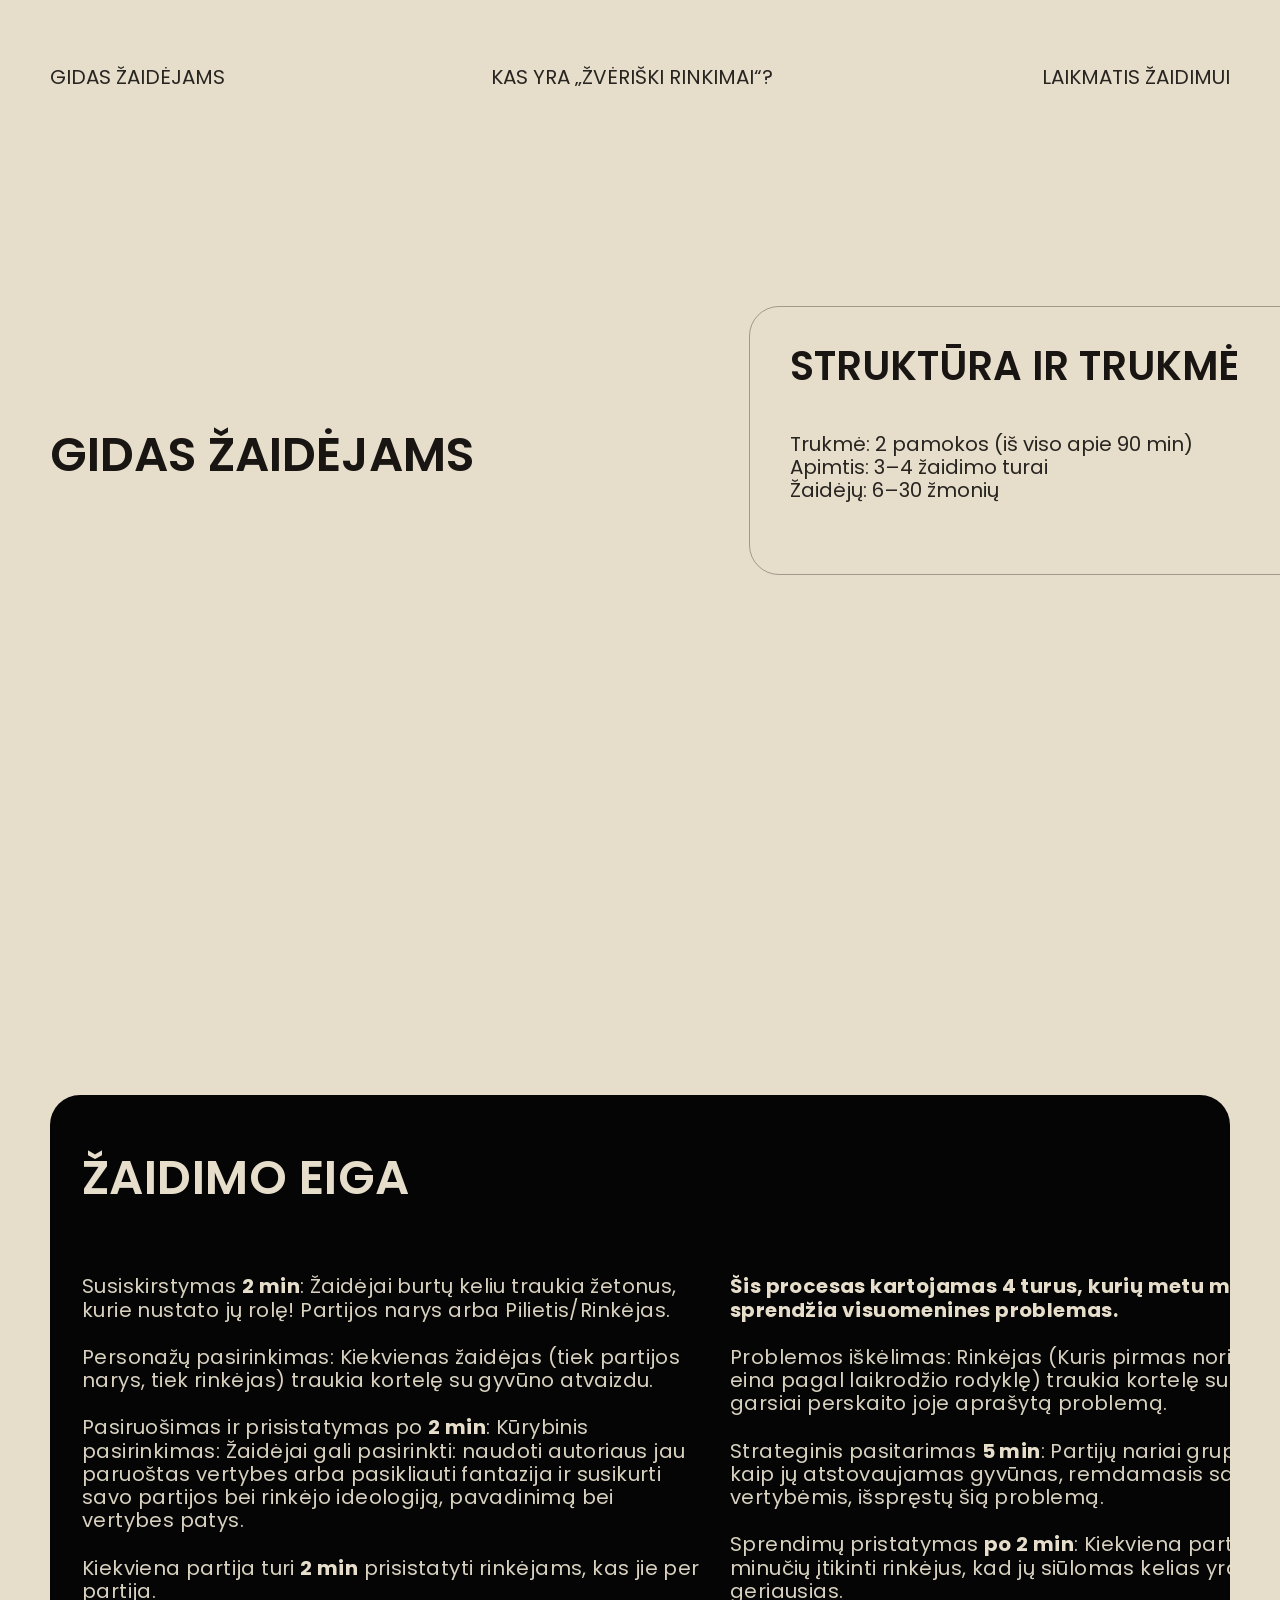
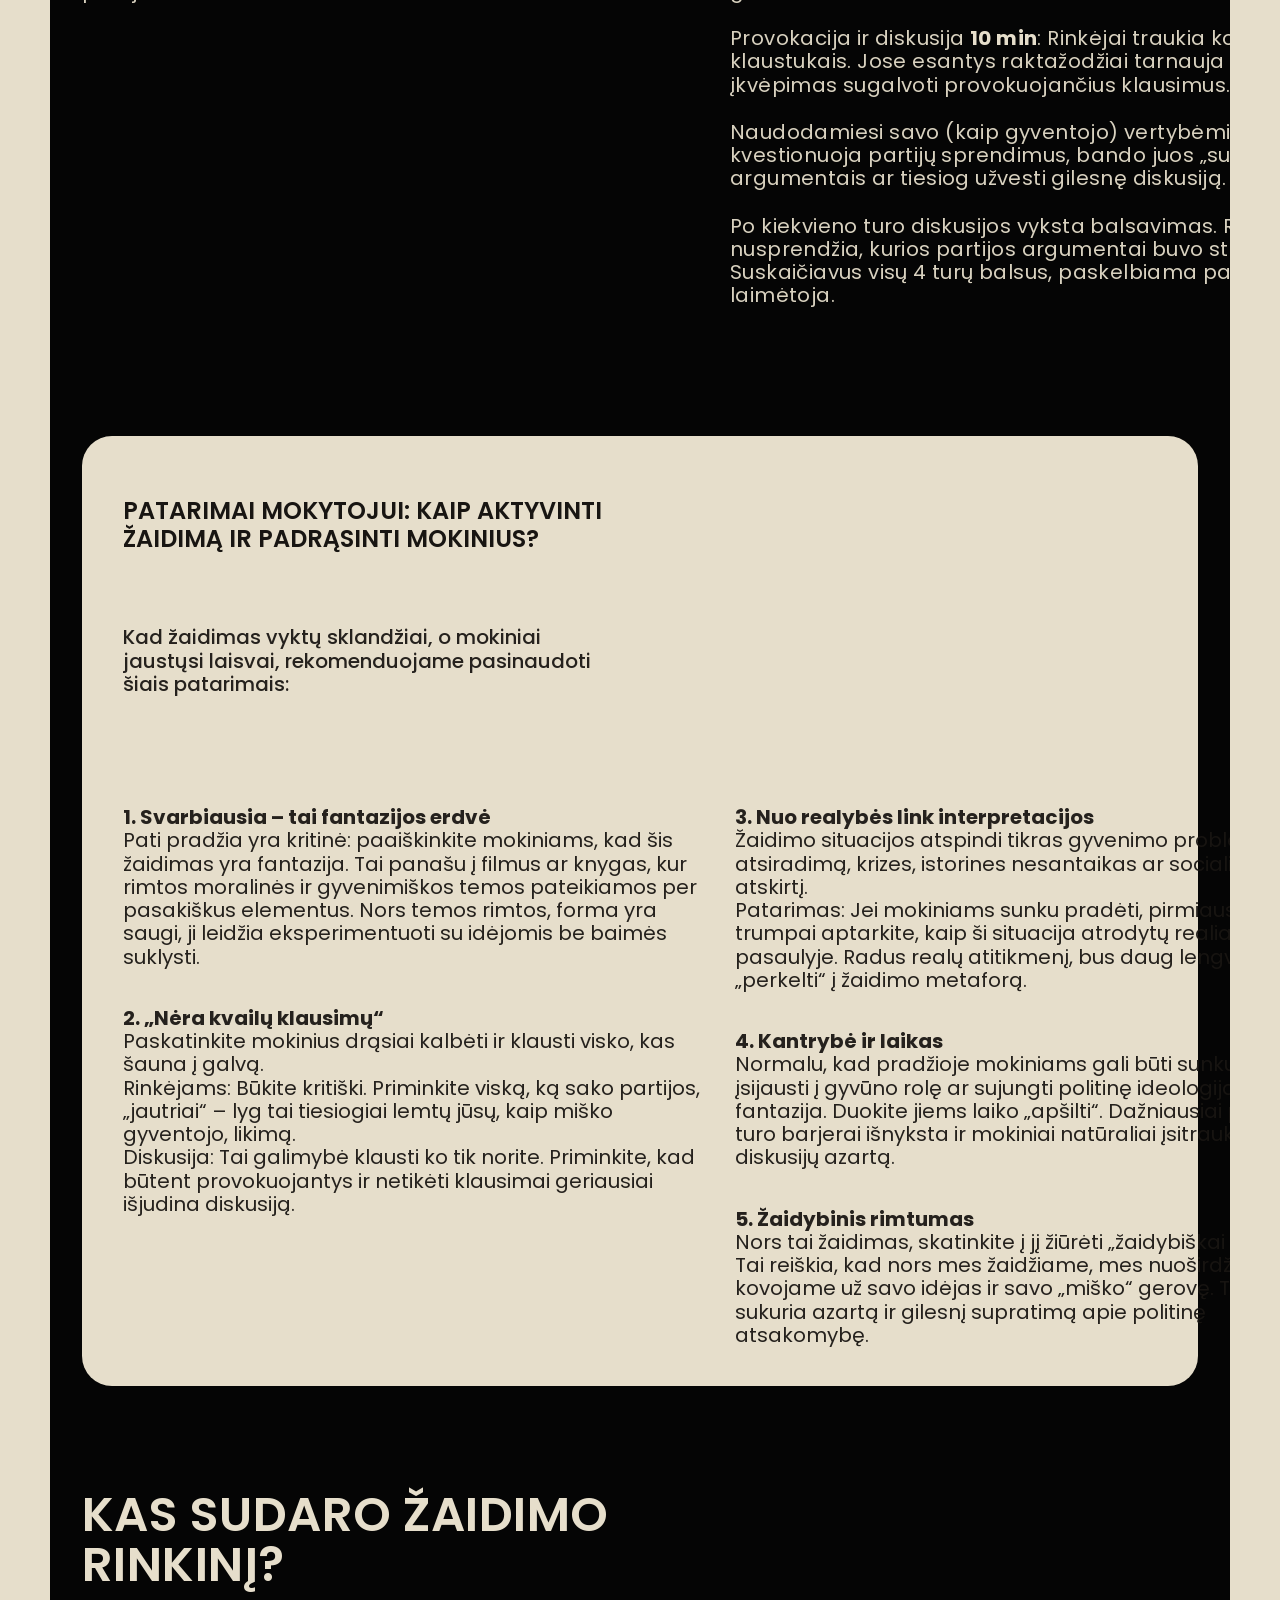
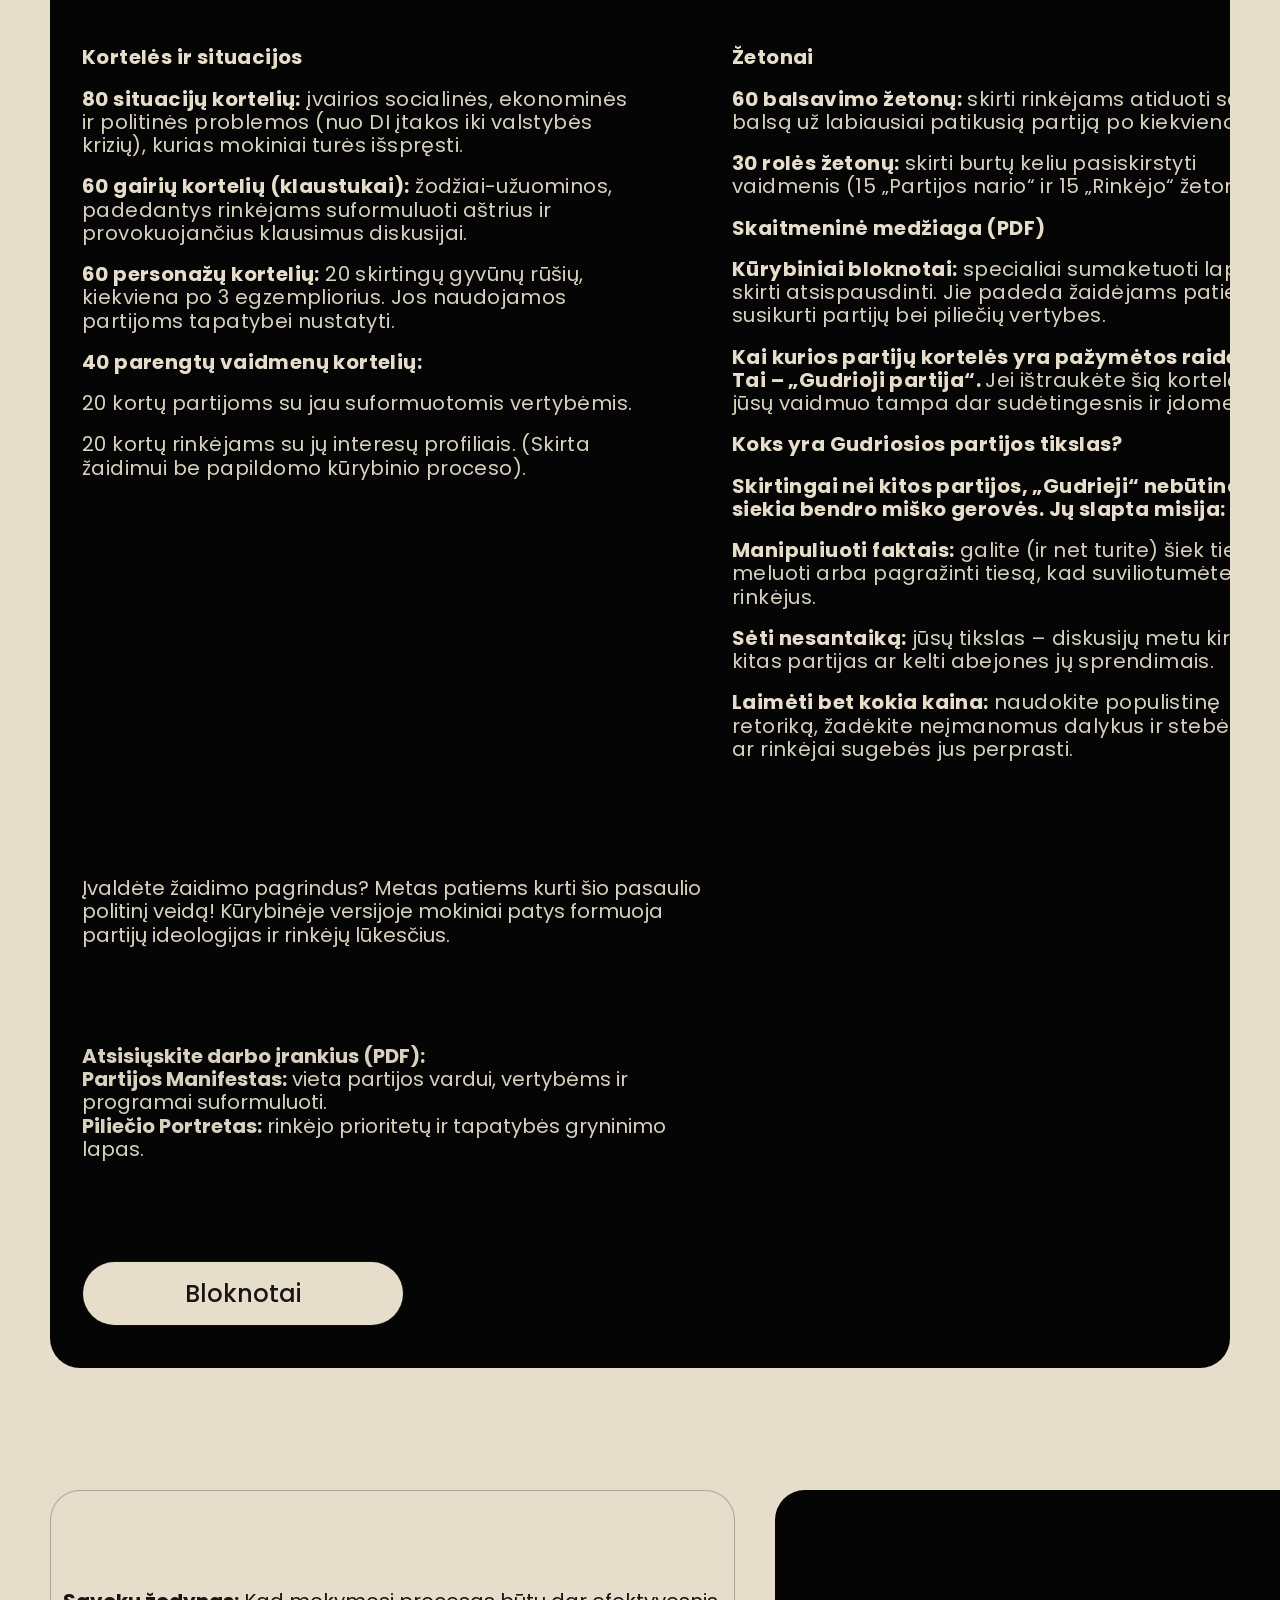
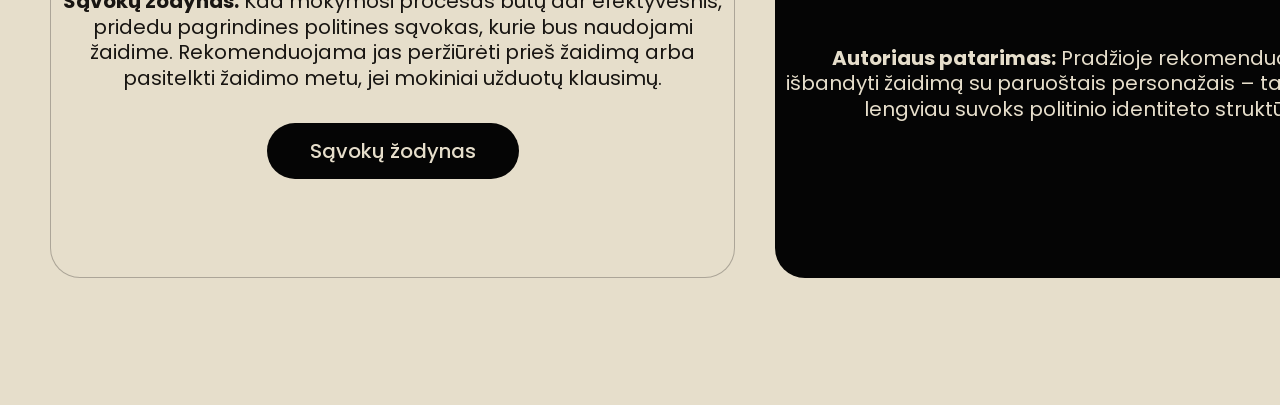
==== gidas-zaidejams.html @ 85e00738 "Update gidas-zaidejams.html" ====
<!DOCTYPE html>
<html lang="lt">
  <head>
    <meta charset="UTF-8" />
    <meta name="viewport" content="width=device-width, initial-scale=1.0" />
    <title>Gidas žaidėjams | Žvėriški rinkimai</title>
    <meta
      name="description"
      content="Gidas žaidėjams edukaciniam stalo žaidimui Žvėriški rinkimai."
    />
    <link rel="preconnect" href="https://fonts.googleapis.com" />
    <link rel="preconnect" href="https://fonts.gstatic.com" crossorigin />
    <link
      href="https://fonts.googleapis.com/css2?family=Poppins:wght@400;500;600;700;800&display=swap"
      rel="stylesheet"
    />
    <link rel="stylesheet" href="./css/main.css" />
  </head>
  <body class="guide-page">
    <header class="hero hero--subpage hero--subpage-light">
      <button
        class="mobile-menu-button mobile-menu-button--dark"
        type="button"
        aria-expanded="false"
        aria-controls="mobile-menu"
        aria-label="Atidaryti meniu"
      >
        <span></span>
        <span></span>
        <span></span>
      </button>

      <div id="mobile-menu" class="mobile-menu mobile-menu--light" hidden>
        <div class="mobile-menu__panel">
          <button class="mobile-menu__close" type="button" aria-label="Uždaryti meniu">
            ×
          </button>
          <a class="mobile-menu__link" href="./gidas-zaidejams.html">Gidas žaidėjams</a>
          <a class="mobile-menu__link" href="./index.html">Kas yra žvėriški rinkimai?</a>
          <a class="mobile-menu__link" href="./laikmatis.html">Laikmatis žaidimui</a>
        </div>
      </div>

      <nav class="topbar topbar--subpage topbar--subpage-light">
        <a class="topbar__link topbar__link--dark" href="./gidas-zaidejams.html">Gidas žaidėjams</a>
        <a class="topbar__link topbar__link--dark topbar__link--center" href="./index.html">
          Kas yra „žvėriški rinkimai“?
        </a>
        <a class="topbar__link topbar__link--dark" href="./laikmatis.html">Laikmatis žaidimui</a>
      </nav>
    </header>

    <section class="guide-hero__intro guide-hero__intro--new">
      <div class="guide-hero__content guide-hero__content--new">
        <div class="guide-intro-grid">
          <h1 class="guide-hero__title guide-hero__title--new">Gidas žaidėjams</h1>

          <div class="guide-intro-copy">
            <article class="guide-structure-card">
              <h2>Struktūra ir trukmė</h2>
              <p>
                Trukmė: 2 pamokos (iš viso apie 90 min)<br />
                Apimtis: 3–4 žaidimo turai<br />
                Žaidėjų: 6–30 žmonių
              </p>
            </article>
          </div>
        </div>
      </div>
    </section>

    <main class="guide-main guide-main--new">
      <section class="guide-section guide-section--new">
        <div class="guide-process-panel">
          <h2 class="guide-block-title guide-block-title--new">Žaidimo eiga</h2>

          <div class="guide-process-columns guide-process-columns--top">
            <div class="guide-column">
              <p>
                Susiskirstymas <strong>2 min</strong>: Žaidėjai burtų keliu
                traukia žetonus, kurie nustato jų rolę! Partijos narys arba
                Pilietis/Rinkėjas.
              </p>
              <p>
                Personažų pasirinkimas: Kiekvienas žaidėjas (tiek partijos
                narys, tiek rinkėjas) traukia kortelę su gyvūno atvaizdu.
              </p>
              <p>
                Pasiruošimas ir prisistatymas po <strong>2 min</strong>:
                Kūrybinis pasirinkimas: Žaidėjai gali pasirinkti: naudoti
                autoriaus jau paruoštas vertybes arba pasikliauti fantazija ir
                susikurti savo partijos bei rinkėjo ideologiją, pavadinimą bei
                vertybes patys.
              </p>
              <p>
                Kiekviena partija turi <strong>2 min</strong> prisistatyti
                rinkėjams, kas jie per partija.
              </p>
            </div>

            <div class="guide-column">
              <p>
                <strong>
                  Šis procesas kartojamas 4 turus, kurių metu mokiniai
                  sprendžia visuomenines problemas.
                </strong>
              </p>
              <p>
                Problemos iškėlimas: Rinkėjas (Kuris pirmas nori, o vėliau eina
                pagal laikrodžio rodyklę) traukia kortelę su situacija ir
                garsiai perskaito joje aprašytą problemą.
              </p>
              <p>
                Strateginis pasitarimas <strong>5 min</strong>: Partijų nariai
                grupėse tariasi, kaip jų atstovaujamas gyvūnas, remdamasis savo
                vertybėmis, išspręstų šią problemą.
              </p>
              <p>
                Sprendimų pristatymas <strong>po 2 min</strong>: Kiekviena
                partija turi iki 2 minučių įtikinti rinkėjus, kad jų siūlomas
                kelias yra geriausias.
              </p>
              <p>
                Provokacija ir diskusija <strong>10 min</strong>: Rinkėjai
                traukia korteles su klaustukais. Jose esantys raktažodžiai
                tarnauja kaip įkvėpimas sugalvoti provokuojančius klausimus.
              </p>
              <p>
                Naudodamiesi savo (kaip gyventojo) vertybėmis, rinkėjai
                kvestionuoja partijų sprendimus, bando juos „sušaudyti“
                argumentais ar tiesiog užvesti gilesnę diskusiją.
              </p>
              <p>
                Po kiekvieno turo diskusijos vyksta balsavimas. Rinkėjai
                nusprendžia, kurios partijos argumentai buvo stipriausi.
                Suskaičiavus visų 4 turų balsus, paskelbiama partija-laimėtoja.
              </p>
            </div>
          </div>

          <aside class="guide-advice-card">
            <h3>Patarimai mokytojui: kaip aktyvinti žaidimą ir padrąsinti mokinius?</h3>
            <p>
              Kad žaidimas vyktų sklandžiai, o mokiniai jaustųsi laisvai,
              rekomenduojame pasinaudoti šiais patarimais:
            </p>
            <div class="guide-advice-grid">
              <ol>
                <li>
                  <strong>1. Svarbiausia – tai fantazijos erdvė</strong><br />
                  Pati pradžia yra kritinė: paaiškinkite mokiniams, kad šis
                  žaidimas yra fantazija. Tai panašu į filmus ar knygas, kur
                  rimtos moralinės ir gyvenimiškos temos pateikiamos per
                  pasakiškus elementus. Nors temos rimtos, forma yra saugi,
                  ji leidžia eksperimentuoti su idėjomis be baimės suklysti.
                </li>
                <li>
                  <strong>2. „Nėra kvailų klausimų“</strong><br />
                  Paskatinkite mokinius drąsiai kalbėti ir klausti visko, kas
                  šauna į galvą.<br />
                  Rinkėjams: Būkite kritiški. Priminkite viską, ką sako
                  partijos, „jautriai“ – lyg tai tiesiogiai lemtų jūsų, kaip
                  miško gyventojo, likimą.<br />
                  Diskusija: Tai galimybė klausti ko tik norite. Priminkite,
                  kad būtent provokuojantys ir netikėti klausimai geriausiai
                  išjudina diskusiją.
                </li>
              </ol>

              <ol start="3">
                <li>
                  <strong>3. Nuo realybės link interpretacijos</strong><br />
                  Žaidimo situacijos atspindi tikras gyvenimo problemas: DI
                  atsiradimą, krizes, istorines nesantaikas ar socialinę
                  atskirtį.<br />
                  Patarimas: Jei mokiniams sunku pradėti, pirmiausia trumpai
                  aptarkite, kaip ši situacija atrodytų realiame pasaulyje.
                  Radus realų atitikmenį, bus daug lengviau jį „perkelti“ į
                  žaidimo metaforą.
                </li>
                <li>
                  <strong>4. Kantrybė ir laikas</strong><br />
                  Normalu, kad pradžioje mokiniams gali būti sunku iškart
                  įsijausti į gyvūno rolę ar sujungti politinę ideologiją su
                  fantazija. Duokite jiems laiko „apšilti“. Dažniausiai po
                  pirmo turo barjerai išnyksta ir mokiniai natūraliai
                  įsitraukia į diskusijų azartą.
                </li>
                <li>
                  <strong>5. Žaidybinis rimtumas</strong><br />
                  Nors tai žaidimas, skatinkite į jį žiūrėti „žaidybiškai
                  rimtai“. Tai reiškia, kad nors mes žaidžiame, mes nuoširdžiai
                  kovojame už savo idėjas ir savo „miško“ gerovę. Tai sukuria
                  azartą ir gilesnį supratimą apie politinę atsakomybę.
                </li>
              </ol>
            </div>
          </aside>

          <div class="guide-tools">
            <section class="guide-kit">
              <h2 class="guide-block-title guide-block-title--new guide-block-title--kit">
                Kas sudaro žaidimo rinkinį?
              </h2>

              <div class="guide-process-columns guide-process-columns--kit">
                <div class="guide-column">
                  <p><strong>Kortelės ir situacijos</strong></p>
                  <p>
                    <strong>80 situacijų kortelių:</strong> įvairios socialinės, ekonominės ir
                    politinės problemos (nuo DI įtakos iki valstybės krizių), kurias mokiniai
                    turės išspręsti.
                  </p>
                  <p>
                    <strong>60 gairių kortelių (klaustukai):</strong> žodžiai-užuominos,
                    padedantys rinkėjams suformuluoti aštrius ir provokuojančius klausimus
                    diskusijai.
                  </p>
                  <p>
                    <strong>60 personažų kortelių:</strong> 20 skirtingų gyvūnų rūšių,
                    kiekviena po 3 egzempliorius. Jos naudojamos partijoms tapatybei nustatyti.
                  </p>
                  <p>
                    <strong>40 parengtų vaidmenų kortelių:</strong>
                  </p>
                  <p>20 kortų partijoms su jau suformuotomis vertybėmis.</p>
                  <p>
                    20 kortų rinkėjams su jų interesų profiliais. (Skirta žaidimui be papildomo
                    kūrybinio proceso).
                  </p>
                </div>

                <div class="guide-column">
                  <p><strong>Žetonai</strong></p>
                  <p>
                    <strong>60 balsavimo žetonų:</strong> skirti rinkėjams atiduoti savo balsą
                    už labiausiai patikusią partiją po kiekvieno turo.
                  </p>
                  <p>
                    <strong>30 rolės žetonų:</strong> skirti burtų keliu pasiskirstyti
                    vaidmenis (15 „Partijos nario“ ir 15 „Rinkėjo“ žetonų).
                  </p>
                  <p><strong>Skaitmeninė medžiaga (PDF)</strong></p>
                  <p>
                    <strong>Kūrybiniai bloknotai:</strong> specialiai sumaketuoti lapai, skirti
                    atsispausdinti. Jie padeda žaidėjams patiems susikurti partijų bei piliečių
                    vertybes.
                  </p>
                  <p>
                    <strong>
                      Kai kurios partijų kortelės yra pažymėtos raide „G“. Tai – „Gudrioji
                      partija“.
                    </strong>
                    Jei ištraukėte šią kortelę, jūsų vaidmuo tampa dar sudėtingesnis ir
                    įdomesnis.
                  </p>
                  <p><strong>Koks yra Gudriosios partijos tikslas?</strong></p>
                  <p>
                    <strong>Skirtingai nei kitos partijos, „Gudrieji“ nebūtinai siekia bendro
                    miško gerovės. Jų slapta misija:</strong>
                  </p>
                  <p>
                    <strong>Manipuliuoti faktais:</strong> galite (ir net turite) šiek tiek
                    meluoti arba pagražinti tiesą, kad suviliotumėte rinkėjus.
                  </p>
                  <p>
                    <strong>Sėti nesantaiką:</strong> jūsų tikslas – diskusijų metu kiršinti
                    kitas partijas ar kelti abejones jų sprendimais.
                  </p>
                  <p>
                    <strong>Laimėti bet kokia kaina:</strong> naudokite populistinę retoriką,
                    žadėkite neįmanomus dalykus ir stebėkite, ar rinkėjai sugebės jus perprasti.
                  </p>
                </div>
              </div>
            </section>

            <p class="guide-tools__lead">
              Įvaldėte žaidimo pagrindus? Metas patiems kurti šio pasaulio politinį veidą!
              Kūrybinėje versijoje mokiniai patys formuoja partijų ideologijas ir rinkėjų
              lūkesčius.
            </p>

            <p class="guide-tools__files">
              <strong>Atsisiųskite darbo įrankius (PDF):</strong><br />
              <strong>Partijos Manifestas:</strong> vieta partijos vardui, vertybėms ir
              programai suformuluoti.<br />
              <strong>Piliečio Portretas:</strong> rinkėjo prioritetų ir tapatybės gryninimo
              lapas.
            </p>

            <div class="guide-pill-stack guide-pill-stack--left">
              <span class="guide-pill guide-pill--dark">Bloknotai</span>
            </div>
          </div>
        </div>
      </section>

      <section class="guide-section guide-section--new">
        <div class="guide-bottom-cards">
       <article class="guide-bottom-card guide-bottom-card--light">
  <p>
    <strong>Sąvokų žodynas:</strong> Kad mokymosi procesas būtų dar efektyvesnis,
    pridedu pagrindines politines sąvokas, kurie bus naudojami žaidime.
    Rekomenduojama jas peržiūrėti prieš žaidimą arba pasitelkti žaidimo metu,
    jei mokiniai užduotų klausimų.
  </p>
  <a class="guide-pill guide-pill--dark" href="./savoku-zodynas.html">Sąvokų žodynas</a>
</article>

          <article class="guide-bottom-card guide-bottom-card--dark">
            <p>
              <strong>Autoriaus patarimas:</strong> Pradžioje rekomenduojama išbandyti
              žaidimą su paruoštais personažais – taip mokiniai lengviau suvoks politinio
              identiteto struktūrą.
            </p>
          </article>
        </div>
      </section>
    </main>

    <script>
      const mobileMenu = document.getElementById("mobile-menu");
      const mobileMenuButton = document.querySelector(".mobile-menu-button");
      const mobileMenuClose = document.querySelector(".mobile-menu__close");
      const mobileMenuLinks = document.querySelectorAll(".mobile-menu__link");

      function setMobileMenu(open) {
        mobileMenu.hidden = !open;
        mobileMenu.classList.toggle("is-open", open);
        mobileMenu.style.display = open ? "block" : "none";
        mobileMenu.setAttribute("aria-hidden", String(!open));
        document.body.classList.toggle("menu-open", open);
        mobileMenuButton.setAttribute("aria-expanded", String(open));
      }

      mobileMenuButton.addEventListener("click", () => setMobileMenu(true));
      mobileMenuClose.addEventListener("click", () => setMobileMenu(false));
      mobileMenu.addEventListener("click", (event) => {
        if (event.target === mobileMenu) {
          setMobileMenu(false);
        }
      });

      mobileMenuLinks.forEach((link) => {
        link.addEventListener("click", () => setMobileMenu(false));
      });

      document.addEventListener("keydown", (event) => {
        if (event.key === "Escape") {
          setMobileMenu(false);
        }
      });

      setMobileMenu(false);
    </script>
  </body>
</html>
---- css/main.css ----
:root {
  --bg: #050505;
  --text-light: #e6decb;
  --text-dark: #181512;
  --panel: #0d0d0d;
  --accent: #e6decb;
  --section-light: #e6decb;
  --card-shadow: 0 18px 40px rgba(0, 0, 0, 0.2);
  --container: 1120px;
}

@keyframes fade-up {
  from {
    opacity: 0;
    transform: translateY(24px);
  }

  to {
    opacity: 1;
    transform: translateY(0);
  }
}

@keyframes soft-float {
  0%,
  100% {
    transform: translateY(0);
  }

  50% {
    transform: translateY(-8px);
  }
}

@keyframes glow-pulse {
  0%,
  100% {
    filter: drop-shadow(0 14px 30px rgba(230, 222, 203, 0.18));
  }

  50% {
    filter: drop-shadow(0 18px 42px rgba(230, 222, 203, 0.28));
  }
}

* {
  box-sizing: border-box;
}

html {
  scroll-behavior: smooth;
}

body {
  margin: 0;
  font-family: "Poppins", sans-serif;
  background: var(--bg);
  color: var(--text-light);
}

body.menu-open {
  overflow: hidden;
}

body.page {
  min-height: 100vh;
}

img {
  display: block;
  max-width: 100%;
}

a {
  color: inherit;
  text-decoration: none;
}

.container {
  width: min(calc(100% - 48px), var(--container));
  margin: 0 auto;
}

.hero {
  min-height: 100vh;
  padding: 32px 0 72px;
  background:
    radial-gradient(circle at top, rgba(230, 222, 203, 0.08), transparent 30%),
    linear-gradient(180deg, #020202 0%, #090909 100%);
}

.hero--subpage {
  min-height: auto;
  padding: 67px 0 0;
}

.hero--subpage-light {
  background: var(--section-light);
  color: var(--text-dark);
}

.topbar {
  width: min(calc(100% - 48px), var(--container));
  margin: 0 auto 56px;
  display: flex;
  justify-content: space-between;
  gap: 16px;
  align-items: center;
  font-size: 20px;
  line-height: 1;
  text-transform: uppercase;
  letter-spacing: 0;
}

.topbar--subpage {
  width: min(calc(100% - 100px), 1340px);
  margin: 0 auto;
  display: grid;
  grid-template-columns: 216px minmax(240px, 1fr) 232px;
  justify-content: space-between;
  align-items: start;
  gap: 24px;
  font-size: 20px;
  line-height: 1;
  letter-spacing: 0;
}

.topbar__link {
  opacity: 0.86;
  transition: opacity 0.2s ease, transform 0.2s ease;
  animation: fade-up 0.7s ease both;
}

.topbar__link--dark {
  color: rgba(24, 21, 18, 0.92);
}

.topbar__link:hover {
  opacity: 1;
  transform: translateY(-2px);
}

.mobile-menu-button,
.mobile-menu {
  display: none;
}

.mobile-menu-button {
  position: absolute;
  top: 20px;
  right: 20px;
  z-index: 30;
  width: 48px;
  height: 42px;
  border: 0;
  border-radius: 10px;
  background: #050505;
  padding: 8px;
  cursor: pointer;
}

.mobile-menu-button span {
  display: block;
  width: 24px;
  height: 4px;
  margin: 4px auto;
  border-radius: 999px;
  background: var(--text-light);
}

.mobile-menu-button--dark span {
  background: #181512;
}

.mobile-menu {
  display: none !important;
  position: fixed;
  inset: 0;
  z-index: 50;
  background: rgba(0, 0, 0, 0.18);
  opacity: 0;
  pointer-events: none;
}

.mobile-menu[hidden] {
  display: none !important;
}

.mobile-menu.is-open {
  display: block !important;
  opacity: 1;
  pointer-events: auto;
}

.mobile-menu__panel {
  position: absolute;
  top: 18px;
  left: 18px;
  right: 18px;
  bottom: 18px;
  border-radius: 16px;
  background: #050505;
  padding: 18px 18px 24px;
}

.mobile-menu__close {
  position: absolute;
  top: 8px;
  right: 12px;
  border: 0;
  background: transparent;
  color: var(--text-light);
  font-size: 2.2rem;
  line-height: 1;
  cursor: pointer;
}

.mobile-menu__link {
  display: block;
  margin-bottom: 16px;
  color: var(--text-light);
  font-size: 1rem;
  text-transform: uppercase;
}

.topbar--subpage .topbar__link:first-child {
  justify-self: start;
  text-align: left;
}

.topbar__link--center {
  justify-self: center;
  text-align: center;
  white-space: nowrap;
}

.topbar--subpage .topbar__link:last-child {
  justify-self: end;
  text-align: right;
}

.hero__content {
  width: min(calc(100% - 48px), 760px);
  margin: 0 auto;
  text-align: center;
  animation: fade-up 0.8s ease both;
  animation-delay: 0.15s;
}

.hero__title-wrap {
  display: flex;
  flex-direction: column;
  align-items: center;
}

.eyebrow {
  margin: 0 0 12px;
  text-transform: uppercase;
  letter-spacing: 0.16em;
  font-size: 0.8rem;
  color: rgba(230, 222, 203, 0.72);
}

.hero__logo {
  width: min(100%, 360px);
  margin-bottom: 48px;
  object-fit: contain;
  animation: fade-up 0.9s ease both;
}

h1,
h2,
p {
  margin-top: 0;
}

h1 {
  margin-bottom: 28px;
  font-size: clamp(3rem, 8vw, 5.6rem);
  line-height: 0.9;
  text-transform: uppercase;
  font-weight: 800;
}

.hero__animal-frame {
  position: relative;
  width: min(100%, 360px);
  height: 360px;
  margin: 0 auto;
  overflow: hidden;
  animation: soft-float 5s ease-in-out infinite;
}

.hero__animal-image {
  position: absolute;
  inset: 0;
  width: 100%;
  height: 100%;
  object-fit: contain;
  object-position: center center;
  filter: drop-shadow(0 14px 30px rgba(230, 222, 203, 0.18));
  transition: opacity 0.35s ease;
  animation: glow-pulse 4.5s ease-in-out infinite;
}

.hero__text {
  max-width: 620px;
  margin: 0 auto;
  min-height: 3.5em;
  color: rgba(230, 222, 203, 0.82);
  font-size: 1rem;
  line-height: 1.75;
  animation: fade-up 1s ease both;
  animation-delay: 0.28s;
}

.home-why__panel {
  border: 1px solid rgba(230, 222, 203, 0.72);
  border-radius: 30px;
  padding: 94px 32px 90px;
}

.home-features__layout {
  display: flex;
  flex-direction: column;
}

.home-features__heading {
  max-width: none;
}

.home-features__intro {
  max-width: 760px;
}

.home-features__intro p {
  margin: 0;
  font-size: 1rem;
  line-height: 1.9;
}

.home-features__intro p + p {
  margin-top: 4px;
}

.home-features__cards {
  display: grid;
  grid-template-columns: repeat(4, minmax(0, 1fr));
  align-items: stretch;
  gap: 22px;
}

.home-features__note {
  max-width: 760px;
}

.section {
  padding: 88px 0;
  animation: fade-up 0.8s ease both;
}

.section--dark {
  background: var(--bg);
  color: var(--text-light);
}

.section--light {
  background: var(--section-light);
  color: var(--text-dark);
}

.section__grid {
  display: grid;
  grid-template-columns: minmax(220px, 0.8fr) minmax(0, 1.2fr);
  gap: 48px;
  align-items: start;
}

.section__label {
  margin-bottom: 10px;
  font-size: 0.82rem;
  text-transform: uppercase;
  letter-spacing: 0.18em;
  color: rgba(230, 222, 203, 0.72);
}

.section--light .section__label {
  color: rgba(24, 21, 18, 0.56);
}

.section__title-block {
  display: flex;
  flex-direction: column;
  align-items: flex-start;
}

.section__title-prefix {
  margin-bottom: 12px;
  font-size: clamp(1.2rem, 2.4vw, 2rem);
  font-weight: 500;
  text-transform: uppercase;
  letter-spacing: 0;
  color: rgba(230, 222, 203, 0.82);
}

.section__title-main {
  margin-bottom: 0;
  font-size: clamp(3rem, 6vw, 5.3rem);
  line-height: 0.95;
  letter-spacing: 0;
}

h2 {
  margin-bottom: 18px;
  font-size: clamp(2rem, 4vw, 3rem);
  line-height: 1.05;
  text-transform: uppercase;
}

.section__body,
.section__heading p,
.section__note {
  font-size: 1rem;
  line-height: 1.9;
}

.section__heading {
  max-width: 820px;
}

.section__heading--center {
  margin-left: auto;
  margin-right: auto;
  text-align: center;
}

.features {
  margin-top: 44px;
  display: grid;
  grid-template-columns: repeat(4, minmax(0, 1fr));
  gap: 22px;
}

.feature-card {
  min-height: 260px;
  padding: 28px 20px 24px;
  border-radius: 28px;
  background: #090909;
  color: var(--text-light);
  box-shadow: var(--card-shadow);
  display: flex;
  flex-direction: column;
  justify-content: center;
  align-items: center;
  gap: 28px;
  text-align: center;
  transition: transform 0.25s ease, box-shadow 0.25s ease;
  animation: fade-up 0.7s ease both;
}

.feature-card:hover {
  transform: translateY(-8px);
  box-shadow: 0 24px 48px rgba(0, 0, 0, 0.28);
}

.feature-card:nth-child(1) {
  animation-delay: 0.08s;
}

.feature-card:nth-child(2) {
  animation-delay: 0.16s;
}

.feature-card:nth-child(3) {
  animation-delay: 0.24s;
}

.feature-card:nth-child(4) {
  animation-delay: 0.32s;
}

.feature-card img {
  width: 110px;
  height: 110px;
  object-fit: contain;
  margin: 0 auto;
}

.feature-card p {
  margin-bottom: 0;
  font-size: 1rem;
  line-height: 1.5;
  max-width: 220px;
}

.section__note {
  max-width: 760px;
  margin: 36px auto 0;
  text-align: center;
}

@media (prefers-reduced-motion: reduce) {
  *,
  *::before,
  *::after {
    animation: none !important;
    transition: none !important;
    scroll-behavior: auto !important;
  }
}

.section--final {
  padding-bottom: 110px;
}

@media (min-width: 1025px) {
  :root {
    --container: 1340px;
  }

  .hero:not(.hero--subpage) {
    min-height: 1114px;
    padding: 74px 0 104px;
  }

  .hero:not(.hero--subpage) .topbar {
    width: min(calc(100% - 100px), 1340px);
    margin-bottom: 112px;
    font-size: 20px;
    font-weight: 400;
    letter-spacing: 0.02em;
  }

  .hero:not(.hero--subpage) .hero__content {
    width: min(calc(100% - 100px), 560px);
  }

  .hero:not(.hero--subpage) .hero__logo {
    width: 410px;
    margin-bottom: 72px;
  }

  .hero:not(.hero--subpage) .hero__animal-frame {
    width: 308px;
    height: 236px;
  }

  .home-about {
    padding-top: 92px;
    padding-bottom: 126px;
  }

  .section--dark .container,
  .section--light .container {
    width: min(calc(100% - 100px), 1340px);
  }

  .home-about .section__grid {
    grid-template-columns: 356px 476px;
    justify-content: center;
    gap: 120px;
  }

  .home-about .section__title-main {
    font-size: 48px;
    font-weight: 600;
    line-height: 0.95;
    letter-spacing: 0;
    text-transform: uppercase;
    color: rgba(230, 222, 203, 0.92);
  }

  .home-about .section__body {
    max-width: 476px;
    font-size: 17px;
    line-height: 1.46;
    letter-spacing: 0;
  }

  .home-about .section__body p + p {
    margin-top: 8px;
  }

  .home-features {
    padding-top: 74px;
    padding-bottom: 82px;
  }

  .home-features .section__heading {
    width: 100%;
    max-width: none;
  }

  .home-features .section__heading h2 {
    margin-bottom: 0;
    font-size: 48px;
    font-weight: 600;
    line-height: 0.95;
    letter-spacing: 0;
  }

  .home-features__layout {
    align-items: stretch;
    width: min(100%, 1340px);
    margin: 0 auto;
  }

  .home-features__heading {
    display: flex;
    justify-content: center;
    margin-bottom: 62px;
    text-align: center;
  }

  .home-features__intro {
    width: 100%;
    max-width: 760px;
    margin-bottom: 34px;
  }

  .home-features__intro p {
    font-size: 17px;
    line-height: 1.5;
    letter-spacing: 0;
  }

  .home-features .features {
    margin-top: 0;
    display: grid;
    grid-template-columns: repeat(4, minmax(0, 311px));
    justify-content: space-between;
    gap: 22px;
  }

  .home-features__cards {
    display: flex;
    width: 100%;
    margin: 54px auto 0;
    flex-direction: row;
    flex-wrap: nowrap;
    justify-content: center;
    align-items: stretch;
    gap: 22px;
  }

  .home-features .feature-card {
    flex: 0 0 311px;
    width: 311px;
    min-height: 431px;
    padding: 42px 28px 34px;
    border-radius: 30px;
    gap: 42px;
    justify-content: flex-start;
    box-shadow: none;
  }

  .home-features .feature-card img {
    width: 126px;
    height: 126px;
  }

  .home-features .feature-card p {
    max-width: 259px;
    font-size: 20px;
    line-height: 1.4;
    letter-spacing: 0.02em;
  }

  .home-features__note {
    width: 604px;
    max-width: 604px;
    margin: 54px 0 0 auto;
    font-size: 20px;
    line-height: 1.5;
    letter-spacing: 0;
    color: rgba(24, 21, 18, 0.9);
    text-align: left;
  }

  .home-why {
    padding-top: 92px;
    padding-bottom: 92px;
  }

  .home-why .section__heading {
    max-width: 692px;
  }

  .home-why__panel .section__heading h2 {
    margin-bottom: 48px;
    font-size: 48px;
    font-weight: 600;
    line-height: 0.95;
    color: rgba(230, 222, 203, 0.92);
  }

  .home-why__panel .section__heading p {
    font-size: 17px;
    line-height: 1.5;
    letter-spacing: 0;
    color: rgba(230, 222, 203, 0.88);
  }
}

.page-shell {
  padding: 32px 0 96px;
  background:
    radial-gradient(circle at top, rgba(230, 222, 203, 0.08), transparent 30%),
    linear-gradient(180deg, #020202 0%, #090909 100%);
}

.page-topbar {
  width: min(calc(100% - 48px), var(--container));
  margin: 0 auto 52px;
  display: flex;
  justify-content: space-between;
  align-items: center;
  gap: 16px;
}

.page-panel {
  width: min(calc(100% - 48px), 980px);
  margin: 0 auto;
  padding: 40px;
  border: 1px solid rgba(230, 222, 203, 0.12);
  border-radius: 32px;
  background: rgba(11, 11, 11, 0.92);
  box-shadow: 0 24px 80px rgba(0, 0, 0, 0.3);
}

.page-panel--guide {
  display: grid;
  gap: 28px;
}

.guide-grid {
  display: grid;
  grid-template-columns: repeat(2, minmax(0, 1fr));
  gap: 20px;
}

.guide-card {
  padding: 24px;
  border-radius: 24px;
  background: rgba(230, 222, 203, 0.06);
  border: 1px solid rgba(230, 222, 203, 0.08);
}

.guide-card h3 {
  margin: 0 0 12px;
  font-size: 1.1rem;
}

.guide-card p,
.guide-card li {
  color: rgba(230, 222, 203, 0.84);
  line-height: 1.7;
}

.guide-card ul {
  margin: 0;
  padding-left: 18px;
}

.page-actions {
  display: flex;
  flex-wrap: wrap;
  gap: 14px;
}

.button {
  display: inline-flex;
  align-items: center;
  justify-content: center;
  min-height: 48px;
  padding: 0 20px;
  border-radius: 999px;
  border: 1px solid rgba(230, 222, 203, 0.2);
  background: transparent;
  color: var(--text-light);
  font: inherit;
  cursor: pointer;
  transition: transform 0.2s ease, background 0.2s ease, color 0.2s ease;
}

.button:hover {
  transform: translateY(-1px);
  background: rgba(230, 222, 203, 0.08);
}

.button--solid {
  background: var(--accent);
  color: var(--text-dark);
  border-color: var(--accent);
}

.button--solid:hover {
  background: #f0e7d3;
}

.timer-layout {
  display: grid;
  grid-template-columns: minmax(0, 1.2fr) minmax(280px, 0.8fr);
  gap: 28px;
  align-items: start;
}

.timer-card,
.timer-presets {
  padding: 28px;
  border-radius: 28px;
  background: rgba(230, 222, 203, 0.06);
  border: 1px solid rgba(230, 222, 203, 0.08);
}

.timer-display {
  margin: 18px 0 22px;
  font-size: clamp(3rem, 10vw, 6rem);
  line-height: 1;
  font-weight: 800;
  letter-spacing: 0.04em;
}

.timer-status {
  color: rgba(230, 222, 203, 0.74);
  min-height: 24px;
}

.timer-controls {
  display: flex;
  flex-wrap: wrap;
  gap: 12px;
  margin-top: 24px;
}

.timer-presets h3 {
  margin: 0 0 14px;
}

.preset-list {
  display: grid;
  gap: 12px;
}

.preset-button {
  width: 100%;
  justify-content: flex-start;
}

.timer-note {
  margin-top: 18px;
  color: rgba(230, 222, 203, 0.74);
  line-height: 1.7;
}

.footer-link {
  color: rgba(230, 222, 203, 0.82);
}

.timer-page {
  min-height: 100vh;
  background: #050505;
  color: var(--text-light);
  overflow-x: hidden;
}

.timer-nav {
  width: min(calc(100% - 72px), 1400px);
  margin: 0 auto;
  position: relative;
  min-height: 58px;
  display: flex;
  justify-content: space-between;
  align-items: center;
  gap: 20px;
}

.timer-nav__link {
  font-size: clamp(0.92rem, 1.4vw, 1.2rem);
  text-transform: uppercase;
  color: rgba(24, 21, 18, 0.92);
}

.timer-nav__link:last-child {
  margin-left: auto;
}

.timer-nav__logo {
  position: absolute;
  left: 50%;
  transform: translateX(-50%);
}

.timer-nav__logo img {
  width: min(100%, 96px);
  object-fit: contain;
}

.timer-main {
  width: min(calc(100% - 48px), 1440px);
  margin: 0 auto;
  padding: 24px 0 72px;
}

.timer-stage-shell {
  position: relative;
}

.timer-stage {
  display: grid;
  grid-template-columns: 1.12fr 0.88fr;
  gap: 18px;
  align-items: stretch;
}

.timer-clock-wrap {
  position: relative;
  width: 100%;
  max-width: 352px;
  aspect-ratio: 1 / 1;
  margin: 24px auto 72px;
}

.timer-info-panel {
  min-height: 739px;
  padding: 96px 48px 44px;
  border-radius: 30px;
  background: var(--section-light);
  color: var(--text-dark);
  display: flex;
  flex-direction: column;
  justify-content: space-between;
}

.timer-copy {
  max-width: 586px;
}

.timer-copy__title {
  margin: 0 0 34px;
  font-size: clamp(2.4rem, 4vw, 4rem);
  line-height: 0.95;
  text-transform: uppercase;
  max-width: 603px;
}

.timer-copy__lead,
.timer-copy__label,
.timer-copy__recommendations p {
  margin: 0;
  font-size: clamp(1.25rem, 2vw, 2rem);
  line-height: 1.45;
  letter-spacing: 0.01em;
}

.timer-copy__lead {
  max-width: 320px;
  margin-bottom: 54px;
}

.timer-copy__label {
  margin-bottom: 28px;
  font-weight: 500;
}

.timer-copy__recommendations {
  display: grid;
  gap: 6px;
  max-width: 586px;
}

.timer-preset-row {
  display: flex;
  justify-content: space-between;
  gap: 16px;
  max-width: 586px;
}

.timer-preset-pill {
  --progress: 1;
  display: inline-flex;
  align-items: center;
  justify-content: center;
  min-width: 146px;
  min-height: 56px;
  padding: 0 24px;
  border: 1px solid #050505;
  border-radius: 500px;
  background: #050505;
  color: var(--text-light);
  font: inherit;
  font-size: clamp(1.25rem, 1.8vw, 1.5rem);
  font-weight: 400;
  cursor: pointer;
  transition: transform 0.2s ease, background 0.2s ease, color 0.2s ease,
    border-color 0.2s ease;
}

.timer-preset-pill__short {
  display: none;
}

.timer-preset-pill:hover,
.timer-preset-pill.timer-badge--active {
  background: #e6decb;
  color: #050505;
  transform: translateY(-2px);
}

.timer-display-panel {
  min-height: 739px;
  padding: 72px 44px 44px;
  border-radius: 30px;
  border: 1px solid rgba(230, 222, 203, 0.88);
  background: #050505;
  color: var(--text-light);
  display: flex;
  flex-direction: column;
  justify-content: flex-start;
  align-items: center;
}

.timer-ring {
  position: absolute;
  inset: 0;
  border-radius: 50%;
  background: conic-gradient(
    from -90deg,
    var(--text-light) calc(var(--timer-progress, 1) * 1turn),
    rgba(230, 222, 203, 0.18) 0
  );
}

.timer-ring::after {
  content: "";
  position: absolute;
  inset: 22px;
  border-radius: 50%;
  background: #050505;
}

.timer-clock__display {
  position: absolute;
  top: 50%;
  left: 50%;
  z-index: 2;
  width: 100%;
  transform: translate(-50%, -50%);
  color: var(--text-light);
  font-size: 92px;
  font-weight: 700;
  line-height: 1;
  letter-spacing: 0;
  text-align: center;
}

.timer-side-controls {
  width: 100%;
  max-width: 404px;
  display: grid;
  grid-template-columns: repeat(2, minmax(0, 1fr));
  justify-content: center;
  gap: 22px 30px;
}

.timer-action {
  display: inline-flex;
  align-items: center;
  justify-content: center;
  min-width: 169px;
  min-height: 50px;
  padding: 0 36px;
  border: 1px solid rgba(230, 222, 203, 0.88);
  border-radius: 999px;
  background: #050505;
  color: var(--text-light);
  font: inherit;
  font-size: 20px;
  cursor: pointer;
  transition: transform 0.2s ease, opacity 0.2s ease, box-shadow 0.2s ease,
    background 0.2s ease, color 0.2s ease;
}

.timer-action:not(:disabled):hover {
  background: #e6decb;
  color: var(--text-dark);
  transform: translateY(-2px);
  opacity: 1;
  box-shadow: none;
}

.timer-action--primary {
  background: #050505;
}

.timer-action:disabled {
  opacity: 0.46;
  cursor: default;
  transform: none;
  box-shadow: none;
}

#start-button {
  justify-self: end;
  width: 170px;
}

#stop-button {
  justify-self: start;
  width: 203px;
}

#resume-button {
  grid-column: 1 / -1;
  justify-self: center;
  width: 168px;
}

.guide-page {
  background: var(--section-light);
  color: var(--text-dark);
}

.guide-hero__intro {
  background: var(--section-light);
  padding: 136px 0 300px;
}

@media (min-width: 1025px) {
  .timer-main {
    width: min(calc(100% - 48px), 1440px);
    padding-top: 20px;
  }

  .timer-stage-shell {
    width: min(calc(100% - 100px), 1340px);
    margin: 0 auto;
  }

  .timer-stage {
    grid-template-columns: minmax(0, 738px) minmax(0, 590px);
    gap: 12px;
  }

  .timer-info-panel,
  .timer-display-panel {
    min-height: 739px;
  }

  .timer-copy__title {
    max-width: 603px;
    font-size: 48px;
    line-height: 45.57px;
  }

  .timer-copy__lead,
  .timer-copy__label,
  .timer-copy__recommendations p {
    font-size: 24px;
  }

  .timer-copy__lead {
    max-width: 320px;
  }

  .timer-copy__recommendations,
  .timer-preset-row {
    max-width: 586px;
  }

  .timer-preset-pill {
    min-width: 142px;
    min-height: 52px;
    font-size: 20px;
  }

  .timer-clock-wrap {
    max-width: 352px;
    margin: 34px auto 72px;
  }

  .timer-clock__display {
    font-size: 92px;
  }

  .timer-action {
    min-height: 48px;
    font-size: 20px;
  }
}

.guide-nav {
  width: min(calc(100% - 100px), 1340px);
  margin: 0 auto 120px;
  display: grid;
  grid-template-columns: 1fr auto 1fr;
  align-items: center;
  gap: 16px;
}

.guide-nav__link {
  font-size: 0.72rem;
  font-weight: 500;
  text-transform: uppercase;
  letter-spacing: 0.08em;
  color: rgba(24, 21, 18, 0.85);
}

.guide-nav__link:last-child {
  justify-self: end;
}

.guide-nav__logo {
  justify-self: center;
}

.guide-nav__logo img {
  width: 78px;
  object-fit: contain;
}

.guide-hero__content {
  width: min(calc(100% - 100px), 1340px);
  margin: 0 auto;
}

.guide-hero__content--compact {
  max-width: 1340px;
}

.guide-hero__title {
  margin: 0 0 28px;
  color: var(--text-dark);
  font-size: clamp(2.4rem, 3.4vw, 3rem);
  line-height: 0.95;
  text-transform: uppercase;
  font-weight: 800;
}

.guide-hero__lead {
  max-width: 1068px;
  color: rgba(24, 21, 18, 0.78);
  font-size: 1rem;
  line-height: 1.6;
}

.guide-main {
  background: #050505;
  color: var(--text-light);
  padding: 84px 0 96px;
}

.guide-main--visual {
  padding-top: 120px;
  padding-bottom: 110px;
}

.guide-section {
  width: min(calc(100% - 100px), 1340px);
  margin: 0 auto;
}

.guide-section + .guide-section {
  margin-top: 88px;
}

.guide-section--tight + .guide-section--tight {
  margin-top: 110px;
}

.guide-section__heading {
  text-align: center;
}

.guide-section__heading--visual {
  max-width: 500px;
  margin-left: auto;
  text-align: center;
}

.guide-section__heading h2,
.guide-block-title {
  margin: 0 0 14px;
  font-size: clamp(1.8rem, 4vw, 2.8rem);
  text-transform: uppercase;
}

.guide-section__heading--visual h2,
.guide-block-title {
  font-size: clamp(2rem, 3vw, 3rem);
  font-weight: 700;
  letter-spacing: 0.01em;
}

.guide-section__heading p {
  margin: 0;
  color: rgba(230, 222, 203, 0.75);
  line-height: 1.8;
  font-size: 0.86rem;
}

.guide-block-title {
  margin-bottom: 52px;
}

.guide-block-title--center {
  text-align: center;
}

.guide-columns {
  display: grid;
  grid-template-columns: repeat(3, minmax(0, 1fr));
  gap: 26px;
  align-items: start;
}

.guide-columns--visual {
  gap: 34px;
  grid-template-columns: 1.05fr 1.05fr 0.75fr;
}

.guide-column {
  min-height: 100%;
}

.guide-column p {
  margin: 0 0 22px;
  color: rgba(230, 222, 203, 0.82);
  font-size: 0.98rem;
  line-height: 1.7;
}

.guide-column--aside {
  display: flex;
  flex-direction: column;
  justify-content: space-between;
  min-height: 100%;
}

.guide-pill {
  display: inline-flex;
  align-items: center;
  justify-content: center;
  min-height: 48px;
  padding: 0 28px;
  border-radius: 999px;
  background: var(--section-light);
  color: var(--text-dark);
  font-size: 0.84rem;
  font-weight: 500;
}

.guide-pill-stack {
  display: flex;
  flex-direction: column;
  gap: 22px;
  align-items: flex-end;
}

.guide-quote-grid {
  margin-top: 34px;
  display: grid;
  grid-template-columns: repeat(2, minmax(0, 1fr));
  gap: 20px;
}

.guide-quote-grid--visual {
  margin-top: 72px;
  width: min(100%, 920px);
}

.guide-quote,
.guide-accent-card {
  background: var(--section-light);
  color: var(--text-dark);
  border-radius: 30px;
  padding: 30px 26px;
  box-shadow: 0 18px 36px rgba(0, 0, 0, 0.16);
}

.guide-quote p,
.guide-accent-card p {
  margin: 0;
  font-size: 0.86rem;
  line-height: 1.6;
}

.guide-cards {
  display: grid;
  grid-template-columns: repeat(3, minmax(0, 1fr));
  gap: 20px;
}

.guide-cards--visual {
  gap: 22px;
}

.guide-accent-card h3 {
  margin: 0 0 16px;
  font-size: 1.1rem;
  text-transform: uppercase;
  text-align: center;
}

.guide-summary {
  margin-top: 34px;
  display: grid;
  grid-template-columns: 220px minmax(0, 1fr);
  gap: 24px;
  align-items: start;
}

.guide-summary--visual {
  margin-top: 46px;
  grid-template-columns: 260px minmax(0, 1fr);
  gap: 28px;
}

.guide-summary__label {
  text-transform: uppercase;
  font-weight: 700;
  color: var(--text-light);
  font-size: 0.86rem;
}

.guide-summary__text {
  margin: 0;
  color: rgba(230, 222, 203, 0.78);
  line-height: 1.55;
  font-size: 0.9rem;
}

.guide-hero__intro--new {
  min-height: auto;
  padding: 116px 0 32px;
  background: var(--section-light);
}

.guide-hero__content--new {
  width: min(calc(100% - 100px), 1340px);
  max-width: none;
}

.guide-intro-grid {
  display: flex;
  justify-content: space-between;
  gap: 96px;
  align-items: start;
}

.guide-hero__title--new {
  margin: 126px 0 0;
  flex: 0 0 603px;
  font-size: 48px;
  font-weight: 600;
  line-height: 0.95;
}

.guide-intro-copy {
  flex: 0 0 632px;
  display: flex;
  flex-direction: column;
  gap: 109px;
}

.guide-hero__lead--new {
  max-width: none;
  width: 100%;
  color: rgba(24, 21, 18, 0.92);
  font-size: 20px;
  line-height: 1.38;
  letter-spacing: 0;
}

.guide-structure-card {
  width: 650px;
  min-height: 269px;
  padding: 36px 40px 32px;
  border: 1px solid rgba(24, 21, 18, 0.34);
  border-radius: 30px;
  background: transparent;
}

.guide-structure-card h2 {
  margin: 0 0 44px;
  color: var(--text-dark);
  font-size: 40px;
  font-weight: 600;
  line-height: 1.16;
  text-transform: uppercase;
}

.guide-structure-card p {
  margin: 0;
  color: rgba(24, 21, 18, 0.92);
  font-size: 20px;
  line-height: 1.15;
}

.guide-main--new {
  background: var(--section-light);
  color: var(--text-dark);
  padding: 0 0 127px;
}

.guide-section--new {
  width: min(calc(100% - 100px), 1340px);
}

.guide-process-panel {
  min-height: 2423px;
  padding: 58px 32px 42px;
  border-radius: 30px;
  background: #050505;
  color: var(--text-light);
  overflow: hidden;
}

.guide-block-title--new {
  margin-bottom: 72px;
  color: var(--text-light);
  font-size: 48px;
  font-weight: 600;
  line-height: 1;
}

.guide-process-columns {
  display: flex;
  justify-content: space-between;
  gap: 20px;
}

.guide-process-columns .guide-column p {
  margin: 0 0 24px;
  color: rgba(230, 222, 203, 0.94);
  font-size: 20px;
  line-height: 1.163;
}

.guide-process-columns .guide-column {
  flex: 0 0 628px;
  max-width: 628px;
}

.guide-process-columns .guide-column strong {
  color: var(--text-light);
}

.guide-pill-stack--left {
  align-items: flex-start;
}

.guide-pill-stack--left .guide-pill {
  min-width: 126px;
  min-height: 41px;
  padding: 0 24px;
  border-radius: 999px;
  background: var(--section-light);
  color: var(--text-dark);
  font-size: 16px;
}

.guide-advice-card {
  width: 100%;
  min-height: 950px;
  margin-top: 104px;
  padding: 61px 41px 36px;
  border-radius: 30px;
  background: var(--section-light);
  color: var(--text-dark);
}

.guide-advice-card h3 {
  margin: 0 0 74px;
  max-width: 503px;
  font-size: 24px;
  font-weight: 600;
  line-height: 1.163;
  text-transform: uppercase;
}

.guide-advice-card p,
.guide-advice-card li {
  color: rgba(24, 21, 18, 0.94);
  font-size: 20px;
  line-height: 1.163;
}

.guide-advice-card p {
  margin: 0 0 110px;
  max-width: 503px;
  font-weight: 500;
}

.guide-advice-card ol {
  margin: 0;
  padding: 0;
  list-style: none;
  display: flex;
  flex-direction: column;
  gap: 38px;
}

.guide-advice-grid {
  display: flex;
  justify-content: space-between;
  gap: 25px;
  align-items: start;
}

.guide-advice-grid ol {
  flex: 0 0 587px;
}

.guide-tools {
  margin-top: 88px;
  max-width: 630px;
}

.guide-kit {
  margin-top: 104px;
  width: 100%;
}

.guide-block-title--kit {
  margin-bottom: 56px;
}

.guide-process-columns--kit {
  gap: 90px;
  margin-bottom: 98px;
}

.guide-process-columns--kit .guide-column {
  flex: 0 0 560px;
  max-width: 560px;
}

.guide-process-columns--kit .guide-column p {
  margin: 0 0 18px;
}

.guide-tools__lead,
.guide-tools__files {
  margin: 0;
  color: rgba(230, 222, 203, 0.94);
  font-size: 20px;
  line-height: 1.163;
}

.guide-tools__lead {
  margin-bottom: 98px;
}

.guide-tools__files {
  margin-bottom: 100px;
}

.guide-tools__files strong {
  font-weight: 700;
}

.guide-bottom-cards {
  display: flex;
  justify-content: space-between;
  align-items: stretch;
  gap: 40px;
  margin-top: 16px;
}

.guide-bottom-card {
  padding: 10px;
  border-radius: 30px;
}

.guide-bottom-card p {
  margin: 0;
  font-size: 24px;
  line-height: 1.27;
  text-align: center;
}

.guide-bottom-card--light {
  flex: 0 0 685px;
  min-height: 388px;
  border: 1px solid rgba(24, 21, 18, 0.28);
  background: var(--section-light);
  color: var(--text-dark);
  display: flex;
  flex-direction: column;
  justify-content: center;
  align-items: center;
  gap: 32px;
}

.guide-bottom-card--dark {
  flex: 0 0 625px;
  background: #050505;
  color: var(--text-light);
  display: flex;
  align-items: center;
  justify-content: center;
  min-height: 307px;
}

.guide-pill--dark {
  min-width: 252px;
  min-height: 56px;
  background: #050505;
  color: var(--text-light);
  font-size: 20px;
}

.glossary-page {
  background: #050505;
  color: var(--text-light);
}

.glossary-main {
  width: min(calc(100% - 100px), 1340px);
  margin: 0 auto;
  padding: 118px 0 180px;
}

.glossary-title {
  width: min(100%, 603px);
  margin: 0 0 54px;
  font-size: 48px;
  font-weight: 600;
  line-height: 1;
  text-transform: uppercase;
}

.glossary-intro {
  width: min(100%, 1290px);
  margin: 0 0 30px;
  color: rgba(230, 222, 203, 0.9);
  font-size: 24px;
  line-height: 1.45;
  letter-spacing: 0.02em;
}

.glossary-intro--closing {
  margin-bottom: 84px;
}

.glossary-list {
  display: grid;
  gap: 20px;
}

.glossary-item {
  color: rgba(230, 222, 203, 0.9);
  font-size: 24px;
  line-height: 1.45;
  letter-spacing: 0.02em;
}

.glossary-item strong {
  color: var(--text-light);
  font-weight: 700;
}

.glossary-main--new {
  width: min(calc(100% - 100px), 1340px);
  padding-top: 128px;
  padding-bottom: 180px;
}

.glossary-top-grid {
  display: grid;
  grid-template-columns: repeat(2, minmax(0, 660px));
  justify-content: space-between;
  gap: 10px;
  margin-bottom: 160px;
}

.glossary-top-card {
  min-height: 356px;
  padding: 54px 58px;
  border-radius: 30px;
  background: var(--section-light);
  color: var(--text-dark);
  display: flex;
  align-items: center;
}

.glossary-top-card h2 {
  margin: 0 0 22px;
  font-size: 24px;
  font-weight: 600;
  line-height: 1.163;
  text-transform: uppercase;
}

.glossary-top-card p {
  margin: 0;
  font-size: 20px;
  line-height: 1.163;
}

.glossary-title--new {
  width: min(100%, 720px);
  margin-bottom: 90px;
  font-size: 48px;
  font-weight: 600;
  line-height: 0.95;
  text-transform: uppercase;
}

.glossary-main--new .glossary-list {
  gap: 0;
}

.glossary-main--new .glossary-item {
  color: rgba(230, 222, 203, 0.9);
  font-size: 24px;
  line-height: 1.45;
  letter-spacing: 0.02em;
  margin: 0;
}

.glossary-main--new .glossary-item + .glossary-item {
  margin-top: 12px;
}

@media (min-width: 1025px) {
  .guide-hero__intro--new {
    padding-top: 116px;
    padding-bottom: 13px;
  }

  .guide-hero__content--new,
  .guide-section--new {
    width: min(calc(100% - 100px), 1340px);
  }

  .guide-intro-grid {
    display: flex;
    justify-content: space-between;
    align-items: flex-start;
    gap: 96px;
  }

  .guide-hero__title--new {
    margin-top: 126px;
    font-size: 48px;
    line-height: 0.95;
  }

  .guide-hero__lead--new,
  .guide-structure-card p {
    font-size: 20px;
  }

  .guide-structure-card h2 {
    font-size: 40px;
  }

  .guide-main--new {
    padding-bottom: 127px;
  }

  .guide-block-title--new {
    font-size: 48px;
  }

  .guide-process-columns .guide-column p,
  .guide-advice-card p,
  .guide-advice-card li {
    font-size: 20px;
  }

  .guide-advice-grid {
    display: flex;
    gap: 25px;
  }

  .guide-tools__lead,
  .guide-tools__files,
  .guide-bottom-card p {
    font-size: 20px;
  }

  .guide-hero__intro {
    min-height: 1008px;
    padding-top: 219px;
    padding-bottom: 0;
  }

  .guide-hero__content--compact {
    max-width: none;
  }

  .guide-hero__title {
    width: 603px;
    margin-bottom: 66px;
    font-size: 48px;
    font-weight: 600;
    line-height: 45.57px;
  }

  .guide-hero__lead {
    width: 1068px;
    max-width: none;
    font-size: 24px;
    line-height: 1.45;
    letter-spacing: 0.02em;
  }

  .guide-main--visual {
    padding-top: 104px;
    padding-bottom: 172px;
  }

  .guide-section + .guide-section {
    margin-top: 122px;
  }

  .guide-section--tight + .guide-section--tight {
    margin-top: 136px;
  }

  .guide-section__heading--visual {
    width: 488px;
    max-width: none;
    margin-right: 0;
  }

  .guide-section__heading p,
  .guide-column p,
  .guide-quote p,
  .guide-accent-card p,
  .guide-summary__text {
    font-size: 24px;
    line-height: 1.45;
    letter-spacing: 0.02em;
  }

  .guide-block-title,
  .guide-section__heading--visual h2 {
    font-size: 48px;
    line-height: 1.05;
  }

  .guide-section__heading--visual h2 {
    margin-bottom: 28px;
  }

  .guide-quote-grid--visual {
    margin-top: 96px;
    width: 100%;
    grid-template-columns: 685px 618px;
    gap: 31px;
  }

  .guide-quote,
  .guide-accent-card {
    min-height: 230px;
  }

  .guide-quote {
    min-height: 307px;
    padding: 34px 44px;
    border: 1px solid rgba(0, 0, 0, 0.92);
    box-shadow: none;
  }

  .guide-accent-card {
    min-height: 431px;
    padding: 35px 38px 34px;
    box-shadow: none;
  }

  .guide-summary--visual {
    margin-top: 108px;
    grid-template-columns: 437px 889px;
    gap: 14px;
  }

  .guide-summary__label {
    font-size: 32px;
    line-height: 37.22px;
    text-align: center;
  }

  .guide-cards--visual {
    gap: 14px;
    grid-template-columns: repeat(3, 437px);
  }

  .guide-accent-card h3 {
    margin-bottom: 134px;
    font-size: 32px;
    line-height: 37.22px;
  }

  .guide-pill-stack .guide-pill {
    width: 322px;
    min-height: 65px;
    padding: 0 18px;
    font-size: 24px;
    line-height: 27.92px;
    border: 1px solid rgba(0, 0, 0, 0.92);
  }

  .guide-column--aside {
    justify-content: flex-end;
  }

  .glossary-main--new {
    width: min(calc(100% - 100px), 1340px);
    padding-top: 112px;
  }

  .glossary-top-grid {
    grid-template-columns: repeat(2, minmax(0, 660px));
    justify-content: space-between;
    gap: 10px;
    margin-bottom: 132px;
  }

  .glossary-top-card {
    min-height: 356px;
    padding: 42px 48px;
    border-radius: 28px;
    align-items: center;
  }

  .glossary-top-card h2 {
    margin: 0;
    font-size: 20px;
    line-height: 1.15;
  }

  .glossary-top-card p,
  .glossary-main--new .glossary-item {
    font-size: 20px;
    line-height: 1.35;
  }

  .glossary-title--new {
    width: 100%;
    margin-bottom: 58px;
    font-size: 48px;
    line-height: 0.95;
  }

  .glossary-top-card:first-child p {
    max-width: 500px;
    margin: 0 auto;
  }

  .glossary-top-card:last-child {
    display: grid;
    grid-template-columns: 180px minmax(0, 360px);
    align-items: center;
    justify-content: center;
    column-gap: 34px;
  }

  .glossary-top-card:last-child p {
    max-width: 360px;
  }
}

@media (min-width: 1600px) {
  .guide-hero__intro--new {
    padding-top: 92px;
    padding-bottom: 260px;
  }

  .guide-hero__content--new,
  .guide-section--new {
    width: min(calc(100% - 104px), 1824px);
  }

  .guide-intro-grid {
    gap: 140px;
    align-items: end;
  }

  .guide-hero__title--new {
    flex: 0 0 752px;
    margin-top: 180px;
    font-size: 48px;
    line-height: 0.95;
  }

  .guide-intro-copy {
    flex: 0 0 810px;
    gap: 120px;
    justify-content: flex-end;
  }

  .guide-hero__lead--new {
    max-width: 632px;
    font-size: 20px;
    line-height: 1.163;
    letter-spacing: 0.4px;
  }

  .guide-structure-card {
    width: 810px;
    min-height: 280px;
    margin-left: auto;
    margin-top: 220px;
    padding: 42px 60px 38px;
  }

  .guide-structure-card h2 {
    margin-bottom: 34px;
    font-size: 40px;
    line-height: 1.163;
  }

  .guide-structure-card p {
    font-size: 20px;
    line-height: 1.163;
  }

  .guide-main--new {
    padding-bottom: 120px;
  }

  .guide-process-panel {
    min-height: 1782px;
    padding: 58px 52px 60px;
  }

  .guide-block-title--new {
    margin-bottom: 56px;
    font-size: 48px;
  }

  .guide-process-columns {
    gap: 148px;
  }

  .guide-process-columns .guide-column {
    flex: 0 0 782px;
    max-width: 782px;
  }

  .guide-process-columns .guide-column p {
    font-size: 20px;
    line-height: 1.163;
  }

  .guide-advice-card {
    flex: 0 0 789px;
    width: 789px;
    min-height: 1220px;
    margin-top: 28px;
    margin-left: auto;
    padding: 38px 56px 42px;
  }

  .guide-advice-card h3 {
    max-width: 626px;
    margin-bottom: 52px;
    font-size: 24px;
    line-height: 1.163;
  }

  .guide-advice-card p {
    max-width: 626px;
    margin-bottom: 44px;
    font-size: 20px;
    line-height: 1.163;
  }

  .guide-advice-grid {
    display: block;
  }

  .guide-advice-grid ol {
    display: flex;
    flex-direction: column;
    gap: 34px;
  }

  .guide-advice-grid ol + ol {
    margin-top: 22px;
  }

  .guide-advice-card li {
    font-size: 20px;
    line-height: 1.163;
  }

  .guide-tools {
    margin-top: 54px;
    max-width: 100%;
  }

  .guide-kit {
    margin-top: 128px;
  }

  .guide-block-title--kit {
    margin-bottom: 72px;
  }

  .guide-process-columns--kit {
    gap: 128px;
    margin-bottom: 110px;
  }

  .guide-process-columns--kit .guide-column {
    flex: 0 0 728px;
    max-width: 728px;
  }

  .guide-process-columns--kit .guide-column p {
    margin: 0 0 20px;
  }

  .guide-tools__lead {
    margin-bottom: 52px;
  }

  .guide-tools__files {
    margin-bottom: 56px;
  }

  .guide-tools__lead,
  .guide-tools__files {
    font-size: 20px;
    line-height: 1.163;
  }

  .guide-pill-stack--left .guide-pill {
    min-width: 314px;
    min-height: 69px;
    font-size: 20px;
  }

  .guide-bottom-cards {
    gap: 22px;
    margin-top: 28px;
  }

  .guide-bottom-card {
    padding: 10px;
  }

  .guide-bottom-card--light {
    flex: 0 0 926px;
    min-height: 484px;
  }

  .guide-bottom-card--dark {
    flex: 0 0 876px;
    min-height: 382px;
  }

  .guide-bottom-card p {
    font-size: 24px;
    line-height: 1.27;
    max-width: 566px;
  }

  .guide-bottom-card--dark p {
    max-width: 517px;
  }

  .guide-pill--dark {
    min-width: 252px;
    min-height: 56px;
    font-size: 20px;
  }

  .glossary-page .hero--subpage {
    padding-top: 78px;
  }

  .glossary-page .topbar--subpage {
    width: min(calc(100% - 100px), 1820px);
    grid-template-columns: 224px minmax(362px, 1fr) 241px;
    gap: 32px;
  }

  .glossary-main--new {
    width: min(calc(100% - 460px), 1340px);
    padding-top: 186px;
    padding-bottom: 210px;
  }

  .glossary-top-grid {
    grid-template-columns: repeat(2, minmax(0, 660px));
    justify-content: space-between;
    gap: 10px;
    margin-bottom: 120px;
  }

  .glossary-top-card {
    min-height: 356px;
    padding: 46px 54px;
    border-radius: 30px;
    align-items: center;
  }

  .glossary-top-card h2 {
    margin: 0;
    font-size: 20px;
    line-height: 1.15;
  }

  .glossary-top-card p {
    font-size: 20px;
    line-height: 1.35;
  }

  .glossary-title--new {
    width: 100%;
    margin-bottom: 50px;
    font-size: 48px;
    line-height: 0.95;
    letter-spacing: 0;
  }

  .glossary-top-card:first-child p {
    max-width: 500px;
    margin: 0 auto;
  }

  .glossary-top-card:last-child {
    display: grid;
    grid-template-columns: 186px minmax(0, 372px);
    align-items: center;
    justify-content: center;
    column-gap: 34px;
  }

  .glossary-top-card:last-child p {
    max-width: 372px;
  }

  .glossary-main--new .glossary-list {
    width: 100%;
  }

  .glossary-main--new .glossary-item {
    font-size: 20px;
    line-height: 1.45;
    letter-spacing: 0.02em;
  }

  .glossary-main--new .glossary-item + .glossary-item {
    margin-top: 10px;
  }
}

@media (max-width: 900px) {
  .section__grid {
    grid-template-columns: 1fr;
    gap: 24px;
  }

  .features {
    grid-template-columns: repeat(2, minmax(0, 1fr));
  }

  .guide-grid,
  .timer-layout,
  .guide-columns,
  .guide-cards,
  .guide-summary {
    grid-template-columns: 1fr;
  }

  .guide-quote-grid {
    grid-template-columns: 1fr;
  }

  .timer-stage {
    grid-template-columns: 1fr;
  }

  .timer-clock-wrap,
  .timer-side-panel,
  .timer-side-controls {
    width: min(100%, 420px);
    margin: 0 auto;
  }

  .timer-side-panel {
    grid-column: auto;
  }
}

@media (max-width: 640px) {
  html,
  body.timer-page {
    width: 100%;
    min-height: 100%;
    background: var(--section-light);
    overflow-x: hidden;
  }

  .timer-page {
    background: var(--section-light);
    color: var(--text-light);
  }

  .hero {
    min-height: auto;
    padding-top: 24px;
  }

  .mobile-menu-button {
    background: transparent;
    border-radius: 0;
    box-shadow: none;
  }

  body:not(.guide-page):not(.timer-page) {
    overflow-x: hidden;
  }

  .mobile-menu-button {
    display: block;
  }

  .topbar {
    display: none;
  }

  .container,
  .topbar,
  .hero__content {
    width: min(calc(100% - 32px), var(--container));
  }

  .hero:not(.hero--subpage) {
    min-height: auto;
    padding: 23px 0 48px;
    background: #050505;
  }

  .hero:not(.hero--subpage) .mobile-menu-button {
    top: 23px;
    right: 24px;
    width: 53px;
    height: 55px;
    border-radius: 10px;
    padding: 10px 8px 8px;
  }

  .hero:not(.hero--subpage) .mobile-menu-button span {
    width: 30px;
    height: 4px;
    margin: 5px auto;
  }

  .hero:not(.hero--subpage) .hero__content {
    width: 393px;
    max-width: calc(100% - 32px);
    padding-top: 18px;
    display: flex;
    flex-direction: column;
    align-items: center;
  }

  .hero:not(.hero--subpage) .hero__logo {
    order: 2;
    width: 304px;
    max-width: none;
    margin: 86px 0 0;
  }

  .hero:not(.hero--subpage) .hero__animal-frame {
    order: 1;
    width: 244px;
    height: 184px;
    margin: 22px auto 0;
    animation-duration: 5.5s;
  }

  .home-about {
    padding-top: 48px;
    padding-bottom: 132px;
  }

  .section {
    padding: 68px 0;
  }

  .section--dark {
    padding-top: 0;
    padding-bottom: 72px;
  }

  .section--dark .container {
    width: 311px;
  }

  .section__grid {
    grid-template-columns: 1fr;
    gap: 18px;
  }

  .section__title-prefix {
    margin-bottom: 6px;
    font-size: 24px;
    line-height: 0.95;
  }

  .section__title-main {
    font-size: 24px;
    line-height: 0.95;
    letter-spacing: 0;
  }

  .home-about .section__title-block {
    width: 188px;
  }

  .home-about .section__title-main {
    margin-bottom: 0;
  }

  .section__body {
    font-size: 16px;
    line-height: 1.5;
    letter-spacing: 0.02em;
  }

  .home-about .section__body {
    display: block;
    width: 214px;
    font-size: 14px;
    line-height: 1.45;
    letter-spacing: 0;
  }

  .home-about .section__body p + p {
    margin-top: 18px;
  }

  .section--light {
    padding-top: 28px;
    padding-bottom: 92px;
  }

  .section--light .container {
    width: 393px;
    max-width: 100%;
  }

  .home-features {
    overflow: hidden;
  }

  .section--light .section__heading {
    max-width: 311px;
    margin: 0 auto;
    text-align: left;
  }

  .section--light .section__heading h2 {
    font-size: 24px;
    line-height: 0.95;
    margin-bottom: 26px;
  }

  .features {
    grid-template-columns: 1fr;
  }

  .section--light .features {
    width: 311px;
    margin: 54px auto 0;
    gap: 25px;
  }

  .home-features__heading {
    margin-bottom: 0;
    text-align: left;
  }

  .home-features__intro {
    max-width: 311px;
    margin: 0 auto;
  }

  .home-features__intro p {
    font-size: 14px;
    line-height: 1.5;
    letter-spacing: 0.02em;
  }

  .home-features__cards {
    width: 311px;
    margin: 40px auto 0;
    display: flex;
    flex-direction: column;
    flex-wrap: nowrap;
    align-items: center;
    gap: 18px;
  }

  .feature-card {
    width: 311px;
    min-height: 274px;
    padding: 24px 24px 22px;
    border-radius: 30px;
    gap: 20px;
    justify-content: center;
    align-items: center;
    text-align: center;
    box-shadow: none;
  }

  .feature-card img {
    width: 96px;
    height: 96px;
  }

  .feature-card p {
    max-width: 212px;
    font-size: 14px;
    line-height: 1.34;
    letter-spacing: 0.02em;
  }

  .home-features__note {
    max-width: 311px;
    width: auto;
    margin: 40px auto 0;
    font-size: 14px;
    line-height: 1.5;
    letter-spacing: 0.02em;
    text-align: left;
  }

  .section--final {
    padding-top: 112px;
    padding-bottom: 126px;
  }

  .section--final .container {
    width: 311px;
  }

  .home-why__panel {
    padding: 0;
    border-radius: 0;
    border: 0;
  }

  .section--final .section__heading {
    max-width: 311px;
    text-align: center;
  }

  .section--final .section__heading h2 {
    font-size: 24px;
    line-height: 1.05;
    margin-bottom: 34px;
  }

  .section--final .section__heading p {
    font-size: 14px;
    line-height: 1.5;
    letter-spacing: 0.02em;
  }

  .home-why {
    background: #050505;
  }

  .page-shell {
    padding-top: 24px;
    padding-bottom: 56px;
  }

  .page-topbar,
  .page-panel {
    width: min(calc(100% - 32px), var(--container));
  }

  .page-topbar {
    margin-bottom: 28px;
    flex-direction: column;
    text-align: center;
  }

  .page-panel,
  .timer-card,
  .timer-presets {
    padding: 22px;
    border-radius: 24px;
  }

  .timer-controls,
  .page-actions {
    flex-direction: column;
  }

  .button,
  .preset-button {
    width: 100%;
  }

  .guide-nav,
  .guide-hero__content,
  .guide-section,
  .glossary-main {
    width: min(calc(100% - 32px), 1340px);
  }

  .guide-nav {
    margin-bottom: 44px;
    grid-template-columns: 1fr;
    justify-items: center;
    text-align: center;
  }

  .guide-nav__link:last-child {
    justify-self: center;
  }

  .guide-hero__intro {
    padding-bottom: 72px;
  }

  .guide-main {
    padding-top: 56px;
    padding-bottom: 64px;
  }

  .guide-hero__intro--new {
    min-height: 0;
    padding: 18px 0 22px;
    background: var(--section-light);
  }

  .guide-hero__content--new,
  .guide-section--new {
    width: calc(100% - 38px);
    max-width: 355px;
    margin-left: auto;
    margin-right: auto;
  }

  .guide-intro-grid,
  .guide-process-columns,
  .guide-bottom-cards,
  .guide-advice-grid {
    display: flex;
    flex-direction: column;
  }

  .guide-intro-grid {
    gap: 0;
    align-items: flex-start;
  }

  .guide-hero__title--new {
    width: 262px;
    margin: 103px 0 0;
    font-size: 24px;
    line-height: 1;
  }

  .guide-structure-card p {
    font-size: 16px;
    line-height: 1.16;
  }

  .guide-intro-copy {
    width: 100%;
  }

  .guide-structure-card {
    width: 100%;
    max-width: 374px;
    min-height: 215px;
    margin: 74px auto 0;
    padding: 24px 24px 20px;
    border: 0.5px solid rgba(24, 21, 18, 0.55);
    border-radius: 30px;
  }

  .guide-structure-card h2 {
    margin-bottom: 24px;
    font-size: 24px;
    line-height: 1.12;
  }

  .guide-main--new {
    padding-top: 24px;
    padding-bottom: 0;
    background: #000;
    color: var(--text-light);
  }

  .guide-block-title--new {
    margin-bottom: 34px;
    font-size: 24px;
    line-height: 1.08;
  }

  .guide-process-columns .guide-column p,
  .guide-advice-card p,
  .guide-advice-card li {
    font-size: 16px;
    line-height: 1.16;
  }

  .guide-process-panel {
    min-height: auto;
    width: calc(100% - 52px);
    max-width: 341px;
    padding: 0 0 46px;
    border-radius: 0;
    margin-top: 0;
    background: #000;
    color: var(--text-light);
  }

  .guide-process-columns .guide-column,
  .guide-hero__title--new,
  .guide-intro-copy,
  .guide-bottom-card--light,
  .guide-bottom-card--dark {
    flex: 1 1 auto;
    width: 100%;
  }

  .guide-advice-card {
    width: 100%;
    max-width: 341px;
    min-height: 0;
    margin: 66px auto 0;
    padding: 32px 20px 28px;
    border-radius: 30px;
  }

  .guide-advice-card h3 {
    margin: 0 0 12px;
    font-size: 24px;
    line-height: 1.16;
  }

  .guide-advice-card p {
    margin: 0;
  }

  .guide-advice-card ol {
    margin: 0;
    padding: 0;
    gap: 56px;
  }

  .guide-advice-grid {
    gap: 56px;
  }

  .guide-advice-grid ol {
    width: 100%;
    display: flex;
    flex-direction: column;
    gap: 56px;
  }

  .guide-advice-card li {
    margin: 0;
    padding: 0;
    min-height: 0;
  }

  .guide-tools {
    width: 100%;
    max-width: 341px;
    margin: 48px auto 0;
    padding-bottom: 46px;
  }

  .guide-kit {
    margin-top: 0;
  }

  .guide-block-title--kit {
    margin-top: 46px;
    margin-bottom: 34px;
    width: 323px;
  }

  .guide-process-columns--kit {
    gap: 18px;
    margin-bottom: 0;
  }

  .guide-process-columns--kit .guide-column,
  .guide-process-columns--kit .guide-column p {
    max-width: 100%;
  }

  .guide-process-columns--kit .guide-column p {
    margin-bottom: 0;
  }

  .guide-process-columns--kit .guide-column:last-child p:last-child {
    margin-bottom: 0;
  }

  .guide-tools__lead,
  .guide-tools__files {
    font-size: 16px;
    line-height: 1.16;
  }

  .guide-tools__lead {
    margin-bottom: 0;
  }

  .guide-tools__files {
    margin-top: 34px;
    margin-bottom: 30px;
  }

  .guide-pill-stack--left {
    align-items: center;
  }

  .guide-pill-stack--left .guide-pill {
    width: 174px;
    min-height: 38px;
    padding: 0 10px;
    border-radius: 300px;
  }

  .guide-bottom-cards {
    display: flex;
    flex-direction: column;
    align-items: center;
    width: 100%;
    max-width: 341px;
    margin: 65px auto 33px;
    gap: 14px;
  }

  .guide-section--new:last-child {
    width: 100%;
    max-width: none;
    margin: 0;
    padding: 65px 0 33px;
    background: var(--section-light);
  }

  .guide-bottom-card {
    min-height: 0;
    width: 100%;
    max-width: 341px;
    padding: 22px 18px 20px;
    border-radius: 30px;
    display: flex;
    flex-direction: column;
    justify-content: center;
    align-items: center;
  }

  .guide-bottom-card p {
    max-width: 226px;
    margin: 0 auto;
    font-size: 16px;
    line-height: 1.32;
    text-align: center;
  }

  .guide-bottom-card--dark {
    min-height: 220px;
    margin-top: 0;
  }

  .guide-bottom-card--light {
    min-height: 262px;
  }

  .guide-bottom-card--light p {
    max-width: 220px;
  }

  .guide-bottom-card--dark p {
    max-width: 224px;
  }

  .glossary-main {
    padding-top: 92px;
    padding-bottom: 96px;
  }

  .glossary-main--new {
    width: min(calc(100% - 32px), 640px);
    padding-top: 86px;
    padding-bottom: 80px;
  }

  .glossary-top-grid {
    grid-template-columns: 1fr;
    gap: 16px;
    margin-bottom: 44px;
  }

  .glossary-top-card {
    min-height: 0;
    padding: 22px 18px;
    border-radius: 18px;
  }

  .glossary-top-card h2 {
    font-size: 16px;
    margin-bottom: 12px;
  }

  .glossary-top-card p {
    font-size: 14px;
    line-height: 1.45;
  }

  .glossary-title--new {
    margin-bottom: 28px;
    font-size: 24px;
    line-height: 1;
  }

  .glossary-main--new .glossary-list {
    gap: 14px;
  }

  .glossary-main--new .glossary-item {
    font-size: 14px;
    line-height: 1.45;
  }

  .glossary-title {
    width: 100%;
    margin-bottom: 34px;
    font-size: 24px;
    line-height: 0.95;
  }

  .glossary-intro,
  .glossary-item {
    width: 100%;
    font-size: 16px;
    line-height: 1.5;
    letter-spacing: 0.02em;
  }

  .glossary-list {
    gap: 16px;
  }

  .guide-section + .guide-section {
    margin-top: 64px;
  }

  .guide-page .mobile-menu-button {
    top: 18px;
    right: 22px;
    width: 53px;
    height: 55px;
    border-radius: 0;
    background: transparent;
    padding: 10px 8px;
  }

  .guide-page .mobile-menu-button span {
    width: 38px;
    height: 4px;
    margin: 5px auto;
    background: #181512;
  }

  .guide-page .mobile-menu__panel {
    background: #050505;
  }

  .timer-main,
  .topbar {
    width: min(calc(100% - 32px), 1400px);
  }

  .topbar--subpage {
    grid-template-columns: 1fr;
    justify-items: center;
    gap: 14px;
    font-size: 14px;
  }

  .topbar--subpage .topbar__link:first-child,
  .topbar--subpage .topbar__link:last-child,
  .topbar__link--center {
    justify-self: center;
    text-align: center;
  }

  .timer-page .mobile-menu-button {
    position: absolute;
    top: 22px;
    right: 21px;
    z-index: 10;
    width: 53px;
    height: 55px;
    border-radius: 10px;
    padding: 10px 8px 8px;
    background: transparent;
  }

  .timer-page .mobile-menu-button span {
    width: 30px;
    height: 4px;
    margin: 5px auto;
    background: #181512;
  }

  .timer-page .hero--subpage {
    position: relative;
    width: min(100%, 393px);
    max-width: 393px;
    height: 0;
    min-height: 0;
    margin: 0 auto;
    padding: 0;
    background: transparent;
    z-index: 5;
  }

  .timer-page .topbar {
    display: none;
  }

  .timer-page .timer-main {
    width: 100%;
    min-height: 100svh;
    margin: 0;
    padding: 0;
    background: var(--section-light);
    overflow-x: hidden;
    overflow-y: visible;
  }

  .timer-page .timer-stage-shell,
  .timer-page .timer-stage {
    position: relative;
    width: min(100%, 393px);
    max-width: 393px;
    min-height: 100svh;
    margin: 0 auto;
    padding: 0;
    background: var(--section-light);
  }

  .timer-page .timer-info-panel {
    display: contents;
  }

  .timer-page .timer-copy {
    display: none;
  }

  .timer-page .timer-stage {
    width: min(82vw, 347px);
    max-width: 347px;
    min-height: 644px;
    margin: 120px auto 0;
    padding: 56px 24px 40px;
    border-radius: 20px;
    background: #050505;
    display: flex;
    flex-direction: column;
    align-items: center;
    box-sizing: border-box;
  }

  .timer-page .timer-display-panel {
    position: static;
    width: 100%;
    max-width: none;
    min-height: 0;
    height: auto;
    padding: 0;
    border: 0;
    border-radius: 0;
    overflow: visible;
    background: transparent;
    display: contents;
  }

  .timer-page .timer-clock-wrap {
    display: contents;
  }

  .timer-page .timer-ring,
  .timer-page .timer-ring::after {
    display: none;
  }

  .timer-page .timer-clock__display {
    position: static;
    z-index: 2;
    display: block;
    width: 100%;
    max-width: 321px;
    writing-mode: horizontal-tb;
    text-orientation: initial;
    transform: none;
    font-size: clamp(88px, 24vw, 120px);
    font-weight: 700;
    line-height: 0.9;
    letter-spacing: 4.8px;
    text-align: center;
    color: rgba(230, 222, 203, 1);
    margin: 0 0 55px;
  }

  .timer-page .timer-preset-row {
    position: static;
    z-index: 2;
    display: flex;
    width: 100%;
    justify-content: center;
    align-items: center;
    gap: 34px;
    transform: none;
    margin: 0 0 120px;
  }

  .timer-page .timer-preset-pill {
    display: inline-flex;
    align-items: center;
    justify-content: center;
    width: 67px;
    min-width: 67px;
    height: 66px;
    min-height: 66px;
    padding: 0;
    border: 1px solid rgba(230, 222, 203, 1);
    border-radius: 50%;
    background: #050505;
    color: rgba(230, 222, 203, 1);
    box-shadow: none;
  }

  .timer-page .timer-preset-pill__full {
    display: none;
  }

  .timer-page .timer-preset-pill__short {
    display: block;
    font-size: 36px;
    font-weight: 600;
    line-height: 1;
  }

  .timer-page .timer-side-controls {
    position: static;
    width: 100%;
    height: auto;
    max-width: none;
    transform: none;
    display: flex;
    flex-direction: column;
    align-items: center;
    gap: 16px;
  }

  .timer-page .timer-action {
    position: static;
    z-index: 2;
    display: flex;
    align-items: center;
    justify-content: center;
    padding: 0 20px;
    writing-mode: horizontal-tb;
    text-orientation: initial;
    border: 0.5px solid rgba(230, 222, 203, 1);
    border-radius: 3000px;
    background: #050505;
    color: rgba(230, 222, 203, 1);
    box-shadow: none;
    font-size: 16px;
    font-weight: 400;
    line-height: 1;
    letter-spacing: 0.32px;
    transform: none;
    width: 139px !important;
    min-width: 139px;
    height: 48px;
    margin: 0;
  }

  .timer-page .timer-action:disabled {
    opacity: 0.46;
  }

  .timer-page .timer-action:not(:disabled):hover {
    transform: none;
    background: #050505;
    color: rgba(230, 222, 203, 1);
  }

  .timer-page #start-button,
  .timer-page #stop-button,
  .timer-page #resume-button {
    top: auto;
    left: auto;
    right: auto;
  }
}

@media (min-width: 1600px) {
  :root {
    --container: 1400px;
  }

  body {
    font-size: 18px;
  }

  .hero {
    padding-top: 42px;
    padding-bottom: 96px;
  }

  .topbar,
  .container,
  .guide-hero__content,
  .guide-section,
  .timer-main {
    width: min(calc(100% - 120px), 1600px);
  }

  .hero__logo {
    width: min(100%, 460px);
  }

  .hero__animal-frame {
    width: min(100%, 460px);
    height: 460px;
  }

  .hero__text,
  .section__body,
  .section__heading p,
  .section__note {
    font-size: 1.15rem;
  }

  .features {
    gap: 28px;
  }

  .feature-card {
    min-height: 320px;
    padding: 34px 26px 30px;
  }

  .feature-card img {
    width: 132px;
    height: 132px;
  }

  .hero:not(.hero--subpage) {
    min-height: 1240px;
    padding: 76px 0 204px;
  }

  .hero:not(.hero--subpage) .topbar {
    width: min(calc(100% - 250px), 1670px);
    margin-bottom: 146px;
    display: grid;
    grid-template-columns: 224px minmax(362px, 1fr) 241px;
    align-items: start;
    gap: 24px;
  }

  .hero:not(.hero--subpage) .topbar__link:first-child {
    justify-self: start;
    text-align: left;
  }

  .hero:not(.hero--subpage) .topbar__link--center {
    justify-self: center;
    text-align: center;
  }

  .hero:not(.hero--subpage) .topbar__link:last-child {
    justify-self: end;
    text-align: right;
  }

  .hero:not(.hero--subpage) .hero__content {
    width: min(calc(100% - 250px), 620px);
  }

  .hero:not(.hero--subpage) .hero__logo {
    width: 485px;
    margin-bottom: 82px;
  }

  .hero:not(.hero--subpage) .hero__animal-frame {
    width: 446px;
    height: 324px;
  }

  .home-about {
    padding-top: 0;
    padding-bottom: 304px;
  }

  .home-about .container {
    width: min(calc(100% - 250px), 1390px);
  }

  .home-about .section__grid {
    grid-template-columns: 360px 620px;
    justify-content: center;
    gap: 146px;
    align-items: start;
  }

  .home-about .section__title-main {
    font-size: 48px;
    line-height: 0.95;
    letter-spacing: 0.03em;
  }

  .home-about .section__body {
    max-width: 620px;
    font-size: 20px;
    line-height: 1.45;
  }

  .home-about .section__body p + p {
    margin-top: 10px;
  }

  .home-features {
    padding-top: 118px;
    padding-bottom: 206px;
  }

  .home-features .container {
    width: min(calc(100% - 250px), 1370px);
  }

  .home-features__heading {
    margin-bottom: 74px;
  }

  .home-features .section__heading h2 {
    font-size: 48px;
    line-height: 0.95;
  }

  .home-features__intro {
    width: 100%;
    max-width: 788px;
    margin-bottom: 44px;
  }

  .home-features__intro p {
    font-size: 20px;
    line-height: 1.45;
  }

  .home-features__cards {
    display: grid;
    grid-template-columns: repeat(4, minmax(0, 311px));
    justify-content: space-between;
    gap: 22px;
  }

  .home-features .feature-card {
    width: 311px;
    min-height: 431px;
    padding: 42px 28px 34px;
    gap: 42px;
  }

  .home-features .feature-card img {
    width: 126px;
    height: 126px;
  }

  .home-features .feature-card p {
    max-width: 259px;
    font-size: 20px;
    line-height: 1.4;
    letter-spacing: 0.02em;
  }

  .home-features__note {
    width: 604px;
    max-width: 604px;
    margin: 54px 0 0 auto;
    font-size: 20px;
    line-height: 1.5;
  }

  .home-why {
    padding-top: 88px;
    padding-bottom: 108px;
  }

  .home-why .container {
    width: min(calc(100% - 250px), 860px);
  }

  .home-why__panel {
    padding: 90px 22px 96px;
    border: none;
  }

  .home-why__panel .section__heading {
    max-width: 788px;
  }

  .home-why__panel .section__heading h2 {
    width: 620px;
    margin: 0 auto 48px;
    font-size: 48px;
    line-height: 0.97;
    letter-spacing: 0.03em;
  }

  .home-why__panel .section__heading p {
    max-width: 760px;
    margin: 0 auto;
    font-size: 20px;
    line-height: 1.45;
  }

  .guide-main--visual {
    padding-top: 140px;
    padding-bottom: 130px;
  }

  .guide-column p,
  .guide-quote p,
  .guide-accent-card p,
  .guide-summary__text {
    font-size: 1rem;
  }

  .timer-page .hero--subpage {
    padding-top: 58px;
  }

  .timer-page .topbar--subpage {
    width: min(calc(100% - 240px), 1620px);
    grid-template-columns: 224px minmax(362px, 1fr) 241px;
    gap: 32px;
  }

  .timer-page .timer-main {
    width: min(calc(100% - 160px), 1600px);
    padding: 132px 0 92px;
  }

  .timer-stage-shell {
    width: min(100%, 1488px);
  }

  .timer-stage {
    grid-template-columns: minmax(0, 1.64fr) minmax(0, 1fr);
    gap: 14px;
    justify-content: center;
  }

  .timer-info-panel,
  .timer-display-panel {
    min-height: 994px;
  }

  .timer-info-panel {
    padding: 144px 88px 58px;
  }

  .timer-copy__title {
    max-width: 603px;
    margin-bottom: 42px;
    font-size: 48px;
    line-height: 45.57px;
  }

  .timer-copy__lead {
    max-width: 320px;
    margin-bottom: 62px;
    font-size: 24px;
    line-height: 1.45;
    letter-spacing: 0.48px;
  }

  .timer-copy__label,
  .timer-copy__recommendations p {
    font-size: 20px;
    line-height: 1.45;
    letter-spacing: 0.4px;
  }

  .timer-copy__label {
    margin-bottom: 26px;
    font-weight: 500;
  }

  .timer-copy__recommendations {
    max-width: 586px;
    gap: 2px;
  }

  .timer-preset-row {
    max-width: 586px;
    justify-content: space-between;
    gap: 20px;
  }

  .timer-preset-pill {
    min-width: 142px;
    width: 142px;
    min-height: 56px;
    padding: 0 10px;
    border-width: 1px;
    font-size: 20px;
  }

  .timer-display-panel {
    padding: 92px 40px 52px;
    justify-content: center;
  }

  .timer-clock-wrap {
    max-width: 378px;
    margin: 0 auto 92px;
  }

  .timer-ring::after {
    inset: 22px;
  }

  .timer-clock__display {
    font-size: 96px;
    font-weight: 600;
    letter-spacing: 0;
  }

  .timer-side-controls {
    max-width: 366px;
    gap: 22px 28px;
  }

  .timer-action {
    min-width: 169px;
    min-height: 50px;
    padding: 10px 36px;
    font-size: 18px;
  }

  #start-button,
  #stop-button,
  #resume-button {
    width: 169px;
  }

  #start-button {
    justify-self: start;
  }

  #stop-button {
    justify-self: end;
  }
}

@media (min-width: 2200px) {
  :root {
    --container: 1700px;
  }

  .topbar,
  .container,
  .guide-hero__content,
  .guide-section,
  .timer-main {
    width: min(calc(100% - 160px), 1900px);
  }

  .hero__logo {
    width: min(100%, 540px);
  }

  .hero__animal-frame {
    width: min(100%, 560px);
    height: 560px;
  }

  .timer-stage-shell {
    width: min(calc(100% - 160px), 1800px);
  }

  .timer-stage {
    grid-template-columns: minmax(0, 920px) minmax(0, 700px);
    gap: 24px;
  }

  .timer-info-panel,
  .timer-display-panel {
    min-height: 860px;
  }

  .timer-copy__title {
    max-width: 603px;
    font-size: 48px;
    line-height: 45.57px;
  }

  .timer-copy__lead,
  .timer-copy__label,
  .timer-copy__recommendations p {
    font-size: 20px;
  }

  .timer-preset-pill {
    min-width: 170px;
    min-height: 64px;
    font-size: 26px;
  }

  .timer-clock-wrap {
    max-width: 448px;
  }

  .timer-clock__display {
    font-size: 120px;
  }

  .timer-action {
    font-size: 24px;
  }
}

@media print {
  @page {
    size: A4 portrait;
    margin: 0;
  }

  html,
  body {
    width: 100%;
    min-width: 0;
    background: #050505 !important;
    color: #e6decb !important;
    -webkit-print-color-adjust: exact;
    print-color-adjust: exact;
  }

  .mobile-menu,
  .mobile-menu-button {
    display: none !important;
  }

  .topbar {
    display: grid !important;
  }

  .hero:not(.hero--subpage) {
    min-height: 0;
    padding: 38mm 0 34mm;
    background: #050505 !important;
    break-inside: avoid;
  }

  .hero:not(.hero--subpage) .topbar {
    width: calc(100% - 30mm);
    margin: 0 auto 34mm;
    grid-template-columns: 52mm 1fr 58mm;
    align-items: start;
    gap: 10mm;
    font-size: 11pt;
    text-transform: uppercase;
  }

  .hero:not(.hero--subpage) .topbar__link:first-child {
    justify-self: start;
    text-align: left;
  }

  .hero:not(.hero--subpage) .topbar__link--center {
    justify-self: center;
    text-align: center;
    white-space: nowrap;
  }

  .hero:not(.hero--subpage) .topbar__link:last-child {
    justify-self: end;
    text-align: right;
  }

  .hero:not(.hero--subpage) .hero__content {
    width: 100%;
    max-width: 86mm;
  }

  .hero:not(.hero--subpage) .hero__logo {
    width: 100%;
    max-width: 86mm;
    margin: 0 auto 18mm;
  }

  .hero:not(.hero--subpage) .hero__animal-frame {
    width: 66mm;
    height: 48mm;
    margin: 0 auto;
    animation: none !important;
  }

  .hero__animal-image,
  .section,
  .topbar__link,
  .hero__logo {
    animation: none !important;
  }

  .section--dark,
  .section--light {
    break-inside: avoid;
  }

  .home-about {
    padding: 0 0 34mm;
  }

  .home-about .container {
    width: calc(100% - 30mm);
  }

  .home-about .section__grid {
    grid-template-columns: 50mm 1fr;
    justify-content: center;
    gap: 20mm;
    align-items: start;
  }

  .home-about .section__title-main {
    font-size: 24pt;
    line-height: 0.96;
    letter-spacing: 0;
  }

  .home-about .section__body {
    max-width: none;
    font-size: 11pt;
    line-height: 1.45;
  }

  .home-about .section__body p + p {
    margin-top: 3.5mm;
  }

  .home-features {
    padding: 24mm 0 24mm;
    background: #e6decb !important;
    color: #181512 !important;
  }

  .home-features .container {
    width: calc(100% - 22mm);
  }

  .home-features__heading {
    margin-bottom: 18mm;
  }

  .home-features .section__heading h2 {
    font-size: 24pt;
    line-height: 0.96;
  }

  .home-features__intro {
    width: 100%;
    max-width: 150mm;
    margin-bottom: 12mm;
  }

  .home-features__intro p {
    font-size: 11pt;
    line-height: 1.42;
  }

  .home-features__cards {
    flex-wrap: nowrap !important;
    justify-content: space-between;
    gap: 4mm;
  }

  .home-features .feature-card {
    flex: 0 0 calc((100% - 12mm) / 4);
    min-height: 68mm;
    padding: 7mm 4mm 5mm;
    border-radius: 8mm;
    gap: 5mm;
    background: #050505 !important;
    color: #e6decb !important;
    break-inside: avoid;
  }

  .home-features .feature-card img {
    width: 23mm;
    height: 23mm;
  }

  .home-features .feature-card p {
    max-width: 42mm;
    font-size: 8.5pt;
    line-height: 1.35;
  }

  .home-features__note {
    width: 100%;
    max-width: 86mm;
    margin: 10mm 0 0 auto;
    font-size: 11pt;
    line-height: 1.42;
    text-align: left;
  }

  .home-why {
    padding: 22mm 0 30mm;
    background: #050505 !important;
  }

  .home-why .container {
    width: calc(100% - 40mm);
    max-width: none;
  }

  .home-why__panel {
    padding: 0;
    border: none;
  }

  .home-why__panel .section__heading {
    max-width: 132mm;
    margin: 0 auto;
    text-align: center;
  }

  .home-why__panel .section__heading h2 {
    width: auto;
    margin: 0 auto 12mm;
    font-size: 24pt;
    line-height: 0.98;
  }

  .home-why__panel .section__heading p {
    max-width: 110mm;
    font-size: 11pt;
    line-height: 1.45;
  }
}
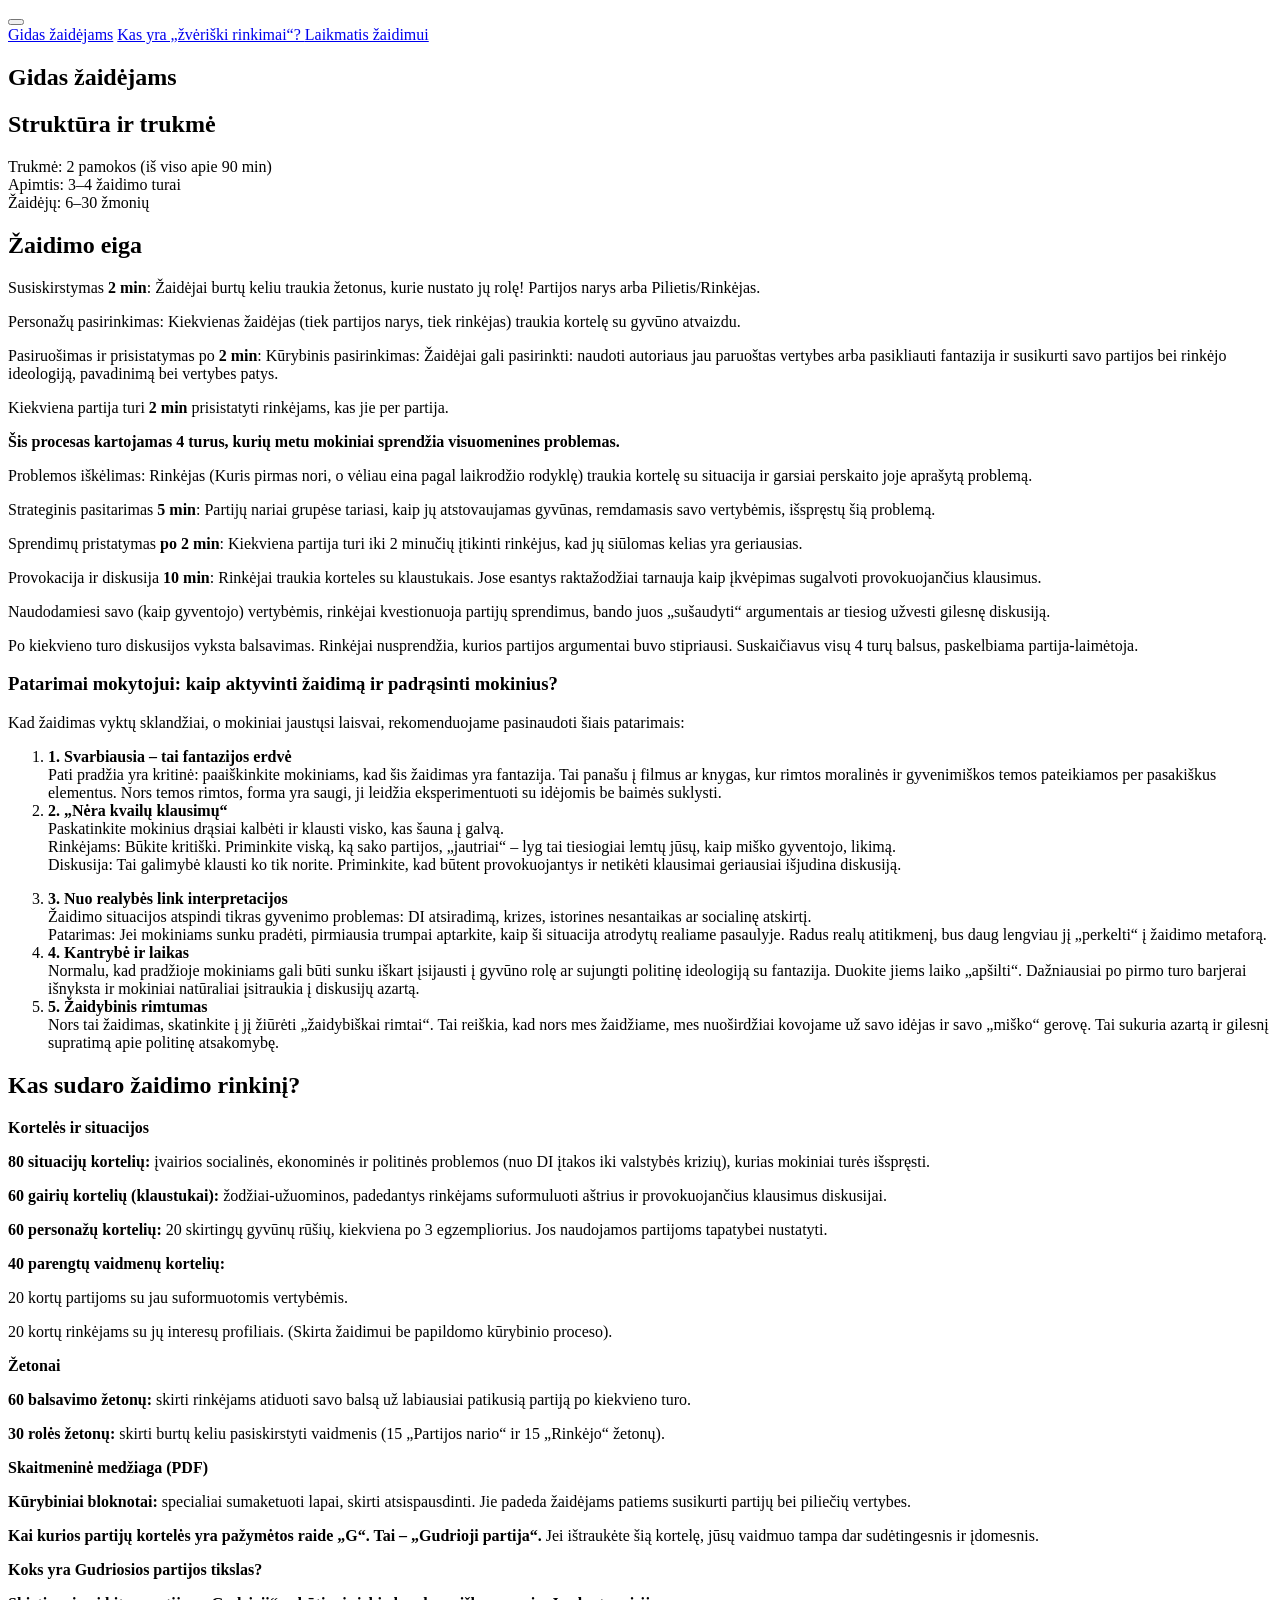
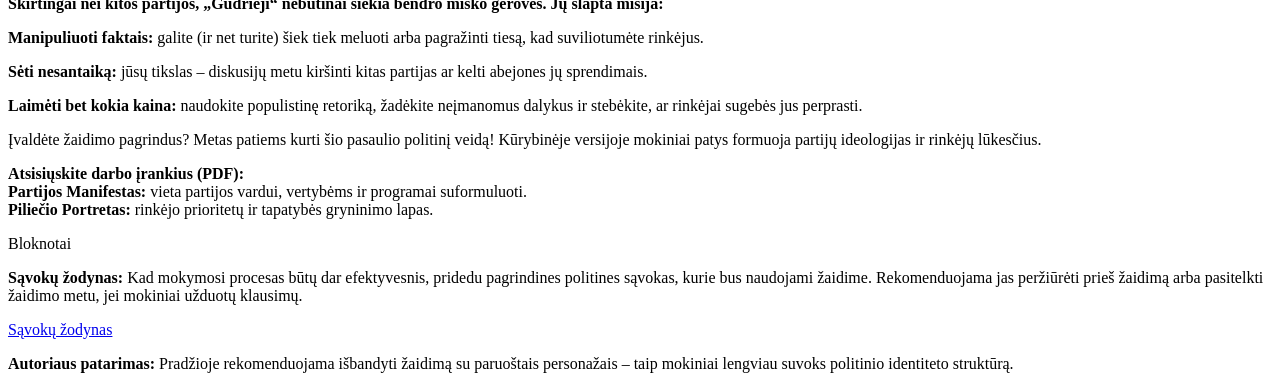
==== commit 1b683457: "Update gidas-zaidejams.html" ====
--- a/gidas-zaidejams.html
+++ b/gidas-zaidejams.html
@@ -14,7 +14,7 @@
       href="https://fonts.googleapis.com/css2?family=Poppins:wght@400;500;600;700;800&display=swap"
       rel="stylesheet"
     />
-    <link rel="stylesheet" href="./css/main.css" />
+    <link rel="stylesheet" href="./main.css" />
   </head>
   <body class="guide-page">
     <header class="hero hero--subpage hero--subpage-light">
@@ -319,6 +319,7 @@
       </section>
     </main>
 
+    <script src="./animations.js" defer></script>
     <script>
       const mobileMenu = document.getElementById("mobile-menu");
       const mobileMenuButton = document.querySelector(".mobile-menu-button");
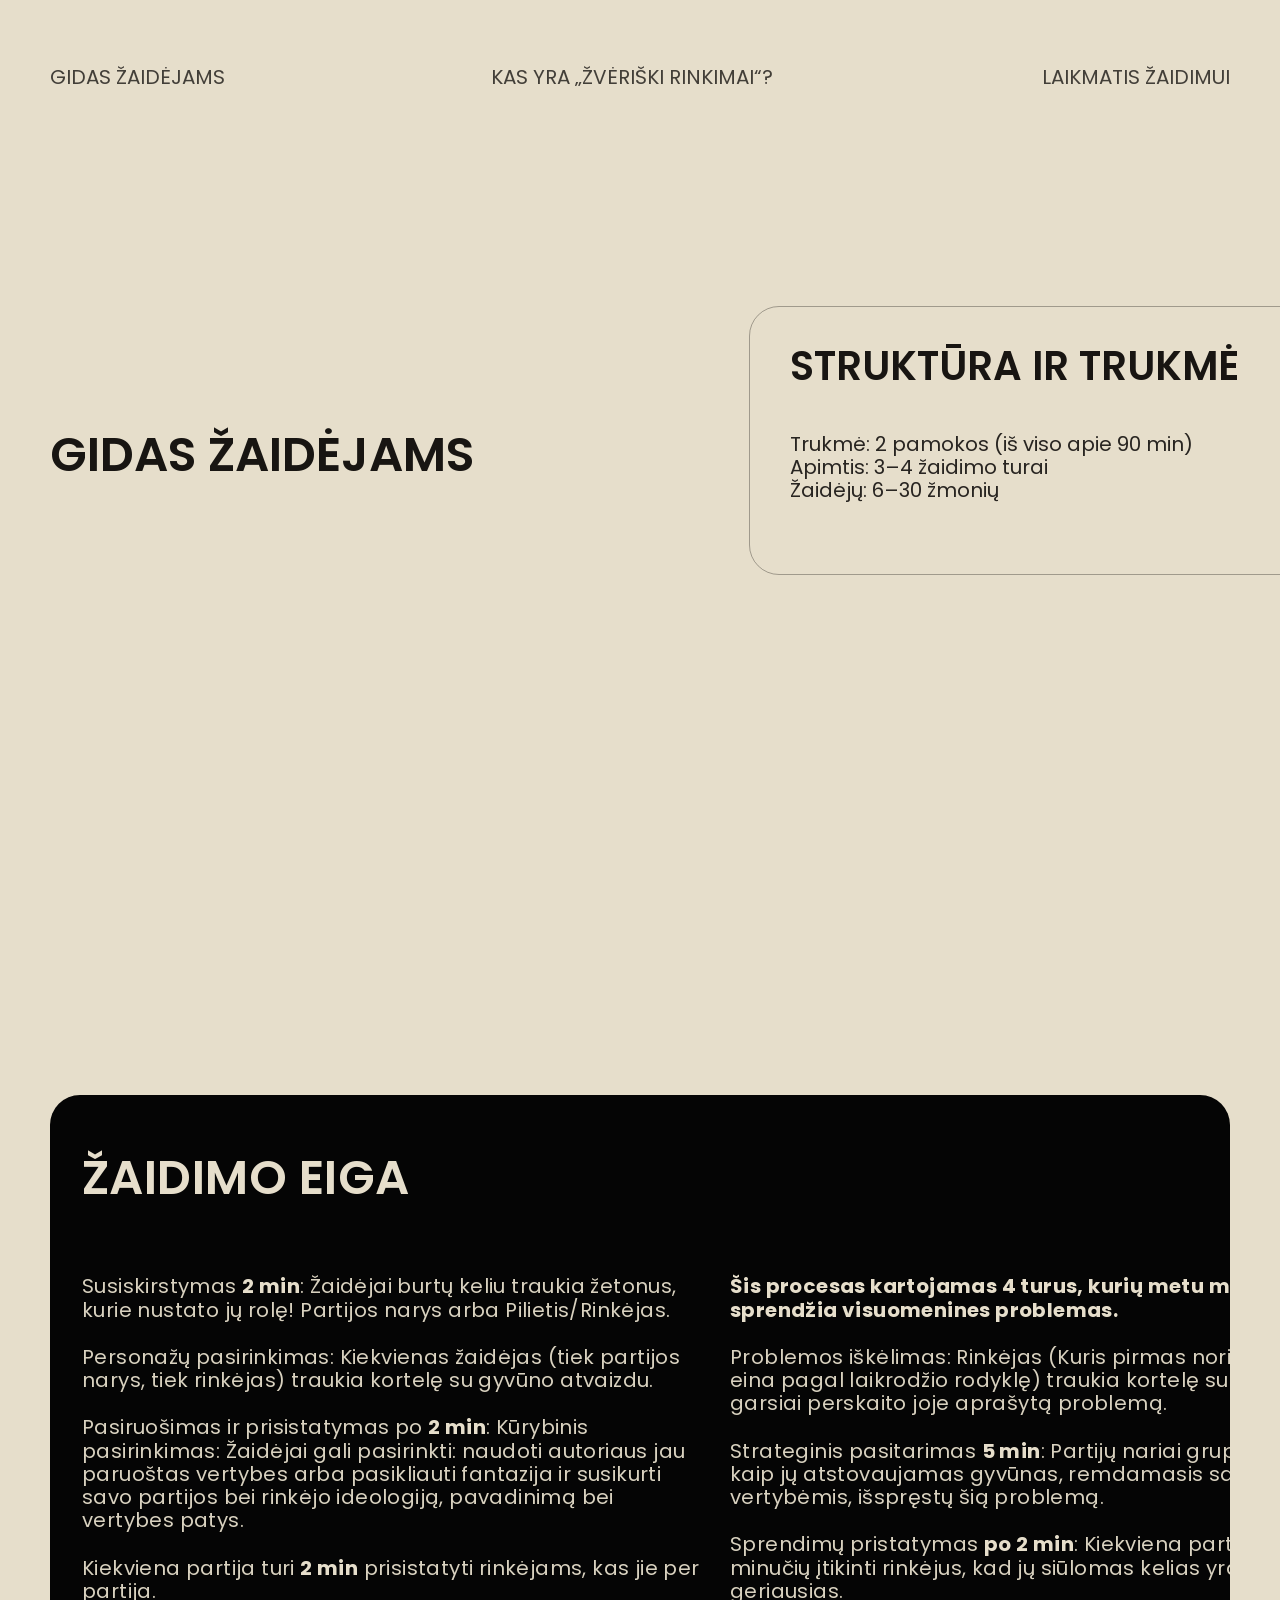
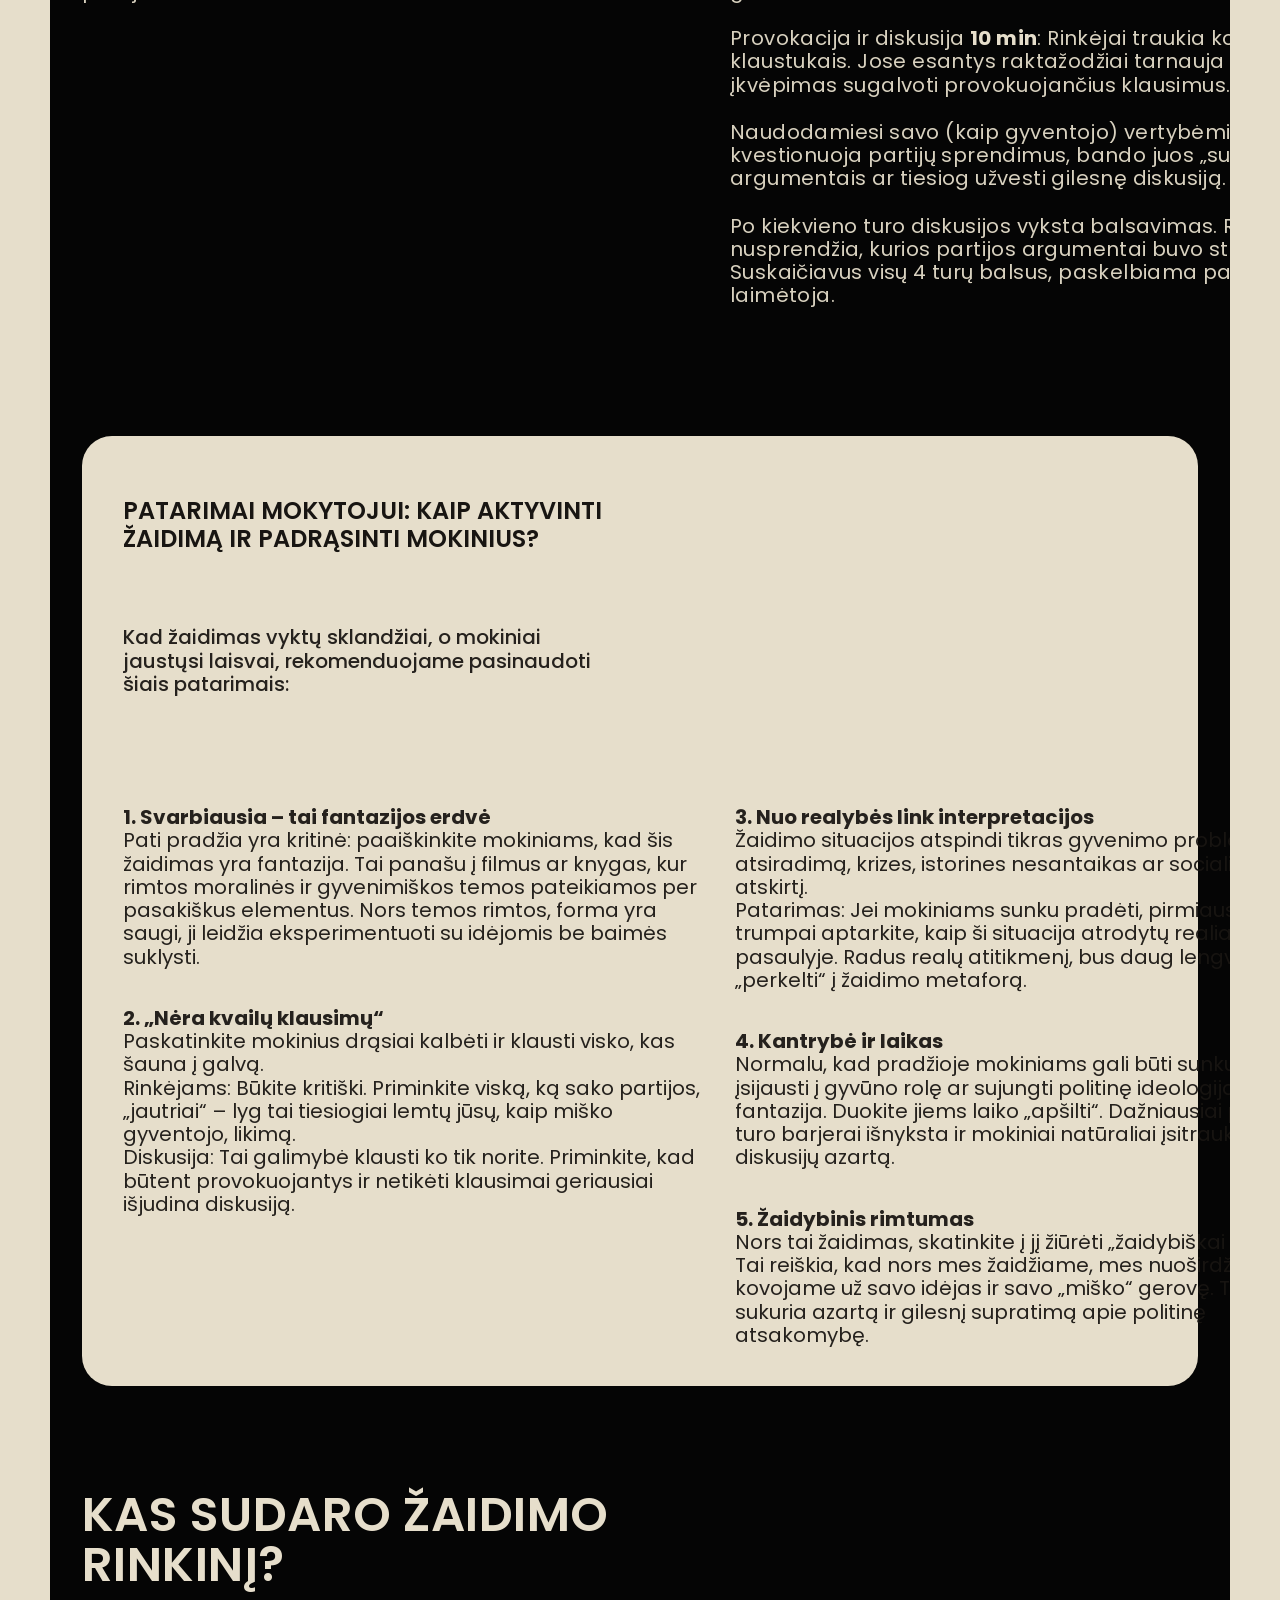
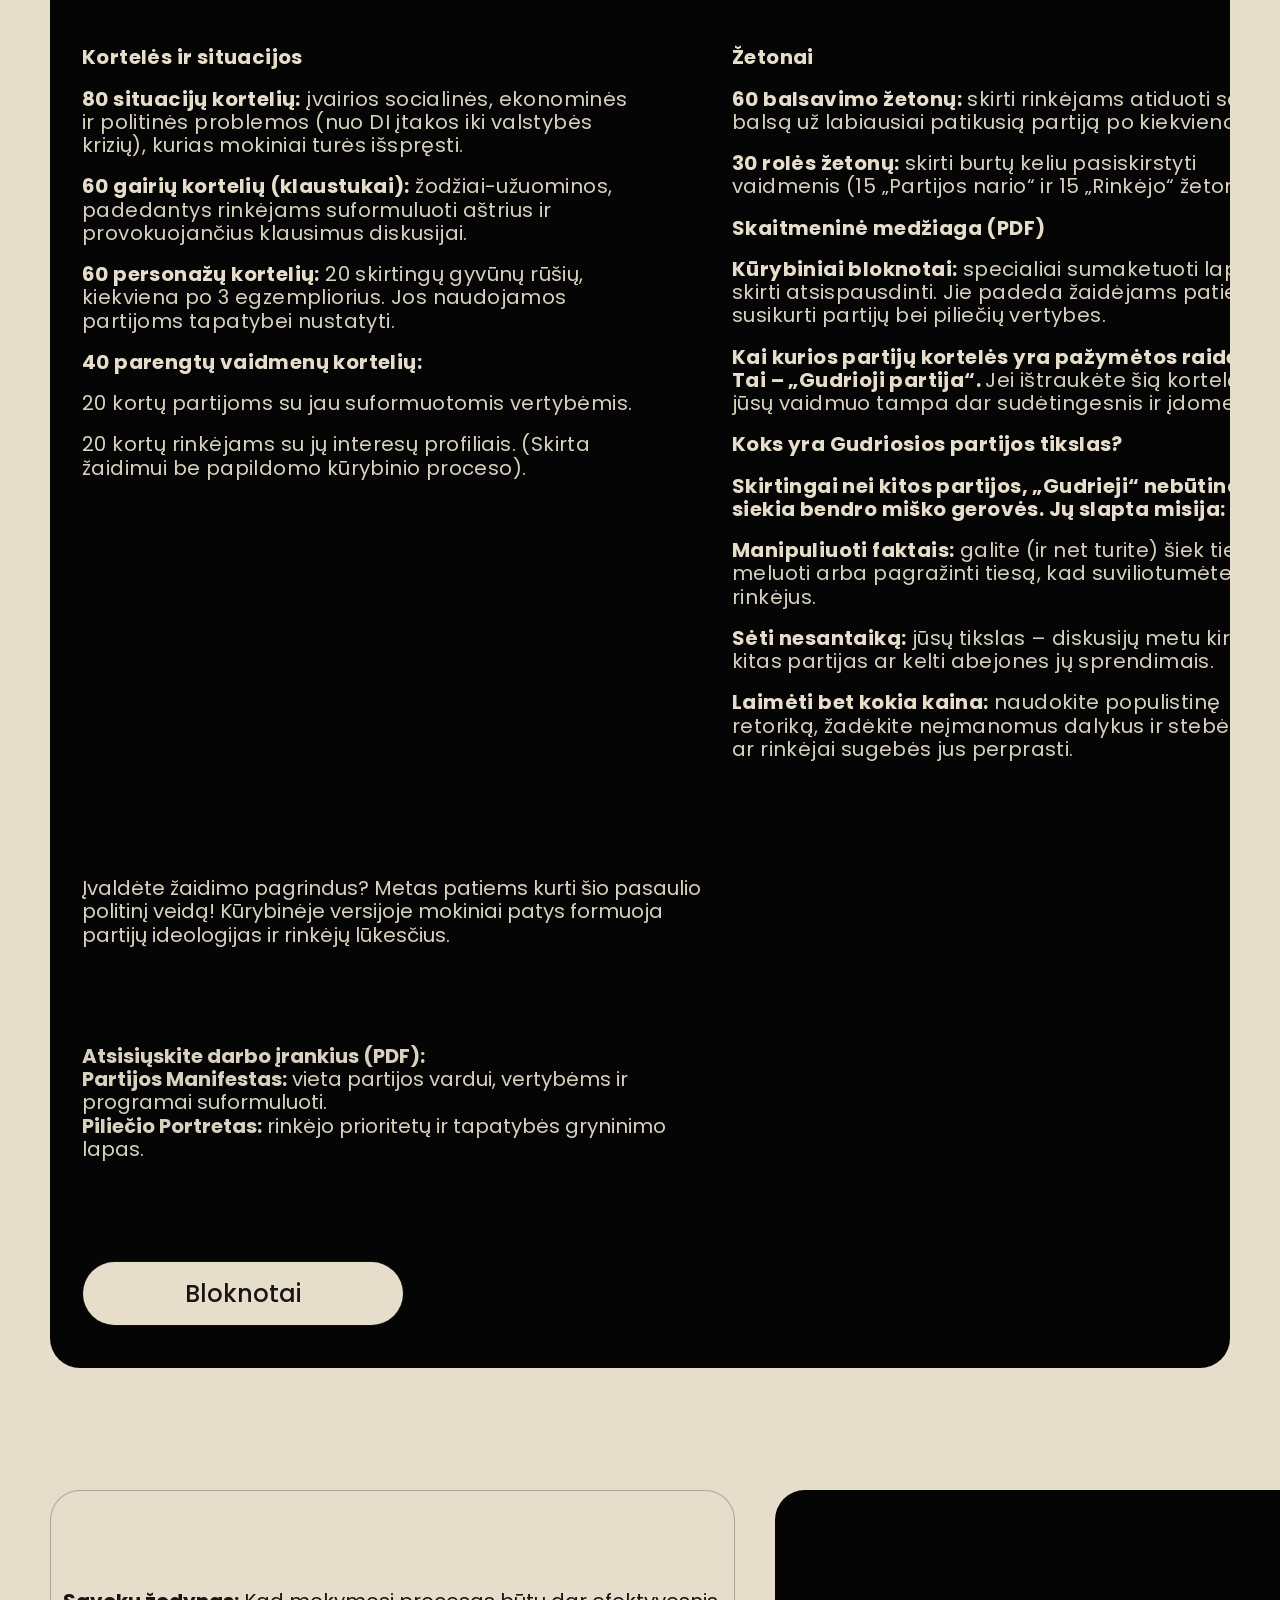
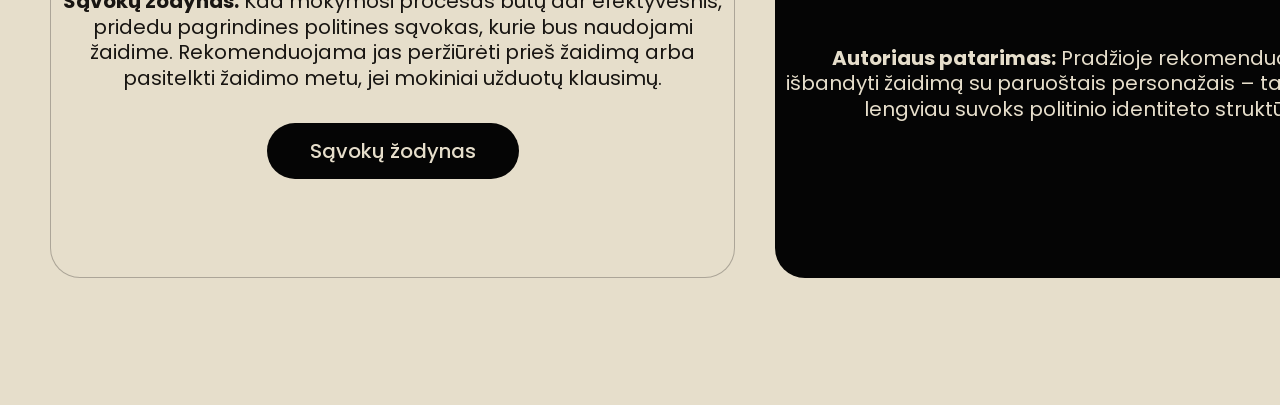
==== commit 3091e5d7: "Update gidas-zaidejams.html" ====
--- a/gidas-zaidejams.html
+++ b/gidas-zaidejams.html
@@ -14,7 +14,7 @@
       href="https://fonts.googleapis.com/css2?family=Poppins:wght@400;500;600;700;800&display=swap"
       rel="stylesheet"
     />
-    <link rel="stylesheet" href="./main.css" />
+    <link rel="stylesheet" href="./css/main.css" />
   </head>
   <body class="guide-page">
     <header class="hero hero--subpage hero--subpage-light">
--- a/css/main.css
+++ b/css/main.css
@@ -0,0 +1,4112 @@
+:root {
+  --bg: #050505;
+  --text-light: #e6decb;
+  --text-dark: #181512;
+  --panel: #0d0d0d;
+  --accent: #e6decb;
+  --section-light: #e6decb;
+  --card-shadow: 0 18px 40px rgba(0, 0, 0, 0.2);
+  --container: 1120px;
+}
+
+@keyframes fade-up {
+  from {
+    opacity: 0;
+    transform: translateY(24px);
+  }
+
+  to {
+    opacity: 1;
+    transform: translateY(0);
+  }
+}
+
+@keyframes soft-float {
+  0%,
+  100% {
+    transform: translateY(0);
+  }
+
+  50% {
+    transform: translateY(-8px);
+  }
+}
+
+@keyframes glow-pulse {
+  0%,
+  100% {
+    filter: drop-shadow(0 14px 30px rgba(230, 222, 203, 0.18));
+  }
+
+  50% {
+    filter: drop-shadow(0 18px 42px rgba(230, 222, 203, 0.28));
+  }
+}
+
+/* Animation layer: subtle intro and scroll reveal motion without changing layout */
+@keyframes intro-rise {
+  from {
+    opacity: 0;
+    transform: translateY(26px);
+  }
+
+  to {
+    opacity: 1;
+    transform: translateY(0);
+  }
+}
+
+@keyframes intro-fade {
+  from {
+    opacity: 0;
+  }
+
+  to {
+    opacity: 1;
+  }
+}
+
+* {
+  box-sizing: border-box;
+}
+
+html {
+  scroll-behavior: smooth;
+}
+
+body {
+  margin: 0;
+  font-family: "Poppins", sans-serif;
+  background: var(--bg);
+  color: var(--text-light);
+}
+
+body.menu-open {
+  overflow: hidden;
+}
+
+body.page {
+  min-height: 100vh;
+}
+
+img {
+  display: block;
+  max-width: 100%;
+}
+
+a {
+  color: inherit;
+  text-decoration: none;
+}
+
+.container {
+  width: min(calc(100% - 48px), var(--container));
+  margin: 0 auto;
+}
+
+.hero {
+  min-height: 100vh;
+  padding: 32px 0 72px;
+  background:
+    radial-gradient(circle at top, rgba(230, 222, 203, 0.08), transparent 30%),
+    linear-gradient(180deg, #020202 0%, #090909 100%);
+}
+
+.hero--subpage {
+  min-height: auto;
+  padding: 67px 0 0;
+}
+
+.hero--subpage-light {
+  background: var(--section-light);
+  color: var(--text-dark);
+}
+
+.topbar {
+  width: min(calc(100% - 48px), var(--container));
+  margin: 0 auto 56px;
+  display: flex;
+  justify-content: space-between;
+  gap: 16px;
+  align-items: center;
+  font-size: 20px;
+  line-height: 1;
+  text-transform: uppercase;
+  letter-spacing: 0;
+}
+
+.topbar--subpage {
+  width: min(calc(100% - 100px), 1340px);
+  margin: 0 auto;
+  display: grid;
+  grid-template-columns: 216px minmax(240px, 1fr) 232px;
+  justify-content: space-between;
+  align-items: start;
+  gap: 24px;
+  font-size: 20px;
+  line-height: 1;
+  letter-spacing: 0;
+}
+
+.topbar__link {
+  opacity: 0.86;
+  transition: opacity 0.2s ease, transform 0.2s ease;
+}
+
+.topbar__link--dark {
+  color: rgba(24, 21, 18, 0.92);
+}
+
+.topbar__link:hover {
+  opacity: 1;
+  transform: translateY(-2px);
+}
+
+.mobile-menu-button,
+.mobile-menu {
+  display: none;
+}
+
+.mobile-menu-button {
+  position: absolute;
+  top: 20px;
+  right: 20px;
+  z-index: 30;
+  width: 48px;
+  height: 42px;
+  border: 0;
+  border-radius: 10px;
+  background: #050505;
+  padding: 8px;
+  cursor: pointer;
+}
+
+.mobile-menu-button span {
+  display: block;
+  width: 24px;
+  height: 4px;
+  margin: 4px auto;
+  border-radius: 999px;
+  background: var(--text-light);
+}
+
+.mobile-menu-button--dark span {
+  background: #181512;
+}
+
+.mobile-menu {
+  display: none !important;
+  position: fixed;
+  inset: 0;
+  z-index: 50;
+  background: rgba(0, 0, 0, 0.18);
+  opacity: 0;
+  pointer-events: none;
+}
+
+.mobile-menu[hidden] {
+  display: none !important;
+}
+
+.mobile-menu.is-open {
+  display: block !important;
+  opacity: 1;
+  pointer-events: auto;
+}
+
+.mobile-menu__panel {
+  position: absolute;
+  top: 18px;
+  left: 18px;
+  right: 18px;
+  bottom: 18px;
+  border-radius: 16px;
+  background: #050505;
+  padding: 18px 18px 24px;
+}
+
+.mobile-menu__close {
+  position: absolute;
+  top: 8px;
+  right: 12px;
+  border: 0;
+  background: transparent;
+  color: var(--text-light);
+  font-size: 2.2rem;
+  line-height: 1;
+  cursor: pointer;
+}
+
+.mobile-menu__link {
+  display: block;
+  margin-bottom: 16px;
+  color: var(--text-light);
+  font-size: 1rem;
+  text-transform: uppercase;
+}
+
+.topbar--subpage .topbar__link:first-child {
+  justify-self: start;
+  text-align: left;
+}
+
+.topbar__link--center {
+  justify-self: center;
+  text-align: center;
+  white-space: nowrap;
+}
+
+.topbar--subpage .topbar__link:last-child {
+  justify-self: end;
+  text-align: right;
+}
+
+.hero__content {
+  width: min(calc(100% - 48px), 760px);
+  margin: 0 auto;
+  text-align: center;
+}
+
+.hero__title-wrap {
+  display: flex;
+  flex-direction: column;
+  align-items: center;
+}
+
+.eyebrow {
+  margin: 0 0 12px;
+  text-transform: uppercase;
+  letter-spacing: 0.16em;
+  font-size: 0.8rem;
+  color: rgba(230, 222, 203, 0.72);
+}
+
+.hero__logo {
+  width: min(100%, 360px);
+  margin-bottom: 48px;
+  object-fit: contain;
+  animation: fade-up 0.9s ease both;
+}
+
+h1,
+h2,
+p {
+  margin-top: 0;
+}
+
+h1 {
+  margin-bottom: 28px;
+  font-size: clamp(3rem, 8vw, 5.6rem);
+  line-height: 0.9;
+  text-transform: uppercase;
+  font-weight: 800;
+}
+
+.hero__animal-frame {
+  position: relative;
+  width: min(100%, 360px);
+  height: 360px;
+  margin: 0 auto;
+  overflow: hidden;
+  animation: soft-float 5s ease-in-out infinite;
+}
+
+.hero__animal-image {
+  position: absolute;
+  inset: 0;
+  width: 100%;
+  height: 100%;
+  object-fit: contain;
+  object-position: center center;
+  filter: drop-shadow(0 14px 30px rgba(230, 222, 203, 0.18));
+  transition: opacity 0.35s ease;
+  animation: glow-pulse 4.5s ease-in-out infinite;
+}
+
+.hero__text {
+  max-width: 620px;
+  margin: 0 auto;
+  min-height: 3.5em;
+  color: rgba(230, 222, 203, 0.82);
+  font-size: 1rem;
+  line-height: 1.75;
+  animation: fade-up 1s ease both;
+  animation-delay: 0.28s;
+}
+
+.home-why__panel {
+  border: 1px solid rgba(230, 222, 203, 0.72);
+  border-radius: 30px;
+  padding: 94px 32px 90px;
+}
+
+.home-features__layout {
+  display: flex;
+  flex-direction: column;
+}
+
+.home-features__heading {
+  max-width: none;
+}
+
+.home-features__intro {
+  max-width: 760px;
+}
+
+.home-features__intro p {
+  margin: 0;
+  font-size: 1rem;
+  line-height: 1.9;
+}
+
+.home-features__intro p + p {
+  margin-top: 4px;
+}
+
+.home-features__cards {
+  display: grid;
+  grid-template-columns: repeat(4, minmax(0, 1fr));
+  align-items: stretch;
+  gap: 22px;
+}
+
+.home-features__note {
+  max-width: 760px;
+}
+
+.section {
+  padding: 88px 0;
+  animation: fade-up 0.8s ease both;
+}
+
+.section--dark {
+  background: var(--bg);
+  color: var(--text-light);
+}
+
+.section--light {
+  background: var(--section-light);
+  color: var(--text-dark);
+}
+
+.section__grid {
+  display: grid;
+  grid-template-columns: minmax(220px, 0.8fr) minmax(0, 1.2fr);
+  gap: 48px;
+  align-items: start;
+}
+
+.section__label {
+  margin-bottom: 10px;
+  font-size: 0.82rem;
+  text-transform: uppercase;
+  letter-spacing: 0.18em;
+  color: rgba(230, 222, 203, 0.72);
+}
+
+.section--light .section__label {
+  color: rgba(24, 21, 18, 0.56);
+}
+
+.section__title-block {
+  display: flex;
+  flex-direction: column;
+  align-items: flex-start;
+}
+
+.section__title-prefix {
+  margin-bottom: 12px;
+  font-size: clamp(1.2rem, 2.4vw, 2rem);
+  font-weight: 500;
+  text-transform: uppercase;
+  letter-spacing: 0;
+  color: rgba(230, 222, 203, 0.82);
+}
+
+.section__title-main {
+  margin-bottom: 0;
+  font-size: clamp(3rem, 6vw, 5.3rem);
+  line-height: 0.95;
+  letter-spacing: 0;
+}
+
+h2 {
+  margin-bottom: 18px;
+  font-size: clamp(2rem, 4vw, 3rem);
+  line-height: 1.05;
+  text-transform: uppercase;
+}
+
+.section__body,
+.section__heading p,
+.section__note {
+  font-size: 1rem;
+  line-height: 1.9;
+}
+
+.section__heading {
+  max-width: 820px;
+}
+
+.section__heading--center {
+  margin-left: auto;
+  margin-right: auto;
+  text-align: center;
+}
+
+.features {
+  margin-top: 44px;
+  display: grid;
+  grid-template-columns: repeat(4, minmax(0, 1fr));
+  gap: 22px;
+}
+
+.feature-card {
+  min-height: 260px;
+  padding: 28px 20px 24px;
+  border-radius: 28px;
+  background: #090909;
+  color: var(--text-light);
+  box-shadow: var(--card-shadow);
+  display: flex;
+  flex-direction: column;
+  justify-content: center;
+  align-items: center;
+  gap: 28px;
+  text-align: center;
+  transition: transform 0.25s ease, box-shadow 0.25s ease;
+  animation: fade-up 0.7s ease both;
+}
+
+.feature-card:hover {
+  transform: translateY(-8px);
+  box-shadow: 0 24px 48px rgba(0, 0, 0, 0.28);
+}
+
+.guide-bottom-card,
+.glossary-top-card,
+.guide-structure-card,
+.guide-advice-card,
+.timer-info-panel,
+.timer-display-panel {
+  transition:
+    transform 0.28s ease,
+    box-shadow 0.28s ease,
+    background-color 0.28s ease,
+    opacity 0.28s ease;
+}
+
+.guide-bottom-card:hover,
+.glossary-top-card:hover,
+.guide-structure-card:hover,
+.guide-advice-card:hover,
+.timer-info-panel:hover,
+.timer-display-panel:hover {
+  transform: translateY(-6px);
+}
+
+.glossary-top-card:hover,
+.guide-bottom-card--light:hover,
+.guide-structure-card:hover,
+.guide-advice-card:hover,
+.timer-info-panel:hover {
+  box-shadow: 0 22px 46px rgba(0, 0, 0, 0.12);
+}
+
+.guide-bottom-card--dark:hover,
+.timer-display-panel:hover {
+  box-shadow: 0 22px 46px rgba(0, 0, 0, 0.22);
+}
+
+.feature-card:nth-child(1) {
+  animation-delay: 0.08s;
+}
+
+.feature-card:nth-child(2) {
+  animation-delay: 0.16s;
+}
+
+.feature-card:nth-child(3) {
+  animation-delay: 0.24s;
+}
+
+.feature-card:nth-child(4) {
+  animation-delay: 0.32s;
+}
+
+.feature-card img {
+  width: 110px;
+  height: 110px;
+  object-fit: contain;
+  margin: 0 auto;
+}
+
+.feature-card p {
+  margin-bottom: 0;
+  font-size: 1rem;
+  line-height: 1.5;
+  max-width: 220px;
+}
+
+.section__note {
+  max-width: 760px;
+  margin: 36px auto 0;
+  text-align: center;
+}
+
+@media (prefers-reduced-motion: reduce) {
+  *,
+  *::before,
+  *::after {
+    animation: none !important;
+    transition: none !important;
+    scroll-behavior: auto !important;
+  }
+
+  .reveal-pending,
+  .reveal-pending.reveal-visible {
+    opacity: 1 !important;
+    transform: none !important;
+  }
+}
+
+/* Scroll reveal states, added by animations.js */
+.reveal-pending {
+  opacity: 0;
+  transform: translateY(28px);
+  transition: opacity 0.8s ease, transform 0.8s ease;
+  will-change: opacity, transform;
+}
+
+.reveal-pending.reveal-visible {
+  opacity: 1;
+  transform: translateY(0);
+}
+
+.reveal-pending.reveal-stagger-1 {
+  transition-delay: 0.08s;
+}
+
+.reveal-pending.reveal-stagger-2 {
+  transition-delay: 0.16s;
+}
+
+.reveal-pending.reveal-stagger-3 {
+  transition-delay: 0.24s;
+}
+
+.reveal-pending.reveal-stagger-4 {
+  transition-delay: 0.32s;
+}
+
+.section--final {
+  padding-bottom: 110px;
+}
+
+@media (min-width: 1025px) {
+  :root {
+    --container: 1340px;
+  }
+
+  .hero:not(.hero--subpage) {
+    min-height: 1114px;
+    padding: 74px 0 104px;
+  }
+
+  .hero:not(.hero--subpage) .topbar {
+    width: min(calc(100% - 100px), 1340px);
+    margin-bottom: 112px;
+    font-size: 20px;
+    font-weight: 400;
+    letter-spacing: 0.02em;
+  }
+
+  .hero:not(.hero--subpage) .hero__content {
+    width: min(calc(100% - 100px), 560px);
+  }
+
+  .hero:not(.hero--subpage) .hero__logo {
+    width: 410px;
+    margin-bottom: 72px;
+  }
+
+  .hero:not(.hero--subpage) .hero__animal-frame {
+    width: 308px;
+    height: 236px;
+  }
+
+  .home-about {
+    padding-top: 92px;
+    padding-bottom: 126px;
+  }
+
+  .section--dark .container,
+  .section--light .container {
+    width: min(calc(100% - 100px), 1340px);
+  }
+
+  .home-about .section__grid {
+    grid-template-columns: 356px 476px;
+    justify-content: center;
+    gap: 120px;
+  }
+
+  .home-about .section__title-main {
+    font-size: 48px;
+    font-weight: 600;
+    line-height: 0.95;
+    letter-spacing: 0;
+    text-transform: uppercase;
+    color: rgba(230, 222, 203, 0.92);
+  }
+
+  .home-about .section__body {
+    max-width: 476px;
+    font-size: 17px;
+    line-height: 1.46;
+    letter-spacing: 0;
+  }
+
+  .home-about .section__body p + p {
+    margin-top: 8px;
+  }
+
+  .home-features {
+    padding-top: 74px;
+    padding-bottom: 82px;
+  }
+
+  .home-features .section__heading {
+    width: 100%;
+    max-width: none;
+  }
+
+  .home-features .section__heading h2 {
+    margin-bottom: 0;
+    font-size: 48px;
+    font-weight: 600;
+    line-height: 0.95;
+    letter-spacing: 0;
+  }
+
+  .home-features__layout {
+    align-items: stretch;
+    width: min(100%, 1340px);
+    margin: 0 auto;
+  }
+
+  .home-features__heading {
+    display: flex;
+    justify-content: center;
+    margin-bottom: 62px;
+    text-align: center;
+  }
+
+  .home-features__intro {
+    width: 100%;
+    max-width: 760px;
+    margin-bottom: 34px;
+  }
+
+  .home-features__intro p {
+    font-size: 17px;
+    line-height: 1.5;
+    letter-spacing: 0;
+  }
+
+  .home-features .features {
+    margin-top: 0;
+    display: grid;
+    grid-template-columns: repeat(4, minmax(0, 311px));
+    justify-content: space-between;
+    gap: 22px;
+  }
+
+  .home-features__cards {
+    display: flex;
+    width: 100%;
+    margin: 54px auto 0;
+    flex-direction: row;
+    flex-wrap: nowrap;
+    justify-content: center;
+    align-items: stretch;
+    gap: 22px;
+  }
+
+  .home-features .feature-card {
+    flex: 0 0 311px;
+    width: 311px;
+    min-height: 431px;
+    padding: 42px 28px 34px;
+    border-radius: 30px;
+    gap: 42px;
+    justify-content: flex-start;
+    box-shadow: none;
+  }
+
+  .home-features .feature-card img {
+    width: 126px;
+    height: 126px;
+  }
+
+  .home-features .feature-card p {
+    max-width: 259px;
+    font-size: 20px;
+    line-height: 1.4;
+    letter-spacing: 0.02em;
+  }
+
+  .home-features__note {
+    width: 604px;
+    max-width: 604px;
+    margin: 54px 0 0 auto;
+    font-size: 20px;
+    line-height: 1.5;
+    letter-spacing: 0;
+    color: rgba(24, 21, 18, 0.9);
+    text-align: left;
+  }
+
+  .home-why {
+    padding-top: 92px;
+    padding-bottom: 92px;
+  }
+
+  .home-why .section__heading {
+    max-width: 692px;
+  }
+
+  .home-why__panel .section__heading h2 {
+    margin-bottom: 48px;
+    font-size: 48px;
+    font-weight: 600;
+    line-height: 0.95;
+    color: rgba(230, 222, 203, 0.92);
+  }
+
+  .home-why__panel .section__heading p {
+    font-size: 17px;
+    line-height: 1.5;
+    letter-spacing: 0;
+    color: rgba(230, 222, 203, 0.88);
+  }
+}
+
+.page-shell {
+  padding: 32px 0 96px;
+  background:
+    radial-gradient(circle at top, rgba(230, 222, 203, 0.08), transparent 30%),
+    linear-gradient(180deg, #020202 0%, #090909 100%);
+}
+
+.page-topbar {
+  width: min(calc(100% - 48px), var(--container));
+  margin: 0 auto 52px;
+  display: flex;
+  justify-content: space-between;
+  align-items: center;
+  gap: 16px;
+}
+
+.page-panel {
+  width: min(calc(100% - 48px), 980px);
+  margin: 0 auto;
+  padding: 40px;
+  border: 1px solid rgba(230, 222, 203, 0.12);
+  border-radius: 32px;
+  background: rgba(11, 11, 11, 0.92);
+  box-shadow: 0 24px 80px rgba(0, 0, 0, 0.3);
+}
+
+.page-panel--guide {
+  display: grid;
+  gap: 28px;
+}
+
+.guide-grid {
+  display: grid;
+  grid-template-columns: repeat(2, minmax(0, 1fr));
+  gap: 20px;
+}
+
+.guide-card {
+  padding: 24px;
+  border-radius: 24px;
+  background: rgba(230, 222, 203, 0.06);
+  border: 1px solid rgba(230, 222, 203, 0.08);
+}
+
+.guide-card h3 {
+  margin: 0 0 12px;
+  font-size: 1.1rem;
+}
+
+.guide-card p,
+.guide-card li {
+  color: rgba(230, 222, 203, 0.84);
+  line-height: 1.7;
+}
+
+.guide-card ul {
+  margin: 0;
+  padding-left: 18px;
+}
+
+.page-actions {
+  display: flex;
+  flex-wrap: wrap;
+  gap: 14px;
+}
+
+.button {
+  display: inline-flex;
+  align-items: center;
+  justify-content: center;
+  min-height: 48px;
+  padding: 0 20px;
+  border-radius: 999px;
+  border: 1px solid rgba(230, 222, 203, 0.2);
+  background: transparent;
+  color: var(--text-light);
+  font: inherit;
+  cursor: pointer;
+  transition: transform 0.2s ease, background 0.2s ease, color 0.2s ease;
+}
+
+.button:hover {
+  transform: translateY(-1px);
+  background: rgba(230, 222, 203, 0.08);
+}
+
+.button--solid {
+  background: var(--accent);
+  color: var(--text-dark);
+  border-color: var(--accent);
+}
+
+.button--solid:hover {
+  background: #f0e7d3;
+}
+
+.timer-layout {
+  display: grid;
+  grid-template-columns: minmax(0, 1.2fr) minmax(280px, 0.8fr);
+  gap: 28px;
+  align-items: start;
+}
+
+.timer-card,
+.timer-presets {
+  padding: 28px;
+  border-radius: 28px;
+  background: rgba(230, 222, 203, 0.06);
+  border: 1px solid rgba(230, 222, 203, 0.08);
+}
+
+.timer-display {
+  margin: 18px 0 22px;
+  font-size: clamp(3rem, 10vw, 6rem);
+  line-height: 1;
+  font-weight: 800;
+  letter-spacing: 0.04em;
+}
+
+.timer-status {
+  color: rgba(230, 222, 203, 0.74);
+  min-height: 24px;
+}
+
+.timer-controls {
+  display: flex;
+  flex-wrap: wrap;
+  gap: 12px;
+  margin-top: 24px;
+}
+
+.timer-presets h3 {
+  margin: 0 0 14px;
+}
+
+.preset-list {
+  display: grid;
+  gap: 12px;
+}
+
+.preset-button {
+  width: 100%;
+  justify-content: flex-start;
+}
+
+.timer-note {
+  margin-top: 18px;
+  color: rgba(230, 222, 203, 0.74);
+  line-height: 1.7;
+}
+
+.footer-link {
+  color: rgba(230, 222, 203, 0.82);
+}
+
+.timer-page {
+  min-height: 100vh;
+  background: #050505;
+  color: var(--text-light);
+  overflow-x: hidden;
+}
+
+.timer-nav {
+  width: min(calc(100% - 72px), 1400px);
+  margin: 0 auto;
+  position: relative;
+  min-height: 58px;
+  display: flex;
+  justify-content: space-between;
+  align-items: center;
+  gap: 20px;
+}
+
+.timer-nav__link {
+  font-size: clamp(0.92rem, 1.4vw, 1.2rem);
+  text-transform: uppercase;
+  color: rgba(24, 21, 18, 0.92);
+}
+
+.timer-nav__link:last-child {
+  margin-left: auto;
+}
+
+.timer-nav__logo {
+  position: absolute;
+  left: 50%;
+  transform: translateX(-50%);
+}
+
+.timer-nav__logo img {
+  width: min(100%, 96px);
+  object-fit: contain;
+}
+
+.timer-main {
+  width: min(calc(100% - 48px), 1440px);
+  margin: 0 auto;
+  padding: 24px 0 72px;
+}
+
+.timer-stage-shell {
+  position: relative;
+}
+
+.timer-stage {
+  display: grid;
+  grid-template-columns: 1.12fr 0.88fr;
+  gap: 18px;
+  align-items: stretch;
+}
+
+.timer-clock-wrap {
+  position: relative;
+  width: 100%;
+  max-width: 352px;
+  aspect-ratio: 1 / 1;
+  margin: 24px auto 72px;
+}
+
+.timer-info-panel {
+  min-height: 739px;
+  padding: 96px 48px 44px;
+  border-radius: 30px;
+  background: var(--section-light);
+  color: var(--text-dark);
+  display: flex;
+  flex-direction: column;
+  justify-content: space-between;
+}
+
+.timer-copy {
+  max-width: 586px;
+}
+
+.timer-copy__title {
+  margin: 0 0 34px;
+  font-size: clamp(2.4rem, 4vw, 4rem);
+  line-height: 0.95;
+  text-transform: uppercase;
+  max-width: 603px;
+}
+
+.timer-copy__lead,
+.timer-copy__label,
+.timer-copy__recommendations p {
+  margin: 0;
+  font-size: clamp(1.25rem, 2vw, 2rem);
+  line-height: 1.45;
+  letter-spacing: 0.01em;
+}
+
+.timer-copy__lead {
+  max-width: 320px;
+  margin-bottom: 54px;
+}
+
+.timer-copy__label {
+  margin-bottom: 28px;
+  font-weight: 500;
+}
+
+.timer-copy__recommendations {
+  display: grid;
+  gap: 6px;
+  max-width: 586px;
+}
+
+.timer-preset-row {
+  display: flex;
+  justify-content: space-between;
+  gap: 16px;
+  max-width: 586px;
+}
+
+.timer-preset-pill {
+  --progress: 1;
+  display: inline-flex;
+  align-items: center;
+  justify-content: center;
+  min-width: 146px;
+  min-height: 56px;
+  padding: 0 24px;
+  border: 1px solid #050505;
+  border-radius: 500px;
+  background: #050505;
+  color: var(--text-light);
+  font: inherit;
+  font-size: clamp(1.25rem, 1.8vw, 1.5rem);
+  font-weight: 400;
+  cursor: pointer;
+  transition: transform 0.2s ease, background 0.2s ease, color 0.2s ease,
+    border-color 0.2s ease;
+}
+
+.timer-preset-pill__short {
+  display: none;
+}
+
+.timer-preset-pill:hover,
+.timer-preset-pill.timer-badge--active {
+  background: #e6decb;
+  color: #050505;
+  transform: translateY(-2px);
+}
+
+.timer-display-panel {
+  min-height: 739px;
+  padding: 72px 44px 44px;
+  border-radius: 30px;
+  border: 1px solid rgba(230, 222, 203, 0.88);
+  background: #050505;
+  color: var(--text-light);
+  display: flex;
+  flex-direction: column;
+  justify-content: flex-start;
+  align-items: center;
+}
+
+.timer-ring {
+  position: absolute;
+  inset: 0;
+  border-radius: 50%;
+  background: conic-gradient(
+    from -90deg,
+    var(--text-light) calc(var(--timer-progress, 1) * 1turn),
+    rgba(230, 222, 203, 0.18) 0
+  );
+}
+
+.timer-ring::after {
+  content: "";
+  position: absolute;
+  inset: 22px;
+  border-radius: 50%;
+  background: #050505;
+}
+
+.timer-clock__display {
+  position: absolute;
+  top: 50%;
+  left: 50%;
+  z-index: 2;
+  width: 100%;
+  transform: translate(-50%, -50%);
+  color: var(--text-light);
+  font-size: 92px;
+  font-weight: 700;
+  line-height: 1;
+  letter-spacing: 0;
+  text-align: center;
+}
+
+.timer-side-controls {
+  width: 100%;
+  max-width: 404px;
+  display: grid;
+  grid-template-columns: repeat(2, minmax(0, 1fr));
+  justify-content: center;
+  gap: 22px 30px;
+}
+
+.timer-action {
+  display: inline-flex;
+  align-items: center;
+  justify-content: center;
+  min-width: 169px;
+  min-height: 50px;
+  padding: 0 36px;
+  border: 1px solid rgba(230, 222, 203, 0.88);
+  border-radius: 999px;
+  background: #050505;
+  color: var(--text-light);
+  font: inherit;
+  font-size: 20px;
+  cursor: pointer;
+  transition: transform 0.2s ease, opacity 0.2s ease, box-shadow 0.2s ease,
+    background 0.2s ease, color 0.2s ease;
+}
+
+.timer-action:not(:disabled):hover {
+  background: #e6decb;
+  color: var(--text-dark);
+  transform: translateY(-2px);
+  opacity: 1;
+  box-shadow: none;
+}
+
+.timer-action--primary {
+  background: #050505;
+}
+
+.timer-action:disabled {
+  opacity: 0.46;
+  cursor: default;
+  transform: none;
+  box-shadow: none;
+}
+
+#start-button {
+  justify-self: end;
+  width: 170px;
+}
+
+#stop-button {
+  justify-self: start;
+  width: 203px;
+}
+
+#resume-button {
+  grid-column: 1 / -1;
+  justify-self: center;
+  width: 168px;
+}
+
+.guide-page {
+  background: var(--section-light);
+  color: var(--text-dark);
+}
+
+.guide-hero__intro {
+  background: var(--section-light);
+  padding: 136px 0 300px;
+}
+
+@media (min-width: 1025px) {
+  .timer-main {
+    width: min(calc(100% - 48px), 1440px);
+    padding-top: 20px;
+  }
+
+  .timer-stage-shell {
+    width: min(calc(100% - 100px), 1340px);
+    margin: 0 auto;
+  }
+
+  .timer-stage {
+    grid-template-columns: minmax(0, 738px) minmax(0, 590px);
+    gap: 12px;
+  }
+
+  .timer-info-panel,
+  .timer-display-panel {
+    min-height: 739px;
+  }
+
+  .timer-copy__title {
+    max-width: 603px;
+    font-size: 48px;
+    line-height: 45.57px;
+  }
+
+  .timer-copy__lead,
+  .timer-copy__label,
+  .timer-copy__recommendations p {
+    font-size: 24px;
+  }
+
+  .timer-copy__lead {
+    max-width: 320px;
+  }
+
+  .timer-copy__recommendations,
+  .timer-preset-row {
+    max-width: 586px;
+  }
+
+  .timer-preset-pill {
+    min-width: 142px;
+    min-height: 52px;
+    font-size: 20px;
+  }
+
+  .timer-clock-wrap {
+    max-width: 352px;
+    margin: 34px auto 72px;
+  }
+
+  .timer-clock__display {
+    font-size: 92px;
+  }
+
+  .timer-action {
+    min-height: 48px;
+    font-size: 20px;
+  }
+}
+
+.guide-nav {
+  width: min(calc(100% - 100px), 1340px);
+  margin: 0 auto 120px;
+  display: grid;
+  grid-template-columns: 1fr auto 1fr;
+  align-items: center;
+  gap: 16px;
+}
+
+.guide-nav__link {
+  font-size: 0.72rem;
+  font-weight: 500;
+  text-transform: uppercase;
+  letter-spacing: 0.08em;
+  color: rgba(24, 21, 18, 0.85);
+}
+
+.guide-nav__link:last-child {
+  justify-self: end;
+}
+
+.guide-nav__logo {
+  justify-self: center;
+}
+
+.guide-nav__logo img {
+  width: 78px;
+  object-fit: contain;
+}
+
+.guide-hero__content {
+  width: min(calc(100% - 100px), 1340px);
+  margin: 0 auto;
+}
+
+.guide-hero__content--compact {
+  max-width: 1340px;
+}
+
+.guide-hero__title {
+  margin: 0 0 28px;
+  color: var(--text-dark);
+  font-size: clamp(2.4rem, 3.4vw, 3rem);
+  line-height: 0.95;
+  text-transform: uppercase;
+  font-weight: 800;
+}
+
+.guide-hero__lead {
+  max-width: 1068px;
+  color: rgba(24, 21, 18, 0.78);
+  font-size: 1rem;
+  line-height: 1.6;
+}
+
+.guide-main {
+  background: #050505;
+  color: var(--text-light);
+  padding: 84px 0 96px;
+}
+
+.guide-main--visual {
+  padding-top: 120px;
+  padding-bottom: 110px;
+}
+
+.guide-section {
+  width: min(calc(100% - 100px), 1340px);
+  margin: 0 auto;
+}
+
+.guide-section + .guide-section {
+  margin-top: 88px;
+}
+
+.guide-section--tight + .guide-section--tight {
+  margin-top: 110px;
+}
+
+.guide-section__heading {
+  text-align: center;
+}
+
+.guide-section__heading--visual {
+  max-width: 500px;
+  margin-left: auto;
+  text-align: center;
+}
+
+.guide-section__heading h2,
+.guide-block-title {
+  margin: 0 0 14px;
+  font-size: clamp(1.8rem, 4vw, 2.8rem);
+  text-transform: uppercase;
+}
+
+.guide-section__heading--visual h2,
+.guide-block-title {
+  font-size: clamp(2rem, 3vw, 3rem);
+  font-weight: 700;
+  letter-spacing: 0.01em;
+}
+
+.guide-section__heading p {
+  margin: 0;
+  color: rgba(230, 222, 203, 0.75);
+  line-height: 1.8;
+  font-size: 0.86rem;
+}
+
+.guide-block-title {
+  margin-bottom: 52px;
+}
+
+.guide-block-title--center {
+  text-align: center;
+}
+
+.guide-columns {
+  display: grid;
+  grid-template-columns: repeat(3, minmax(0, 1fr));
+  gap: 26px;
+  align-items: start;
+}
+
+.guide-columns--visual {
+  gap: 34px;
+  grid-template-columns: 1.05fr 1.05fr 0.75fr;
+}
+
+.guide-column {
+  min-height: 100%;
+}
+
+.guide-column p {
+  margin: 0 0 22px;
+  color: rgba(230, 222, 203, 0.82);
+  font-size: 0.98rem;
+  line-height: 1.7;
+}
+
+.guide-column--aside {
+  display: flex;
+  flex-direction: column;
+  justify-content: space-between;
+  min-height: 100%;
+}
+
+.guide-pill {
+  display: inline-flex;
+  align-items: center;
+  justify-content: center;
+  min-height: 48px;
+  padding: 0 28px;
+  border-radius: 999px;
+  background: var(--section-light);
+  color: var(--text-dark);
+  font-size: 0.84rem;
+  font-weight: 500;
+  position: relative;
+  z-index: 2;
+  pointer-events: auto;
+  text-decoration: none;
+  cursor: pointer;
+  transition: transform 0.2s ease, opacity 0.2s ease, background-color 0.2s ease;
+}
+
+.guide-pill:hover,
+.mobile-menu__link:hover {
+  transform: translateY(-2px);
+}
+
+.anim-intro-fade {
+  animation: intro-fade 0.7s ease both;
+}
+
+.anim-intro-rise {
+  animation: intro-rise 0.95s ease both;
+}
+
+.anim-delay-1 {
+  animation-delay: 0.08s;
+}
+
+.anim-delay-2 {
+  animation-delay: 0.16s;
+}
+
+.anim-delay-3 {
+  animation-delay: 0.24s;
+}
+
+.anim-delay-4 {
+  animation-delay: 0.32s;
+}
+
+.topbar__link {
+  position: relative;
+}
+
+.topbar__link::after {
+  content: "";
+  position: absolute;
+  left: 0;
+  bottom: -8px;
+  width: 100%;
+  height: 1px;
+  background: currentColor;
+  transform: scaleX(0);
+  transform-origin: left center;
+  transition: transform 0.22s ease;
+  opacity: 0.55;
+}
+
+.topbar__link:hover::after {
+  transform: scaleX(1);
+}
+
+.guide-pill-stack {
+  display: flex;
+  flex-direction: column;
+  gap: 22px;
+  align-items: flex-end;
+}
+
+.guide-quote-grid {
+  margin-top: 34px;
+  display: grid;
+  grid-template-columns: repeat(2, minmax(0, 1fr));
+  gap: 20px;
+}
+
+.guide-quote-grid--visual {
+  margin-top: 72px;
+  width: min(100%, 920px);
+}
+
+.guide-quote,
+.guide-accent-card {
+  background: var(--section-light);
+  color: var(--text-dark);
+  border-radius: 30px;
+  padding: 30px 26px;
+  box-shadow: 0 18px 36px rgba(0, 0, 0, 0.16);
+}
+
+.guide-quote p,
+.guide-accent-card p {
+  margin: 0;
+  font-size: 0.86rem;
+  line-height: 1.6;
+}
+
+.guide-cards {
+  display: grid;
+  grid-template-columns: repeat(3, minmax(0, 1fr));
+  gap: 20px;
+}
+
+.guide-cards--visual {
+  gap: 22px;
+}
+
+.guide-accent-card h3 {
+  margin: 0 0 16px;
+  font-size: 1.1rem;
+  text-transform: uppercase;
+  text-align: center;
+}
+
+.guide-summary {
+  margin-top: 34px;
+  display: grid;
+  grid-template-columns: 220px minmax(0, 1fr);
+  gap: 24px;
+  align-items: start;
+}
+
+.guide-summary--visual {
+  margin-top: 46px;
+  grid-template-columns: 260px minmax(0, 1fr);
+  gap: 28px;
+}
+
+.guide-summary__label {
+  text-transform: uppercase;
+  font-weight: 700;
+  color: var(--text-light);
+  font-size: 0.86rem;
+}
+
+.guide-summary__text {
+  margin: 0;
+  color: rgba(230, 222, 203, 0.78);
+  line-height: 1.55;
+  font-size: 0.9rem;
+}
+
+.guide-hero__intro--new {
+  min-height: auto;
+  padding: 116px 0 32px;
+  background: var(--section-light);
+}
+
+.guide-hero__content--new {
+  width: min(calc(100% - 100px), 1340px);
+  max-width: none;
+}
+
+.guide-intro-grid {
+  display: flex;
+  justify-content: space-between;
+  gap: 96px;
+  align-items: start;
+}
+
+.guide-hero__title--new {
+  margin: 126px 0 0;
+  flex: 0 0 603px;
+  font-size: 48px;
+  font-weight: 600;
+  line-height: 0.95;
+}
+
+.guide-intro-copy {
+  flex: 0 0 632px;
+  display: flex;
+  flex-direction: column;
+  gap: 109px;
+}
+
+.guide-hero__lead--new {
+  max-width: none;
+  width: 100%;
+  color: rgba(24, 21, 18, 0.92);
+  font-size: 20px;
+  line-height: 1.38;
+  letter-spacing: 0;
+}
+
+.guide-structure-card {
+  width: 650px;
+  min-height: 269px;
+  padding: 36px 40px 32px;
+  border: 1px solid rgba(24, 21, 18, 0.34);
+  border-radius: 30px;
+  background: transparent;
+}
+
+.guide-structure-card h2 {
+  margin: 0 0 44px;
+  color: var(--text-dark);
+  font-size: 40px;
+  font-weight: 600;
+  line-height: 1.16;
+  text-transform: uppercase;
+}
+
+.guide-structure-card p {
+  margin: 0;
+  color: rgba(24, 21, 18, 0.92);
+  font-size: 20px;
+  line-height: 1.15;
+}
+
+.guide-main--new {
+  background: var(--section-light);
+  color: var(--text-dark);
+  padding: 0 0 127px;
+}
+
+.guide-section--new {
+  width: min(calc(100% - 100px), 1340px);
+}
+
+.guide-process-panel {
+  min-height: 2423px;
+  padding: 58px 32px 42px;
+  border-radius: 30px;
+  background: #050505;
+  color: var(--text-light);
+  overflow: hidden;
+}
+
+.guide-block-title--new {
+  margin-bottom: 72px;
+  color: var(--text-light);
+  font-size: 48px;
+  font-weight: 600;
+  line-height: 1;
+}
+
+.guide-process-columns {
+  display: flex;
+  justify-content: space-between;
+  gap: 20px;
+}
+
+.guide-process-columns .guide-column p {
+  margin: 0 0 24px;
+  color: rgba(230, 222, 203, 0.94);
+  font-size: 20px;
+  line-height: 1.163;
+}
+
+.guide-process-columns .guide-column {
+  flex: 0 0 628px;
+  max-width: 628px;
+}
+
+.guide-process-columns .guide-column strong {
+  color: var(--text-light);
+}
+
+.guide-pill-stack--left {
+  align-items: flex-start;
+}
+
+.guide-pill-stack--left .guide-pill {
+  min-width: 126px;
+  min-height: 41px;
+  padding: 0 24px;
+  border-radius: 999px;
+  background: var(--section-light);
+  color: var(--text-dark);
+  font-size: 16px;
+}
+
+.guide-advice-card {
+  width: 100%;
+  min-height: 950px;
+  margin-top: 104px;
+  padding: 61px 41px 36px;
+  border-radius: 30px;
+  background: var(--section-light);
+  color: var(--text-dark);
+}
+
+.guide-advice-card h3 {
+  margin: 0 0 74px;
+  max-width: 503px;
+  font-size: 24px;
+  font-weight: 600;
+  line-height: 1.163;
+  text-transform: uppercase;
+}
+
+.guide-advice-card p,
+.guide-advice-card li {
+  color: rgba(24, 21, 18, 0.94);
+  font-size: 20px;
+  line-height: 1.163;
+}
+
+.guide-advice-card p {
+  margin: 0 0 110px;
+  max-width: 503px;
+  font-weight: 500;
+}
+
+.guide-advice-card ol {
+  margin: 0;
+  padding: 0;
+  list-style: none;
+  display: flex;
+  flex-direction: column;
+  gap: 38px;
+}
+
+.guide-advice-grid {
+  display: flex;
+  justify-content: space-between;
+  gap: 25px;
+  align-items: start;
+}
+
+.guide-advice-grid ol {
+  flex: 0 0 587px;
+}
+
+.guide-tools {
+  margin-top: 88px;
+  max-width: 630px;
+}
+
+.guide-kit {
+  margin-top: 104px;
+  width: 100%;
+}
+
+.guide-block-title--kit {
+  margin-bottom: 56px;
+}
+
+.guide-process-columns--kit {
+  gap: 90px;
+  margin-bottom: 98px;
+}
+
+.guide-process-columns--kit .guide-column {
+  flex: 0 0 560px;
+  max-width: 560px;
+}
+
+.guide-process-columns--kit .guide-column p {
+  margin: 0 0 18px;
+}
+
+.guide-tools__lead,
+.guide-tools__files {
+  margin: 0;
+  color: rgba(230, 222, 203, 0.94);
+  font-size: 20px;
+  line-height: 1.163;
+}
+
+.guide-tools__lead {
+  margin-bottom: 98px;
+}
+
+.guide-tools__files {
+  margin-bottom: 100px;
+}
+
+.guide-tools__files strong {
+  font-weight: 700;
+}
+
+.guide-bottom-cards {
+  display: flex;
+  justify-content: space-between;
+  align-items: stretch;
+  gap: 40px;
+  margin-top: 16px;
+}
+
+.guide-bottom-card {
+  padding: 10px;
+  border-radius: 30px;
+}
+
+.guide-bottom-card p {
+  margin: 0;
+  font-size: 24px;
+  line-height: 1.27;
+  text-align: center;
+}
+
+.guide-bottom-card--light {
+  flex: 0 0 685px;
+  min-height: 388px;
+  border: 1px solid rgba(24, 21, 18, 0.28);
+  background: var(--section-light);
+  color: var(--text-dark);
+  display: flex;
+  flex-direction: column;
+  justify-content: center;
+  align-items: center;
+  gap: 32px;
+}
+
+.guide-bottom-card--dark {
+  flex: 0 0 625px;
+  background: #050505;
+  color: var(--text-light);
+  display: flex;
+  align-items: center;
+  justify-content: center;
+  min-height: 307px;
+}
+
+.guide-pill--dark {
+  min-width: 252px;
+  min-height: 56px;
+  background: #050505;
+  color: var(--text-light);
+  font-size: 20px;
+}
+
+.glossary-page {
+  background: #050505;
+  color: var(--text-light);
+}
+
+.glossary-main {
+  width: min(calc(100% - 100px), 1340px);
+  margin: 0 auto;
+  padding: 118px 0 180px;
+}
+
+.glossary-title {
+  width: min(100%, 603px);
+  margin: 0 0 54px;
+  font-size: 48px;
+  font-weight: 600;
+  line-height: 1;
+  text-transform: uppercase;
+}
+
+.glossary-intro {
+  width: min(100%, 1290px);
+  margin: 0 0 30px;
+  color: rgba(230, 222, 203, 0.9);
+  font-size: 24px;
+  line-height: 1.45;
+  letter-spacing: 0.02em;
+}
+
+.glossary-intro--closing {
+  margin-bottom: 84px;
+}
+
+.glossary-list {
+  display: grid;
+  gap: 20px;
+}
+
+.glossary-item {
+  color: rgba(230, 222, 203, 0.9);
+  font-size: 24px;
+  line-height: 1.45;
+  letter-spacing: 0.02em;
+}
+
+.glossary-item strong {
+  color: var(--text-light);
+  font-weight: 700;
+}
+
+.glossary-main--new {
+  width: min(calc(100% - 100px), 1340px);
+  padding-top: 128px;
+  padding-bottom: 180px;
+}
+
+.glossary-top-grid {
+  display: grid;
+  grid-template-columns: repeat(2, minmax(0, 660px));
+  justify-content: space-between;
+  gap: 10px;
+  margin-bottom: 160px;
+}
+
+.glossary-top-card {
+  min-height: 356px;
+  padding: 54px 58px;
+  border-radius: 30px;
+  background: var(--section-light);
+  color: var(--text-dark);
+  display: flex;
+  align-items: center;
+}
+
+.glossary-top-card h2 {
+  margin: 0 0 22px;
+  font-size: 24px;
+  font-weight: 600;
+  line-height: 1.163;
+  text-transform: uppercase;
+}
+
+.glossary-top-card p {
+  margin: 0;
+  font-size: 20px;
+  line-height: 1.163;
+}
+
+.glossary-title--new {
+  width: min(100%, 720px);
+  margin-bottom: 90px;
+  font-size: 48px;
+  font-weight: 600;
+  line-height: 0.95;
+  text-transform: uppercase;
+}
+
+.glossary-main--new .glossary-list {
+  gap: 0;
+}
+
+.glossary-main--new .glossary-item {
+  color: rgba(230, 222, 203, 0.9);
+  font-size: 24px;
+  line-height: 1.45;
+  letter-spacing: 0.02em;
+  margin: 0;
+}
+
+.glossary-main--new .glossary-item + .glossary-item {
+  margin-top: 12px;
+}
+
+@media (min-width: 1025px) {
+  .guide-hero__intro--new {
+    padding-top: 116px;
+    padding-bottom: 13px;
+  }
+
+  .guide-hero__content--new,
+  .guide-section--new {
+    width: min(calc(100% - 100px), 1340px);
+  }
+
+  .guide-intro-grid {
+    display: flex;
+    justify-content: space-between;
+    align-items: flex-start;
+    gap: 96px;
+  }
+
+  .guide-hero__title--new {
+    margin-top: 126px;
+    font-size: 48px;
+    line-height: 0.95;
+  }
+
+  .guide-hero__lead--new,
+  .guide-structure-card p {
+    font-size: 20px;
+  }
+
+  .guide-structure-card h2 {
+    font-size: 40px;
+  }
+
+  .guide-main--new {
+    padding-bottom: 127px;
+  }
+
+  .guide-block-title--new {
+    font-size: 48px;
+  }
+
+  .guide-process-columns .guide-column p,
+  .guide-advice-card p,
+  .guide-advice-card li {
+    font-size: 20px;
+  }
+
+  .guide-advice-grid {
+    display: flex;
+    gap: 25px;
+  }
+
+  .guide-tools__lead,
+  .guide-tools__files,
+  .guide-bottom-card p {
+    font-size: 20px;
+  }
+
+  .guide-hero__intro {
+    min-height: 1008px;
+    padding-top: 219px;
+    padding-bottom: 0;
+  }
+
+  .guide-hero__content--compact {
+    max-width: none;
+  }
+
+  .guide-hero__title {
+    width: 603px;
+    margin-bottom: 66px;
+    font-size: 48px;
+    font-weight: 600;
+    line-height: 45.57px;
+  }
+
+  .guide-hero__lead {
+    width: 1068px;
+    max-width: none;
+    font-size: 24px;
+    line-height: 1.45;
+    letter-spacing: 0.02em;
+  }
+
+  .guide-main--visual {
+    padding-top: 104px;
+    padding-bottom: 172px;
+  }
+
+  .guide-section + .guide-section {
+    margin-top: 122px;
+  }
+
+  .guide-section--tight + .guide-section--tight {
+    margin-top: 136px;
+  }
+
+  .guide-section__heading--visual {
+    width: 488px;
+    max-width: none;
+    margin-right: 0;
+  }
+
+  .guide-section__heading p,
+  .guide-column p,
+  .guide-quote p,
+  .guide-accent-card p,
+  .guide-summary__text {
+    font-size: 24px;
+    line-height: 1.45;
+    letter-spacing: 0.02em;
+  }
+
+  .guide-block-title,
+  .guide-section__heading--visual h2 {
+    font-size: 48px;
+    line-height: 1.05;
+  }
+
+  .guide-section__heading--visual h2 {
+    margin-bottom: 28px;
+  }
+
+  .guide-quote-grid--visual {
+    margin-top: 96px;
+    width: 100%;
+    grid-template-columns: 685px 618px;
+    gap: 31px;
+  }
+
+  .guide-quote,
+  .guide-accent-card {
+    min-height: 230px;
+  }
+
+  .guide-quote {
+    min-height: 307px;
+    padding: 34px 44px;
+    border: 1px solid rgba(0, 0, 0, 0.92);
+    box-shadow: none;
+  }
+
+  .guide-accent-card {
+    min-height: 431px;
+    padding: 35px 38px 34px;
+    box-shadow: none;
+  }
+
+  .guide-summary--visual {
+    margin-top: 108px;
+    grid-template-columns: 437px 889px;
+    gap: 14px;
+  }
+
+  .guide-summary__label {
+    font-size: 32px;
+    line-height: 37.22px;
+    text-align: center;
+  }
+
+  .guide-cards--visual {
+    gap: 14px;
+    grid-template-columns: repeat(3, 437px);
+  }
+
+  .guide-accent-card h3 {
+    margin-bottom: 134px;
+    font-size: 32px;
+    line-height: 37.22px;
+  }
+
+  .guide-pill-stack .guide-pill {
+    width: 322px;
+    min-height: 65px;
+    padding: 0 18px;
+    font-size: 24px;
+    line-height: 27.92px;
+    border: 1px solid rgba(0, 0, 0, 0.92);
+  }
+
+  .guide-column--aside {
+    justify-content: flex-end;
+  }
+
+  .glossary-main--new {
+    width: min(calc(100% - 100px), 1340px);
+    padding-top: 112px;
+  }
+
+  .glossary-top-grid {
+    grid-template-columns: repeat(2, minmax(0, 660px));
+    justify-content: space-between;
+    gap: 10px;
+    margin-bottom: 132px;
+  }
+
+  .glossary-top-card {
+    min-height: 356px;
+    padding: 42px 48px;
+    border-radius: 28px;
+    align-items: center;
+  }
+
+  .glossary-top-card h2 {
+    margin: 0;
+    font-size: 20px;
+    line-height: 1.15;
+  }
+
+  .glossary-top-card p,
+  .glossary-main--new .glossary-item {
+    font-size: 20px;
+    line-height: 1.35;
+  }
+
+  .glossary-title--new {
+    width: 100%;
+    margin-bottom: 58px;
+    font-size: 48px;
+    line-height: 0.95;
+  }
+
+  .glossary-top-card:first-child p {
+    max-width: 500px;
+    margin: 0 auto;
+  }
+
+  .glossary-top-card:last-child {
+    display: grid;
+    grid-template-columns: 180px minmax(0, 360px);
+    align-items: center;
+    justify-content: center;
+    column-gap: 34px;
+  }
+
+  .glossary-top-card:last-child p {
+    max-width: 360px;
+  }
+}
+
+@media (min-width: 1600px) {
+  .guide-hero__intro--new {
+    padding-top: 92px;
+    padding-bottom: 260px;
+  }
+
+  .guide-hero__content--new,
+  .guide-section--new {
+    width: min(calc(100% - 104px), 1824px);
+  }
+
+  .guide-intro-grid {
+    gap: 140px;
+    align-items: end;
+  }
+
+  .guide-hero__title--new {
+    flex: 0 0 752px;
+    margin-top: 180px;
+    font-size: 48px;
+    line-height: 0.95;
+  }
+
+  .guide-intro-copy {
+    flex: 0 0 810px;
+    gap: 120px;
+    justify-content: flex-end;
+  }
+
+  .guide-hero__lead--new {
+    max-width: 632px;
+    font-size: 20px;
+    line-height: 1.163;
+    letter-spacing: 0.4px;
+  }
+
+  .guide-structure-card {
+    width: 810px;
+    min-height: 280px;
+    margin-left: auto;
+    margin-top: 220px;
+    padding: 42px 60px 38px;
+  }
+
+  .guide-structure-card h2 {
+    margin-bottom: 34px;
+    font-size: 40px;
+    line-height: 1.163;
+  }
+
+  .guide-structure-card p {
+    font-size: 20px;
+    line-height: 1.163;
+  }
+
+  .guide-main--new {
+    padding-bottom: 120px;
+  }
+
+  .guide-process-panel {
+    min-height: 1782px;
+    padding: 58px 52px 60px;
+  }
+
+  .guide-block-title--new {
+    margin-bottom: 56px;
+    font-size: 48px;
+  }
+
+  .guide-process-columns {
+    gap: 148px;
+  }
+
+  .guide-process-columns .guide-column {
+    flex: 0 0 782px;
+    max-width: 782px;
+  }
+
+  .guide-process-columns .guide-column p {
+    font-size: 20px;
+    line-height: 1.163;
+  }
+
+  .guide-advice-card {
+    flex: 0 0 789px;
+    width: 789px;
+    min-height: 1220px;
+    margin-top: 28px;
+    margin-left: auto;
+    padding: 38px 56px 42px;
+  }
+
+  .guide-advice-card h3 {
+    max-width: 626px;
+    margin-bottom: 52px;
+    font-size: 24px;
+    line-height: 1.163;
+  }
+
+  .guide-advice-card p {
+    max-width: 626px;
+    margin-bottom: 44px;
+    font-size: 20px;
+    line-height: 1.163;
+  }
+
+  .guide-advice-grid {
+    display: block;
+  }
+
+  .guide-advice-grid ol {
+    display: flex;
+    flex-direction: column;
+    gap: 34px;
+  }
+
+  .guide-advice-grid ol + ol {
+    margin-top: 22px;
+  }
+
+  .guide-advice-card li {
+    font-size: 20px;
+    line-height: 1.163;
+  }
+
+  .guide-tools {
+    margin-top: 54px;
+    max-width: 100%;
+  }
+
+  .guide-kit {
+    margin-top: 128px;
+  }
+
+  .guide-block-title--kit {
+    margin-bottom: 72px;
+  }
+
+  .guide-process-columns--kit {
+    gap: 128px;
+    margin-bottom: 110px;
+  }
+
+  .guide-process-columns--kit .guide-column {
+    flex: 0 0 728px;
+    max-width: 728px;
+  }
+
+  .guide-process-columns--kit .guide-column p {
+    margin: 0 0 20px;
+  }
+
+  .guide-tools__lead {
+    margin-bottom: 52px;
+  }
+
+  .guide-tools__files {
+    margin-bottom: 56px;
+  }
+
+  .guide-tools__lead,
+  .guide-tools__files {
+    font-size: 20px;
+    line-height: 1.163;
+  }
+
+  .guide-pill-stack--left .guide-pill {
+    min-width: 314px;
+    min-height: 69px;
+    font-size: 20px;
+  }
+
+  .guide-bottom-cards {
+    gap: 22px;
+    margin-top: 28px;
+  }
+
+  .guide-bottom-card {
+    padding: 10px;
+  }
+
+  .guide-bottom-card--light {
+    flex: 0 0 926px;
+    min-height: 484px;
+  }
+
+  .guide-bottom-card--dark {
+    flex: 0 0 876px;
+    min-height: 382px;
+  }
+
+  .guide-bottom-card p {
+    font-size: 24px;
+    line-height: 1.27;
+    max-width: 566px;
+  }
+
+  .guide-bottom-card--dark p {
+    max-width: 517px;
+  }
+
+  .guide-pill--dark {
+    min-width: 252px;
+    min-height: 56px;
+    font-size: 20px;
+  }
+
+  .glossary-page .hero--subpage {
+    padding-top: 78px;
+  }
+
+  .glossary-page .topbar--subpage {
+    width: min(calc(100% - 100px), 1820px);
+    grid-template-columns: 224px minmax(362px, 1fr) 241px;
+    gap: 32px;
+  }
+
+  .glossary-main--new {
+    width: min(calc(100% - 460px), 1340px);
+    padding-top: 186px;
+    padding-bottom: 210px;
+  }
+
+  .glossary-top-grid {
+    grid-template-columns: repeat(2, minmax(0, 660px));
+    justify-content: space-between;
+    gap: 10px;
+    margin-bottom: 120px;
+  }
+
+  .glossary-top-card {
+    min-height: 356px;
+    padding: 46px 54px;
+    border-radius: 30px;
+    align-items: center;
+  }
+
+  .glossary-top-card h2 {
+    margin: 0;
+    font-size: 20px;
+    line-height: 1.15;
+  }
+
+  .glossary-top-card p {
+    font-size: 20px;
+    line-height: 1.35;
+  }
+
+  .glossary-title--new {
+    width: 100%;
+    margin-bottom: 50px;
+    font-size: 48px;
+    line-height: 0.95;
+    letter-spacing: 0;
+  }
+
+  .glossary-top-card:first-child p {
+    max-width: 500px;
+    margin: 0 auto;
+  }
+
+  .glossary-top-card:last-child {
+    display: grid;
+    grid-template-columns: 186px minmax(0, 372px);
+    align-items: center;
+    justify-content: center;
+    column-gap: 34px;
+  }
+
+  .glossary-top-card:last-child p {
+    max-width: 372px;
+  }
+
+  .glossary-main--new .glossary-list {
+    width: 100%;
+  }
+
+  .glossary-main--new .glossary-item {
+    font-size: 20px;
+    line-height: 1.45;
+    letter-spacing: 0.02em;
+  }
+
+  .glossary-main--new .glossary-item + .glossary-item {
+    margin-top: 10px;
+  }
+}
+
+@media (max-width: 900px) {
+  .section__grid {
+    grid-template-columns: 1fr;
+    gap: 24px;
+  }
+
+  .features {
+    grid-template-columns: repeat(2, minmax(0, 1fr));
+  }
+
+  .guide-grid,
+  .timer-layout,
+  .guide-columns,
+  .guide-cards,
+  .guide-summary {
+    grid-template-columns: 1fr;
+  }
+
+  .guide-quote-grid {
+    grid-template-columns: 1fr;
+  }
+
+  .timer-stage {
+    grid-template-columns: 1fr;
+  }
+
+  .timer-clock-wrap,
+  .timer-side-panel,
+  .timer-side-controls {
+    width: min(100%, 420px);
+    margin: 0 auto;
+  }
+
+  .timer-side-panel {
+    grid-column: auto;
+  }
+}
+
+@media (max-width: 640px) {
+  html,
+  body.timer-page {
+    width: 100%;
+    min-height: 100%;
+    background: var(--section-light);
+    overflow-x: hidden;
+  }
+
+  .timer-page {
+    background: var(--section-light);
+    color: var(--text-light);
+  }
+
+  .hero {
+    min-height: auto;
+    padding-top: 24px;
+  }
+
+  .mobile-menu-button {
+    background: transparent;
+    border-radius: 0;
+    box-shadow: none;
+  }
+
+  body:not(.guide-page):not(.timer-page) {
+    overflow-x: hidden;
+  }
+
+  .mobile-menu-button {
+    display: block;
+  }
+
+  .topbar {
+    display: none;
+  }
+
+  .container,
+  .topbar,
+  .hero__content {
+    width: min(calc(100% - 32px), var(--container));
+  }
+
+  .hero:not(.hero--subpage) {
+    min-height: auto;
+    padding: 23px 0 48px;
+    background: #050505;
+  }
+
+  .hero:not(.hero--subpage) .mobile-menu-button {
+    top: 23px;
+    right: 24px;
+    width: 53px;
+    height: 55px;
+    border-radius: 10px;
+    padding: 10px 8px 8px;
+  }
+
+  .hero:not(.hero--subpage) .mobile-menu-button span {
+    width: 30px;
+    height: 4px;
+    margin: 5px auto;
+  }
+
+  .hero:not(.hero--subpage) .hero__content {
+    width: 393px;
+    max-width: calc(100% - 32px);
+    padding-top: 18px;
+    display: flex;
+    flex-direction: column;
+    align-items: center;
+  }
+
+  .hero:not(.hero--subpage) .hero__logo {
+    order: 2;
+    width: 304px;
+    max-width: none;
+    margin: 86px 0 0;
+  }
+
+  .hero:not(.hero--subpage) .hero__animal-frame {
+    order: 1;
+    width: 244px;
+    height: 184px;
+    margin: 22px auto 0;
+    animation-duration: 5.5s;
+  }
+
+  .home-about {
+    padding-top: 48px;
+    padding-bottom: 132px;
+  }
+
+  .section {
+    padding: 68px 0;
+  }
+
+  .section--dark {
+    padding-top: 0;
+    padding-bottom: 72px;
+  }
+
+  .section--dark .container {
+    width: 311px;
+  }
+
+  .section__grid {
+    grid-template-columns: 1fr;
+    gap: 18px;
+  }
+
+  .section__title-prefix {
+    margin-bottom: 6px;
+    font-size: 24px;
+    line-height: 0.95;
+  }
+
+  .section__title-main {
+    font-size: 24px;
+    line-height: 0.95;
+    letter-spacing: 0;
+  }
+
+  .home-about .section__title-block {
+    width: 188px;
+  }
+
+  .home-about .section__title-main {
+    margin-bottom: 0;
+  }
+
+  .section__body {
+    font-size: 16px;
+    line-height: 1.5;
+    letter-spacing: 0.02em;
+  }
+
+  .home-about .section__body {
+    display: block;
+    width: 214px;
+    font-size: 14px;
+    line-height: 1.45;
+    letter-spacing: 0;
+  }
+
+  .home-about .section__body p + p {
+    margin-top: 18px;
+  }
+
+  .section--light {
+    padding-top: 28px;
+    padding-bottom: 92px;
+  }
+
+  .section--light .container {
+    width: 393px;
+    max-width: 100%;
+  }
+
+  .home-features {
+    overflow: hidden;
+  }
+
+  .section--light .section__heading {
+    max-width: 311px;
+    margin: 0 auto;
+    text-align: left;
+  }
+
+  .section--light .section__heading h2 {
+    font-size: 24px;
+    line-height: 0.95;
+    margin-bottom: 26px;
+  }
+
+  .features {
+    grid-template-columns: 1fr;
+  }
+
+  .section--light .features {
+    width: 311px;
+    margin: 54px auto 0;
+    gap: 25px;
+  }
+
+  .home-features__heading {
+    margin-bottom: 0;
+    text-align: left;
+  }
+
+  .home-features__intro {
+    max-width: 311px;
+    margin: 0 auto;
+  }
+
+  .home-features__intro p {
+    font-size: 14px;
+    line-height: 1.5;
+    letter-spacing: 0.02em;
+  }
+
+  .home-features__cards {
+    width: 311px;
+    margin: 40px auto 0;
+    display: flex;
+    flex-direction: column;
+    flex-wrap: nowrap;
+    align-items: center;
+    gap: 18px;
+  }
+
+  .feature-card {
+    width: 311px;
+    min-height: 274px;
+    padding: 24px 24px 22px;
+    border-radius: 30px;
+    gap: 20px;
+    justify-content: center;
+    align-items: center;
+    text-align: center;
+    box-shadow: none;
+  }
+
+  .feature-card img {
+    width: 96px;
+    height: 96px;
+  }
+
+  .feature-card p {
+    max-width: 212px;
+    font-size: 14px;
+    line-height: 1.34;
+    letter-spacing: 0.02em;
+  }
+
+  .home-features__note {
+    max-width: 311px;
+    width: auto;
+    margin: 40px auto 0;
+    font-size: 14px;
+    line-height: 1.5;
+    letter-spacing: 0.02em;
+    text-align: left;
+  }
+
+  .section--final {
+    padding-top: 112px;
+    padding-bottom: 126px;
+  }
+
+  .section--final .container {
+    width: 311px;
+  }
+
+  .home-why__panel {
+    padding: 0;
+    border-radius: 0;
+    border: 0;
+  }
+
+  .section--final .section__heading {
+    max-width: 311px;
+    text-align: center;
+  }
+
+  .section--final .section__heading h2 {
+    font-size: 24px;
+    line-height: 1.05;
+    margin-bottom: 34px;
+  }
+
+  .section--final .section__heading p {
+    font-size: 14px;
+    line-height: 1.5;
+    letter-spacing: 0.02em;
+  }
+
+  .home-why {
+    background: #050505;
+  }
+
+  .page-shell {
+    padding-top: 24px;
+    padding-bottom: 56px;
+  }
+
+  .page-topbar,
+  .page-panel {
+    width: min(calc(100% - 32px), var(--container));
+  }
+
+  .page-topbar {
+    margin-bottom: 28px;
+    flex-direction: column;
+    text-align: center;
+  }
+
+  .page-panel,
+  .timer-card,
+  .timer-presets {
+    padding: 22px;
+    border-radius: 24px;
+  }
+
+  .timer-controls,
+  .page-actions {
+    flex-direction: column;
+  }
+
+  .button,
+  .preset-button {
+    width: 100%;
+  }
+
+  .guide-nav,
+  .guide-hero__content,
+  .guide-section,
+  .glossary-main {
+    width: min(calc(100% - 32px), 1340px);
+  }
+
+  .guide-nav {
+    margin-bottom: 44px;
+    grid-template-columns: 1fr;
+    justify-items: center;
+    text-align: center;
+  }
+
+  .guide-nav__link:last-child {
+    justify-self: center;
+  }
+
+  .guide-hero__intro {
+    padding-bottom: 72px;
+  }
+
+  .guide-main {
+    padding-top: 56px;
+    padding-bottom: 64px;
+  }
+
+  .guide-hero__intro--new {
+    min-height: 0;
+    padding: 18px 0 22px;
+    background: var(--section-light);
+  }
+
+  .guide-hero__content--new,
+  .guide-section--new {
+    width: calc(100% - 38px);
+    max-width: 355px;
+    margin-left: auto;
+    margin-right: auto;
+  }
+
+  .guide-intro-grid,
+  .guide-process-columns,
+  .guide-bottom-cards,
+  .guide-advice-grid {
+    display: flex;
+    flex-direction: column;
+  }
+
+  .guide-intro-grid {
+    gap: 0;
+    align-items: flex-start;
+  }
+
+  .guide-hero__title--new {
+    width: 262px;
+    margin: 103px 0 0;
+    font-size: 24px;
+    line-height: 1;
+  }
+
+  .guide-structure-card p {
+    font-size: 16px;
+    line-height: 1.16;
+  }
+
+  .guide-intro-copy {
+    width: 100%;
+  }
+
+  .guide-structure-card {
+    width: 100%;
+    max-width: 374px;
+    min-height: 215px;
+    margin: 74px auto 0;
+    padding: 24px 24px 20px;
+    border: 0.5px solid rgba(24, 21, 18, 0.55);
+    border-radius: 30px;
+  }
+
+  .guide-structure-card h2 {
+    margin-bottom: 24px;
+    font-size: 24px;
+    line-height: 1.12;
+  }
+
+  .guide-main--new {
+    padding-top: 24px;
+    padding-bottom: 0;
+    background: #000;
+    color: var(--text-light);
+  }
+
+  .guide-block-title--new {
+    margin-bottom: 34px;
+    font-size: 24px;
+    line-height: 1.08;
+  }
+
+  .guide-process-columns .guide-column p,
+  .guide-advice-card p,
+  .guide-advice-card li {
+    font-size: 16px;
+    line-height: 1.16;
+  }
+
+  .guide-process-panel {
+    min-height: auto;
+    width: calc(100% - 52px);
+    max-width: 341px;
+    padding: 0 0 46px;
+    border-radius: 0;
+    margin-top: 0;
+    background: #000;
+    color: var(--text-light);
+  }
+
+  .guide-process-columns .guide-column,
+  .guide-hero__title--new,
+  .guide-intro-copy,
+  .guide-bottom-card--light,
+  .guide-bottom-card--dark {
+    flex: 1 1 auto;
+    width: 100%;
+  }
+
+  .guide-advice-card {
+    width: 100%;
+    max-width: 341px;
+    min-height: 0;
+    margin: 66px auto 0;
+    padding: 32px 20px 28px;
+    border-radius: 30px;
+  }
+
+  .guide-advice-card h3 {
+    margin: 0 0 12px;
+    font-size: 24px;
+    line-height: 1.16;
+  }
+
+  .guide-advice-card p {
+    margin: 0;
+  }
+
+  .guide-advice-card ol {
+    margin: 0;
+    padding: 0;
+    gap: 56px;
+  }
+
+  .guide-advice-grid {
+    gap: 56px;
+  }
+
+  .guide-advice-grid ol {
+    width: 100%;
+    display: flex;
+    flex-direction: column;
+    gap: 56px;
+  }
+
+  .guide-advice-card li {
+    margin: 0;
+    padding: 0;
+    min-height: 0;
+  }
+
+  .guide-tools {
+    width: 100%;
+    max-width: 341px;
+    margin: 48px auto 0;
+    padding-bottom: 46px;
+  }
+
+  .guide-kit {
+    margin-top: 0;
+  }
+
+  .guide-block-title--kit {
+    margin-top: 46px;
+    margin-bottom: 34px;
+    width: 323px;
+  }
+
+  .guide-process-columns--kit {
+    gap: 18px;
+    margin-bottom: 0;
+  }
+
+  .guide-process-columns--kit .guide-column,
+  .guide-process-columns--kit .guide-column p {
+    max-width: 100%;
+  }
+
+  .guide-process-columns--kit .guide-column p {
+    margin-bottom: 0;
+  }
+
+  .guide-process-columns--kit .guide-column:last-child p:last-child {
+    margin-bottom: 0;
+  }
+
+  .guide-tools__lead,
+  .guide-tools__files {
+    font-size: 16px;
+    line-height: 1.16;
+  }
+
+  .guide-tools__lead {
+    margin-bottom: 0;
+  }
+
+  .guide-tools__files {
+    margin-top: 34px;
+    margin-bottom: 30px;
+  }
+
+  .guide-pill-stack--left {
+    align-items: center;
+  }
+
+  .guide-pill-stack--left .guide-pill {
+    width: 174px;
+    min-height: 38px;
+    padding: 0 10px;
+    border-radius: 300px;
+  }
+
+  .guide-bottom-cards {
+    display: flex;
+    flex-direction: column;
+    align-items: center;
+    width: 100%;
+    max-width: 341px;
+    margin: 65px auto 33px;
+    gap: 14px;
+  }
+
+  .guide-section--new:last-child {
+    width: 100%;
+    max-width: none;
+    margin: 0;
+    padding: 65px 0 33px;
+    background: var(--section-light);
+  }
+
+  .guide-bottom-card {
+    min-height: 0;
+    width: 100%;
+    max-width: 341px;
+    padding: 22px 18px 20px;
+    border-radius: 30px;
+    display: flex;
+    flex-direction: column;
+    justify-content: center;
+    align-items: center;
+  }
+
+  .guide-bottom-card p {
+    max-width: 226px;
+    margin: 0 auto;
+    font-size: 16px;
+    line-height: 1.32;
+    text-align: center;
+  }
+
+  .guide-bottom-card--dark {
+    min-height: 220px;
+    margin-top: 0;
+  }
+
+  .guide-bottom-card--light {
+    min-height: 262px;
+  }
+
+  .guide-bottom-card--light p {
+    max-width: 220px;
+  }
+
+  .guide-bottom-card--dark p {
+    max-width: 224px;
+  }
+
+  .glossary-main {
+    padding-top: 92px;
+    padding-bottom: 96px;
+  }
+
+  .glossary-main--new {
+    width: min(calc(100% - 32px), 640px);
+    padding-top: 86px;
+    padding-bottom: 80px;
+  }
+
+  .glossary-top-grid {
+    grid-template-columns: 1fr;
+    gap: 16px;
+    margin-bottom: 44px;
+  }
+
+  .glossary-top-card {
+    min-height: 0;
+    padding: 22px 18px;
+    border-radius: 18px;
+  }
+
+  .glossary-top-card h2 {
+    font-size: 16px;
+    margin-bottom: 12px;
+  }
+
+  .glossary-top-card p {
+    font-size: 14px;
+    line-height: 1.45;
+  }
+
+  .glossary-title--new {
+    margin-bottom: 28px;
+    font-size: 24px;
+    line-height: 1;
+  }
+
+  .glossary-main--new .glossary-list {
+    gap: 14px;
+  }
+
+  .glossary-main--new .glossary-item {
+    font-size: 14px;
+    line-height: 1.45;
+  }
+
+  .glossary-title {
+    width: 100%;
+    margin-bottom: 34px;
+    font-size: 24px;
+    line-height: 0.95;
+  }
+
+  .glossary-intro,
+  .glossary-item {
+    width: 100%;
+    font-size: 16px;
+    line-height: 1.5;
+    letter-spacing: 0.02em;
+  }
+
+  .glossary-list {
+    gap: 16px;
+  }
+
+  .guide-section + .guide-section {
+    margin-top: 64px;
+  }
+
+  .guide-page .mobile-menu-button {
+    top: 18px;
+    right: 22px;
+    width: 53px;
+    height: 55px;
+    border-radius: 0;
+    background: transparent;
+    padding: 10px 8px;
+  }
+
+  .guide-page .mobile-menu-button span {
+    width: 38px;
+    height: 4px;
+    margin: 5px auto;
+    background: #181512;
+  }
+
+  .guide-page .mobile-menu__panel {
+    background: #050505;
+  }
+
+  .timer-main,
+  .topbar {
+    width: min(calc(100% - 32px), 1400px);
+  }
+
+  .topbar--subpage {
+    grid-template-columns: 1fr;
+    justify-items: center;
+    gap: 14px;
+    font-size: 14px;
+  }
+
+  .topbar--subpage .topbar__link:first-child,
+  .topbar--subpage .topbar__link:last-child,
+  .topbar__link--center {
+    justify-self: center;
+    text-align: center;
+  }
+
+  .timer-page .mobile-menu-button {
+    position: absolute;
+    top: 22px;
+    right: 21px;
+    z-index: 10;
+    width: 53px;
+    height: 55px;
+    border-radius: 10px;
+    padding: 10px 8px 8px;
+    background: transparent;
+  }
+
+  .timer-page .mobile-menu-button span {
+    width: 30px;
+    height: 4px;
+    margin: 5px auto;
+    background: #181512;
+  }
+
+  .timer-page .hero--subpage {
+    position: relative;
+    width: min(100%, 393px);
+    max-width: 393px;
+    height: 0;
+    min-height: 0;
+    margin: 0 auto;
+    padding: 0;
+    background: transparent;
+    z-index: 5;
+  }
+
+  .timer-page .topbar {
+    display: none;
+  }
+
+  .timer-page .timer-main {
+    width: 100%;
+    min-height: 100svh;
+    margin: 0;
+    padding: 0;
+    background: var(--section-light);
+    overflow-x: hidden;
+    overflow-y: visible;
+  }
+
+  .timer-page .timer-stage-shell,
+  .timer-page .timer-stage {
+    position: relative;
+    width: min(100%, 393px);
+    max-width: 393px;
+    min-height: 100svh;
+    margin: 0 auto;
+    padding: 0;
+    background: var(--section-light);
+  }
+
+  .timer-page .timer-info-panel {
+    display: contents;
+  }
+
+  .timer-page .timer-copy {
+    display: none;
+  }
+
+  .timer-page .timer-stage {
+    width: min(82vw, 347px);
+    max-width: 347px;
+    min-height: 644px;
+    margin: 120px auto 0;
+    padding: 56px 24px 40px;
+    border-radius: 20px;
+    background: #050505;
+    display: flex;
+    flex-direction: column;
+    align-items: center;
+    box-sizing: border-box;
+  }
+
+  .timer-page .timer-display-panel {
+    position: static;
+    width: 100%;
+    max-width: none;
+    min-height: 0;
+    height: auto;
+    padding: 0;
+    border: 0;
+    border-radius: 0;
+    overflow: visible;
+    background: transparent;
+    display: contents;
+  }
+
+  .timer-page .timer-clock-wrap {
+    display: contents;
+  }
+
+  .timer-page .timer-ring,
+  .timer-page .timer-ring::after {
+    display: none;
+  }
+
+  .timer-page .timer-clock__display {
+    position: static;
+    z-index: 2;
+    display: block;
+    width: 100%;
+    max-width: 321px;
+    writing-mode: horizontal-tb;
+    text-orientation: initial;
+    transform: none;
+    font-size: clamp(88px, 24vw, 120px);
+    font-weight: 700;
+    line-height: 0.9;
+    letter-spacing: 4.8px;
+    text-align: center;
+    color: rgba(230, 222, 203, 1);
+    margin: 0 0 55px;
+  }
+
+  .timer-page .timer-preset-row {
+    position: static;
+    z-index: 2;
+    display: flex;
+    width: 100%;
+    justify-content: center;
+    align-items: center;
+    gap: 34px;
+    transform: none;
+    margin: 0 0 120px;
+  }
+
+  .timer-page .timer-preset-pill {
+    display: inline-flex;
+    align-items: center;
+    justify-content: center;
+    width: 67px;
+    min-width: 67px;
+    height: 66px;
+    min-height: 66px;
+    padding: 0;
+    border: 1px solid rgba(230, 222, 203, 1);
+    border-radius: 50%;
+    background: #050505;
+    color: rgba(230, 222, 203, 1);
+    box-shadow: none;
+  }
+
+  .timer-page .timer-preset-pill__full {
+    display: none;
+  }
+
+  .timer-page .timer-preset-pill__short {
+    display: block;
+    font-size: 36px;
+    font-weight: 600;
+    line-height: 1;
+  }
+
+  .timer-page .timer-side-controls {
+    position: static;
+    width: 100%;
+    height: auto;
+    max-width: none;
+    transform: none;
+    display: flex;
+    flex-direction: column;
+    align-items: center;
+    gap: 16px;
+  }
+
+  .timer-page .timer-action {
+    position: static;
+    z-index: 2;
+    display: flex;
+    align-items: center;
+    justify-content: center;
+    padding: 0 20px;
+    writing-mode: horizontal-tb;
+    text-orientation: initial;
+    border: 0.5px solid rgba(230, 222, 203, 1);
+    border-radius: 3000px;
+    background: #050505;
+    color: rgba(230, 222, 203, 1);
+    box-shadow: none;
+    font-size: 16px;
+    font-weight: 400;
+    line-height: 1;
+    letter-spacing: 0.32px;
+    transform: none;
+    width: 139px !important;
+    min-width: 139px;
+    height: 48px;
+    margin: 0;
+  }
+
+  .timer-page .timer-action:disabled {
+    opacity: 0.46;
+  }
+
+  .timer-page .timer-action:not(:disabled):hover {
+    transform: none;
+    background: #050505;
+    color: rgba(230, 222, 203, 1);
+  }
+
+  .timer-page #start-button,
+  .timer-page #stop-button,
+  .timer-page #resume-button {
+    top: auto;
+    left: auto;
+    right: auto;
+  }
+}
+
+@media (min-width: 1600px) {
+  :root {
+    --container: 1400px;
+  }
+
+  body {
+    font-size: 18px;
+  }
+
+  .hero {
+    padding-top: 42px;
+    padding-bottom: 96px;
+  }
+
+  .topbar,
+  .container,
+  .guide-hero__content,
+  .guide-section,
+  .timer-main {
+    width: min(calc(100% - 120px), 1600px);
+  }
+
+  .hero__logo {
+    width: min(100%, 460px);
+  }
+
+  .hero__animal-frame {
+    width: min(100%, 460px);
+    height: 460px;
+  }
+
+  .hero__text,
+  .section__body,
+  .section__heading p,
+  .section__note {
+    font-size: 1.15rem;
+  }
+
+  .features {
+    gap: 28px;
+  }
+
+  .feature-card {
+    min-height: 320px;
+    padding: 34px 26px 30px;
+  }
+
+  .feature-card img {
+    width: 132px;
+    height: 132px;
+  }
+
+  .hero:not(.hero--subpage) {
+    min-height: 1240px;
+    padding: 76px 0 204px;
+  }
+
+  .hero:not(.hero--subpage) .topbar {
+    width: min(calc(100% - 250px), 1670px);
+    margin-bottom: 146px;
+    display: grid;
+    grid-template-columns: 224px minmax(362px, 1fr) 241px;
+    align-items: start;
+    gap: 24px;
+  }
+
+  .hero:not(.hero--subpage) .topbar__link:first-child {
+    justify-self: start;
+    text-align: left;
+  }
+
+  .hero:not(.hero--subpage) .topbar__link--center {
+    justify-self: center;
+    text-align: center;
+  }
+
+  .hero:not(.hero--subpage) .topbar__link:last-child {
+    justify-self: end;
+    text-align: right;
+  }
+
+  .hero:not(.hero--subpage) .hero__content {
+    width: min(calc(100% - 250px), 620px);
+  }
+
+  .hero:not(.hero--subpage) .hero__logo {
+    width: 485px;
+    margin-bottom: 82px;
+  }
+
+  .hero:not(.hero--subpage) .hero__animal-frame {
+    width: 446px;
+    height: 324px;
+  }
+
+  .home-about {
+    padding-top: 0;
+    padding-bottom: 304px;
+  }
+
+  .home-about .container {
+    width: min(calc(100% - 250px), 1390px);
+  }
+
+  .home-about .section__grid {
+    grid-template-columns: 360px 620px;
+    justify-content: center;
+    gap: 146px;
+    align-items: start;
+  }
+
+  .home-about .section__title-main {
+    font-size: 48px;
+    line-height: 0.95;
+    letter-spacing: 0.03em;
+  }
+
+  .home-about .section__body {
+    max-width: 620px;
+    font-size: 20px;
+    line-height: 1.45;
+  }
+
+  .home-about .section__body p + p {
+    margin-top: 10px;
+  }
+
+  .home-features {
+    padding-top: 118px;
+    padding-bottom: 206px;
+  }
+
+  .home-features .container {
+    width: min(calc(100% - 250px), 1370px);
+  }
+
+  .home-features__heading {
+    margin-bottom: 74px;
+  }
+
+  .home-features .section__heading h2 {
+    font-size: 48px;
+    line-height: 0.95;
+  }
+
+  .home-features__intro {
+    width: 100%;
+    max-width: 788px;
+    margin-bottom: 44px;
+  }
+
+  .home-features__intro p {
+    font-size: 20px;
+    line-height: 1.45;
+  }
+
+  .home-features__cards {
+    display: grid;
+    grid-template-columns: repeat(4, minmax(0, 311px));
+    justify-content: space-between;
+    gap: 22px;
+  }
+
+  .home-features .feature-card {
+    width: 311px;
+    min-height: 431px;
+    padding: 42px 28px 34px;
+    gap: 42px;
+  }
+
+  .home-features .feature-card img {
+    width: 126px;
+    height: 126px;
+  }
+
+  .home-features .feature-card p {
+    max-width: 259px;
+    font-size: 20px;
+    line-height: 1.4;
+    letter-spacing: 0.02em;
+  }
+
+  .home-features__note {
+    width: 604px;
+    max-width: 604px;
+    margin: 54px 0 0 auto;
+    font-size: 20px;
+    line-height: 1.5;
+  }
+
+  .home-why {
+    padding-top: 88px;
+    padding-bottom: 108px;
+  }
+
+  .home-why .container {
+    width: min(calc(100% - 250px), 860px);
+  }
+
+  .home-why__panel {
+    padding: 90px 22px 96px;
+    border: none;
+  }
+
+  .home-why__panel .section__heading {
+    max-width: 788px;
+  }
+
+  .home-why__panel .section__heading h2 {
+    width: 620px;
+    margin: 0 auto 48px;
+    font-size: 48px;
+    line-height: 0.97;
+    letter-spacing: 0.03em;
+  }
+
+  .home-why__panel .section__heading p {
+    max-width: 760px;
+    margin: 0 auto;
+    font-size: 20px;
+    line-height: 1.45;
+  }
+
+  .guide-main--visual {
+    padding-top: 140px;
+    padding-bottom: 130px;
+  }
+
+  .guide-column p,
+  .guide-quote p,
+  .guide-accent-card p,
+  .guide-summary__text {
+    font-size: 1rem;
+  }
+
+  .timer-page .hero--subpage {
+    padding-top: 58px;
+  }
+
+  .timer-page .topbar--subpage {
+    width: min(calc(100% - 240px), 1620px);
+    grid-template-columns: 224px minmax(362px, 1fr) 241px;
+    gap: 32px;
+  }
+
+  .timer-page .timer-main {
+    width: min(calc(100% - 160px), 1600px);
+    padding: 132px 0 92px;
+  }
+
+  .timer-stage-shell {
+    width: min(100%, 1488px);
+  }
+
+  .timer-stage {
+    grid-template-columns: minmax(0, 1.64fr) minmax(0, 1fr);
+    gap: 14px;
+    justify-content: center;
+  }
+
+  .timer-info-panel,
+  .timer-display-panel {
+    min-height: 994px;
+  }
+
+  .timer-info-panel {
+    padding: 144px 88px 58px;
+  }
+
+  .timer-copy__title {
+    max-width: 603px;
+    margin-bottom: 42px;
+    font-size: 48px;
+    line-height: 45.57px;
+  }
+
+  .timer-copy__lead {
+    max-width: 320px;
+    margin-bottom: 62px;
+    font-size: 24px;
+    line-height: 1.45;
+    letter-spacing: 0.48px;
+  }
+
+  .timer-copy__label,
+  .timer-copy__recommendations p {
+    font-size: 20px;
+    line-height: 1.45;
+    letter-spacing: 0.4px;
+  }
+
+  .timer-copy__label {
+    margin-bottom: 26px;
+    font-weight: 500;
+  }
+
+  .timer-copy__recommendations {
+    max-width: 586px;
+    gap: 2px;
+  }
+
+  .timer-preset-row {
+    max-width: 586px;
+    justify-content: space-between;
+    gap: 20px;
+  }
+
+  .timer-preset-pill {
+    min-width: 142px;
+    width: 142px;
+    min-height: 56px;
+    padding: 0 10px;
+    border-width: 1px;
+    font-size: 20px;
+  }
+
+  .timer-display-panel {
+    padding: 92px 40px 52px;
+    justify-content: center;
+  }
+
+  .timer-clock-wrap {
+    max-width: 378px;
+    margin: 0 auto 92px;
+  }
+
+  .timer-ring::after {
+    inset: 22px;
+  }
+
+  .timer-clock__display {
+    font-size: 96px;
+    font-weight: 600;
+    letter-spacing: 0;
+  }
+
+  .timer-side-controls {
+    max-width: 366px;
+    gap: 22px 28px;
+  }
+
+  .timer-action {
+    min-width: 169px;
+    min-height: 50px;
+    padding: 10px 36px;
+    font-size: 18px;
+  }
+
+  #start-button,
+  #stop-button,
+  #resume-button {
+    width: 169px;
+  }
+
+  #start-button {
+    justify-self: start;
+  }
+
+  #stop-button {
+    justify-self: end;
+  }
+}
+
+@media (min-width: 2200px) {
+  :root {
+    --container: 1700px;
+  }
+
+  .topbar,
+  .container,
+  .guide-hero__content,
+  .guide-section,
+  .timer-main {
+    width: min(calc(100% - 160px), 1900px);
+  }
+
+  .hero__logo {
+    width: min(100%, 540px);
+  }
+
+  .hero__animal-frame {
+    width: min(100%, 560px);
+    height: 560px;
+  }
+
+  .timer-stage-shell {
+    width: min(calc(100% - 160px), 1800px);
+  }
+
+  .timer-stage {
+    grid-template-columns: minmax(0, 920px) minmax(0, 700px);
+    gap: 24px;
+  }
+
+  .timer-info-panel,
+  .timer-display-panel {
+    min-height: 860px;
+  }
+
+  .timer-copy__title {
+    max-width: 603px;
+    font-size: 48px;
+    line-height: 45.57px;
+  }
+
+  .timer-copy__lead,
+  .timer-copy__label,
+  .timer-copy__recommendations p {
+    font-size: 20px;
+  }
+
+  .timer-preset-pill {
+    min-width: 170px;
+    min-height: 64px;
+    font-size: 26px;
+  }
+
+  .timer-clock-wrap {
+    max-width: 448px;
+  }
+
+  .timer-clock__display {
+    font-size: 120px;
+  }
+
+  .timer-action {
+    font-size: 24px;
+  }
+}
+
+@media print {
+  @page {
+    size: A4 portrait;
+    margin: 0;
+  }
+
+  html,
+  body {
+    width: 100%;
+    min-width: 0;
+    background: #050505 !important;
+    color: #e6decb !important;
+    -webkit-print-color-adjust: exact;
+    print-color-adjust: exact;
+  }
+
+  .mobile-menu,
+  .mobile-menu-button {
+    display: none !important;
+  }
+
+  .topbar {
+    display: grid !important;
+  }
+
+  .hero:not(.hero--subpage) {
+    min-height: 0;
+    padding: 38mm 0 34mm;
+    background: #050505 !important;
+    break-inside: avoid;
+  }
+
+  .hero:not(.hero--subpage) .topbar {
+    width: calc(100% - 30mm);
+    margin: 0 auto 34mm;
+    grid-template-columns: 52mm 1fr 58mm;
+    align-items: start;
+    gap: 10mm;
+    font-size: 11pt;
+    text-transform: uppercase;
+  }
+
+  .hero:not(.hero--subpage) .topbar__link:first-child {
+    justify-self: start;
+    text-align: left;
+  }
+
+  .hero:not(.hero--subpage) .topbar__link--center {
+    justify-self: center;
+    text-align: center;
+    white-space: nowrap;
+  }
+
+  .hero:not(.hero--subpage) .topbar__link:last-child {
+    justify-self: end;
+    text-align: right;
+  }
+
+  .hero:not(.hero--subpage) .hero__content {
+    width: 100%;
+    max-width: 86mm;
+  }
+
+  .hero:not(.hero--subpage) .hero__logo {
+    width: 100%;
+    max-width: 86mm;
+    margin: 0 auto 18mm;
+  }
+
+  .hero:not(.hero--subpage) .hero__animal-frame {
+    width: 66mm;
+    height: 48mm;
+    margin: 0 auto;
+    animation: none !important;
+  }
+
+  .hero__animal-image,
+  .section,
+  .topbar__link,
+  .hero__logo {
+    animation: none !important;
+  }
+
+  .section--dark,
+  .section--light {
+    break-inside: avoid;
+  }
+
+  .home-about {
+    padding: 0 0 34mm;
+  }
+
+  .home-about .container {
+    width: calc(100% - 30mm);
+  }
+
+  .home-about .section__grid {
+    grid-template-columns: 50mm 1fr;
+    justify-content: center;
+    gap: 20mm;
+    align-items: start;
+  }
+
+  .home-about .section__title-main {
+    font-size: 24pt;
+    line-height: 0.96;
+    letter-spacing: 0;
+  }
+
+  .home-about .section__body {
+    max-width: none;
+    font-size: 11pt;
+    line-height: 1.45;
+  }
+
+  .home-about .section__body p + p {
+    margin-top: 3.5mm;
+  }
+
+  .home-features {
+    padding: 24mm 0 24mm;
+    background: #e6decb !important;
+    color: #181512 !important;
+  }
+
+  .home-features .container {
+    width: calc(100% - 22mm);
+  }
+
+  .home-features__heading {
+    margin-bottom: 18mm;
+  }
+
+  .home-features .section__heading h2 {
+    font-size: 24pt;
+    line-height: 0.96;
+  }
+
+  .home-features__intro {
+    width: 100%;
+    max-width: 150mm;
+    margin-bottom: 12mm;
+  }
+
+  .home-features__intro p {
+    font-size: 11pt;
+    line-height: 1.42;
+  }
+
+  .home-features__cards {
+    flex-wrap: nowrap !important;
+    justify-content: space-between;
+    gap: 4mm;
+  }
+
+  .home-features .feature-card {
+    flex: 0 0 calc((100% - 12mm) / 4);
+    min-height: 68mm;
+    padding: 7mm 4mm 5mm;
+    border-radius: 8mm;
+    gap: 5mm;
+    background: #050505 !important;
+    color: #e6decb !important;
+    break-inside: avoid;
+  }
+
+  .home-features .feature-card img {
+    width: 23mm;
+    height: 23mm;
+  }
+
+  .home-features .feature-card p {
+    max-width: 42mm;
+    font-size: 8.5pt;
+    line-height: 1.35;
+  }
+
+  .home-features__note {
+    width: 100%;
+    max-width: 86mm;
+    margin: 10mm 0 0 auto;
+    font-size: 11pt;
+    line-height: 1.42;
+    text-align: left;
+  }
+
+  .home-why {
+    padding: 22mm 0 30mm;
+    background: #050505 !important;
+  }
+
+  .home-why .container {
+    width: calc(100% - 40mm);
+    max-width: none;
+  }
+
+  .home-why__panel {
+    padding: 0;
+    border: none;
+  }
+
+  .home-why__panel .section__heading {
+    max-width: 132mm;
+    margin: 0 auto;
+    text-align: center;
+  }
+
+  .home-why__panel .section__heading h2 {
+    width: auto;
+    margin: 0 auto 12mm;
+    font-size: 24pt;
+    line-height: 0.98;
+  }
+
+  .home-why__panel .section__heading p {
+    max-width: 110mm;
+    font-size: 11pt;
+    line-height: 1.45;
+  }
+}
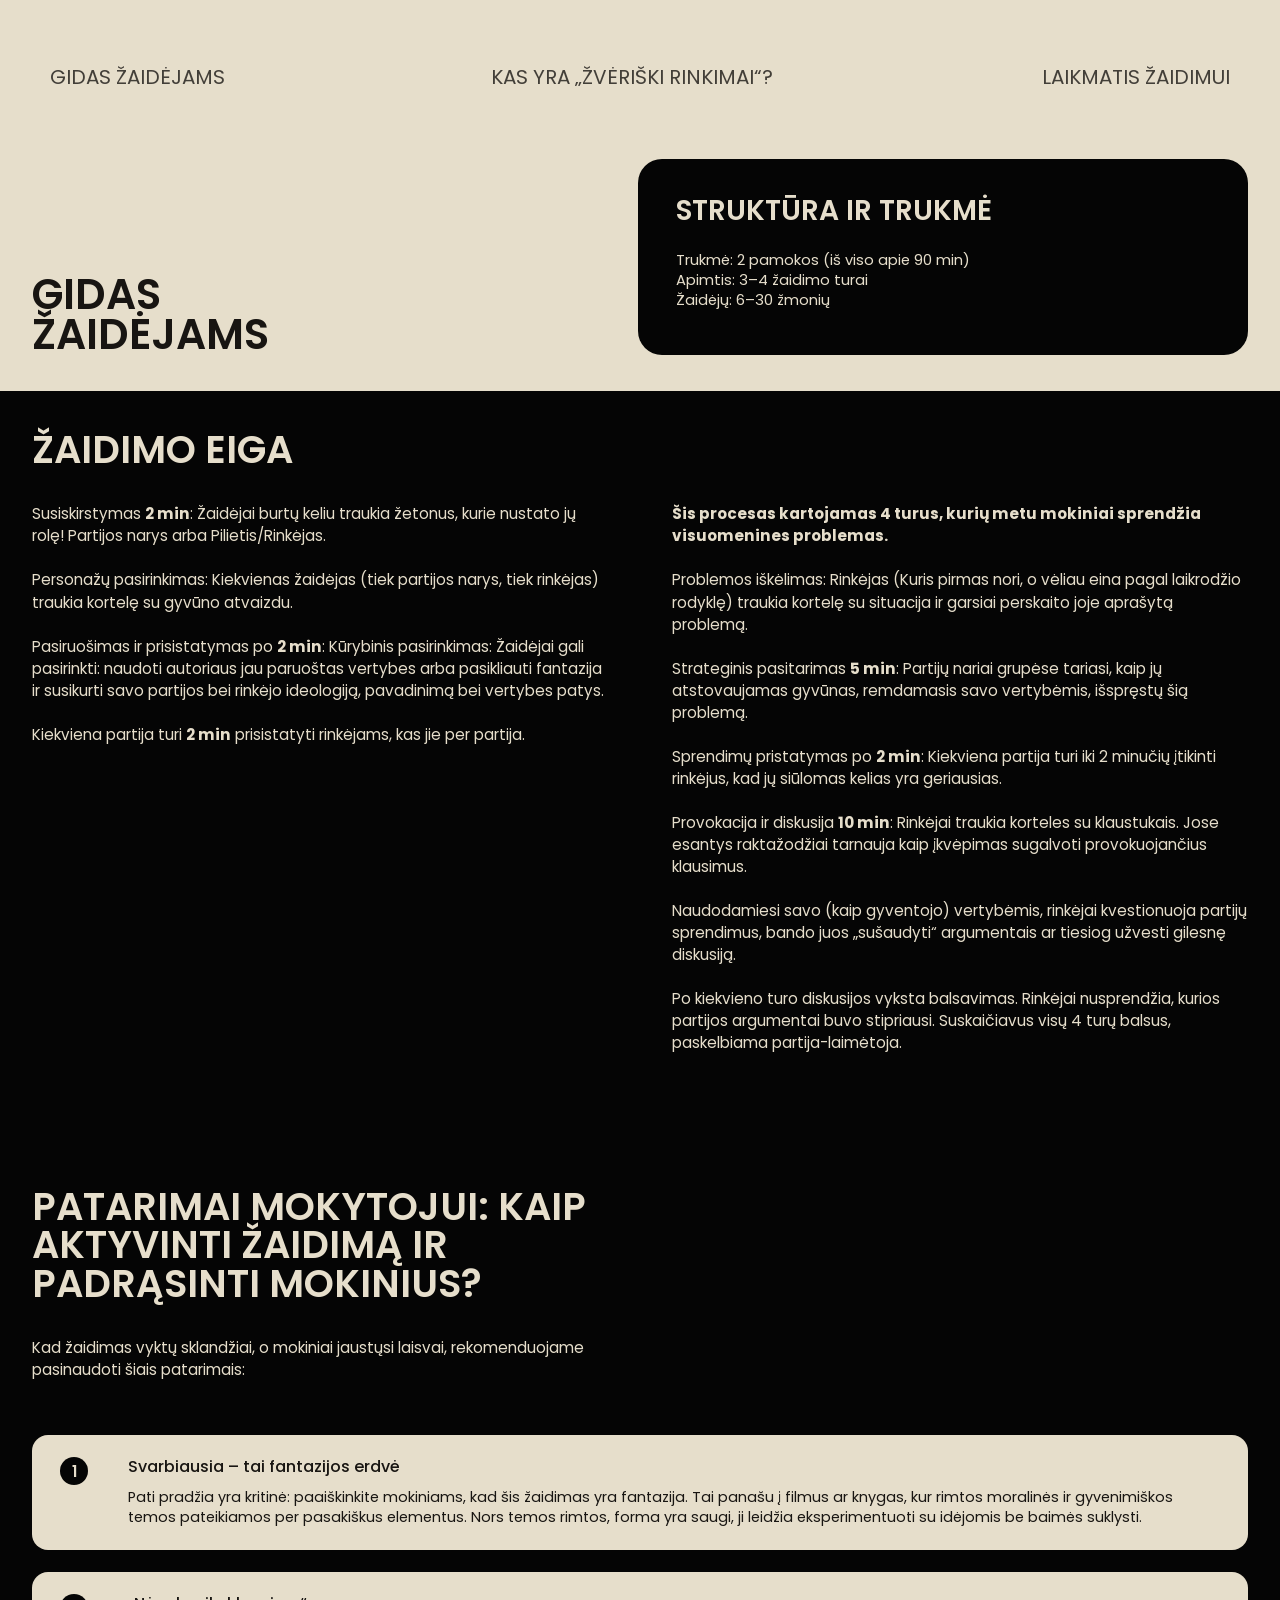
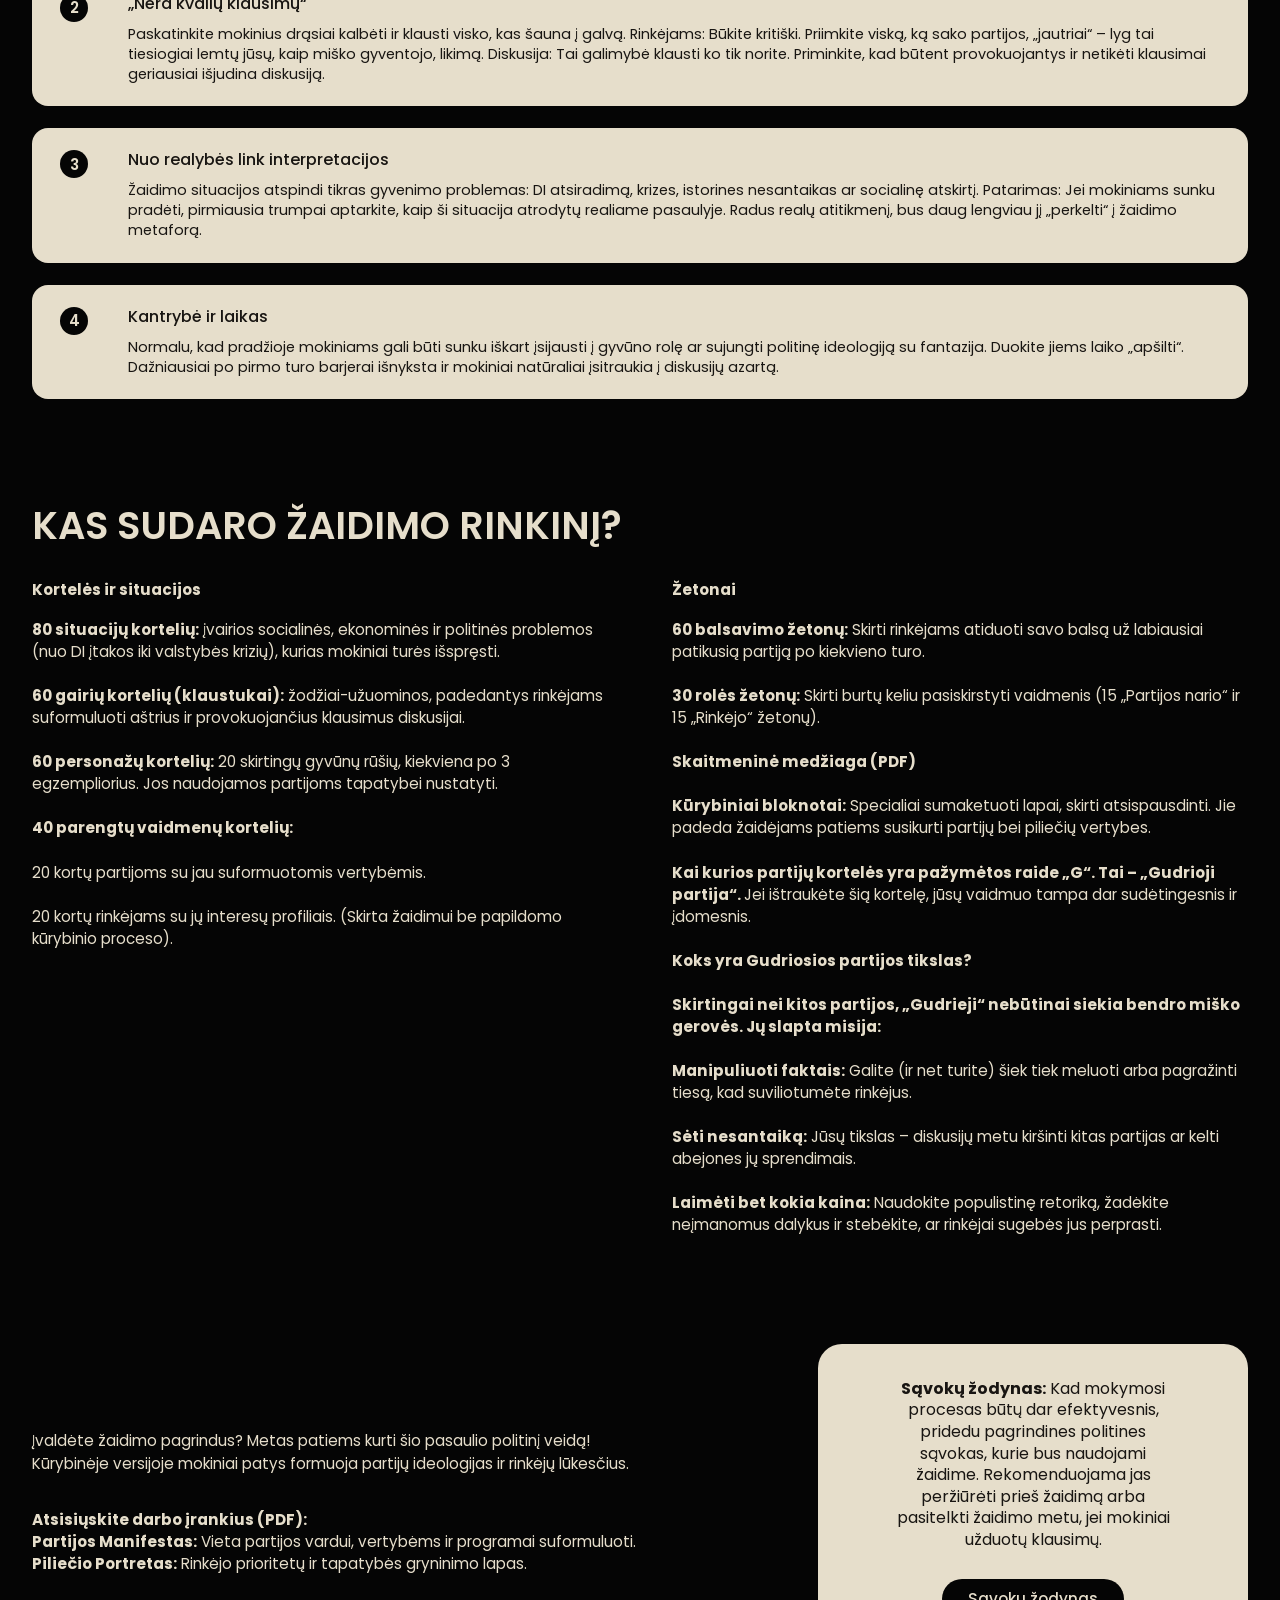
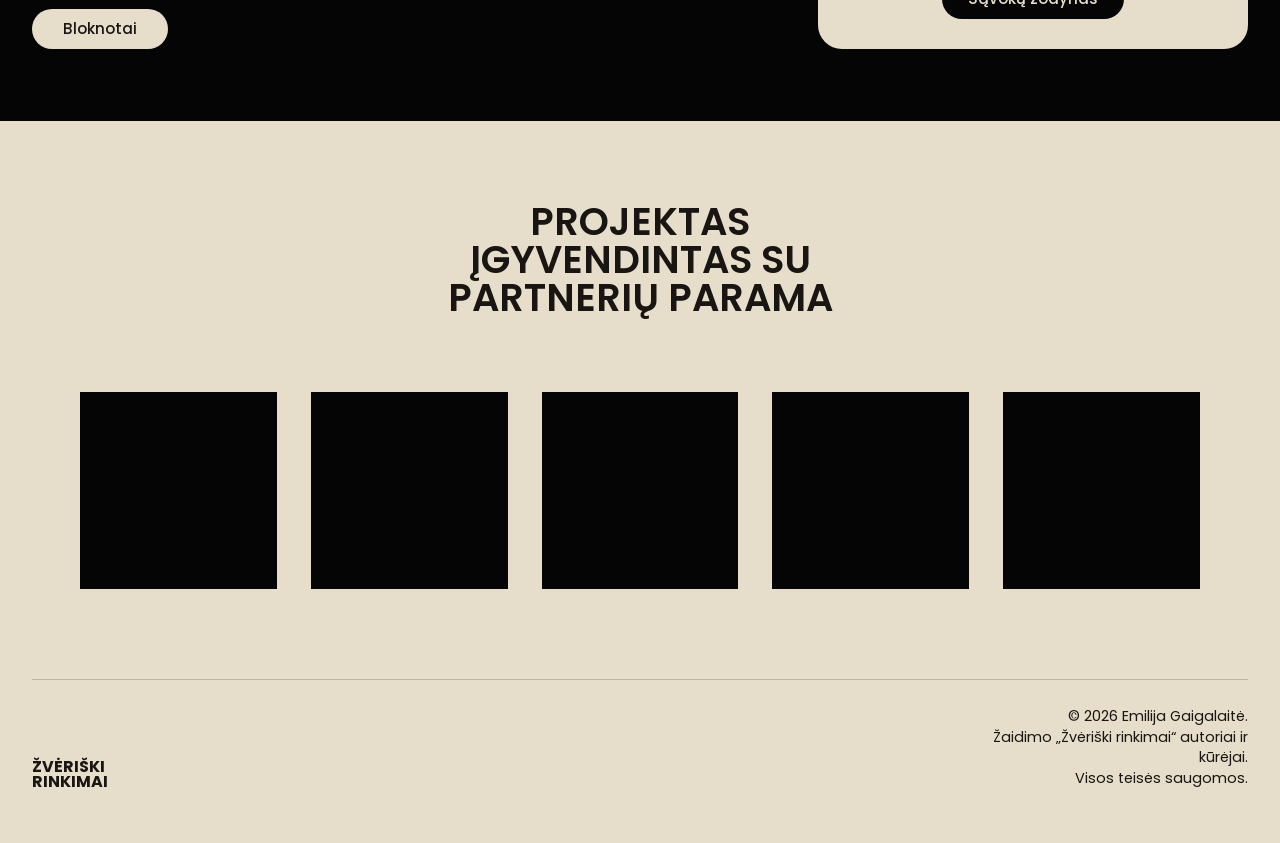
==== commit 24ce5a96: "Update gidas-zaidejams.html" ====
--- a/gidas-zaidejams.html
+++ b/gidas-zaidejams.html
@@ -16,7 +16,7 @@
     />
     <link rel="stylesheet" href="./css/main.css" />
   </head>
-  <body class="guide-page">
+  <body class="guide-page guide-page-v2">
     <header class="hero hero--subpage hero--subpage-light">
       <button
         class="mobile-menu-button mobile-menu-button--dark"
@@ -42,279 +42,302 @@
       </div>
 
       <nav class="topbar topbar--subpage topbar--subpage-light">
-        <a class="topbar__link topbar__link--dark" href="./gidas-zaidejams.html">Gidas žaidėjams</a>
+        <a class="topbar__link topbar__link--dark" href="./gidas-zaidejams.html"
+          >Gidas žaidėjams</a
+        >
         <a class="topbar__link topbar__link--dark topbar__link--center" href="./index.html">
           Kas yra „žvėriški rinkimai“?
         </a>
-        <a class="topbar__link topbar__link--dark" href="./laikmatis.html">Laikmatis žaidimui</a>
+        <a class="topbar__link topbar__link--dark" href="./laikmatis.html"
+          >Laikmatis žaidimui</a
+        >
       </nav>
     </header>
 
-    <section class="guide-hero__intro guide-hero__intro--new">
-      <div class="guide-hero__content guide-hero__content--new">
-        <div class="guide-intro-grid">
-          <h1 class="guide-hero__title guide-hero__title--new">Gidas žaidėjams</h1>
-
-          <div class="guide-intro-copy">
-            <article class="guide-structure-card">
-              <h2>Struktūra ir trukmė</h2>
-              <p>
-                Trukmė: 2 pamokos (iš viso apie 90 min)<br />
-                Apimtis: 3–4 žaidimo turai<br />
-                Žaidėjų: 6–30 žmonių
-              </p>
-            </article>
-          </div>
+    <section class="guide-v2-hero">
+      <div class="guide-v2-shell">
+        <div class="guide-v2-hero-grid">
+          <h1 class="guide-v2-title">Gidas žaidėjams</h1>
+
+          <article class="guide-v2-structure">
+            <h2>Struktūra ir trukmė</h2>
+            <p>
+              Trukmė: 2 pamokos (iš viso apie 90 min)<br />
+              Apimtis: 3–4 žaidimo turai<br />
+              Žaidėjų: 6–30 žmonių
+            </p>
+          </article>
         </div>
       </div>
     </section>
 
-    <main class="guide-main guide-main--new">
-      <section class="guide-section guide-section--new">
-        <div class="guide-process-panel">
-          <h2 class="guide-block-title guide-block-title--new">Žaidimo eiga</h2>
-
-          <div class="guide-process-columns guide-process-columns--top">
-            <div class="guide-column">
+    <main class="guide-v2-main">
+      <section class="guide-v2-dark">
+        <div class="guide-v2-shell">
+          <section class="guide-v2-flow">
+            <h2>Žaidimo eiga</h2>
+
+            <div class="guide-v2-columns">
+              <div class="guide-v2-column">
+                <p>
+                  Susiskirstymas <strong>2 min</strong>: Žaidėjai burtų keliu traukia
+                  žetonus, kurie nustato jų rolę! Partijos narys arba Pilietis/Rinkėjas.
+                </p>
+                <p>
+                  Personažų pasirinkimas: Kiekvienas žaidėjas (tiek partijos narys, tiek
+                  rinkėjas) traukia kortelę su gyvūno atvaizdu.
+                </p>
+                <p>
+                  Pasiruošimas ir prisistatymas po <strong>2 min</strong>: Kūrybinis
+                  pasirinkimas: Žaidėjai gali pasirinkti: naudoti autoriaus jau paruoštas
+                  vertybes arba pasikliauti fantazija ir susikurti savo partijos bei
+                  rinkėjo ideologiją, pavadinimą bei vertybes patys.
+                </p>
+                <p>
+                  Kiekviena partija turi <strong>2 min</strong> prisistatyti rinkėjams,
+                  kas jie per partija.
+                </p>
+              </div>
+
+              <div class="guide-v2-column">
+                <p>
+                  <strong>
+                    Šis procesas kartojamas 4 turus, kurių metu mokiniai sprendžia
+                    visuomenines problemas.
+                  </strong>
+                </p>
+                <p>
+                  Problemos iškėlimas: Rinkėjas (Kuris pirmas nori, o vėliau eina pagal
+                  laikrodžio rodyklę) traukia kortelę su situacija ir garsiai perskaito
+                  joje aprašytą problemą.
+                </p>
+                <p>
+                  Strateginis pasitarimas <strong>5 min</strong>: Partijų nariai grupėse
+                  tariasi, kaip jų atstovaujamas gyvūnas, remdamasis savo vertybėmis,
+                  išspręstų šią problemą.
+                </p>
+                <p>
+                  Sprendimų pristatymas po <strong>2 min</strong>: Kiekviena partija turi
+                  iki 2 minučių įtikinti rinkėjus, kad jų siūlomas kelias yra geriausias.
+                </p>
+                <p>
+                  Provokacija ir diskusija <strong>10 min</strong>: Rinkėjai traukia
+                  korteles su klaustukais. Jose esantys raktažodžiai tarnauja kaip
+                  įkvėpimas sugalvoti provokuojančius klausimus.
+                </p>
+                <p>
+                  Naudodamiesi savo (kaip gyventojo) vertybėmis, rinkėjai kvestionuoja
+                  partijų sprendimus, bando juos „sušaudyti“ argumentais ar tiesiog
+                  užvesti gilesnę diskusiją.
+                </p>
+                <p>
+                  Po kiekvieno turo diskusijos vyksta balsavimas. Rinkėjai nusprendžia,
+                  kurios partijos argumentai buvo stipriausi. Suskaičiavus visų 4 turų
+                  balsus, paskelbiama partija-laimėtoja.
+                </p>
+              </div>
+            </div>
+          </section>
+
+          <section class="guide-v2-tips">
+            <div class="guide-v2-tips-heading">
+              <h2>Patarimai mokytojui: kaip aktyvinti žaidimą ir padrąsinti mokinius?</h2>
               <p>
-                Susiskirstymas <strong>2 min</strong>: Žaidėjai burtų keliu
-                traukia žetonus, kurie nustato jų rolę! Partijos narys arba
-                Pilietis/Rinkėjas.
+                Kad žaidimas vyktų sklandžiai, o mokiniai jaustųsi laisvai,
+                rekomenduojame pasinaudoti šiais patarimais:
               </p>
-              <p>
-                Personažų pasirinkimas: Kiekvienas žaidėjas (tiek partijos
-                narys, tiek rinkėjas) traukia kortelę su gyvūno atvaizdu.
-              </p>
-              <p>
-                Pasiruošimas ir prisistatymas po <strong>2 min</strong>:
-                Kūrybinis pasirinkimas: Žaidėjai gali pasirinkti: naudoti
-                autoriaus jau paruoštas vertybes arba pasikliauti fantazija ir
-                susikurti savo partijos bei rinkėjo ideologiją, pavadinimą bei
-                vertybes patys.
-              </p>
-              <p>
-                Kiekviena partija turi <strong>2 min</strong> prisistatyti
-                rinkėjams, kas jie per partija.
-              </p>
-            </div>
-
-            <div class="guide-column">
-              <p>
-                <strong>
-                  Šis procesas kartojamas 4 turus, kurių metu mokiniai
-                  sprendžia visuomenines problemas.
-                </strong>
-              </p>
-              <p>
-                Problemos iškėlimas: Rinkėjas (Kuris pirmas nori, o vėliau eina
-                pagal laikrodžio rodyklę) traukia kortelę su situacija ir
-                garsiai perskaito joje aprašytą problemą.
-              </p>
-              <p>
-                Strateginis pasitarimas <strong>5 min</strong>: Partijų nariai
-                grupėse tariasi, kaip jų atstovaujamas gyvūnas, remdamasis savo
-                vertybėmis, išspręstų šią problemą.
-              </p>
-              <p>
-                Sprendimų pristatymas <strong>po 2 min</strong>: Kiekviena
-                partija turi iki 2 minučių įtikinti rinkėjus, kad jų siūlomas
-                kelias yra geriausias.
-              </p>
-              <p>
-                Provokacija ir diskusija <strong>10 min</strong>: Rinkėjai
-                traukia korteles su klaustukais. Jose esantys raktažodžiai
-                tarnauja kaip įkvėpimas sugalvoti provokuojančius klausimus.
-              </p>
-              <p>
-                Naudodamiesi savo (kaip gyventojo) vertybėmis, rinkėjai
-                kvestionuoja partijų sprendimus, bando juos „sušaudyti“
-                argumentais ar tiesiog užvesti gilesnę diskusiją.
-              </p>
-              <p>
-                Po kiekvieno turo diskusijos vyksta balsavimas. Rinkėjai
-                nusprendžia, kurios partijos argumentai buvo stipriausi.
-                Suskaičiavus visų 4 turų balsus, paskelbiama partija-laimėtoja.
-              </p>
-            </div>
-          </div>
-
-          <aside class="guide-advice-card">
-            <h3>Patarimai mokytojui: kaip aktyvinti žaidimą ir padrąsinti mokinius?</h3>
-            <p>
-              Kad žaidimas vyktų sklandžiai, o mokiniai jaustųsi laisvai,
-              rekomenduojame pasinaudoti šiais patarimais:
-            </p>
-            <div class="guide-advice-grid">
-              <ol>
-                <li>
-                  <strong>1. Svarbiausia – tai fantazijos erdvė</strong><br />
-                  Pati pradžia yra kritinė: paaiškinkite mokiniams, kad šis
-                  žaidimas yra fantazija. Tai panašu į filmus ar knygas, kur
-                  rimtos moralinės ir gyvenimiškos temos pateikiamos per
-                  pasakiškus elementus. Nors temos rimtos, forma yra saugi,
-                  ji leidžia eksperimentuoti su idėjomis be baimės suklysti.
-                </li>
-                <li>
-                  <strong>2. „Nėra kvailų klausimų“</strong><br />
-                  Paskatinkite mokinius drąsiai kalbėti ir klausti visko, kas
-                  šauna į galvą.<br />
-                  Rinkėjams: Būkite kritiški. Priminkite viską, ką sako
-                  partijos, „jautriai“ – lyg tai tiesiogiai lemtų jūsų, kaip
-                  miško gyventojo, likimą.<br />
-                  Diskusija: Tai galimybė klausti ko tik norite. Priminkite,
-                  kad būtent provokuojantys ir netikėti klausimai geriausiai
-                  išjudina diskusiją.
-                </li>
-              </ol>
-
-              <ol start="3">
-                <li>
-                  <strong>3. Nuo realybės link interpretacijos</strong><br />
-                  Žaidimo situacijos atspindi tikras gyvenimo problemas: DI
-                  atsiradimą, krizes, istorines nesantaikas ar socialinę
-                  atskirtį.<br />
-                  Patarimas: Jei mokiniams sunku pradėti, pirmiausia trumpai
-                  aptarkite, kaip ši situacija atrodytų realiame pasaulyje.
-                  Radus realų atitikmenį, bus daug lengviau jį „perkelti“ į
-                  žaidimo metaforą.
-                </li>
-                <li>
-                  <strong>4. Kantrybė ir laikas</strong><br />
-                  Normalu, kad pradžioje mokiniams gali būti sunku iškart
-                  įsijausti į gyvūno rolę ar sujungti politinę ideologiją su
-                  fantazija. Duokite jiems laiko „apšilti“. Dažniausiai po
-                  pirmo turo barjerai išnyksta ir mokiniai natūraliai
-                  įsitraukia į diskusijų azartą.
-                </li>
-                <li>
-                  <strong>5. Žaidybinis rimtumas</strong><br />
-                  Nors tai žaidimas, skatinkite į jį žiūrėti „žaidybiškai
-                  rimtai“. Tai reiškia, kad nors mes žaidžiame, mes nuoširdžiai
-                  kovojame už savo idėjas ir savo „miško“ gerovę. Tai sukuria
-                  azartą ir gilesnį supratimą apie politinę atsakomybę.
-                </li>
-              </ol>
-            </div>
-          </aside>
-
-          <div class="guide-tools">
-            <section class="guide-kit">
-              <h2 class="guide-block-title guide-block-title--new guide-block-title--kit">
-                Kas sudaro žaidimo rinkinį?
-              </h2>
-
-              <div class="guide-process-columns guide-process-columns--kit">
-                <div class="guide-column">
-                  <p><strong>Kortelės ir situacijos</strong></p>
+            </div>
+
+            <div class="guide-v2-tip-list">
+              <article class="guide-v2-tip-card">
+                <div class="guide-v2-tip-badge">1</div>
+                <div class="guide-v2-tip-copy">
+                  <h3>Svarbiausia – tai fantazijos erdvė</h3>
                   <p>
-                    <strong>80 situacijų kortelių:</strong> įvairios socialinės, ekonominės ir
-                    politinės problemos (nuo DI įtakos iki valstybės krizių), kurias mokiniai
-                    turės išspręsti.
-                  </p>
-                  <p>
-                    <strong>60 gairių kortelių (klaustukai):</strong> žodžiai-užuominos,
-                    padedantys rinkėjams suformuluoti aštrius ir provokuojančius klausimus
-                    diskusijai.
-                  </p>
-                  <p>
-                    <strong>60 personažų kortelių:</strong> 20 skirtingų gyvūnų rūšių,
-                    kiekviena po 3 egzempliorius. Jos naudojamos partijoms tapatybei nustatyti.
-                  </p>
-                  <p>
-                    <strong>40 parengtų vaidmenų kortelių:</strong>
-                  </p>
-                  <p>20 kortų partijoms su jau suformuotomis vertybėmis.</p>
-                  <p>
-                    20 kortų rinkėjams su jų interesų profiliais. (Skirta žaidimui be papildomo
-                    kūrybinio proceso).
+                    Pati pradžia yra kritinė: paaiškinkite mokiniams, kad šis žaidimas
+                    yra fantazija. Tai panašu į filmus ar knygas, kur rimtos moralinės ir
+                    gyvenimiškos temos pateikiamos per pasakiškus elementus. Nors temos
+                    rimtos, forma yra saugi, ji leidžia eksperimentuoti su idėjomis be
+                    baimės suklysti.
                   </p>
                 </div>
-
-                <div class="guide-column">
-                  <p><strong>Žetonai</strong></p>
+              </article>
+
+              <article class="guide-v2-tip-card">
+                <div class="guide-v2-tip-badge">2</div>
+                <div class="guide-v2-tip-copy">
+                  <h3>„Nėra kvailų klausimų“</h3>
                   <p>
-                    <strong>60 balsavimo žetonų:</strong> skirti rinkėjams atiduoti savo balsą
-                    už labiausiai patikusią partiją po kiekvieno turo.
-                  </p>
-                  <p>
-                    <strong>30 rolės žetonų:</strong> skirti burtų keliu pasiskirstyti
-                    vaidmenis (15 „Partijos nario“ ir 15 „Rinkėjo“ žetonų).
-                  </p>
-                  <p><strong>Skaitmeninė medžiaga (PDF)</strong></p>
-                  <p>
-                    <strong>Kūrybiniai bloknotai:</strong> specialiai sumaketuoti lapai, skirti
-                    atsispausdinti. Jie padeda žaidėjams patiems susikurti partijų bei piliečių
-                    vertybes.
-                  </p>
-                  <p>
-                    <strong>
-                      Kai kurios partijų kortelės yra pažymėtos raide „G“. Tai – „Gudrioji
-                      partija“.
-                    </strong>
-                    Jei ištraukėte šią kortelę, jūsų vaidmuo tampa dar sudėtingesnis ir
-                    įdomesnis.
-                  </p>
-                  <p><strong>Koks yra Gudriosios partijos tikslas?</strong></p>
-                  <p>
-                    <strong>Skirtingai nei kitos partijos, „Gudrieji“ nebūtinai siekia bendro
-                    miško gerovės. Jų slapta misija:</strong>
-                  </p>
-                  <p>
-                    <strong>Manipuliuoti faktais:</strong> galite (ir net turite) šiek tiek
-                    meluoti arba pagražinti tiesą, kad suviliotumėte rinkėjus.
-                  </p>
-                  <p>
-                    <strong>Sėti nesantaiką:</strong> jūsų tikslas – diskusijų metu kiršinti
-                    kitas partijas ar kelti abejones jų sprendimais.
-                  </p>
-                  <p>
-                    <strong>Laimėti bet kokia kaina:</strong> naudokite populistinę retoriką,
-                    žadėkite neįmanomus dalykus ir stebėkite, ar rinkėjai sugebės jus perprasti.
+                    Paskatinkite mokinius drąsiai kalbėti ir klausti visko, kas šauna į
+                    galvą. Rinkėjams: Būkite kritiški. Priimkite viską, ką sako partijos,
+                    „jautriai“ – lyg tai tiesiogiai lemtų jūsų, kaip miško gyventojo,
+                    likimą. Diskusija: Tai galimybė klausti ko tik norite. Priminkite,
+                    kad būtent provokuojantys ir netikėti klausimai geriausiai išjudina
+                    diskusiją.
                   </p>
                 </div>
-              </div>
-            </section>
-
-            <p class="guide-tools__lead">
-              Įvaldėte žaidimo pagrindus? Metas patiems kurti šio pasaulio politinį veidą!
-              Kūrybinėje versijoje mokiniai patys formuoja partijų ideologijas ir rinkėjų
-              lūkesčius.
-            </p>
-
-            <p class="guide-tools__files">
-              <strong>Atsisiųskite darbo įrankius (PDF):</strong><br />
-              <strong>Partijos Manifestas:</strong> vieta partijos vardui, vertybėms ir
-              programai suformuluoti.<br />
-              <strong>Piliečio Portretas:</strong> rinkėjo prioritetų ir tapatybės gryninimo
-              lapas.
-            </p>
-
-            <div class="guide-pill-stack guide-pill-stack--left">
-              <span class="guide-pill guide-pill--dark">Bloknotai</span>
-            </div>
-          </div>
+              </article>
+
+              <article class="guide-v2-tip-card">
+                <div class="guide-v2-tip-badge">3</div>
+                <div class="guide-v2-tip-copy">
+                  <h3>Nuo realybės link interpretacijos</h3>
+                  <p>
+                    Žaidimo situacijos atspindi tikras gyvenimo problemas: DI atsiradimą,
+                    krizes, istorines nesantaikas ar socialinę atskirtį. Patarimas: Jei
+                    mokiniams sunku pradėti, pirmiausia trumpai aptarkite, kaip ši
+                    situacija atrodytų realiame pasaulyje. Radus realų atitikmenį, bus
+                    daug lengviau jį „perkelti“ į žaidimo metaforą.
+                  </p>
+                </div>
+              </article>
+
+              <article class="guide-v2-tip-card">
+                <div class="guide-v2-tip-badge">4</div>
+                <div class="guide-v2-tip-copy">
+                  <h3>Kantrybė ir laikas</h3>
+                  <p>
+                    Normalu, kad pradžioje mokiniams gali būti sunku iškart įsijausti į
+                    gyvūno rolę ar sujungti politinę ideologiją su fantazija. Duokite
+                    jiems laiko „apšilti“. Dažniausiai po pirmo turo barjerai išnyksta ir
+                    mokiniai natūraliai įsitraukia į diskusijų azartą.
+                  </p>
+                </div>
+              </article>
+            </div>
+          </section>
+
+          <section class="guide-v2-kit">
+            <h2>Kas sudaro žaidimo rinkinį?</h2>
+
+            <div class="guide-v2-columns guide-v2-columns--kit">
+              <div class="guide-v2-column">
+                <p><strong>Kortelės ir situacijos</strong></p>
+                <p>
+                  <strong>80 situacijų kortelių:</strong> įvairios socialinės, ekonominės
+                  ir politinės problemos (nuo DI įtakos iki valstybės krizių), kurias
+                  mokiniai turės išspręsti.
+                </p>
+                <p>
+                  <strong>60 gairių kortelių (klaustukai):</strong> žodžiai-užuominos,
+                  padedantys rinkėjams suformuluoti aštrius ir provokuojančius klausimus
+                  diskusijai.
+                </p>
+                <p>
+                  <strong>60 personažų kortelių:</strong> 20 skirtingų gyvūnų rūšių,
+                  kiekviena po 3 egzempliorius. Jos naudojamos partijoms tapatybei
+                  nustatyti.
+                </p>
+                <p><strong>40 parengtų vaidmenų kortelių:</strong></p>
+                <p>20 kortų partijoms su jau suformuotomis vertybėmis.</p>
+                <p>
+                  20 kortų rinkėjams su jų interesų profiliais. (Skirta žaidimui be
+                  papildomo kūrybinio proceso).
+                </p>
+              </div>
+
+              <div class="guide-v2-column">
+                <p><strong>Žetonai</strong></p>
+                <p>
+                  <strong>60 balsavimo žetonų:</strong> Skirti rinkėjams atiduoti savo
+                  balsą už labiausiai patikusią partiją po kiekvieno turo.
+                </p>
+                <p>
+                  <strong>30 rolės žetonų:</strong> Skirti burtų keliu pasiskirstyti
+                  vaidmenis (15 „Partijos nario“ ir 15 „Rinkėjo“ žetonų).
+                </p>
+                <p><strong>Skaitmeninė medžiaga (PDF)</strong></p>
+                <p>
+                  <strong>Kūrybiniai bloknotai:</strong> Specialiai sumaketuoti lapai,
+                  skirti atsispausdinti. Jie padeda žaidėjams patiems susikurti partijų
+                  bei piliečių vertybes.
+                </p>
+                <p>
+                  <strong>
+                    Kai kurios partijų kortelės yra pažymėtos raide „G“. Tai –
+                    „Gudrioji partija“.
+                  </strong>
+                  Jei ištraukėte šią kortelę, jūsų vaidmuo tampa dar sudėtingesnis ir
+                  įdomesnis.
+                </p>
+                <p><strong>Koks yra Gudriosios partijos tikslas?</strong></p>
+                <p>
+                  <strong>
+                    Skirtingai nei kitos partijos, „Gudrieji“ nebūtinai siekia bendro
+                    miško gerovės. Jų slapta misija:
+                  </strong>
+                </p>
+                <p>
+                  <strong>Manipuliuoti faktais:</strong> Galite (ir net turite) šiek tiek
+                  meluoti arba pagražinti tiesą, kad suviliotumėte rinkėjus.
+                </p>
+                <p>
+                  <strong>Sėti nesantaiką:</strong> Jūsų tikslas – diskusijų metu
+                  kiršinti kitas partijas ar kelti abejones jų sprendimais.
+                </p>
+                <p>
+                  <strong>Laimėti bet kokia kaina:</strong> Naudokite populistinę retoriką,
+                  žadėkite neįmanomus dalykus ir stebėkite, ar rinkėjai sugebės jus
+                  perprasti.
+                </p>
+              </div>
+            </div>
+          </section>
+
+          <section class="guide-v2-resources">
+            <div class="guide-v2-resources-copy">
+              <p class="guide-v2-resources-lead">
+                Įvaldėte žaidimo pagrindus? Metas patiems kurti šio pasaulio politinį
+                veidą! Kūrybinėje versijoje mokiniai patys formuoja partijų ideologijas
+                ir rinkėjų lūkesčius.
+              </p>
+              <p class="guide-v2-resources-files">
+                <strong>Atsisiųskite darbo įrankius (PDF):</strong><br />
+                <strong>Partijos Manifestas:</strong> Vieta partijos vardui, vertybėms ir
+                programai suformuluoti.<br />
+                <strong>Piliečio Portretas:</strong> Rinkėjo prioritetų ir tapatybės
+                gryninimo lapas.
+              </p>
+              <div class="guide-v2-button-row">
+                <span class="guide-v2-pill guide-v2-pill--light">Bloknotai</span>
+              </div>
+            </div>
+
+            <article class="guide-v2-glossary-card">
+              <p>
+                <strong>Sąvokų žodynas:</strong> Kad mokymosi procesas būtų dar
+                efektyvesnis, pridedu pagrindines politines sąvokas, kurie bus naudojami
+                žaidime. Rekomenduojama jas peržiūrėti prieš žaidimą arba pasitelkti
+                žaidimo metu, jei mokiniai užduotų klausimų.
+              </p>
+              <a class="guide-v2-pill guide-v2-pill--dark" href="./savoku-zodynas.html"
+                >Sąvokų žodynas</a
+              >
+            </article>
+          </section>
         </div>
       </section>
 
-      <section class="guide-section guide-section--new">
-        <div class="guide-bottom-cards">
-       <article class="guide-bottom-card guide-bottom-card--light">
-  <p>
-    <strong>Sąvokų žodynas:</strong> Kad mokymosi procesas būtų dar efektyvesnis,
-    pridedu pagrindines politines sąvokas, kurie bus naudojami žaidime.
-    Rekomenduojama jas peržiūrėti prieš žaidimą arba pasitelkti žaidimo metu,
-    jei mokiniai užduotų klausimų.
-  </p>
-  <a class="guide-pill guide-pill--dark" href="./savoku-zodynas.html">Sąvokų žodynas</a>
-</article>
-
-          <article class="guide-bottom-card guide-bottom-card--dark">
+      <section class="guide-v2-support">
+        <div class="guide-v2-shell">
+          <h2>Projektas įgyvendintas su partnerių parama</h2>
+
+          <div class="guide-v2-support-logos">
+            <span></span>
+            <span></span>
+            <span></span>
+            <span></span>
+            <span></span>
+          </div>
+
+          <footer class="guide-v2-footer">
+            <div class="guide-v2-footer-mark">Žvėriški rinkimai</div>
             <p>
-              <strong>Autoriaus patarimas:</strong> Pradžioje rekomenduojama išbandyti
-              žaidimą su paruoštais personažais – taip mokiniai lengviau suvoks politinio
-              identiteto struktūrą.
+              © 2026 Emilija Gaigalaitė.<br />
+              Žaidimo „Žvėriški rinkimai“ autoriai ir kūrėjai.<br />
+              Visos teisės saugomos.
             </p>
-          </article>
+          </footer>
         </div>
       </section>
     </main>
--- a/css/main.css
+++ b/css/main.css
@@ -335,7 +335,9 @@
 }
 
 .home-why__panel {
-  border: 1px solid rgba(230, 222, 203, 0.72);
+  border: none;
+  outline: none;
+  box-shadow: none;
   border-radius: 30px;
   padding: 94px 32px 90px;
 }
@@ -740,7 +742,8 @@
     padding: 42px 28px 34px;
     border-radius: 30px;
     gap: 42px;
-    justify-content: flex-start;
+    justify-content: center;
+    align-items: center;
     box-shadow: none;
   }
 
@@ -1655,12 +1658,13 @@
 }
 
 .guide-process-panel {
-  min-height: 2423px;
-  padding: 58px 32px 42px;
+  min-height: 0;
+  height: auto;
+  padding: 58px 32px 72px;
   border-radius: 30px;
   background: #050505;
   color: var(--text-light);
-  overflow: hidden;
+  overflow: visible;
 }
 
 .guide-block-title--new {
@@ -1672,21 +1676,27 @@
 }
 
 .guide-process-columns {
-  display: flex;
+  display: grid;
+  grid-template-columns: repeat(2, minmax(0, 560px));
+  gap: clamp(40px, 6vw, 96px);
+  align-items: start;
   justify-content: space-between;
-  gap: 20px;
+  max-width: 1280px;
+  margin: 0 auto;
 }
 
 .guide-process-columns .guide-column p {
   margin: 0 0 24px;
   color: rgba(230, 222, 203, 0.94);
-  font-size: 20px;
-  line-height: 1.163;
+  font-size: clamp(15px, 1.1vw, 20px);
+  line-height: 1.5;
+  max-width: 560px;
+  overflow-wrap: break-word;
 }
 
 .guide-process-columns .guide-column {
-  flex: 0 0 628px;
-  max-width: 628px;
+  min-width: 0;
+  max-width: 100%;
 }
 
 .guide-process-columns .guide-column strong {
@@ -1697,24 +1707,30 @@
   align-items: flex-start;
 }
 
-.guide-pill-stack--left .guide-pill {
+.primary-button {
   min-width: 126px;
   min-height: 41px;
   padding: 0 24px;
   border-radius: 999px;
-  background: var(--section-light);
-  color: var(--text-dark);
+  background: #050505;
+  color: var(--text-light);
   font-size: 16px;
+  font-weight: 500;
+  line-height: 1;
+  text-align: center;
 }
 
 .guide-advice-card {
-  width: 100%;
-  min-height: 950px;
+  width: min(100%, 720px);
+  max-width: 100%;
+  min-height: 0;
+  height: auto;
   margin-top: 104px;
   padding: 61px 41px 36px;
   border-radius: 30px;
   background: var(--section-light);
   color: var(--text-dark);
+  overflow-wrap: break-word;
 }
 
 .guide-advice-card h3 {
@@ -1749,14 +1765,14 @@
 }
 
 .guide-advice-grid {
-  display: flex;
-  justify-content: space-between;
-  gap: 25px;
+  display: grid;
+  grid-template-columns: repeat(2, minmax(0, 1fr));
+  gap: clamp(28px, 4vw, 48px);
   align-items: start;
 }
 
 .guide-advice-grid ol {
-  flex: 0 0 587px;
+  min-width: 0;
 }
 
 .guide-tools {
@@ -1850,14 +1866,6 @@
   min-height: 307px;
 }
 
-.guide-pill--dark {
-  min-width: 252px;
-  min-height: 56px;
-  background: #050505;
-  color: var(--text-light);
-  font-size: 20px;
-}
-
 .glossary-page {
   background: #050505;
   color: var(--text-light);
@@ -2271,7 +2279,8 @@
   }
 
   .guide-process-panel {
-    min-height: 1782px;
+    min-height: 0;
+    height: auto;
     padding: 58px 52px 60px;
   }
 
@@ -2281,23 +2290,25 @@
   }
 
   .guide-process-columns {
-    gap: 148px;
+    grid-template-columns: repeat(2, minmax(0, 620px));
+    gap: clamp(56px, 6vw, 110px);
+    max-width: 1350px;
   }
 
   .guide-process-columns .guide-column {
-    flex: 0 0 782px;
-    max-width: 782px;
+    max-width: 100%;
   }
 
   .guide-process-columns .guide-column p {
     font-size: 20px;
-    line-height: 1.163;
+    line-height: 1.5;
+    max-width: 620px;
   }
 
   .guide-advice-card {
-    flex: 0 0 789px;
-    width: 789px;
-    min-height: 1220px;
+    width: min(100%, 789px);
+    max-width: 100%;
+    min-height: 0;
     margin-top: 28px;
     margin-left: auto;
     padding: 38px 56px 42px;
@@ -2314,7 +2325,7 @@
     max-width: 626px;
     margin-bottom: 44px;
     font-size: 20px;
-    line-height: 1.163;
+    line-height: 1.5;
   }
 
   .guide-advice-grid {
@@ -2333,7 +2344,7 @@
 
   .guide-advice-card li {
     font-size: 20px;
-    line-height: 1.163;
+    line-height: 1.5;
   }
 
   .guide-tools {
@@ -2377,7 +2388,7 @@
     line-height: 1.163;
   }
 
-  .guide-pill-stack--left .guide-pill {
+  .primary-button {
     min-width: 314px;
     min-height: 69px;
     font-size: 20px;
@@ -2410,12 +2421,6 @@
 
   .guide-bottom-card--dark p {
     max-width: 517px;
-  }
-
-  .guide-pill--dark {
-    min-width: 252px;
-    min-height: 56px;
-    font-size: 20px;
   }
 
   .glossary-page .hero--subpage {
@@ -3073,11 +3078,21 @@
     align-items: center;
   }
 
-  .guide-pill-stack--left .guide-pill {
+  .primary-button {
     width: 174px;
-    min-height: 38px;
-    padding: 0 10px;
-    border-radius: 300px;
+    min-width: 174px;
+    height: 40px;
+    min-height: 40px;
+    padding: 0 24px;
+    border-radius: 999px;
+    font-size: 15px;
+    font-weight: 600;
+    line-height: 1;
+    display: inline-flex;
+    align-items: center;
+    justify-content: center;
+    text-align: center;
+    white-space: nowrap;
   }
 
   .guide-bottom-cards {
@@ -3460,6 +3475,860 @@
   }
 }
 
+/* Responsive refinement layer: keeps the existing design language while making
+   layouts scale more naturally across laptop, tablet and phone widths. */
+@media (max-width: 1200px) {
+  .topbar,
+  .topbar--subpage,
+  .section--dark .container,
+  .section--light .container,
+  .guide-hero__content--new,
+  .guide-section--new,
+  .glossary-main--new,
+  .timer-stage-shell {
+    width: min(calc(100% - 64px), 1180px);
+  }
+
+  .topbar,
+  .topbar--subpage {
+    font-size: 18px;
+    gap: 18px;
+  }
+
+  .hero:not(.hero--subpage) {
+    min-height: auto;
+    padding-bottom: 88px;
+  }
+
+  .hero:not(.hero--subpage) .hero__content {
+    width: min(calc(100% - 64px), 520px);
+  }
+
+  .hero:not(.hero--subpage) .hero__logo {
+    width: min(100%, 360px);
+  }
+
+  .hero:not(.hero--subpage) .hero__animal-frame {
+    width: min(100%, 280px);
+    height: 220px;
+  }
+
+  .section__grid,
+  .guide-intro-grid,
+  .guide-process-columns,
+  .guide-process-columns--kit,
+  .guide-bottom-cards,
+  .glossary-top-grid,
+  .timer-stage {
+    grid-template-columns: 1fr;
+  }
+
+  .guide-intro-grid,
+  .guide-process-columns,
+  .guide-process-columns--kit,
+  .guide-bottom-cards {
+    display: flex;
+    flex-direction: column;
+  }
+
+  .home-about .section__grid {
+    grid-template-columns: 1fr;
+    gap: 28px;
+  }
+
+  .home-about .section__title-block,
+  .home-about .section__body,
+  .home-features__intro,
+  .section__note {
+    max-width: 100%;
+  }
+
+  .home-features__cards,
+  .home-features .features,
+  .features {
+    display: grid;
+    grid-template-columns: repeat(2, minmax(260px, 311px));
+    justify-content: center;
+    gap: 22px;
+  }
+
+  .home-features .feature-card,
+  .feature-card {
+    width: 100%;
+    min-width: 0;
+    max-width: none;
+    flex: initial;
+  }
+
+  .guide-intro-copy,
+  .guide-tools,
+  .guide-process-columns .guide-column,
+  .guide-process-columns--kit .guide-column,
+  .guide-advice-grid ol,
+  .guide-bottom-card--light,
+  .guide-bottom-card--dark,
+  .glossary-top-card {
+    width: 100%;
+    max-width: 100%;
+    flex: 1 1 auto;
+  }
+
+  .guide-hero__title--new {
+    flex: 1 1 auto;
+    margin-top: 0;
+  }
+
+  .guide-intro-copy {
+    gap: 48px;
+  }
+
+  .guide-structure-card,
+  .guide-advice-card {
+    width: 100%;
+    margin-left: 0;
+  }
+
+  .guide-process-panel {
+    min-height: 0;
+  }
+
+  .guide-advice-grid {
+    display: flex;
+    flex-direction: column;
+    gap: 38px;
+  }
+
+  .guide-tools,
+  .guide-kit {
+    margin-top: 48px;
+    max-width: 100%;
+  }
+
+  .guide-bottom-cards {
+    gap: 22px;
+  }
+
+  .glossary-top-grid {
+    gap: 24px;
+  }
+
+  .glossary-top-card:last-child {
+    display: block;
+  }
+
+  .timer-main {
+    width: min(calc(100% - 64px), 1180px);
+    padding-top: 72px;
+  }
+
+  .timer-info-panel,
+  .timer-display-panel {
+    min-height: 0;
+  }
+}
+
+@media (max-width: 900px) {
+  .topbar,
+  .topbar--subpage,
+  .container,
+  .guide-hero__content--new,
+  .guide-section--new,
+  .glossary-main--new,
+  .timer-main,
+  .timer-stage-shell {
+    width: min(calc(100% - 48px), 900px);
+  }
+
+  .topbar,
+  .topbar--subpage {
+    font-size: 16px;
+    gap: 14px;
+  }
+
+  .topbar--subpage {
+    grid-template-columns: repeat(3, minmax(0, 1fr));
+  }
+
+  .hero:not(.hero--subpage) .hero__content {
+    width: min(calc(100% - 48px), 460px);
+  }
+
+  .hero:not(.hero--subpage) .hero__logo {
+    width: min(100%, 320px);
+    margin-bottom: 40px;
+  }
+
+  .hero:not(.hero--subpage) .hero__animal-frame {
+    width: min(100%, 240px);
+    height: 200px;
+  }
+
+  .home-features__cards,
+  .home-features .features,
+  .features {
+    grid-template-columns: repeat(2, minmax(220px, 1fr));
+  }
+
+  .home-features .feature-card,
+  .feature-card {
+    min-height: 300px;
+  }
+
+  .guide-hero__title--new,
+  .guide-block-title--new,
+  .glossary-title--new,
+  .timer-copy__title {
+    font-size: clamp(2rem, 5vw, 2.75rem);
+    line-height: 1;
+  }
+
+  .guide-process-panel,
+  .guide-advice-card,
+  .guide-structure-card,
+  .glossary-top-card,
+  .timer-info-panel,
+  .timer-display-panel {
+    padding-left: 28px;
+    padding-right: 28px;
+  }
+
+  .guide-process-columns,
+  .guide-process-columns--kit {
+    gap: 24px;
+  }
+
+  .guide-advice-card {
+    margin-top: 48px;
+  }
+
+  .guide-tools__lead,
+  .guide-tools__files,
+  .guide-process-columns .guide-column p,
+  .guide-process-columns--kit .guide-column p,
+  .glossary-top-card p,
+  .glossary-main--new .glossary-item,
+  .timer-copy__lead,
+  .timer-copy__label,
+  .timer-copy__recommendations p {
+    font-size: 18px;
+    line-height: 1.45;
+  }
+
+  .timer-stage {
+    gap: 24px;
+  }
+
+  .timer-info-panel,
+  .timer-display-panel {
+    padding-top: 48px;
+    padding-bottom: 40px;
+  }
+
+  .timer-clock-wrap {
+    margin-bottom: 56px;
+  }
+
+  .timer-side-controls {
+    max-width: 100%;
+    grid-template-columns: repeat(2, minmax(0, 180px));
+    justify-content: center;
+  }
+}
+
+@media (max-width: 768px) {
+  img,
+  .hero__logo,
+  .hero__animal-image,
+  .feature-card img,
+  .timer-nav__logo img,
+  .guide-nav__logo img {
+    max-width: 100%;
+    height: auto;
+  }
+
+  .mobile-menu-button {
+    display: block;
+  }
+
+  .topbar {
+    display: none;
+  }
+
+  .hero {
+    min-height: auto;
+    padding-top: 24px;
+  }
+
+  .container,
+  .guide-hero__content--new,
+  .guide-section--new,
+  .glossary-main--new,
+  .timer-main,
+  .timer-stage-shell {
+    width: min(calc(100% - 32px), 760px);
+  }
+
+  .hero:not(.hero--subpage) {
+    padding-bottom: 56px;
+  }
+
+  .hero:not(.hero--subpage) .hero__content {
+    width: min(calc(100% - 32px), 420px);
+    display: flex;
+    flex-direction: column;
+    align-items: center;
+    padding-top: 18px;
+  }
+
+  .hero:not(.hero--subpage) .hero__logo {
+    width: min(100%, 280px);
+    margin: 44px 0 0;
+  }
+
+  .hero:not(.hero--subpage) .hero__animal-frame {
+    width: min(100%, 220px);
+    height: 176px;
+    margin-top: 18px;
+  }
+
+  .section,
+  .guide-main,
+  .glossary-main,
+  .timer-main {
+    padding-top: 56px;
+    padding-bottom: 56px;
+  }
+
+  .section--dark,
+  .section--light {
+    padding-top: 56px;
+    padding-bottom: 64px;
+  }
+
+  .section__heading,
+  .home-features__intro,
+  .home-features__note,
+  .section__body,
+  .guide-tools,
+  .guide-process-panel,
+  .guide-advice-card,
+  .glossary-title--new,
+  .glossary-list {
+    max-width: 100%;
+  }
+
+  .section__title-main,
+  .section--light .section__heading h2,
+  .section--final .section__heading h2,
+  .guide-hero__title--new,
+  .guide-block-title--new,
+  .glossary-title--new {
+    font-size: 24px;
+    line-height: 1;
+  }
+
+  .home-features__cards,
+  .home-features .features,
+  .features,
+  .guide-bottom-cards,
+  .glossary-top-grid {
+    grid-template-columns: 1fr;
+  }
+
+  .home-features__cards,
+  .guide-bottom-cards {
+    display: flex;
+    flex-direction: column;
+    align-items: center;
+  }
+
+  .feature-card,
+  .guide-bottom-card,
+  .guide-structure-card,
+  .guide-advice-card,
+  .glossary-top-card {
+    width: min(100%, 341px);
+  }
+
+  .feature-card {
+    min-height: 274px;
+  }
+
+  .guide-hero__title--new {
+    width: auto;
+    margin-top: 88px;
+  }
+
+  .guide-structure-card {
+    min-height: 0;
+    margin-top: 40px;
+  }
+
+  .guide-process-panel {
+    width: 100%;
+    padding: 0 0 32px;
+  }
+
+  .guide-process-columns,
+  .guide-process-columns--kit,
+  .guide-advice-grid {
+    gap: 32px;
+  }
+
+  .guide-advice-card ol,
+  .guide-advice-grid ol {
+    gap: 40px;
+  }
+
+  .guide-bottom-card p {
+    font-size: 16px;
+    line-height: 1.35;
+  }
+
+  .glossary-main--new {
+    padding-top: 72px;
+    padding-bottom: 72px;
+  }
+
+  .glossary-top-card {
+    width: 100%;
+    padding: 24px 20px;
+  }
+
+  .glossary-top-card h2 {
+    font-size: 18px;
+  }
+
+  .glossary-main--new .glossary-item {
+    font-size: 16px;
+    line-height: 1.5;
+  }
+
+  .timer-main {
+    padding-top: 40px;
+  }
+
+  .timer-stage {
+    display: grid;
+    grid-template-columns: 1fr;
+  }
+
+  .timer-info-panel,
+  .timer-display-panel {
+    width: 100%;
+  }
+
+  .timer-copy__title,
+  .timer-copy__lead,
+  .timer-copy__label,
+  .timer-copy__recommendations p,
+  .timer-preset-pill,
+  .timer-action {
+    font-size: 18px;
+  }
+}
+
+@media (max-width: 480px) {
+  .container,
+  .guide-hero__content--new,
+  .guide-section--new,
+  .glossary-main--new,
+  .timer-main,
+  .timer-stage-shell {
+    width: min(calc(100% - 24px), 456px);
+  }
+
+  .hero:not(.hero--subpage) .hero__content {
+    width: min(calc(100% - 24px), 360px);
+  }
+
+  .hero:not(.hero--subpage) .hero__logo {
+    width: min(100%, 260px);
+  }
+
+  .hero:not(.hero--subpage) .hero__animal-frame {
+    width: min(100%, 200px);
+    height: 160px;
+  }
+
+  .home-about {
+    padding-top: 40px;
+    padding-bottom: 96px;
+  }
+
+  .section,
+  .section--dark,
+  .section--light,
+  .guide-main,
+  .glossary-main,
+  .timer-main {
+    padding-bottom: 48px;
+  }
+
+  .home-features__cards {
+    margin-top: 32px;
+    gap: 16px;
+  }
+
+  .feature-card,
+  .guide-bottom-card,
+  .guide-structure-card,
+  .guide-advice-card,
+  .glossary-top-card {
+    width: min(100%, 311px);
+  }
+
+  .feature-card {
+    padding: 22px 20px;
+    gap: 18px;
+  }
+
+  .feature-card img {
+    width: 88px;
+    height: 88px;
+  }
+
+  .feature-card p,
+  .home-features__intro p,
+  .home-features__note,
+  .section__body,
+  .section--final .section__heading p,
+  .guide-process-columns .guide-column p,
+  .guide-advice-card p,
+  .guide-advice-card li,
+  .guide-tools__lead,
+  .guide-tools__files,
+  .glossary-top-card p,
+  .glossary-main--new .glossary-item,
+  .timer-copy__lead,
+  .timer-copy__label,
+  .timer-copy__recommendations p {
+    font-size: 14px;
+    line-height: 1.45;
+  }
+
+  .guide-hero__title--new,
+  .guide-block-title--new,
+  .glossary-title--new,
+  .timer-copy__title {
+    font-size: 22px;
+  }
+
+  .guide-structure-card {
+    padding: 22px 18px;
+  }
+
+  .guide-advice-card {
+    padding: 26px 18px 24px;
+  }
+
+  .guide-advice-card ol,
+  .guide-advice-grid ol,
+  .guide-advice-grid {
+    gap: 32px;
+  }
+
+  .guide-tools__files {
+    margin-bottom: 24px;
+  }
+
+  .primary-button {
+    width: 174px;
+    min-width: 174px;
+    height: 40px;
+    min-height: 40px;
+    padding: 0 24px;
+    border-radius: 999px;
+    font-size: 15px;
+    font-weight: 600;
+    line-height: 1;
+    display: inline-flex;
+    align-items: center;
+    justify-content: center;
+    text-align: center;
+    white-space: nowrap;
+  }
+
+  .glossary-top-grid {
+    gap: 14px;
+    margin-bottom: 32px;
+  }
+
+  .timer-page .timer-stage {
+    width: min(100%, 347px);
+    max-width: 347px;
+  }
+
+  .timer-page .timer-preset-row {
+    gap: 22px;
+    margin-bottom: 92px;
+  }
+
+  .timer-page .timer-preset-pill {
+    width: 60px;
+    min-width: 60px;
+    height: 60px;
+    min-height: 60px;
+  }
+
+  .timer-page .timer-preset-pill__short {
+    font-size: 30px;
+  }
+
+  .timer-page .timer-clock__display {
+    font-size: clamp(76px, 22vw, 104px);
+    letter-spacing: 3.2px;
+    margin-bottom: 44px;
+  }
+
+  .timer-page .timer-side-controls {
+    gap: 12px;
+  }
+
+  .timer-page .timer-action {
+    width: 132px !important;
+    min-width: 132px;
+    height: 44px;
+    font-size: 15px;
+  }
+}
+
+/* Aspect-ratio responsive layer: preserves the visual system while preventing
+   overstretching on ultra-wide screens and over-tall spacing on squarer ones. */
+@media (aspect-ratio: 16/9) {
+  .hero:not(.hero--subpage) {
+    min-height: min(100vh, 1114px);
+  }
+
+  .hero:not(.hero--subpage) .hero__content {
+    width: min(calc(100% - 100px), 560px);
+  }
+
+  .section,
+  .guide-main,
+  .glossary-main,
+  .timer-main {
+    padding-top: clamp(72px, 5vw, 96px);
+    padding-bottom: clamp(72px, 5vw, 96px);
+  }
+}
+
+@media (aspect-ratio: 16/10) {
+  .hero:not(.hero--subpage) {
+    min-height: min(100vh, 1040px);
+    padding-top: clamp(56px, 4vw, 74px);
+    padding-bottom: clamp(88px, 6vw, 120px);
+  }
+
+  .topbar,
+  .topbar--subpage,
+  .container,
+  .guide-hero__content--new,
+  .guide-section--new,
+  .glossary-main--new,
+  .timer-stage-shell {
+    width: min(calc(100% - 88px), 1380px);
+  }
+
+  .home-about .section__grid {
+    gap: clamp(64px, 7vw, 110px);
+  }
+
+  .guide-intro-grid,
+  .guide-process-columns,
+  .guide-process-columns--kit,
+  .guide-bottom-cards {
+    gap: clamp(28px, 3vw, 54px);
+  }
+
+  .timer-stage {
+    gap: clamp(14px, 2vw, 28px);
+  }
+}
+
+@media (min-aspect-ratio: 21/9) {
+  :root {
+    --container: 1480px;
+  }
+
+  .topbar,
+  .topbar--subpage,
+  .container,
+  .guide-hero__content--new,
+  .guide-section--new,
+  .glossary-main--new,
+  .timer-main,
+  .timer-stage-shell {
+    width: min(calc(100% - 160px), 1560px);
+  }
+
+  .hero:not(.hero--subpage) {
+    min-height: min(100vh, 980px);
+    padding-top: clamp(42px, 4vh, 72px);
+    padding-bottom: clamp(72px, 8vh, 132px);
+  }
+
+  .hero:not(.hero--subpage) .hero__content {
+    width: min(calc(100% - 160px), 640px);
+  }
+
+  .hero:not(.hero--subpage) .hero__logo {
+    width: min(100%, 430px);
+  }
+
+  .hero:not(.hero--subpage) .hero__animal-frame {
+    width: min(100%, 360px);
+    height: 270px;
+  }
+
+  .section,
+  .guide-main,
+  .glossary-main,
+  .timer-main {
+    padding-top: clamp(68px, 5vh, 104px);
+    padding-bottom: clamp(72px, 6vh, 120px);
+  }
+
+  .home-about .section__grid {
+    grid-template-columns: minmax(320px, 380px) minmax(540px, 680px);
+    justify-content: center;
+    gap: clamp(90px, 8vw, 150px);
+  }
+
+  .home-features__cards,
+  .home-features .features,
+  .features {
+    justify-content: center;
+  }
+
+  .guide-process-columns,
+  .guide-process-columns--kit {
+    gap: clamp(72px, 6vw, 140px);
+  }
+
+  .guide-advice-card {
+    max-width: 820px;
+    margin-left: auto;
+  }
+
+  .guide-bottom-cards {
+    gap: clamp(18px, 2vw, 32px);
+  }
+
+  .glossary-top-grid {
+    gap: clamp(18px, 2vw, 28px);
+    margin-bottom: clamp(72px, 7vh, 120px);
+  }
+
+  .timer-stage {
+    grid-template-columns: minmax(0, 1.25fr) minmax(420px, 0.95fr);
+    gap: clamp(18px, 2vw, 28px);
+  }
+
+  .timer-info-panel,
+  .timer-display-panel {
+    min-height: clamp(760px, 74vh, 920px);
+  }
+}
+
+@media (max-aspect-ratio: 4/3) {
+  .topbar,
+  .topbar--subpage,
+  .container,
+  .guide-hero__content--new,
+  .guide-section--new,
+  .glossary-main--new,
+  .timer-main,
+  .timer-stage-shell {
+    width: min(calc(100% - 64px), 1240px);
+  }
+
+  .hero:not(.hero--subpage) {
+    min-height: auto;
+    padding-top: clamp(40px, 4vh, 64px);
+    padding-bottom: clamp(56px, 6vh, 88px);
+  }
+
+  .hero:not(.hero--subpage) .topbar {
+    margin-bottom: clamp(40px, 5vh, 80px);
+  }
+
+  .hero:not(.hero--subpage) .hero__logo {
+    width: min(100%, 340px);
+    margin-bottom: clamp(28px, 4vh, 54px);
+  }
+
+  .hero:not(.hero--subpage) .hero__animal-frame {
+    width: min(100%, 280px);
+    height: 220px;
+  }
+
+  .section,
+  .guide-main,
+  .glossary-main,
+  .timer-main {
+    padding-top: clamp(56px, 5vh, 80px);
+    padding-bottom: clamp(56px, 5vh, 84px);
+  }
+
+  .home-about {
+    padding-top: clamp(48px, 5vh, 72px);
+    padding-bottom: clamp(72px, 6vh, 110px);
+  }
+
+  .home-about .section__grid,
+  .guide-intro-grid,
+  .guide-process-columns,
+  .guide-process-columns--kit,
+  .guide-bottom-cards,
+  .glossary-top-grid,
+  .timer-stage {
+    display: flex;
+    flex-direction: column;
+    gap: clamp(24px, 3vh, 40px);
+  }
+
+  .home-features__cards,
+  .home-features .features,
+  .features {
+    grid-template-columns: repeat(2, minmax(220px, 1fr));
+    gap: clamp(18px, 2.5vh, 28px);
+  }
+
+  .guide-structure-card,
+  .guide-advice-card,
+  .guide-process-panel,
+  .guide-bottom-card,
+  .glossary-top-card,
+  .timer-info-panel,
+  .timer-display-panel {
+    width: 100%;
+    max-width: 100%;
+    min-height: 0;
+  }
+
+  .guide-advice-card,
+  .timer-info-panel,
+  .timer-display-panel {
+    padding-top: clamp(28px, 3vh, 44px);
+    padding-bottom: clamp(28px, 3vh, 44px);
+  }
+
+  .guide-tools,
+  .guide-kit {
+    margin-top: clamp(28px, 3vh, 44px);
+  }
+
+  .glossary-main--new {
+    padding-top: clamp(72px, 6vh, 104px);
+    padding-bottom: clamp(72px, 6vh, 104px);
+  }
+
+  .timer-clock-wrap {
+    margin-bottom: clamp(36px, 4vh, 64px);
+  }
+}
+
 @media (min-width: 1600px) {
   :root {
     --container: 1400px;
@@ -3887,6 +4756,436 @@
 
   .timer-action {
     font-size: 24px;
+  }
+}
+
+/* Guide page layout normalization.
+   Keeps the same visual style, but replaces fragile exported sizing
+   assumptions with a responsive grid/flex structure. */
+.guide-page .guide-hero__intro--new {
+  min-height: auto;
+  padding: clamp(96px, 10vw, 140px) 0 clamp(28px, 4vw, 44px);
+  background: var(--section-light);
+}
+
+.guide-page .guide-hero__content--new,
+.guide-page .guide-section--new {
+  width: min(calc(100% - 48px), 1440px);
+  margin-left: auto;
+  margin-right: auto;
+}
+
+.guide-page .guide-intro-grid {
+  display: grid;
+  grid-template-columns: minmax(280px, 1fr) minmax(320px, 650px);
+  gap: clamp(32px, 6vw, 88px);
+  align-items: end;
+}
+
+.guide-page .guide-hero__title--new {
+  width: auto;
+  max-width: 12ch;
+  margin: 0;
+  font-size: clamp(2.25rem, 3.4vw, 3rem);
+  line-height: 0.95;
+}
+
+.guide-page .guide-intro-copy {
+  width: 100%;
+  max-width: 650px;
+  display: flex;
+  flex-direction: column;
+  gap: 0;
+  justify-self: end;
+}
+
+.guide-page .guide-structure-card {
+  width: 100%;
+  max-width: 650px;
+  min-height: 0;
+  padding: clamp(28px, 3vw, 40px);
+  border: 1px solid rgba(24, 21, 18, 0.28);
+  border-radius: 30px;
+  background: transparent;
+}
+
+.guide-page .guide-structure-card h2 {
+  margin: 0 0 clamp(22px, 2.6vw, 40px);
+  font-size: clamp(1.75rem, 2.8vw, 2.5rem);
+  line-height: 1.08;
+}
+
+.guide-page .guide-structure-card p {
+  margin: 0;
+  font-size: clamp(1rem, 1.2vw, 1.25rem);
+  line-height: 1.2;
+}
+
+.guide-page .guide-main--new {
+  padding: 0 0 clamp(72px, 7vw, 128px);
+  background: var(--section-light);
+  color: var(--text-dark);
+}
+
+.guide-page .guide-process-panel {
+  width: 100%;
+  min-height: 0;
+  height: auto;
+  margin-top: clamp(12px, 2vw, 28px);
+  padding: clamp(40px, 4.8vw, 64px) clamp(28px, 3vw, 50px)
+    clamp(56px, 5vw, 80px);
+  border-radius: 30px;
+  background: #050505;
+  color: var(--text-light);
+  overflow: visible;
+}
+
+.guide-page .guide-block-title--new {
+  margin-bottom: clamp(36px, 4vw, 64px);
+  font-size: clamp(2rem, 3.5vw, 3rem);
+  line-height: 1;
+}
+
+.guide-page .guide-process-columns,
+.guide-page .guide-process-columns--kit {
+  display: grid;
+  grid-template-columns: repeat(2, minmax(0, 1fr));
+  gap: clamp(32px, 5vw, 84px);
+  align-items: start;
+  justify-content: stretch;
+  max-width: none;
+  margin: 0;
+}
+
+.guide-page .guide-process-columns .guide-column,
+.guide-page .guide-process-columns--kit .guide-column {
+  width: 100%;
+  max-width: 100%;
+  min-width: 0;
+  flex: initial;
+}
+
+.guide-page .guide-process-columns .guide-column p,
+.guide-page .guide-process-columns--kit .guide-column p {
+  max-width: 100%;
+  margin: 0 0 1.05em;
+  font-size: clamp(0.98rem, 1.08vw, 1.25rem);
+  line-height: 1.5;
+  overflow-wrap: break-word;
+}
+
+.guide-page .guide-process-columns--kit {
+  margin-bottom: clamp(48px, 5vw, 88px);
+}
+
+.guide-page .guide-advice-card {
+  width: min(100%, 780px);
+  max-width: 100%;
+  min-height: 0;
+  height: auto;
+  margin-top: clamp(56px, 6vw, 96px);
+  margin-left: auto;
+  padding: clamp(32px, 4vw, 56px);
+  border-radius: 30px;
+}
+
+.guide-page .guide-advice-card h3 {
+  margin: 0 0 18px;
+  max-width: 24ch;
+  font-size: clamp(1.35rem, 1.8vw, 1.5rem);
+  line-height: 1.18;
+}
+
+.guide-page .guide-advice-card p {
+  margin: 0 0 clamp(32px, 4vw, 56px);
+  max-width: 32ch;
+  font-size: clamp(0.98rem, 1.08vw, 1.25rem);
+  line-height: 1.4;
+}
+
+.guide-page .guide-advice-card li {
+  font-size: clamp(0.98rem, 1.08vw, 1.25rem);
+  line-height: 1.4;
+}
+
+.guide-page .guide-advice-grid {
+  display: grid;
+  grid-template-columns: repeat(2, minmax(0, 1fr));
+  gap: clamp(24px, 3vw, 42px);
+}
+
+.guide-page .guide-advice-card ol,
+.guide-page .guide-advice-grid ol {
+  margin: 0;
+  padding: 0;
+  list-style: none;
+  display: flex;
+  flex-direction: column;
+  gap: clamp(28px, 3vw, 40px);
+}
+
+.guide-page .guide-tools {
+  width: 100%;
+  max-width: 100%;
+  margin-top: clamp(56px, 6vw, 96px);
+}
+
+.guide-page .guide-kit {
+  width: 100%;
+  margin-top: 0;
+}
+
+.guide-page .guide-block-title--kit {
+  margin-bottom: clamp(34px, 4vw, 56px);
+}
+
+.guide-page .guide-tools__lead,
+.guide-page .guide-tools__files {
+  width: min(100%, 640px);
+  margin: 0;
+  font-size: clamp(0.98rem, 1.08vw, 1.25rem);
+  line-height: 1.45;
+}
+
+.guide-page .guide-tools__lead {
+  margin-bottom: clamp(40px, 4vw, 72px);
+}
+
+.guide-page .guide-tools__files {
+  margin-bottom: clamp(28px, 3vw, 40px);
+}
+
+.guide-page .guide-pill-stack--left {
+  align-items: flex-start;
+}
+
+.guide-page .guide-bottom-cards {
+  width: min(calc(100% - 48px), 1440px);
+  margin: clamp(28px, 3.5vw, 48px) auto 0;
+  display: grid;
+  grid-template-columns: repeat(2, minmax(0, 1fr));
+  gap: 24px;
+  align-items: stretch;
+}
+
+.guide-page .guide-bottom-card {
+  width: 100%;
+  min-height: clamp(240px, 20vw, 320px);
+  padding: clamp(24px, 3vw, 48px);
+  border-radius: 32px;
+  display: flex;
+  flex-direction: column;
+  justify-content: center;
+  align-items: center;
+}
+
+.guide-page .guide-bottom-card--light,
+.guide-page .guide-bottom-card--dark {
+  flex: initial;
+}
+
+.guide-page .guide-bottom-card p {
+  width: min(100%, 30ch);
+  margin: 0;
+  font-size: clamp(1rem, 1.15vw, 1.25rem);
+  line-height: 1.35;
+  text-align: center;
+}
+
+@media (max-width: 1200px) {
+  .guide-page .guide-hero__content--new,
+  .guide-page .guide-section--new,
+  .guide-page .guide-bottom-cards {
+    width: min(calc(100% - 64px), 1180px);
+  }
+
+  .guide-page .guide-intro-grid {
+    grid-template-columns: minmax(0, 1fr) minmax(300px, 560px);
+    gap: 48px;
+  }
+
+  .guide-page .guide-process-columns,
+  .guide-page .guide-process-columns--kit {
+    gap: 48px;
+  }
+}
+
+@media (max-width: 900px) {
+  .guide-page .guide-hero__content--new,
+  .guide-page .guide-section--new,
+  .guide-page .guide-bottom-cards {
+    width: min(calc(100% - 48px), 900px);
+  }
+
+  .guide-page .guide-intro-grid {
+    grid-template-columns: 1fr;
+    gap: 28px;
+    align-items: start;
+  }
+
+  .guide-page .guide-intro-copy {
+    justify-self: start;
+    max-width: 100%;
+  }
+
+  .guide-page .guide-structure-card {
+    max-width: 100%;
+  }
+
+  .guide-page .guide-process-columns,
+  .guide-page .guide-process-columns--kit,
+  .guide-page .guide-advice-grid,
+  .guide-page .guide-bottom-cards {
+    grid-template-columns: 1fr;
+  }
+
+  .guide-page .guide-advice-card {
+    width: 100%;
+    margin-left: 0;
+  }
+
+  .guide-page .guide-bottom-card {
+    min-height: 220px;
+  }
+}
+
+@media (max-width: 768px) {
+  .guide-page .guide-hero__intro--new {
+    padding-top: 26px;
+    padding-bottom: 24px;
+  }
+
+  .guide-page .guide-hero__content--new,
+  .guide-page .guide-section--new,
+  .guide-page .guide-bottom-cards {
+    width: min(calc(100% - 32px), 760px);
+  }
+
+  .guide-page .guide-intro-grid {
+    gap: 18px;
+  }
+
+  .guide-page .guide-hero__title--new {
+    max-width: none;
+    margin-top: 84px;
+    font-size: 24px;
+    line-height: 1;
+  }
+
+  .guide-page .guide-structure-card {
+    padding: 24px 22px 20px;
+  }
+
+  .guide-page .guide-structure-card h2,
+  .guide-page .guide-block-title--new {
+    font-size: 24px;
+  }
+
+  .guide-page .guide-structure-card p,
+  .guide-page .guide-process-columns .guide-column p,
+  .guide-page .guide-process-columns--kit .guide-column p,
+  .guide-page .guide-advice-card p,
+  .guide-page .guide-advice-card li,
+  .guide-page .guide-tools__lead,
+  .guide-page .guide-tools__files,
+  .guide-page .guide-bottom-card p {
+    font-size: 16px;
+    line-height: 1.4;
+  }
+
+  .guide-page .guide-process-panel {
+    padding: 0 0 40px;
+    border-radius: 0;
+    background: #050505;
+  }
+
+  .guide-page .guide-advice-card,
+  .guide-page .guide-bottom-card,
+  .guide-page .guide-structure-card {
+    width: min(100%, 341px);
+    margin-left: auto;
+    margin-right: auto;
+  }
+
+  .guide-page .guide-tools {
+    max-width: 341px;
+    margin-left: auto;
+    margin-right: auto;
+  }
+
+  .guide-page .guide-bottom-cards {
+    gap: 14px;
+    margin-top: 56px;
+  }
+
+  .guide-page .guide-bottom-card {
+    min-height: 220px;
+    padding: 22px 18px 20px;
+    border-radius: 30px;
+  }
+}
+
+@media (max-width: 480px) {
+  .guide-page .guide-hero__content--new,
+  .guide-page .guide-section--new,
+  .guide-page .guide-bottom-cards {
+    width: min(calc(100% - 24px), 456px);
+  }
+
+  .guide-page .guide-hero__title--new {
+    margin-top: 96px;
+  }
+
+  .guide-page .guide-process-panel,
+  .guide-page .guide-tools {
+    width: min(100%, 341px);
+  }
+
+  .guide-page .guide-advice-card,
+  .guide-page .guide-bottom-card,
+  .guide-page .guide-structure-card {
+    width: min(100%, 311px);
+  }
+
+  .guide-page .guide-bottom-card p {
+    width: min(100%, 226px);
+    font-size: 16px;
+    line-height: 1.32;
+  }
+}
+
+@media (min-aspect-ratio: 21/9) {
+  .guide-page .guide-hero__content--new,
+  .guide-page .guide-section--new,
+  .guide-page .guide-bottom-cards {
+    width: min(calc(100% - 160px), 1560px);
+  }
+
+  .guide-page .guide-intro-grid,
+  .guide-page .guide-process-columns,
+  .guide-page .guide-process-columns--kit {
+    gap: clamp(48px, 5vw, 96px);
+  }
+}
+
+@media (max-aspect-ratio: 4/3) and (min-width: 901px) {
+  .guide-page .guide-hero__content--new,
+  .guide-page .guide-section--new,
+  .guide-page .guide-bottom-cards {
+    width: min(calc(100% - 64px), 1240px);
+  }
+
+  .guide-page .guide-intro-grid,
+  .guide-page .guide-process-columns,
+  .guide-page .guide-process-columns--kit,
+  .guide-page .guide-advice-grid,
+  .guide-page .guide-bottom-cards {
+    grid-template-columns: 1fr;
+  }
+
+  .guide-page .guide-advice-card {
+    margin-left: 0;
+    width: min(100%, 820px);
   }
 }
 
@@ -4110,3 +5409,445 @@
     line-height: 1.45;
   }
 }
+
+/* Guide page v2: responsive layout layer based on the new design. */
+.guide-page-v2 {
+  background: var(--section-light);
+  color: var(--text-dark);
+}
+
+.guide-v2-shell {
+  width: min(calc(100% - 64px), 1440px);
+  margin: 0 auto;
+}
+
+.guide-v2-hero {
+  padding: 72px 0 36px;
+  background: var(--section-light);
+}
+
+.guide-v2-hero-grid {
+  display: grid;
+  grid-template-columns: minmax(280px, 1fr) minmax(360px, 610px);
+  gap: clamp(40px, 6vw, 112px);
+  align-items: end;
+}
+
+.guide-v2-title {
+  margin: 0;
+  max-width: 12ch;
+  font-size: clamp(2rem, 3.3vw, 3rem);
+  font-weight: 600;
+  line-height: 0.95;
+  text-transform: uppercase;
+}
+
+.guide-v2-structure {
+  width: 100%;
+  min-height: 196px;
+  padding: 36px 38px 32px;
+  border-radius: 24px;
+  background: #050505;
+  color: #e6decb;
+  align-self: start;
+}
+
+.guide-v2-structure h2 {
+  margin: 0 0 26px;
+  font-size: clamp(1.5rem, 2.2vw, 2rem);
+  font-weight: 600;
+  line-height: 1.08;
+  text-transform: uppercase;
+}
+
+.guide-v2-structure p {
+  margin: 0;
+  font-size: clamp(0.92rem, 1vw, 1rem);
+  line-height: 1.35;
+}
+
+.guide-v2-main {
+  background: var(--section-light);
+}
+
+.guide-v2-dark {
+  width: 100%;
+  padding: 40px 0 72px;
+  background: #050505;
+  color: #e6decb;
+}
+
+.guide-v2-flow h2,
+.guide-v2-tips h2,
+.guide-v2-kit h2,
+.guide-v2-support h2 {
+  margin: 0 0 34px;
+  font-size: clamp(2rem, 3vw, 3rem);
+  font-weight: 600;
+  line-height: 1;
+  text-transform: uppercase;
+}
+
+.guide-v2-columns {
+  display: grid;
+  grid-template-columns: repeat(2, minmax(0, 1fr));
+  gap: clamp(40px, 5vw, 96px);
+  align-items: start;
+}
+
+.guide-v2-column {
+  min-width: 0;
+}
+
+.guide-v2-column p {
+  margin: 0 0 22px;
+  font-size: clamp(0.95rem, 1.05vw, 1.25rem);
+  line-height: 1.45;
+  overflow-wrap: break-word;
+}
+
+.guide-v2-column strong,
+.guide-v2-resources-files strong,
+.guide-v2-glossary-card strong {
+  font-weight: 700;
+}
+
+.guide-v2-tips {
+  margin-top: 112px;
+}
+
+.guide-v2-tips-heading {
+  max-width: 640px;
+  margin-bottom: 54px;
+}
+
+.guide-v2-tips-heading p {
+  margin: 0;
+  font-size: clamp(0.95rem, 1.05vw, 1.25rem);
+  line-height: 1.45;
+}
+
+.guide-v2-tip-list {
+  width: min(100%, 1380px);
+  margin: 0 auto;
+  display: grid;
+  gap: 22px;
+}
+
+.guide-v2-tip-card {
+  display: grid;
+  grid-template-columns: 48px minmax(0, 1fr);
+  gap: 20px;
+  align-items: start;
+  padding: 22px 28px;
+  border-radius: 16px;
+  background: var(--section-light);
+  color: var(--text-dark);
+}
+
+.guide-v2-tip-badge {
+  width: 28px;
+  height: 28px;
+  border-radius: 50%;
+  background: #050505;
+  color: #e6decb;
+  display: grid;
+  place-items: center;
+  font-size: 0.95rem;
+  font-weight: 600;
+}
+
+.guide-v2-tip-copy h3 {
+  margin: 0 0 10px;
+  font-size: clamp(1rem, 1.15vw, 1.15rem);
+  font-weight: 500;
+  line-height: 1.25;
+}
+
+.guide-v2-tip-copy p {
+  margin: 0;
+  font-size: clamp(0.9rem, 0.95vw, 1rem);
+  line-height: 1.4;
+}
+
+.guide-v2-kit {
+  margin-top: 108px;
+}
+
+.guide-v2-columns--kit .guide-v2-column p:first-child {
+  margin-bottom: 18px;
+}
+
+.guide-v2-resources {
+  margin-top: 86px;
+  display: grid;
+  grid-template-columns: minmax(0, 1fr) minmax(280px, 430px);
+  gap: clamp(32px, 4vw, 72px);
+  align-items: end;
+}
+
+.guide-v2-resources-copy {
+  max-width: 620px;
+}
+
+.guide-v2-resources-lead,
+.guide-v2-resources-files {
+  margin: 0;
+  font-size: clamp(0.95rem, 1.05vw, 1.25rem);
+  line-height: 1.45;
+}
+
+.guide-v2-resources-lead {
+  margin-bottom: 34px;
+}
+
+.guide-v2-resources-files {
+  margin-bottom: 34px;
+}
+
+.guide-v2-button-row {
+  display: flex;
+  justify-content: flex-start;
+}
+
+.guide-v2-pill {
+  display: inline-flex;
+  align-items: center;
+  justify-content: center;
+  min-width: 136px;
+  min-height: 40px;
+  padding: 0 26px;
+  border-radius: 999px;
+  font-size: 0.95rem;
+  font-weight: 500;
+  line-height: 1;
+  text-align: center;
+  white-space: nowrap;
+}
+
+.guide-v2-pill--light {
+  background: var(--section-light);
+  color: var(--text-dark);
+}
+
+.guide-v2-pill--dark {
+  background: #050505;
+  color: #e6decb;
+}
+
+.guide-v2-glossary-card {
+  min-height: 236px;
+  padding: 34px 30px 30px;
+  border-radius: 24px;
+  background: var(--section-light);
+  color: var(--text-dark);
+  display: flex;
+  flex-direction: column;
+  justify-content: center;
+  align-items: center;
+  gap: 28px;
+}
+
+.guide-v2-glossary-card p {
+  margin: 0;
+  max-width: 28ch;
+  font-size: clamp(1rem, 1.05vw, 1.2rem);
+  line-height: 1.35;
+  text-align: center;
+}
+
+.guide-v2-support {
+  padding: 82px 0 54px;
+  background: var(--section-light);
+}
+
+.guide-v2-support h2 {
+  max-width: 20ch;
+  margin: 0 auto 74px;
+  color: var(--text-dark);
+  text-align: center;
+}
+
+.guide-v2-support-logos {
+  display: grid;
+  grid-template-columns: repeat(5, minmax(0, 1fr));
+  gap: 34px;
+  align-items: center;
+  width: min(100%, 1120px);
+  margin: 0 auto 90px;
+}
+
+.guide-v2-support-logos span {
+  display: block;
+  width: 100%;
+  aspect-ratio: 1;
+  background: #050505;
+}
+
+.guide-v2-footer {
+  padding-top: 26px;
+  border-top: 1px solid rgba(24, 21, 18, 0.2);
+  display: flex;
+  align-items: flex-end;
+  justify-content: space-between;
+  gap: 24px;
+}
+
+.guide-v2-footer-mark {
+  max-width: 88px;
+  font-size: 1rem;
+  font-weight: 700;
+  line-height: 0.95;
+  text-transform: uppercase;
+}
+
+.guide-v2-footer p {
+  margin: 0;
+  max-width: 280px;
+  font-size: 0.9rem;
+  line-height: 1.45;
+  text-align: right;
+}
+
+@media (max-width: 1200px) {
+  .guide-v2-shell {
+    width: min(calc(100% - 56px), 1200px);
+  }
+
+  .guide-v2-hero-grid,
+  .guide-v2-columns,
+  .guide-v2-resources {
+    gap: clamp(28px, 4vw, 64px);
+  }
+
+  .guide-v2-dark {
+    padding: 36px 0 64px;
+  }
+}
+
+@media (max-width: 900px) {
+  .guide-v2-shell {
+    width: min(calc(100% - 40px), 900px);
+  }
+
+  .guide-v2-hero {
+    padding: 52px 0 28px;
+  }
+
+  .guide-v2-hero-grid,
+  .guide-v2-columns,
+  .guide-v2-resources {
+    grid-template-columns: 1fr;
+  }
+
+  .guide-v2-title {
+    max-width: none;
+  }
+
+  .guide-v2-resources-copy {
+    max-width: none;
+  }
+
+  .guide-v2-tip-list,
+  .guide-v2-support-logos {
+    width: 100%;
+  }
+
+  .guide-v2-support-logos {
+    grid-template-columns: repeat(3, minmax(0, 1fr));
+  }
+
+  .guide-v2-footer {
+    flex-direction: column;
+    align-items: flex-start;
+  }
+
+  .guide-v2-footer p {
+    text-align: left;
+  }
+}
+
+@media (max-width: 768px) {
+  .guide-v2-shell {
+    width: min(calc(100% - 32px), 720px);
+  }
+
+  .guide-v2-hero {
+    padding: 34px 0 24px;
+  }
+
+  .guide-v2-structure {
+    min-height: 0;
+    padding: 28px 24px;
+  }
+
+  .guide-v2-dark {
+    padding: 30px 0 48px;
+  }
+
+  .guide-v2-flow h2,
+  .guide-v2-tips h2,
+  .guide-v2-kit h2,
+  .guide-v2-support h2 {
+    margin-bottom: 24px;
+  }
+
+  .guide-v2-column p {
+    margin-bottom: 18px;
+  }
+
+  .guide-v2-tips,
+  .guide-v2-kit,
+  .guide-v2-resources {
+    margin-top: 72px;
+  }
+
+  .guide-v2-tip-card {
+    grid-template-columns: 1fr;
+    gap: 14px;
+  }
+
+  .guide-v2-tip-badge {
+    margin-left: 0;
+  }
+
+  .guide-v2-support {
+    padding: 64px 0 42px;
+  }
+
+  .guide-v2-support-logos {
+    grid-template-columns: repeat(2, minmax(0, 1fr));
+    gap: 20px;
+    margin-bottom: 56px;
+  }
+}
+
+@media (max-width: 480px) {
+  .guide-v2-shell {
+    width: min(calc(100% - 24px), 480px);
+  }
+
+  .guide-v2-hero {
+    padding: 20px 0 18px;
+  }
+
+  .guide-v2-dark {
+    padding: 24px 0 36px;
+  }
+
+  .guide-v2-tip-card,
+  .guide-v2-glossary-card {
+    padding: 20px 18px;
+  }
+
+  .guide-v2-glossary-card p {
+    max-width: none;
+  }
+
+  .guide-v2-pill {
+    min-width: 126px;
+    min-height: 38px;
+    padding: 0 22px;
+    font-size: 0.9rem;
+  }
+}
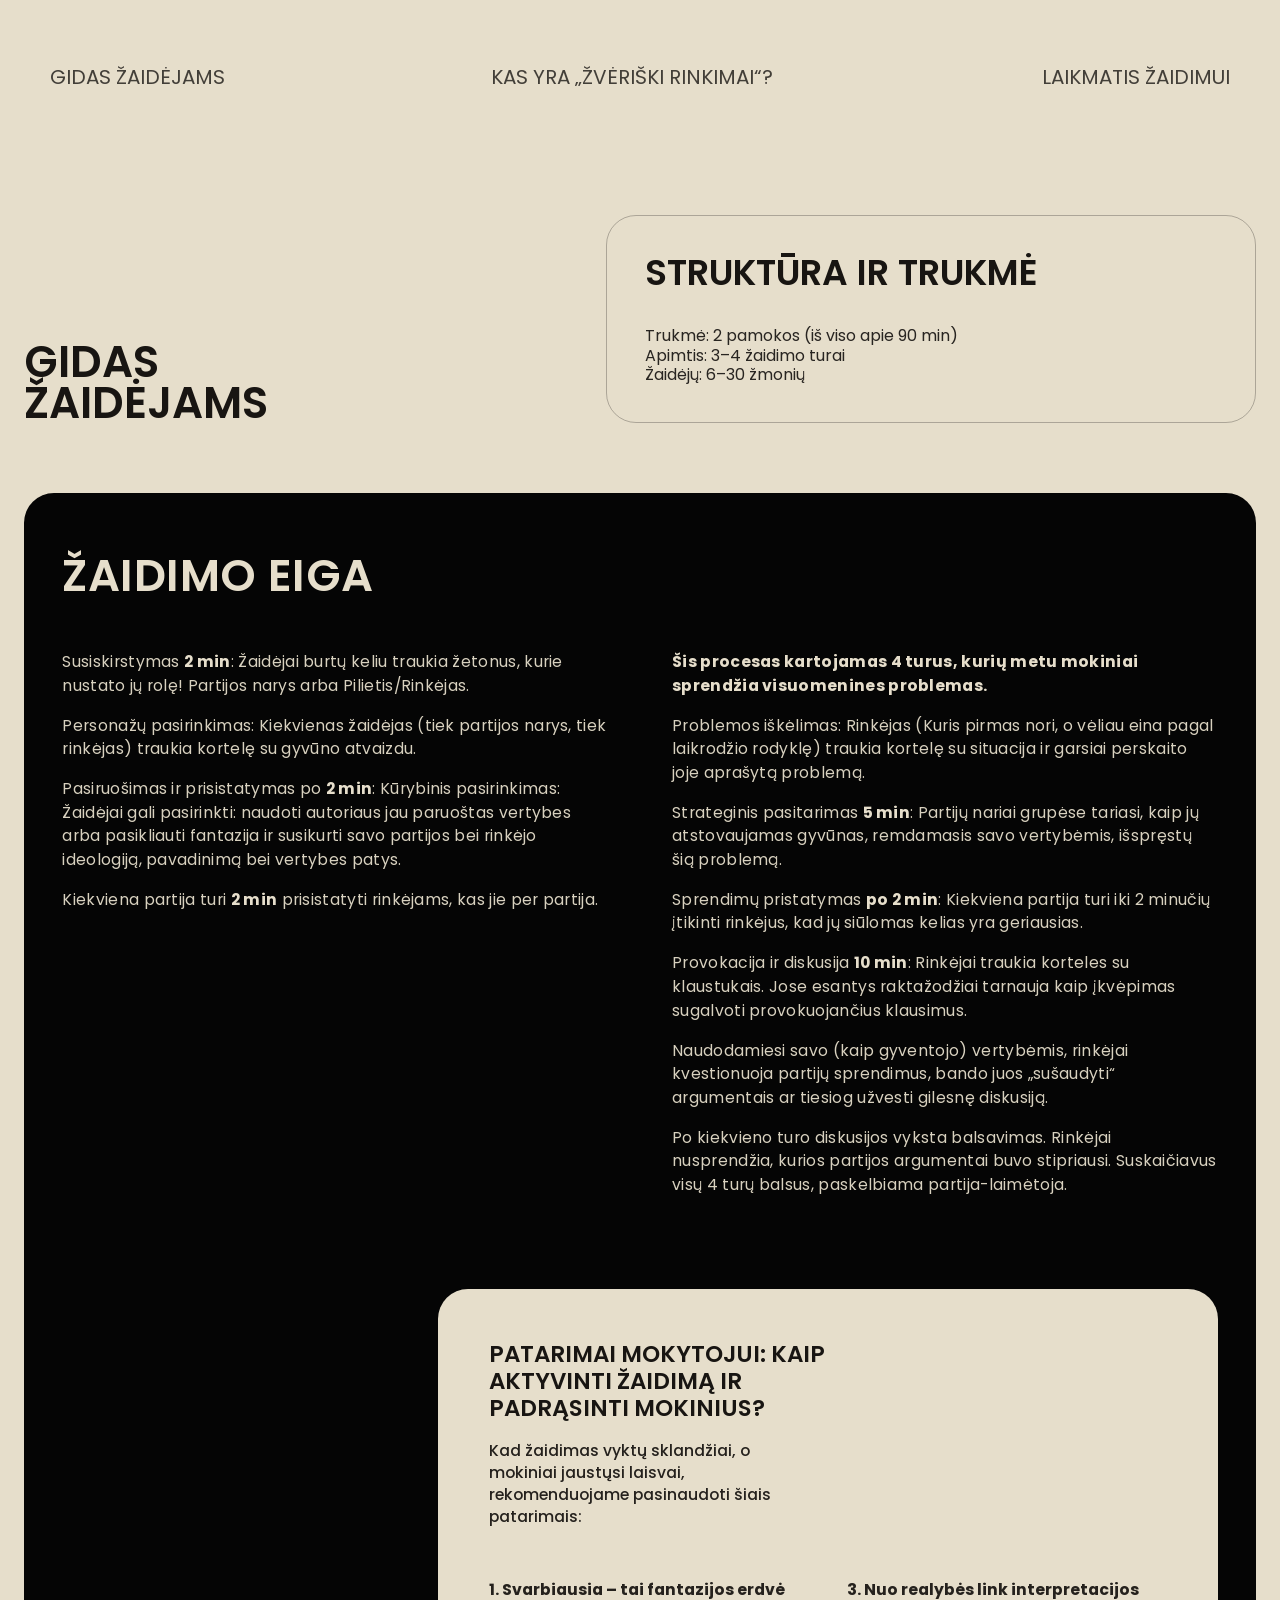
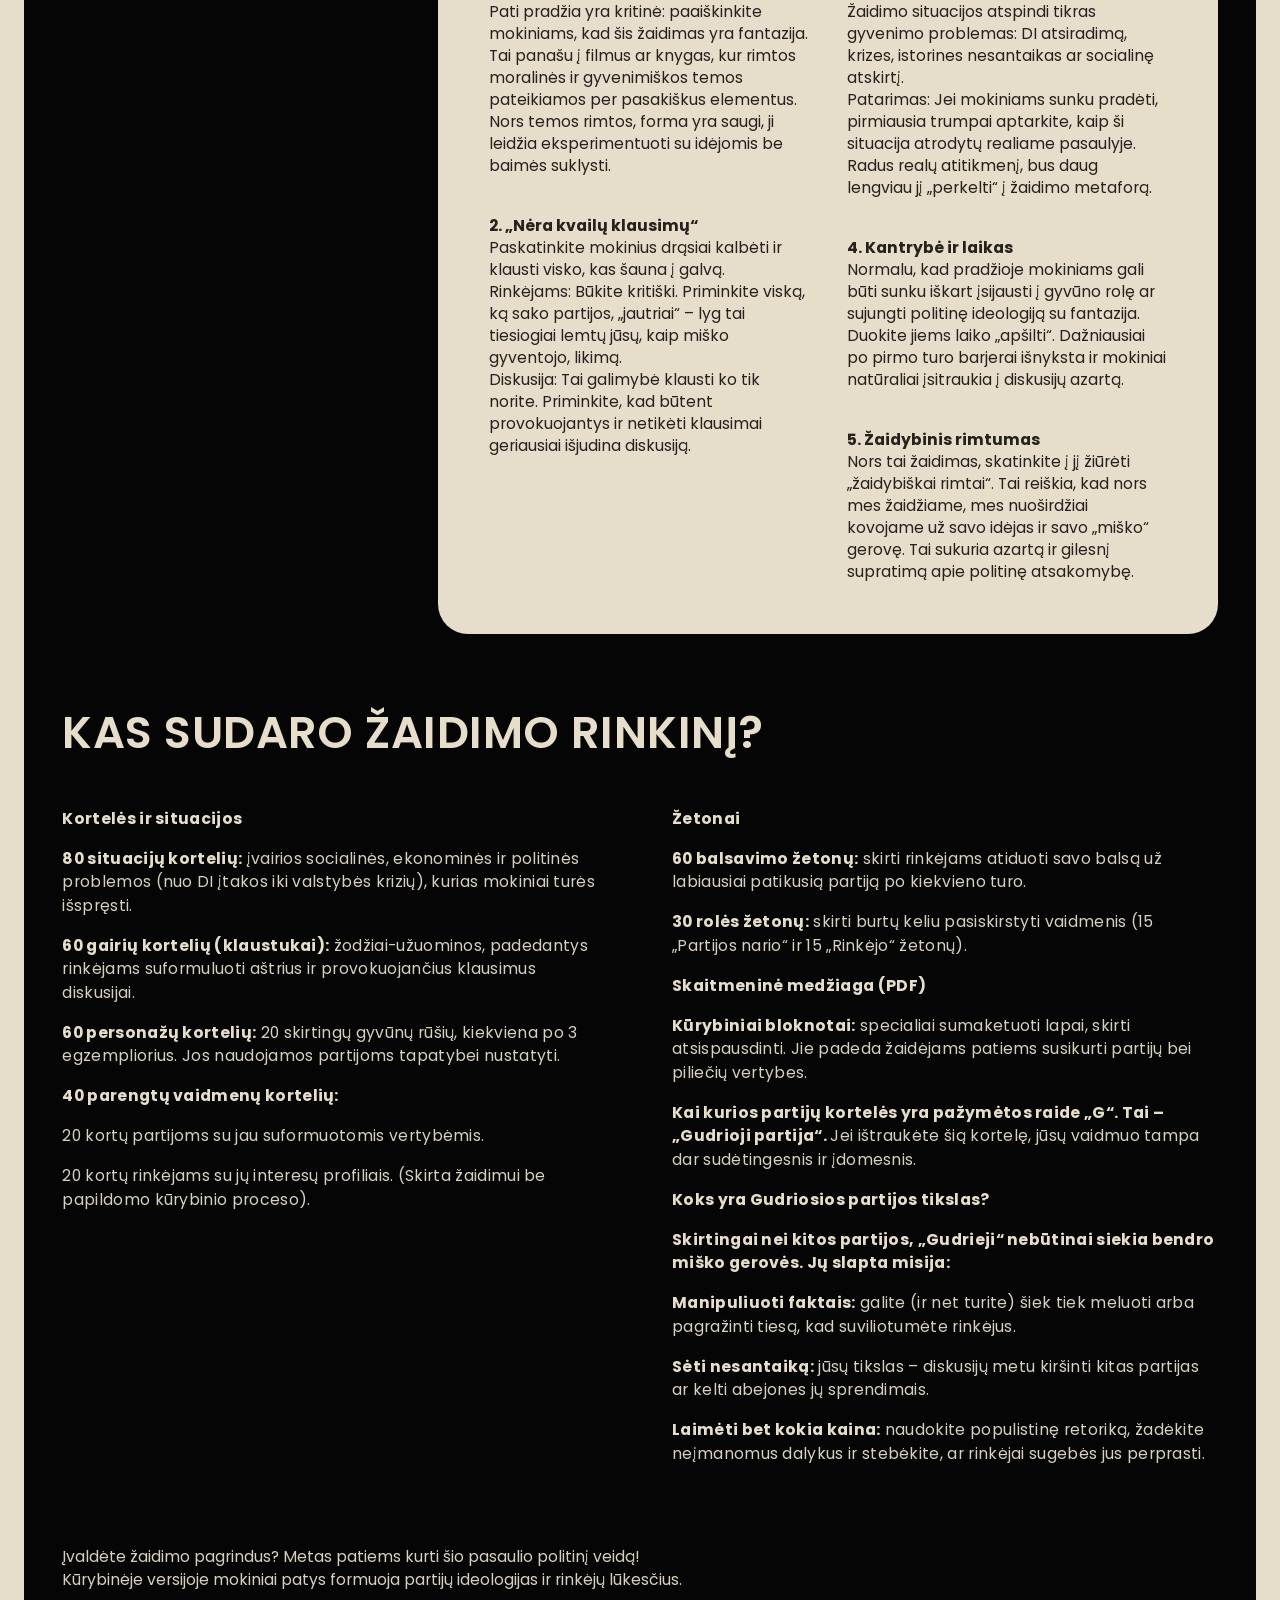
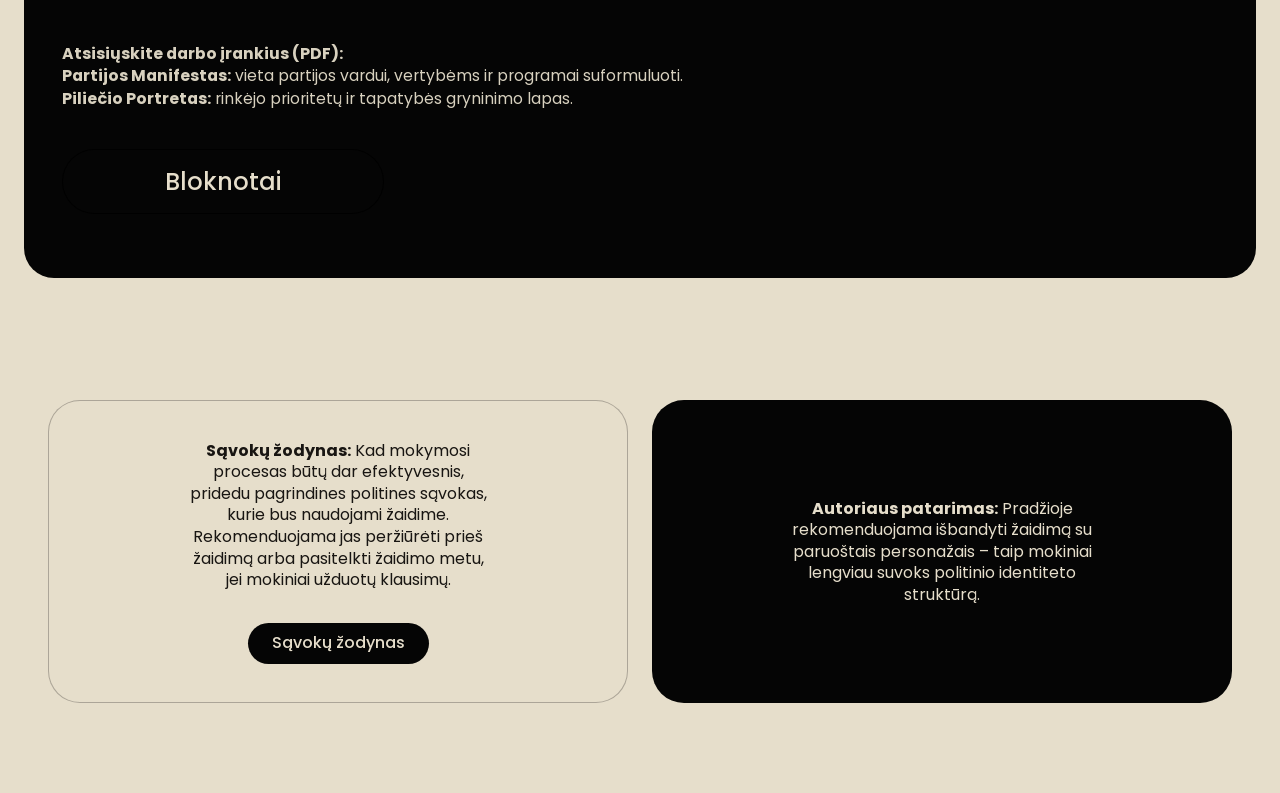
==== commit d8e5c520: "Update gidas-zaidejams.html" ====
--- a/gidas-zaidejams.html
+++ b/gidas-zaidejams.html
@@ -16,7 +16,7 @@
     />
     <link rel="stylesheet" href="./css/main.css" />
   </head>
-  <body class="guide-page guide-page-v2">
+  <body class="guide-page">
     <header class="hero hero--subpage hero--subpage-light">
       <button
         class="mobile-menu-button mobile-menu-button--dark"
@@ -42,302 +42,279 @@
       </div>
 
       <nav class="topbar topbar--subpage topbar--subpage-light">
-        <a class="topbar__link topbar__link--dark" href="./gidas-zaidejams.html"
-          >Gidas žaidėjams</a
-        >
+        <a class="topbar__link topbar__link--dark" href="./gidas-zaidejams.html">Gidas žaidėjams</a>
         <a class="topbar__link topbar__link--dark topbar__link--center" href="./index.html">
           Kas yra „žvėriški rinkimai“?
         </a>
-        <a class="topbar__link topbar__link--dark" href="./laikmatis.html"
-          >Laikmatis žaidimui</a
-        >
+        <a class="topbar__link topbar__link--dark" href="./laikmatis.html">Laikmatis žaidimui</a>
       </nav>
     </header>
 
-    <section class="guide-v2-hero">
-      <div class="guide-v2-shell">
-        <div class="guide-v2-hero-grid">
-          <h1 class="guide-v2-title">Gidas žaidėjams</h1>
-
-          <article class="guide-v2-structure">
-            <h2>Struktūra ir trukmė</h2>
-            <p>
-              Trukmė: 2 pamokos (iš viso apie 90 min)<br />
-              Apimtis: 3–4 žaidimo turai<br />
-              Žaidėjų: 6–30 žmonių
-            </p>
-          </article>
+    <section class="guide-hero__intro guide-hero__intro--new">
+      <div class="guide-hero__content guide-hero__content--new">
+        <div class="guide-intro-grid">
+          <h1 class="guide-hero__title guide-hero__title--new">Gidas žaidėjams</h1>
+
+          <div class="guide-intro-copy">
+            <article class="guide-structure-card">
+              <h2>Struktūra ir trukmė</h2>
+              <p>
+                Trukmė: 2 pamokos (iš viso apie 90 min)<br />
+                Apimtis: 3–4 žaidimo turai<br />
+                Žaidėjų: 6–30 žmonių
+              </p>
+            </article>
+          </div>
         </div>
       </div>
     </section>
 
-    <main class="guide-v2-main">
-      <section class="guide-v2-dark">
-        <div class="guide-v2-shell">
-          <section class="guide-v2-flow">
-            <h2>Žaidimo eiga</h2>
-
-            <div class="guide-v2-columns">
-              <div class="guide-v2-column">
-                <p>
-                  Susiskirstymas <strong>2 min</strong>: Žaidėjai burtų keliu traukia
-                  žetonus, kurie nustato jų rolę! Partijos narys arba Pilietis/Rinkėjas.
-                </p>
-                <p>
-                  Personažų pasirinkimas: Kiekvienas žaidėjas (tiek partijos narys, tiek
-                  rinkėjas) traukia kortelę su gyvūno atvaizdu.
-                </p>
-                <p>
-                  Pasiruošimas ir prisistatymas po <strong>2 min</strong>: Kūrybinis
-                  pasirinkimas: Žaidėjai gali pasirinkti: naudoti autoriaus jau paruoštas
-                  vertybes arba pasikliauti fantazija ir susikurti savo partijos bei
-                  rinkėjo ideologiją, pavadinimą bei vertybes patys.
-                </p>
-                <p>
-                  Kiekviena partija turi <strong>2 min</strong> prisistatyti rinkėjams,
-                  kas jie per partija.
-                </p>
+    <main class="guide-main guide-main--new">
+      <section class="guide-section guide-section--new">
+        <div class="guide-process-panel">
+          <h2 class="guide-block-title guide-block-title--new">Žaidimo eiga</h2>
+
+          <div class="guide-process-columns guide-process-columns--top">
+            <div class="guide-column">
+              <p>
+                Susiskirstymas <strong>2 min</strong>: Žaidėjai burtų keliu
+                traukia žetonus, kurie nustato jų rolę! Partijos narys arba
+                Pilietis/Rinkėjas.
+              </p>
+              <p>
+                Personažų pasirinkimas: Kiekvienas žaidėjas (tiek partijos
+                narys, tiek rinkėjas) traukia kortelę su gyvūno atvaizdu.
+              </p>
+              <p>
+                Pasiruošimas ir prisistatymas po <strong>2 min</strong>:
+                Kūrybinis pasirinkimas: Žaidėjai gali pasirinkti: naudoti
+                autoriaus jau paruoštas vertybes arba pasikliauti fantazija ir
+                susikurti savo partijos bei rinkėjo ideologiją, pavadinimą bei
+                vertybes patys.
+              </p>
+              <p>
+                Kiekviena partija turi <strong>2 min</strong> prisistatyti
+                rinkėjams, kas jie per partija.
+              </p>
+            </div>
+
+            <div class="guide-column">
+              <p>
+                <strong>
+                  Šis procesas kartojamas 4 turus, kurių metu mokiniai
+                  sprendžia visuomenines problemas.
+                </strong>
+              </p>
+              <p>
+                Problemos iškėlimas: Rinkėjas (Kuris pirmas nori, o vėliau eina
+                pagal laikrodžio rodyklę) traukia kortelę su situacija ir
+                garsiai perskaito joje aprašytą problemą.
+              </p>
+              <p>
+                Strateginis pasitarimas <strong>5 min</strong>: Partijų nariai
+                grupėse tariasi, kaip jų atstovaujamas gyvūnas, remdamasis savo
+                vertybėmis, išspręstų šią problemą.
+              </p>
+              <p>
+                Sprendimų pristatymas <strong>po 2 min</strong>: Kiekviena
+                partija turi iki 2 minučių įtikinti rinkėjus, kad jų siūlomas
+                kelias yra geriausias.
+              </p>
+              <p>
+                Provokacija ir diskusija <strong>10 min</strong>: Rinkėjai
+                traukia korteles su klaustukais. Jose esantys raktažodžiai
+                tarnauja kaip įkvėpimas sugalvoti provokuojančius klausimus.
+              </p>
+              <p>
+                Naudodamiesi savo (kaip gyventojo) vertybėmis, rinkėjai
+                kvestionuoja partijų sprendimus, bando juos „sušaudyti“
+                argumentais ar tiesiog užvesti gilesnę diskusiją.
+              </p>
+              <p>
+                Po kiekvieno turo diskusijos vyksta balsavimas. Rinkėjai
+                nusprendžia, kurios partijos argumentai buvo stipriausi.
+                Suskaičiavus visų 4 turų balsus, paskelbiama partija-laimėtoja.
+              </p>
+            </div>
+          </div>
+
+          <aside class="guide-advice-card">
+            <h3>Patarimai mokytojui: kaip aktyvinti žaidimą ir padrąsinti mokinius?</h3>
+            <p>
+              Kad žaidimas vyktų sklandžiai, o mokiniai jaustųsi laisvai,
+              rekomenduojame pasinaudoti šiais patarimais:
+            </p>
+            <div class="guide-advice-grid">
+              <ol>
+                <li>
+                  <strong>1. Svarbiausia – tai fantazijos erdvė</strong><br />
+                  Pati pradžia yra kritinė: paaiškinkite mokiniams, kad šis
+                  žaidimas yra fantazija. Tai panašu į filmus ar knygas, kur
+                  rimtos moralinės ir gyvenimiškos temos pateikiamos per
+                  pasakiškus elementus. Nors temos rimtos, forma yra saugi,
+                  ji leidžia eksperimentuoti su idėjomis be baimės suklysti.
+                </li>
+                <li>
+                  <strong>2. „Nėra kvailų klausimų“</strong><br />
+                  Paskatinkite mokinius drąsiai kalbėti ir klausti visko, kas
+                  šauna į galvą.<br />
+                  Rinkėjams: Būkite kritiški. Priminkite viską, ką sako
+                  partijos, „jautriai“ – lyg tai tiesiogiai lemtų jūsų, kaip
+                  miško gyventojo, likimą.<br />
+                  Diskusija: Tai galimybė klausti ko tik norite. Priminkite,
+                  kad būtent provokuojantys ir netikėti klausimai geriausiai
+                  išjudina diskusiją.
+                </li>
+              </ol>
+
+              <ol start="3">
+                <li>
+                  <strong>3. Nuo realybės link interpretacijos</strong><br />
+                  Žaidimo situacijos atspindi tikras gyvenimo problemas: DI
+                  atsiradimą, krizes, istorines nesantaikas ar socialinę
+                  atskirtį.<br />
+                  Patarimas: Jei mokiniams sunku pradėti, pirmiausia trumpai
+                  aptarkite, kaip ši situacija atrodytų realiame pasaulyje.
+                  Radus realų atitikmenį, bus daug lengviau jį „perkelti“ į
+                  žaidimo metaforą.
+                </li>
+                <li>
+                  <strong>4. Kantrybė ir laikas</strong><br />
+                  Normalu, kad pradžioje mokiniams gali būti sunku iškart
+                  įsijausti į gyvūno rolę ar sujungti politinę ideologiją su
+                  fantazija. Duokite jiems laiko „apšilti“. Dažniausiai po
+                  pirmo turo barjerai išnyksta ir mokiniai natūraliai
+                  įsitraukia į diskusijų azartą.
+                </li>
+                <li>
+                  <strong>5. Žaidybinis rimtumas</strong><br />
+                  Nors tai žaidimas, skatinkite į jį žiūrėti „žaidybiškai
+                  rimtai“. Tai reiškia, kad nors mes žaidžiame, mes nuoširdžiai
+                  kovojame už savo idėjas ir savo „miško“ gerovę. Tai sukuria
+                  azartą ir gilesnį supratimą apie politinę atsakomybę.
+                </li>
+              </ol>
+            </div>
+          </aside>
+
+          <div class="guide-tools">
+            <section class="guide-kit">
+              <h2 class="guide-block-title guide-block-title--new guide-block-title--kit">
+                Kas sudaro žaidimo rinkinį?
+              </h2>
+
+              <div class="guide-process-columns guide-process-columns--kit">
+                <div class="guide-column">
+                  <p><strong>Kortelės ir situacijos</strong></p>
+                  <p>
+                    <strong>80 situacijų kortelių:</strong> įvairios socialinės, ekonominės ir
+                    politinės problemos (nuo DI įtakos iki valstybės krizių), kurias mokiniai
+                    turės išspręsti.
+                  </p>
+                  <p>
+                    <strong>60 gairių kortelių (klaustukai):</strong> žodžiai-užuominos,
+                    padedantys rinkėjams suformuluoti aštrius ir provokuojančius klausimus
+                    diskusijai.
+                  </p>
+                  <p>
+                    <strong>60 personažų kortelių:</strong> 20 skirtingų gyvūnų rūšių,
+                    kiekviena po 3 egzempliorius. Jos naudojamos partijoms tapatybei nustatyti.
+                  </p>
+                  <p>
+                    <strong>40 parengtų vaidmenų kortelių:</strong>
+                  </p>
+                  <p>20 kortų partijoms su jau suformuotomis vertybėmis.</p>
+                  <p>
+                    20 kortų rinkėjams su jų interesų profiliais. (Skirta žaidimui be papildomo
+                    kūrybinio proceso).
+                  </p>
+                </div>
+
+                <div class="guide-column">
+                  <p><strong>Žetonai</strong></p>
+                  <p>
+                    <strong>60 balsavimo žetonų:</strong> skirti rinkėjams atiduoti savo balsą
+                    už labiausiai patikusią partiją po kiekvieno turo.
+                  </p>
+                  <p>
+                    <strong>30 rolės žetonų:</strong> skirti burtų keliu pasiskirstyti
+                    vaidmenis (15 „Partijos nario“ ir 15 „Rinkėjo“ žetonų).
+                  </p>
+                  <p><strong>Skaitmeninė medžiaga (PDF)</strong></p>
+                  <p>
+                    <strong>Kūrybiniai bloknotai:</strong> specialiai sumaketuoti lapai, skirti
+                    atsispausdinti. Jie padeda žaidėjams patiems susikurti partijų bei piliečių
+                    vertybes.
+                  </p>
+                  <p>
+                    <strong>
+                      Kai kurios partijų kortelės yra pažymėtos raide „G“. Tai – „Gudrioji
+                      partija“.
+                    </strong>
+                    Jei ištraukėte šią kortelę, jūsų vaidmuo tampa dar sudėtingesnis ir
+                    įdomesnis.
+                  </p>
+                  <p><strong>Koks yra Gudriosios partijos tikslas?</strong></p>
+                  <p>
+                    <strong>Skirtingai nei kitos partijos, „Gudrieji“ nebūtinai siekia bendro
+                    miško gerovės. Jų slapta misija:</strong>
+                  </p>
+                  <p>
+                    <strong>Manipuliuoti faktais:</strong> galite (ir net turite) šiek tiek
+                    meluoti arba pagražinti tiesą, kad suviliotumėte rinkėjus.
+                  </p>
+                  <p>
+                    <strong>Sėti nesantaiką:</strong> jūsų tikslas – diskusijų metu kiršinti
+                    kitas partijas ar kelti abejones jų sprendimais.
+                  </p>
+                  <p>
+                    <strong>Laimėti bet kokia kaina:</strong> naudokite populistinę retoriką,
+                    žadėkite neįmanomus dalykus ir stebėkite, ar rinkėjai sugebės jus perprasti.
+                  </p>
+                </div>
               </div>
-
-              <div class="guide-v2-column">
-                <p>
-                  <strong>
-                    Šis procesas kartojamas 4 turus, kurių metu mokiniai sprendžia
-                    visuomenines problemas.
-                  </strong>
-                </p>
-                <p>
-                  Problemos iškėlimas: Rinkėjas (Kuris pirmas nori, o vėliau eina pagal
-                  laikrodžio rodyklę) traukia kortelę su situacija ir garsiai perskaito
-                  joje aprašytą problemą.
-                </p>
-                <p>
-                  Strateginis pasitarimas <strong>5 min</strong>: Partijų nariai grupėse
-                  tariasi, kaip jų atstovaujamas gyvūnas, remdamasis savo vertybėmis,
-                  išspręstų šią problemą.
-                </p>
-                <p>
-                  Sprendimų pristatymas po <strong>2 min</strong>: Kiekviena partija turi
-                  iki 2 minučių įtikinti rinkėjus, kad jų siūlomas kelias yra geriausias.
-                </p>
-                <p>
-                  Provokacija ir diskusija <strong>10 min</strong>: Rinkėjai traukia
-                  korteles su klaustukais. Jose esantys raktažodžiai tarnauja kaip
-                  įkvėpimas sugalvoti provokuojančius klausimus.
-                </p>
-                <p>
-                  Naudodamiesi savo (kaip gyventojo) vertybėmis, rinkėjai kvestionuoja
-                  partijų sprendimus, bando juos „sušaudyti“ argumentais ar tiesiog
-                  užvesti gilesnę diskusiją.
-                </p>
-                <p>
-                  Po kiekvieno turo diskusijos vyksta balsavimas. Rinkėjai nusprendžia,
-                  kurios partijos argumentai buvo stipriausi. Suskaičiavus visų 4 turų
-                  balsus, paskelbiama partija-laimėtoja.
-                </p>
-              </div>
+            </section>
+
+            <p class="guide-tools__lead">
+              Įvaldėte žaidimo pagrindus? Metas patiems kurti šio pasaulio politinį veidą!
+              Kūrybinėje versijoje mokiniai patys formuoja partijų ideologijas ir rinkėjų
+              lūkesčius.
+            </p>
+
+            <p class="guide-tools__files">
+              <strong>Atsisiųskite darbo įrankius (PDF):</strong><br />
+              <strong>Partijos Manifestas:</strong> vieta partijos vardui, vertybėms ir
+              programai suformuluoti.<br />
+              <strong>Piliečio Portretas:</strong> rinkėjo prioritetų ir tapatybės gryninimo
+              lapas.
+            </p>
+
+            <div class="guide-pill-stack guide-pill-stack--left">
+              <span class="guide-pill guide-pill--dark primary-button">Bloknotai</span>
             </div>
-          </section>
-
-          <section class="guide-v2-tips">
-            <div class="guide-v2-tips-heading">
-              <h2>Patarimai mokytojui: kaip aktyvinti žaidimą ir padrąsinti mokinius?</h2>
-              <p>
-                Kad žaidimas vyktų sklandžiai, o mokiniai jaustųsi laisvai,
-                rekomenduojame pasinaudoti šiais patarimais:
-              </p>
-            </div>
-
-            <div class="guide-v2-tip-list">
-              <article class="guide-v2-tip-card">
-                <div class="guide-v2-tip-badge">1</div>
-                <div class="guide-v2-tip-copy">
-                  <h3>Svarbiausia – tai fantazijos erdvė</h3>
-                  <p>
-                    Pati pradžia yra kritinė: paaiškinkite mokiniams, kad šis žaidimas
-                    yra fantazija. Tai panašu į filmus ar knygas, kur rimtos moralinės ir
-                    gyvenimiškos temos pateikiamos per pasakiškus elementus. Nors temos
-                    rimtos, forma yra saugi, ji leidžia eksperimentuoti su idėjomis be
-                    baimės suklysti.
-                  </p>
-                </div>
-              </article>
-
-              <article class="guide-v2-tip-card">
-                <div class="guide-v2-tip-badge">2</div>
-                <div class="guide-v2-tip-copy">
-                  <h3>„Nėra kvailų klausimų“</h3>
-                  <p>
-                    Paskatinkite mokinius drąsiai kalbėti ir klausti visko, kas šauna į
-                    galvą. Rinkėjams: Būkite kritiški. Priimkite viską, ką sako partijos,
-                    „jautriai“ – lyg tai tiesiogiai lemtų jūsų, kaip miško gyventojo,
-                    likimą. Diskusija: Tai galimybė klausti ko tik norite. Priminkite,
-                    kad būtent provokuojantys ir netikėti klausimai geriausiai išjudina
-                    diskusiją.
-                  </p>
-                </div>
-              </article>
-
-              <article class="guide-v2-tip-card">
-                <div class="guide-v2-tip-badge">3</div>
-                <div class="guide-v2-tip-copy">
-                  <h3>Nuo realybės link interpretacijos</h3>
-                  <p>
-                    Žaidimo situacijos atspindi tikras gyvenimo problemas: DI atsiradimą,
-                    krizes, istorines nesantaikas ar socialinę atskirtį. Patarimas: Jei
-                    mokiniams sunku pradėti, pirmiausia trumpai aptarkite, kaip ši
-                    situacija atrodytų realiame pasaulyje. Radus realų atitikmenį, bus
-                    daug lengviau jį „perkelti“ į žaidimo metaforą.
-                  </p>
-                </div>
-              </article>
-
-              <article class="guide-v2-tip-card">
-                <div class="guide-v2-tip-badge">4</div>
-                <div class="guide-v2-tip-copy">
-                  <h3>Kantrybė ir laikas</h3>
-                  <p>
-                    Normalu, kad pradžioje mokiniams gali būti sunku iškart įsijausti į
-                    gyvūno rolę ar sujungti politinę ideologiją su fantazija. Duokite
-                    jiems laiko „apšilti“. Dažniausiai po pirmo turo barjerai išnyksta ir
-                    mokiniai natūraliai įsitraukia į diskusijų azartą.
-                  </p>
-                </div>
-              </article>
-            </div>
-          </section>
-
-          <section class="guide-v2-kit">
-            <h2>Kas sudaro žaidimo rinkinį?</h2>
-
-            <div class="guide-v2-columns guide-v2-columns--kit">
-              <div class="guide-v2-column">
-                <p><strong>Kortelės ir situacijos</strong></p>
-                <p>
-                  <strong>80 situacijų kortelių:</strong> įvairios socialinės, ekonominės
-                  ir politinės problemos (nuo DI įtakos iki valstybės krizių), kurias
-                  mokiniai turės išspręsti.
-                </p>
-                <p>
-                  <strong>60 gairių kortelių (klaustukai):</strong> žodžiai-užuominos,
-                  padedantys rinkėjams suformuluoti aštrius ir provokuojančius klausimus
-                  diskusijai.
-                </p>
-                <p>
-                  <strong>60 personažų kortelių:</strong> 20 skirtingų gyvūnų rūšių,
-                  kiekviena po 3 egzempliorius. Jos naudojamos partijoms tapatybei
-                  nustatyti.
-                </p>
-                <p><strong>40 parengtų vaidmenų kortelių:</strong></p>
-                <p>20 kortų partijoms su jau suformuotomis vertybėmis.</p>
-                <p>
-                  20 kortų rinkėjams su jų interesų profiliais. (Skirta žaidimui be
-                  papildomo kūrybinio proceso).
-                </p>
-              </div>
-
-              <div class="guide-v2-column">
-                <p><strong>Žetonai</strong></p>
-                <p>
-                  <strong>60 balsavimo žetonų:</strong> Skirti rinkėjams atiduoti savo
-                  balsą už labiausiai patikusią partiją po kiekvieno turo.
-                </p>
-                <p>
-                  <strong>30 rolės žetonų:</strong> Skirti burtų keliu pasiskirstyti
-                  vaidmenis (15 „Partijos nario“ ir 15 „Rinkėjo“ žetonų).
-                </p>
-                <p><strong>Skaitmeninė medžiaga (PDF)</strong></p>
-                <p>
-                  <strong>Kūrybiniai bloknotai:</strong> Specialiai sumaketuoti lapai,
-                  skirti atsispausdinti. Jie padeda žaidėjams patiems susikurti partijų
-                  bei piliečių vertybes.
-                </p>
-                <p>
-                  <strong>
-                    Kai kurios partijų kortelės yra pažymėtos raide „G“. Tai –
-                    „Gudrioji partija“.
-                  </strong>
-                  Jei ištraukėte šią kortelę, jūsų vaidmuo tampa dar sudėtingesnis ir
-                  įdomesnis.
-                </p>
-                <p><strong>Koks yra Gudriosios partijos tikslas?</strong></p>
-                <p>
-                  <strong>
-                    Skirtingai nei kitos partijos, „Gudrieji“ nebūtinai siekia bendro
-                    miško gerovės. Jų slapta misija:
-                  </strong>
-                </p>
-                <p>
-                  <strong>Manipuliuoti faktais:</strong> Galite (ir net turite) šiek tiek
-                  meluoti arba pagražinti tiesą, kad suviliotumėte rinkėjus.
-                </p>
-                <p>
-                  <strong>Sėti nesantaiką:</strong> Jūsų tikslas – diskusijų metu
-                  kiršinti kitas partijas ar kelti abejones jų sprendimais.
-                </p>
-                <p>
-                  <strong>Laimėti bet kokia kaina:</strong> Naudokite populistinę retoriką,
-                  žadėkite neįmanomus dalykus ir stebėkite, ar rinkėjai sugebės jus
-                  perprasti.
-                </p>
-              </div>
-            </div>
-          </section>
-
-          <section class="guide-v2-resources">
-            <div class="guide-v2-resources-copy">
-              <p class="guide-v2-resources-lead">
-                Įvaldėte žaidimo pagrindus? Metas patiems kurti šio pasaulio politinį
-                veidą! Kūrybinėje versijoje mokiniai patys formuoja partijų ideologijas
-                ir rinkėjų lūkesčius.
-              </p>
-              <p class="guide-v2-resources-files">
-                <strong>Atsisiųskite darbo įrankius (PDF):</strong><br />
-                <strong>Partijos Manifestas:</strong> Vieta partijos vardui, vertybėms ir
-                programai suformuluoti.<br />
-                <strong>Piliečio Portretas:</strong> Rinkėjo prioritetų ir tapatybės
-                gryninimo lapas.
-              </p>
-              <div class="guide-v2-button-row">
-                <span class="guide-v2-pill guide-v2-pill--light">Bloknotai</span>
-              </div>
-            </div>
-
-            <article class="guide-v2-glossary-card">
-              <p>
-                <strong>Sąvokų žodynas:</strong> Kad mokymosi procesas būtų dar
-                efektyvesnis, pridedu pagrindines politines sąvokas, kurie bus naudojami
-                žaidime. Rekomenduojama jas peržiūrėti prieš žaidimą arba pasitelkti
-                žaidimo metu, jei mokiniai užduotų klausimų.
-              </p>
-              <a class="guide-v2-pill guide-v2-pill--dark" href="./savoku-zodynas.html"
-                >Sąvokų žodynas</a
-              >
-            </article>
-          </section>
+          </div>
         </div>
       </section>
 
-      <section class="guide-v2-support">
-        <div class="guide-v2-shell">
-          <h2>Projektas įgyvendintas su partnerių parama</h2>
-
-          <div class="guide-v2-support-logos">
-            <span></span>
-            <span></span>
-            <span></span>
-            <span></span>
-            <span></span>
-          </div>
-
-          <footer class="guide-v2-footer">
-            <div class="guide-v2-footer-mark">Žvėriški rinkimai</div>
+      <section class="guide-section guide-section--new">
+        <div class="guide-bottom-cards">
+       <article class="guide-bottom-card guide-bottom-card--light">
+  <p>
+    <strong>Sąvokų žodynas:</strong> Kad mokymosi procesas būtų dar efektyvesnis,
+    pridedu pagrindines politines sąvokas, kurie bus naudojami žaidime.
+    Rekomenduojama jas peržiūrėti prieš žaidimą arba pasitelkti žaidimo metu,
+    jei mokiniai užduotų klausimų.
+  </p>
+  <a class="guide-pill guide-pill--dark primary-button" href="./savoku-zodynas.html">Sąvokų žodynas</a>
+</article>
+
+          <article class="guide-bottom-card guide-bottom-card--dark">
             <p>
-              © 2026 Emilija Gaigalaitė.<br />
-              Žaidimo „Žvėriški rinkimai“ autoriai ir kūrėjai.<br />
-              Visos teisės saugomos.
+              <strong>Autoriaus patarimas:</strong> Pradžioje rekomenduojama išbandyti
+              žaidimą su paruoštais personažais – taip mokiniai lengviau suvoks politinio
+              identiteto struktūrą.
             </p>
-          </footer>
+          </article>
         </div>
       </section>
     </main>
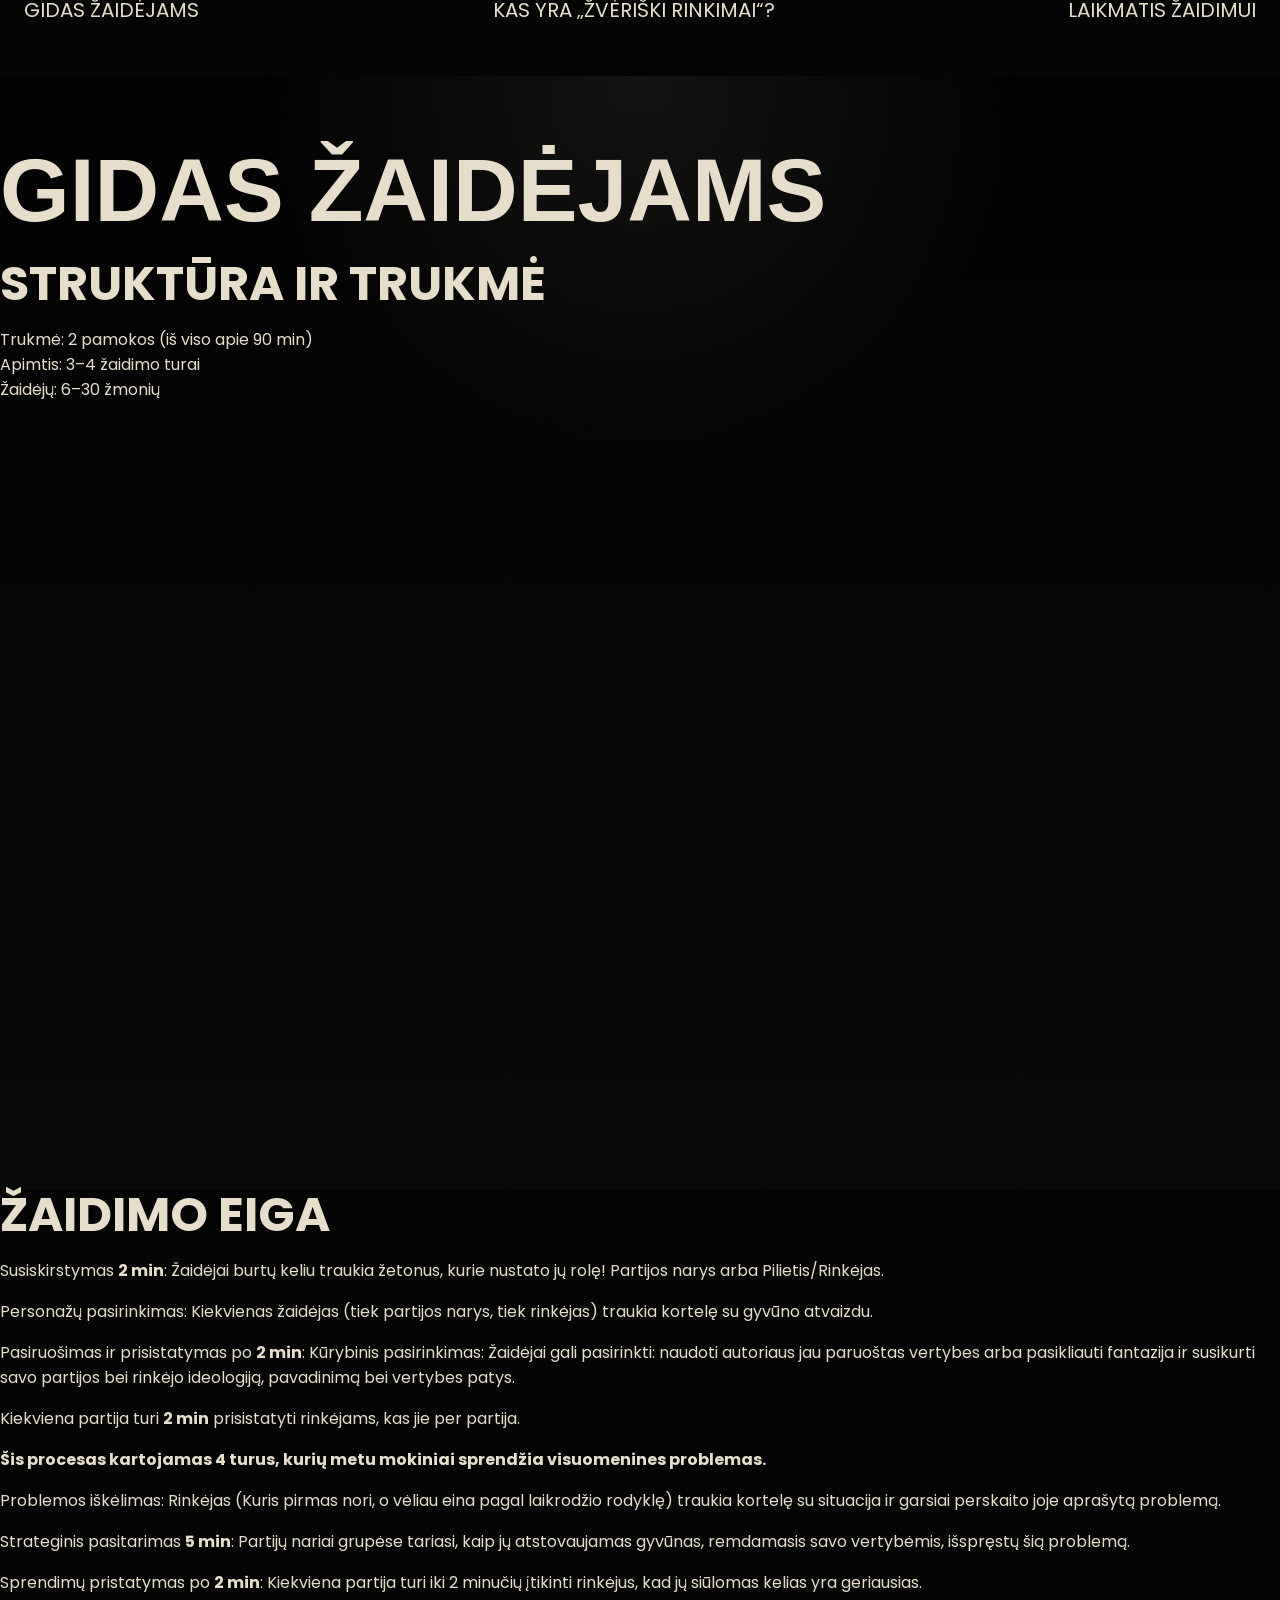
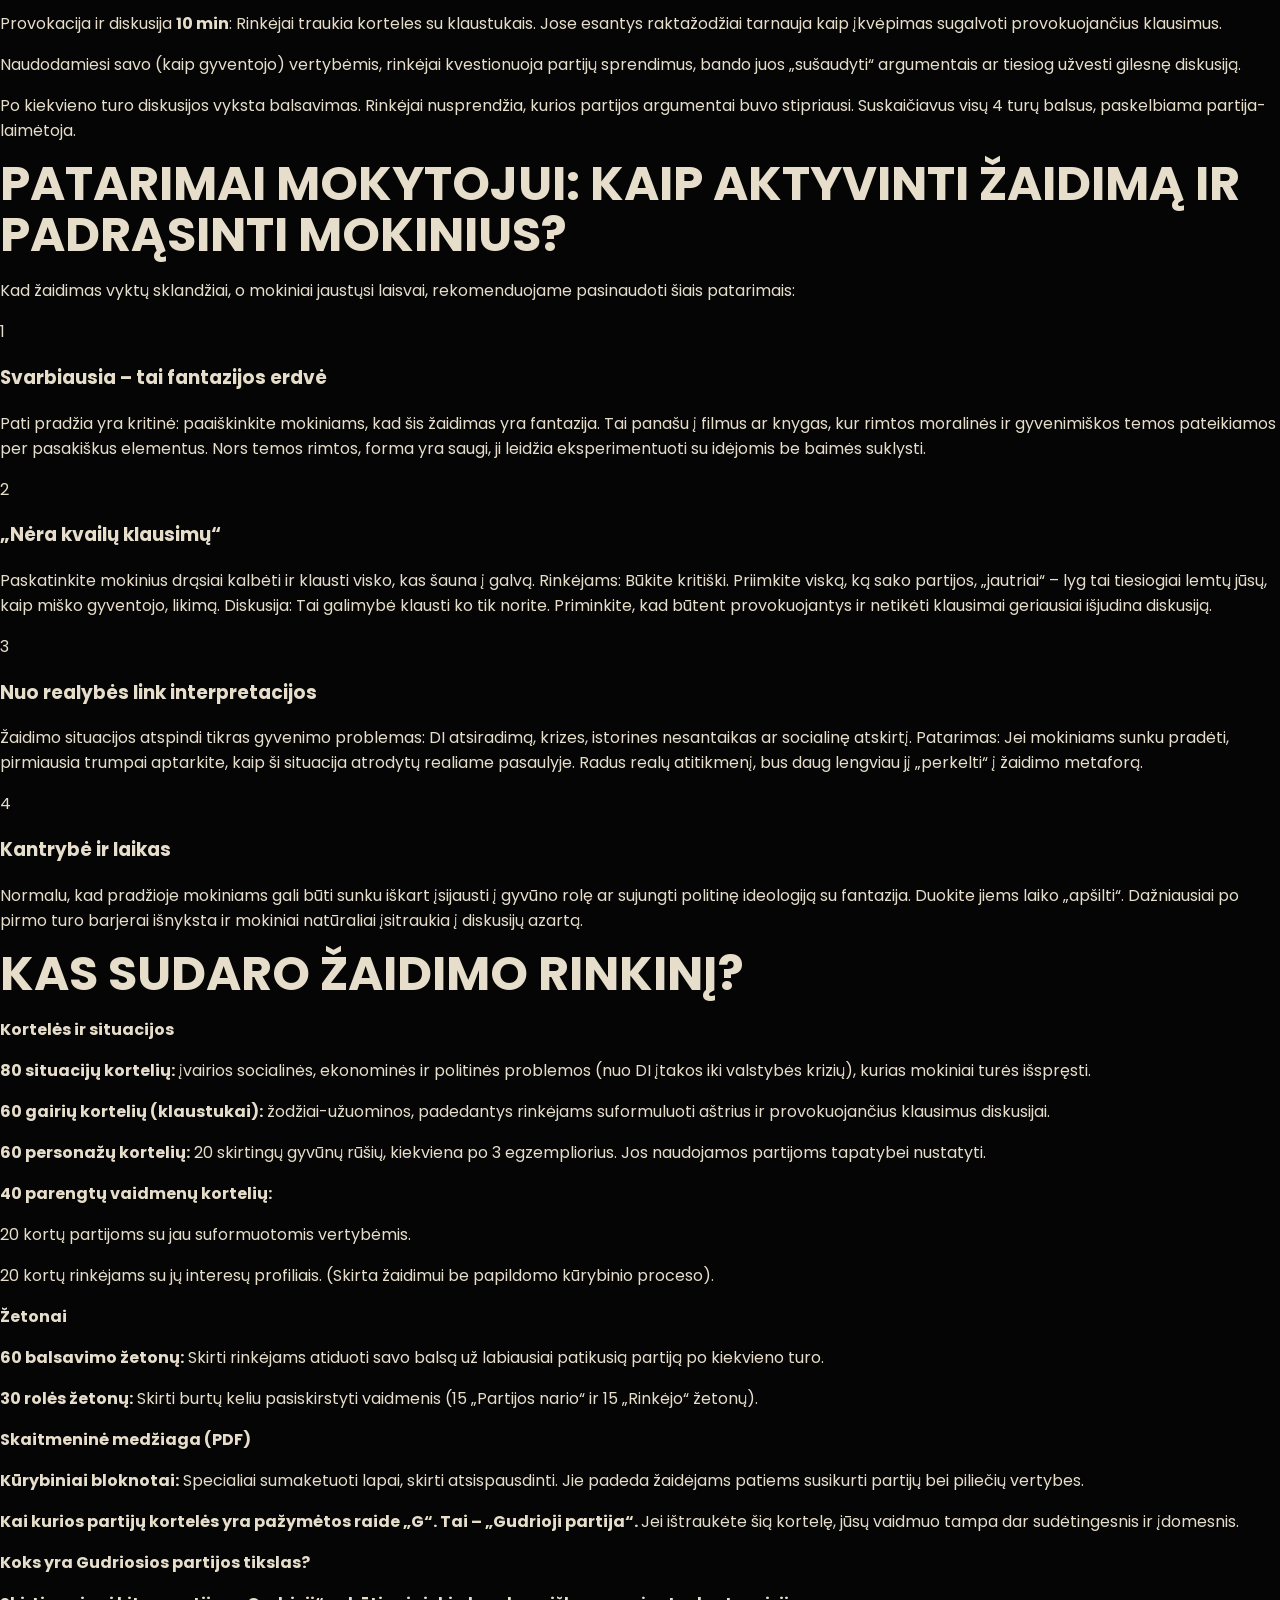
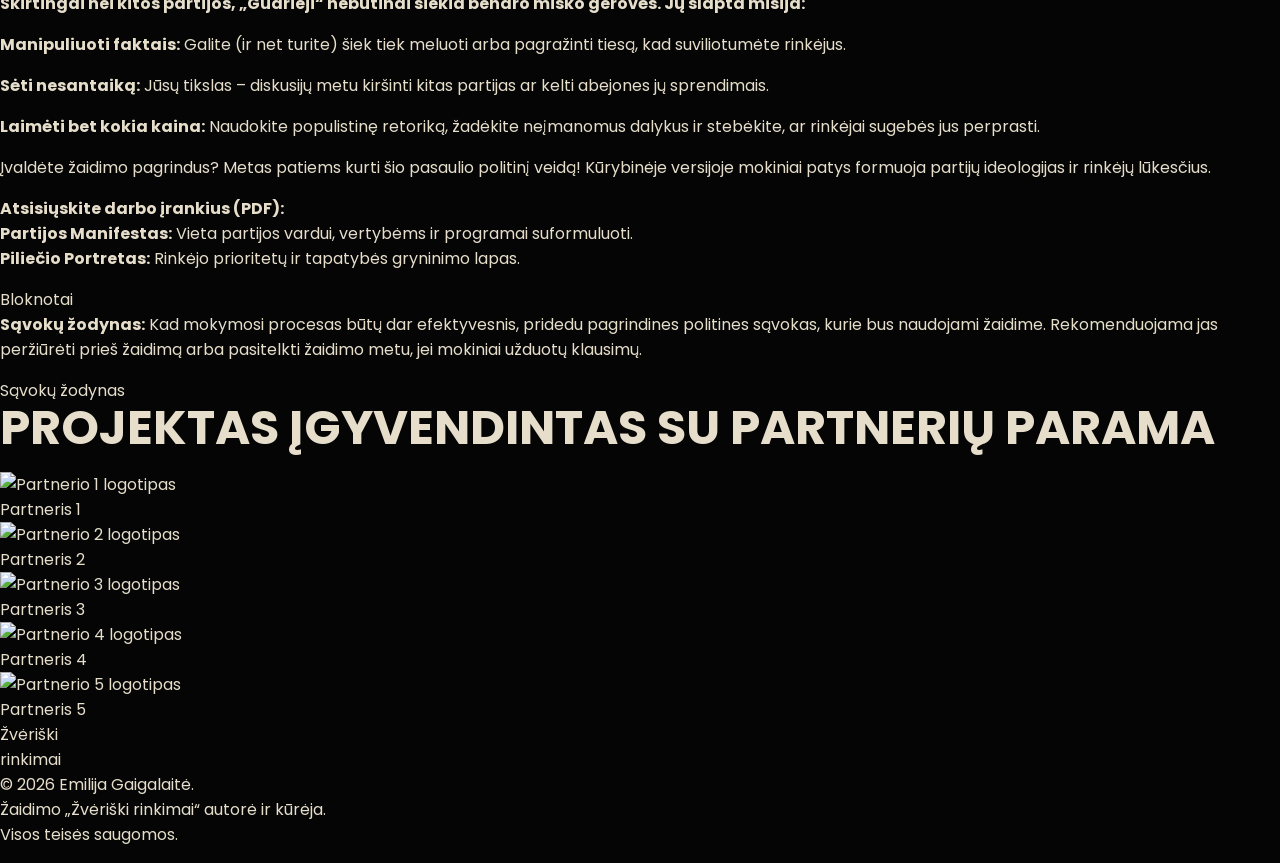
==== commit f43fd907: "Update gidas-zaidejams.html" ====
--- a/gidas-zaidejams.html
+++ b/gidas-zaidejams.html
@@ -3,7 +3,7 @@
   <head>
     <meta charset="UTF-8" />
     <meta name="viewport" content="width=device-width, initial-scale=1.0" />
-    <title>Gidas žaidėjams | Žvėriški rinkimai</title>
+    <title>Gidas žaidėjams</title>
     <meta
       name="description"
       content="Gidas žaidėjams edukaciniam stalo žaidimui Žvėriški rinkimai."
@@ -16,344 +16,313 @@
     />
     <link rel="stylesheet" href="./css/main.css" />
   </head>
-  <body class="guide-page">
-    <header class="hero hero--subpage hero--subpage-light">
-      <button
-        class="mobile-menu-button mobile-menu-button--dark"
-        type="button"
-        aria-expanded="false"
-        aria-controls="mobile-menu"
-        aria-label="Atidaryti meniu"
-      >
-        <span></span>
-        <span></span>
-        <span></span>
-      </button>
-
-      <div id="mobile-menu" class="mobile-menu mobile-menu--light" hidden>
-        <div class="mobile-menu__panel">
-          <button class="mobile-menu__close" type="button" aria-label="Uždaryti meniu">
-            ×
-          </button>
-          <a class="mobile-menu__link" href="./gidas-zaidejams.html">Gidas žaidėjams</a>
-          <a class="mobile-menu__link" href="./index.html">Kas yra žvėriški rinkimai?</a>
-          <a class="mobile-menu__link" href="./laikmatis.html">Laikmatis žaidimui</a>
-        </div>
+  <body>
+    <header class="page-header">
+      <div class="shell">
+        <nav class="topbar" aria-label="Pagrindinė navigacija">
+          <a href="#">Gidas žaidėjams</a>
+          <a href="#">Kas yra „žvėriški rinkimai“?</a>
+          <a href="#">Laikmatis žaidimui</a>
+        </nav>
+
+        <section class="hero">
+          <h1>Gidas žaidėjams</h1>
+
+          <article class="structure-card">
+            <h2>Struktūra ir trukmė</h2>
+            <p>
+              Trukmė: 2 pamokos (iš viso apie 90 min)<br />
+              Apimtis: 3–4 žaidimo turai<br />
+              Žaidėjų: 6–30 žmonių
+            </p>
+          </article>
+        </section>
       </div>
-
-      <nav class="topbar topbar--subpage topbar--subpage-light">
-        <a class="topbar__link topbar__link--dark" href="./gidas-zaidejams.html">Gidas žaidėjams</a>
-        <a class="topbar__link topbar__link--dark topbar__link--center" href="./index.html">
-          Kas yra „žvėriški rinkimai“?
-        </a>
-        <a class="topbar__link topbar__link--dark" href="./laikmatis.html">Laikmatis žaidimui</a>
-      </nav>
     </header>
 
-    <section class="guide-hero__intro guide-hero__intro--new">
-      <div class="guide-hero__content guide-hero__content--new">
-        <div class="guide-intro-grid">
-          <h1 class="guide-hero__title guide-hero__title--new">Gidas žaidėjams</h1>
-
-          <div class="guide-intro-copy">
-            <article class="guide-structure-card">
-              <h2>Struktūra ir trukmė</h2>
+    <main class="main-content">
+      <div class="shell">
+        <section class="dark-panel">
+          <section class="game-flow">
+            <h2>Žaidimo eiga</h2>
+
+            <div class="two-columns">
+              <div class="text-column">
+                <p>
+                  Susiskirstymas <strong>2 min</strong>: Žaidėjai burtų keliu traukia
+                  žetonus, kurie nustato jų rolę! Partijos narys arba
+                  Pilietis/Rinkėjas.
+                </p>
+                <p>
+                  Personažų pasirinkimas: Kiekvienas žaidėjas (tiek partijos narys,
+                  tiek rinkėjas) traukia kortelę su gyvūno atvaizdu.
+                </p>
+                <p>
+                  Pasiruošimas ir prisistatymas po <strong>2 min</strong>: Kūrybinis
+                  pasirinkimas: Žaidėjai gali pasirinkti: naudoti autoriaus jau
+                  paruoštas vertybes arba pasikliauti fantazija ir susikurti savo
+                  partijos bei rinkėjo ideologiją, pavadinimą bei vertybes patys.
+                </p>
+                <p>
+                  Kiekviena partija turi <strong>2 min</strong> prisistatyti rinkėjams,
+                  kas jie per partija.
+                </p>
+              </div>
+
+              <div class="text-column">
+                <p>
+                  <strong>
+                    Šis procesas kartojamas 4 turus, kurių metu mokiniai sprendžia
+                    visuomenines problemas.
+                  </strong>
+                </p>
+                <p>
+                  Problemos iškėlimas: Rinkėjas (Kuris pirmas nori, o vėliau eina pagal
+                  laikrodžio rodyklę) traukia kortelę su situacija ir garsiai perskaito
+                  joje aprašytą problemą.
+                </p>
+                <p>
+                  Strateginis pasitarimas <strong>5 min</strong>: Partijų nariai grupėse
+                  tariasi, kaip jų atstovaujamas gyvūnas, remdamasis savo vertybėmis,
+                  išspręstų šią problemą.
+                </p>
+                <p>
+                  Sprendimų pristatymas po <strong>2 min</strong>: Kiekviena partija turi
+                  iki 2 minučių įtikinti rinkėjus, kad jų siūlomas kelias yra
+                  geriausias.
+                </p>
+                <p>
+                  Provokacija ir diskusija <strong>10 min</strong>: Rinkėjai traukia
+                  korteles su klaustukais. Jose esantys raktažodžiai tarnauja kaip
+                  įkvėpimas sugalvoti provokuojančius klausimus.
+                </p>
+                <p>
+                  Naudodamiesi savo (kaip gyventojo) vertybėmis, rinkėjai kvestionuoja
+                  partijų sprendimus, bando juos „sušaudyti“ argumentais ar tiesiog
+                  užvesti gilesnę diskusiją.
+                </p>
+                <p>
+                  Po kiekvieno turo diskusijos vyksta balsavimas. Rinkėjai nusprendžia,
+                  kurios partijos argumentai buvo stipriausi. Suskaičiavus visų 4 turų
+                  balsus, paskelbiama partija-laimėtoja.
+                </p>
+              </div>
+            </div>
+          </section>
+
+          <section class="tips-section">
+            <div class="tips-heading">
+              <h2>Patarimai mokytojui: kaip aktyvinti žaidimą ir padrąsinti mokinius?</h2>
               <p>
-                Trukmė: 2 pamokos (iš viso apie 90 min)<br />
-                Apimtis: 3–4 žaidimo turai<br />
-                Žaidėjų: 6–30 žmonių
+                Kad žaidimas vyktų sklandžiai, o mokiniai jaustųsi laisvai,
+                rekomenduojame pasinaudoti šiais patarimais:
               </p>
-            </article>
-          </div>
-        </div>
-      </div>
-    </section>
-
-    <main class="guide-main guide-main--new">
-      <section class="guide-section guide-section--new">
-        <div class="guide-process-panel">
-          <h2 class="guide-block-title guide-block-title--new">Žaidimo eiga</h2>
-
-          <div class="guide-process-columns guide-process-columns--top">
-            <div class="guide-column">
-              <p>
-                Susiskirstymas <strong>2 min</strong>: Žaidėjai burtų keliu
-                traukia žetonus, kurie nustato jų rolę! Partijos narys arba
-                Pilietis/Rinkėjas.
-              </p>
-              <p>
-                Personažų pasirinkimas: Kiekvienas žaidėjas (tiek partijos
-                narys, tiek rinkėjas) traukia kortelę su gyvūno atvaizdu.
-              </p>
-              <p>
-                Pasiruošimas ir prisistatymas po <strong>2 min</strong>:
-                Kūrybinis pasirinkimas: Žaidėjai gali pasirinkti: naudoti
-                autoriaus jau paruoštas vertybes arba pasikliauti fantazija ir
-                susikurti savo partijos bei rinkėjo ideologiją, pavadinimą bei
-                vertybes patys.
-              </p>
-              <p>
-                Kiekviena partija turi <strong>2 min</strong> prisistatyti
-                rinkėjams, kas jie per partija.
-              </p>
-            </div>
-
-            <div class="guide-column">
-              <p>
-                <strong>
-                  Šis procesas kartojamas 4 turus, kurių metu mokiniai
-                  sprendžia visuomenines problemas.
-                </strong>
-              </p>
-              <p>
-                Problemos iškėlimas: Rinkėjas (Kuris pirmas nori, o vėliau eina
-                pagal laikrodžio rodyklę) traukia kortelę su situacija ir
-                garsiai perskaito joje aprašytą problemą.
-              </p>
-              <p>
-                Strateginis pasitarimas <strong>5 min</strong>: Partijų nariai
-                grupėse tariasi, kaip jų atstovaujamas gyvūnas, remdamasis savo
-                vertybėmis, išspręstų šią problemą.
-              </p>
-              <p>
-                Sprendimų pristatymas <strong>po 2 min</strong>: Kiekviena
-                partija turi iki 2 minučių įtikinti rinkėjus, kad jų siūlomas
-                kelias yra geriausias.
-              </p>
-              <p>
-                Provokacija ir diskusija <strong>10 min</strong>: Rinkėjai
-                traukia korteles su klaustukais. Jose esantys raktažodžiai
-                tarnauja kaip įkvėpimas sugalvoti provokuojančius klausimus.
-              </p>
-              <p>
-                Naudodamiesi savo (kaip gyventojo) vertybėmis, rinkėjai
-                kvestionuoja partijų sprendimus, bando juos „sušaudyti“
-                argumentais ar tiesiog užvesti gilesnę diskusiją.
-              </p>
-              <p>
-                Po kiekvieno turo diskusijos vyksta balsavimas. Rinkėjai
-                nusprendžia, kurios partijos argumentai buvo stipriausi.
-                Suskaičiavus visų 4 turų balsus, paskelbiama partija-laimėtoja.
-              </p>
-            </div>
-          </div>
-
-          <aside class="guide-advice-card">
-            <h3>Patarimai mokytojui: kaip aktyvinti žaidimą ir padrąsinti mokinius?</h3>
-            <p>
-              Kad žaidimas vyktų sklandžiai, o mokiniai jaustųsi laisvai,
-              rekomenduojame pasinaudoti šiais patarimais:
-            </p>
-            <div class="guide-advice-grid">
-              <ol>
-                <li>
-                  <strong>1. Svarbiausia – tai fantazijos erdvė</strong><br />
-                  Pati pradžia yra kritinė: paaiškinkite mokiniams, kad šis
-                  žaidimas yra fantazija. Tai panašu į filmus ar knygas, kur
-                  rimtos moralinės ir gyvenimiškos temos pateikiamos per
-                  pasakiškus elementus. Nors temos rimtos, forma yra saugi,
-                  ji leidžia eksperimentuoti su idėjomis be baimės suklysti.
-                </li>
-                <li>
-                  <strong>2. „Nėra kvailų klausimų“</strong><br />
-                  Paskatinkite mokinius drąsiai kalbėti ir klausti visko, kas
-                  šauna į galvą.<br />
-                  Rinkėjams: Būkite kritiški. Priminkite viską, ką sako
-                  partijos, „jautriai“ – lyg tai tiesiogiai lemtų jūsų, kaip
-                  miško gyventojo, likimą.<br />
-                  Diskusija: Tai galimybė klausti ko tik norite. Priminkite,
-                  kad būtent provokuojantys ir netikėti klausimai geriausiai
-                  išjudina diskusiją.
-                </li>
-              </ol>
-
-              <ol start="3">
-                <li>
-                  <strong>3. Nuo realybės link interpretacijos</strong><br />
-                  Žaidimo situacijos atspindi tikras gyvenimo problemas: DI
-                  atsiradimą, krizes, istorines nesantaikas ar socialinę
-                  atskirtį.<br />
-                  Patarimas: Jei mokiniams sunku pradėti, pirmiausia trumpai
-                  aptarkite, kaip ši situacija atrodytų realiame pasaulyje.
-                  Radus realų atitikmenį, bus daug lengviau jį „perkelti“ į
-                  žaidimo metaforą.
-                </li>
-                <li>
-                  <strong>4. Kantrybė ir laikas</strong><br />
-                  Normalu, kad pradžioje mokiniams gali būti sunku iškart
-                  įsijausti į gyvūno rolę ar sujungti politinę ideologiją su
-                  fantazija. Duokite jiems laiko „apšilti“. Dažniausiai po
-                  pirmo turo barjerai išnyksta ir mokiniai natūraliai
-                  įsitraukia į diskusijų azartą.
-                </li>
-                <li>
-                  <strong>5. Žaidybinis rimtumas</strong><br />
-                  Nors tai žaidimas, skatinkite į jį žiūrėti „žaidybiškai
-                  rimtai“. Tai reiškia, kad nors mes žaidžiame, mes nuoširdžiai
-                  kovojame už savo idėjas ir savo „miško“ gerovę. Tai sukuria
-                  azartą ir gilesnį supratimą apie politinę atsakomybę.
-                </li>
-              </ol>
-            </div>
-          </aside>
-
-          <div class="guide-tools">
-            <section class="guide-kit">
-              <h2 class="guide-block-title guide-block-title--new guide-block-title--kit">
-                Kas sudaro žaidimo rinkinį?
-              </h2>
-
-              <div class="guide-process-columns guide-process-columns--kit">
-                <div class="guide-column">
-                  <p><strong>Kortelės ir situacijos</strong></p>
+            </div>
+
+            <div class="tips-list">
+              <article class="tip-card">
+                <div class="tip-badge">1</div>
+                <div class="tip-copy">
+                  <h3>Svarbiausia – tai fantazijos erdvė</h3>
                   <p>
-                    <strong>80 situacijų kortelių:</strong> įvairios socialinės, ekonominės ir
-                    politinės problemos (nuo DI įtakos iki valstybės krizių), kurias mokiniai
-                    turės išspręsti.
-                  </p>
-                  <p>
-                    <strong>60 gairių kortelių (klaustukai):</strong> žodžiai-užuominos,
-                    padedantys rinkėjams suformuluoti aštrius ir provokuojančius klausimus
-                    diskusijai.
-                  </p>
-                  <p>
-                    <strong>60 personažų kortelių:</strong> 20 skirtingų gyvūnų rūšių,
-                    kiekviena po 3 egzempliorius. Jos naudojamos partijoms tapatybei nustatyti.
-                  </p>
-                  <p>
-                    <strong>40 parengtų vaidmenų kortelių:</strong>
-                  </p>
-                  <p>20 kortų partijoms su jau suformuotomis vertybėmis.</p>
-                  <p>
-                    20 kortų rinkėjams su jų interesų profiliais. (Skirta žaidimui be papildomo
-                    kūrybinio proceso).
+                    Pati pradžia yra kritinė: paaiškinkite mokiniams, kad šis
+                    žaidimas yra fantazija. Tai panašu į filmus ar knygas, kur rimtos
+                    moralinės ir gyvenimiškos temos pateikiamos per pasakiškus
+                    elementus. Nors temos rimtos, forma yra saugi, ji leidžia
+                    eksperimentuoti su idėjomis be baimės suklysti.
                   </p>
                 </div>
-
-                <div class="guide-column">
-                  <p><strong>Žetonai</strong></p>
+              </article>
+
+              <article class="tip-card">
+                <div class="tip-badge">2</div>
+                <div class="tip-copy">
+                  <h3>„Nėra kvailų klausimų“</h3>
                   <p>
-                    <strong>60 balsavimo žetonų:</strong> skirti rinkėjams atiduoti savo balsą
-                    už labiausiai patikusią partiją po kiekvieno turo.
-                  </p>
-                  <p>
-                    <strong>30 rolės žetonų:</strong> skirti burtų keliu pasiskirstyti
-                    vaidmenis (15 „Partijos nario“ ir 15 „Rinkėjo“ žetonų).
-                  </p>
-                  <p><strong>Skaitmeninė medžiaga (PDF)</strong></p>
-                  <p>
-                    <strong>Kūrybiniai bloknotai:</strong> specialiai sumaketuoti lapai, skirti
-                    atsispausdinti. Jie padeda žaidėjams patiems susikurti partijų bei piliečių
-                    vertybes.
-                  </p>
-                  <p>
-                    <strong>
-                      Kai kurios partijų kortelės yra pažymėtos raide „G“. Tai – „Gudrioji
-                      partija“.
-                    </strong>
-                    Jei ištraukėte šią kortelę, jūsų vaidmuo tampa dar sudėtingesnis ir
-                    įdomesnis.
-                  </p>
-                  <p><strong>Koks yra Gudriosios partijos tikslas?</strong></p>
-                  <p>
-                    <strong>Skirtingai nei kitos partijos, „Gudrieji“ nebūtinai siekia bendro
-                    miško gerovės. Jų slapta misija:</strong>
-                  </p>
-                  <p>
-                    <strong>Manipuliuoti faktais:</strong> galite (ir net turite) šiek tiek
-                    meluoti arba pagražinti tiesą, kad suviliotumėte rinkėjus.
-                  </p>
-                  <p>
-                    <strong>Sėti nesantaiką:</strong> jūsų tikslas – diskusijų metu kiršinti
-                    kitas partijas ar kelti abejones jų sprendimais.
-                  </p>
-                  <p>
-                    <strong>Laimėti bet kokia kaina:</strong> naudokite populistinę retoriką,
-                    žadėkite neįmanomus dalykus ir stebėkite, ar rinkėjai sugebės jus perprasti.
+                    Paskatinkite mokinius drąsiai kalbėti ir klausti visko, kas šauna į
+                    galvą. Rinkėjams: Būkite kritiški. Priimkite viską, ką sako
+                    partijos, „jautriai“ – lyg tai tiesiogiai lemtų jūsų, kaip miško
+                    gyventojo, likimą. Diskusija: Tai galimybė klausti ko tik norite.
+                    Priminkite, kad būtent provokuojantys ir netikėti klausimai
+                    geriausiai išjudina diskusiją.
                   </p>
                 </div>
+              </article>
+
+              <article class="tip-card">
+                <div class="tip-badge">3</div>
+                <div class="tip-copy">
+                  <h3>Nuo realybės link interpretacijos</h3>
+                  <p>
+                    Žaidimo situacijos atspindi tikras gyvenimo problemas: DI
+                    atsiradimą, krizes, istorines nesantaikas ar socialinę atskirtį.
+                    Patarimas: Jei mokiniams sunku pradėti, pirmiausia trumpai
+                    aptarkite, kaip ši situacija atrodytų realiame pasaulyje. Radus
+                    realų atitikmenį, bus daug lengviau jį „perkelti“ į žaidimo
+                    metaforą.
+                  </p>
+                </div>
+              </article>
+
+              <article class="tip-card">
+                <div class="tip-badge">4</div>
+                <div class="tip-copy">
+                  <h3>Kantrybė ir laikas</h3>
+                  <p>
+                    Normalu, kad pradžioje mokiniams gali būti sunku iškart įsijausti į
+                    gyvūno rolę ar sujungti politinę ideologiją su fantazija. Duokite
+                    jiems laiko „apšilti“. Dažniausiai po pirmo turo barjerai išnyksta
+                    ir mokiniai natūraliai įsitraukia į diskusijų azartą.
+                  </p>
+                </div>
+              </article>
+            </div>
+          </section>
+
+          <section class="kit-section">
+            <h2>Kas sudaro žaidimo rinkinį?</h2>
+
+            <div class="two-columns two-columns--kit">
+              <div class="text-column">
+                <p><strong>Kortelės ir situacijos</strong></p>
+                <p>
+                  <strong>80 situacijų kortelių:</strong> įvairios socialinės,
+                  ekonominės ir politinės problemos (nuo DI įtakos iki valstybės
+                  krizių), kurias mokiniai turės išspręsti.
+                </p>
+                <p>
+                  <strong>60 gairių kortelių (klaustukai):</strong>
+                  žodžiai-užuominos, padedantys rinkėjams suformuluoti aštrius ir
+                  provokuojančius klausimus diskusijai.
+                </p>
+                <p>
+                  <strong>60 personažų kortelių:</strong> 20 skirtingų gyvūnų rūšių,
+                  kiekviena po 3 egzempliorius. Jos naudojamos partijoms tapatybei
+                  nustatyti.
+                </p>
+                <p><strong>40 parengtų vaidmenų kortelių:</strong></p>
+                <p>20 kortų partijoms su jau suformuotomis vertybėmis.</p>
+                <p>
+                  20 kortų rinkėjams su jų interesų profiliais. (Skirta žaidimui be
+                  papildomo kūrybinio proceso).
+                </p>
               </div>
-            </section>
-
-            <p class="guide-tools__lead">
-              Įvaldėte žaidimo pagrindus? Metas patiems kurti šio pasaulio politinį veidą!
-              Kūrybinėje versijoje mokiniai patys formuoja partijų ideologijas ir rinkėjų
-              lūkesčius.
+
+              <div class="text-column">
+                <p><strong>Žetonai</strong></p>
+                <p>
+                  <strong>60 balsavimo žetonų:</strong> Skirti rinkėjams atiduoti savo
+                  balsą už labiausiai patikusią partiją po kiekvieno turo.
+                </p>
+                <p>
+                  <strong>30 rolės žetonų:</strong> Skirti burtų keliu pasiskirstyti
+                  vaidmenis (15 „Partijos nario“ ir 15 „Rinkėjo“ žetonų).
+                </p>
+                <p><strong>Skaitmeninė medžiaga (PDF)</strong></p>
+                <p>
+                  <strong>Kūrybiniai bloknotai:</strong> Specialiai sumaketuoti lapai,
+                  skirti atsispausdinti. Jie padeda žaidėjams patiems susikurti partijų
+                  bei piliečių vertybes.
+                </p>
+                <p>
+                  <strong>
+                    Kai kurios partijų kortelės yra pažymėtos raide „G“. Tai –
+                    „Gudrioji partija“.
+                  </strong>
+                  Jei ištraukėte šią kortelę, jūsų vaidmuo tampa dar sudėtingesnis ir
+                  įdomesnis.
+                </p>
+                <p><strong>Koks yra Gudriosios partijos tikslas?</strong></p>
+                <p>
+                  <strong>
+                    Skirtingai nei kitos partijos, „Gudrieji“ nebūtinai siekia bendro
+                    miško gerovės. Jų slapta misija:
+                  </strong>
+                </p>
+                <p>
+                  <strong>Manipuliuoti faktais:</strong> Galite (ir net turite) šiek tiek
+                  meluoti arba pagražinti tiesą, kad suviliotumėte rinkėjus.
+                </p>
+                <p>
+                  <strong>Sėti nesantaiką:</strong> Jūsų tikslas – diskusijų metu
+                  kiršinti kitas partijas ar kelti abejones jų sprendimais.
+                </p>
+                <p>
+                  <strong>Laimėti bet kokia kaina:</strong> Naudokite populistinę
+                  retoriką, žadėkite neįmanomus dalykus ir stebėkite, ar rinkėjai
+                  sugebės jus perprasti.
+                </p>
+              </div>
+            </div>
+          </section>
+
+          <section class="resources-section">
+            <div class="resources-copy">
+              <p class="resources-lead">
+                Įvaldėte žaidimo pagrindus? Metas patiems kurti šio pasaulio politinį
+                veidą! Kūrybinėje versijoje mokiniai patys formuoja partijų
+                ideologijas ir rinkėjų lūkesčius.
+              </p>
+              <p class="resources-files">
+                <strong>Atsisiųskite darbo įrankius (PDF):</strong><br />
+                <strong>Partijos Manifestas:</strong> Vieta partijos vardui, vertybėms
+                ir programai suformuluoti.<br />
+                <strong>Piliečio Portretas:</strong> Rinkėjo prioritetų ir tapatybės
+                gryninimo lapas.
+              </p>
+              <a class="pill-button pill-button--light" href="#">Bloknotai</a>
+            </div>
+
+            <div class="resources-card">
+              <p>
+                <strong>Sąvokų žodynas:</strong> Kad mokymosi procesas būtų dar
+                efektyvesnis, pridedu pagrindines politines sąvokas, kurie bus
+                naudojami žaidime. Rekomenduojama jas peržiūrėti prieš žaidimą arba
+                pasitelkti žaidimo metu, jei mokiniai užduotų klausimų.
+              </p>
+              <a class="pill-button pill-button--dark" href="#">Sąvokų žodynas</a>
+            </div>
+          </section>
+        </section>
+      </div>
+
+      <section class="support-section">
+        <div class="shell">
+          <h2>Projektas įgyvendintas su partnerių parama</h2>
+
+          <div class="support-logos" aria-label="Partnerių logotipų vietos">
+            <div class="partner-logo-slot">
+              <img class="partner-logo" src="" alt="Partnerio 1 logotipas" />
+              <span class="partner-logo-slot__label">Partneris 1</span>
+            </div>
+            <div class="partner-logo-slot">
+              <img class="partner-logo" src="" alt="Partnerio 2 logotipas" />
+              <span class="partner-logo-slot__label">Partneris 2</span>
+            </div>
+            <div class="partner-logo-slot">
+              <img class="partner-logo" src="" alt="Partnerio 3 logotipas" />
+              <span class="partner-logo-slot__label">Partneris 3</span>
+            </div>
+            <div class="partner-logo-slot">
+              <img class="partner-logo" src="" alt="Partnerio 4 logotipas" />
+              <span class="partner-logo-slot__label">Partneris 4</span>
+            </div>
+            <div class="partner-logo-slot">
+              <img class="partner-logo" src="" alt="Partnerio 5 logotipas" />
+              <span class="partner-logo-slot__label">Partneris 5</span>
+            </div>
+          </div>
+
+          <footer class="page-footer">
+            <div class="footer-mark">Žvėriški<br />rinkimai</div>
+            <p>
+              © 2026 Emilija Gaigalaitė.<br />
+              Žaidimo „Žvėriški rinkimai“ autorė ir kūrėja.<br />
+              Visos teisės saugomos.
             </p>
-
-            <p class="guide-tools__files">
-              <strong>Atsisiųskite darbo įrankius (PDF):</strong><br />
-              <strong>Partijos Manifestas:</strong> vieta partijos vardui, vertybėms ir
-              programai suformuluoti.<br />
-              <strong>Piliečio Portretas:</strong> rinkėjo prioritetų ir tapatybės gryninimo
-              lapas.
-            </p>
-
-            <div class="guide-pill-stack guide-pill-stack--left">
-              <span class="guide-pill guide-pill--dark primary-button">Bloknotai</span>
-            </div>
-          </div>
-        </div>
-      </section>
-
-      <section class="guide-section guide-section--new">
-        <div class="guide-bottom-cards">
-       <article class="guide-bottom-card guide-bottom-card--light">
-  <p>
-    <strong>Sąvokų žodynas:</strong> Kad mokymosi procesas būtų dar efektyvesnis,
-    pridedu pagrindines politines sąvokas, kurie bus naudojami žaidime.
-    Rekomenduojama jas peržiūrėti prieš žaidimą arba pasitelkti žaidimo metu,
-    jei mokiniai užduotų klausimų.
-  </p>
-  <a class="guide-pill guide-pill--dark primary-button" href="./savoku-zodynas.html">Sąvokų žodynas</a>
-</article>
-
-          <article class="guide-bottom-card guide-bottom-card--dark">
-            <p>
-              <strong>Autoriaus patarimas:</strong> Pradžioje rekomenduojama išbandyti
-              žaidimą su paruoštais personažais – taip mokiniai lengviau suvoks politinio
-              identiteto struktūrą.
-            </p>
-          </article>
+          </footer>
         </div>
       </section>
     </main>
-
-    <script src="./animations.js" defer></script>
-    <script>
-      const mobileMenu = document.getElementById("mobile-menu");
-      const mobileMenuButton = document.querySelector(".mobile-menu-button");
-      const mobileMenuClose = document.querySelector(".mobile-menu__close");
-      const mobileMenuLinks = document.querySelectorAll(".mobile-menu__link");
-
-      function setMobileMenu(open) {
-        mobileMenu.hidden = !open;
-        mobileMenu.classList.toggle("is-open", open);
-        mobileMenu.style.display = open ? "block" : "none";
-        mobileMenu.setAttribute("aria-hidden", String(!open));
-        document.body.classList.toggle("menu-open", open);
-        mobileMenuButton.setAttribute("aria-expanded", String(open));
-      }
-
-      mobileMenuButton.addEventListener("click", () => setMobileMenu(true));
-      mobileMenuClose.addEventListener("click", () => setMobileMenu(false));
-      mobileMenu.addEventListener("click", (event) => {
-        if (event.target === mobileMenu) {
-          setMobileMenu(false);
-        }
-      });
-
-      mobileMenuLinks.forEach((link) => {
-        link.addEventListener("click", () => setMobileMenu(false));
-      });
-
-      document.addEventListener("keydown", (event) => {
-        if (event.key === "Escape") {
-          setMobileMenu(false);
-        }
-      });
-
-      setMobileMenu(false);
-    </script>
   </body>
 </html>
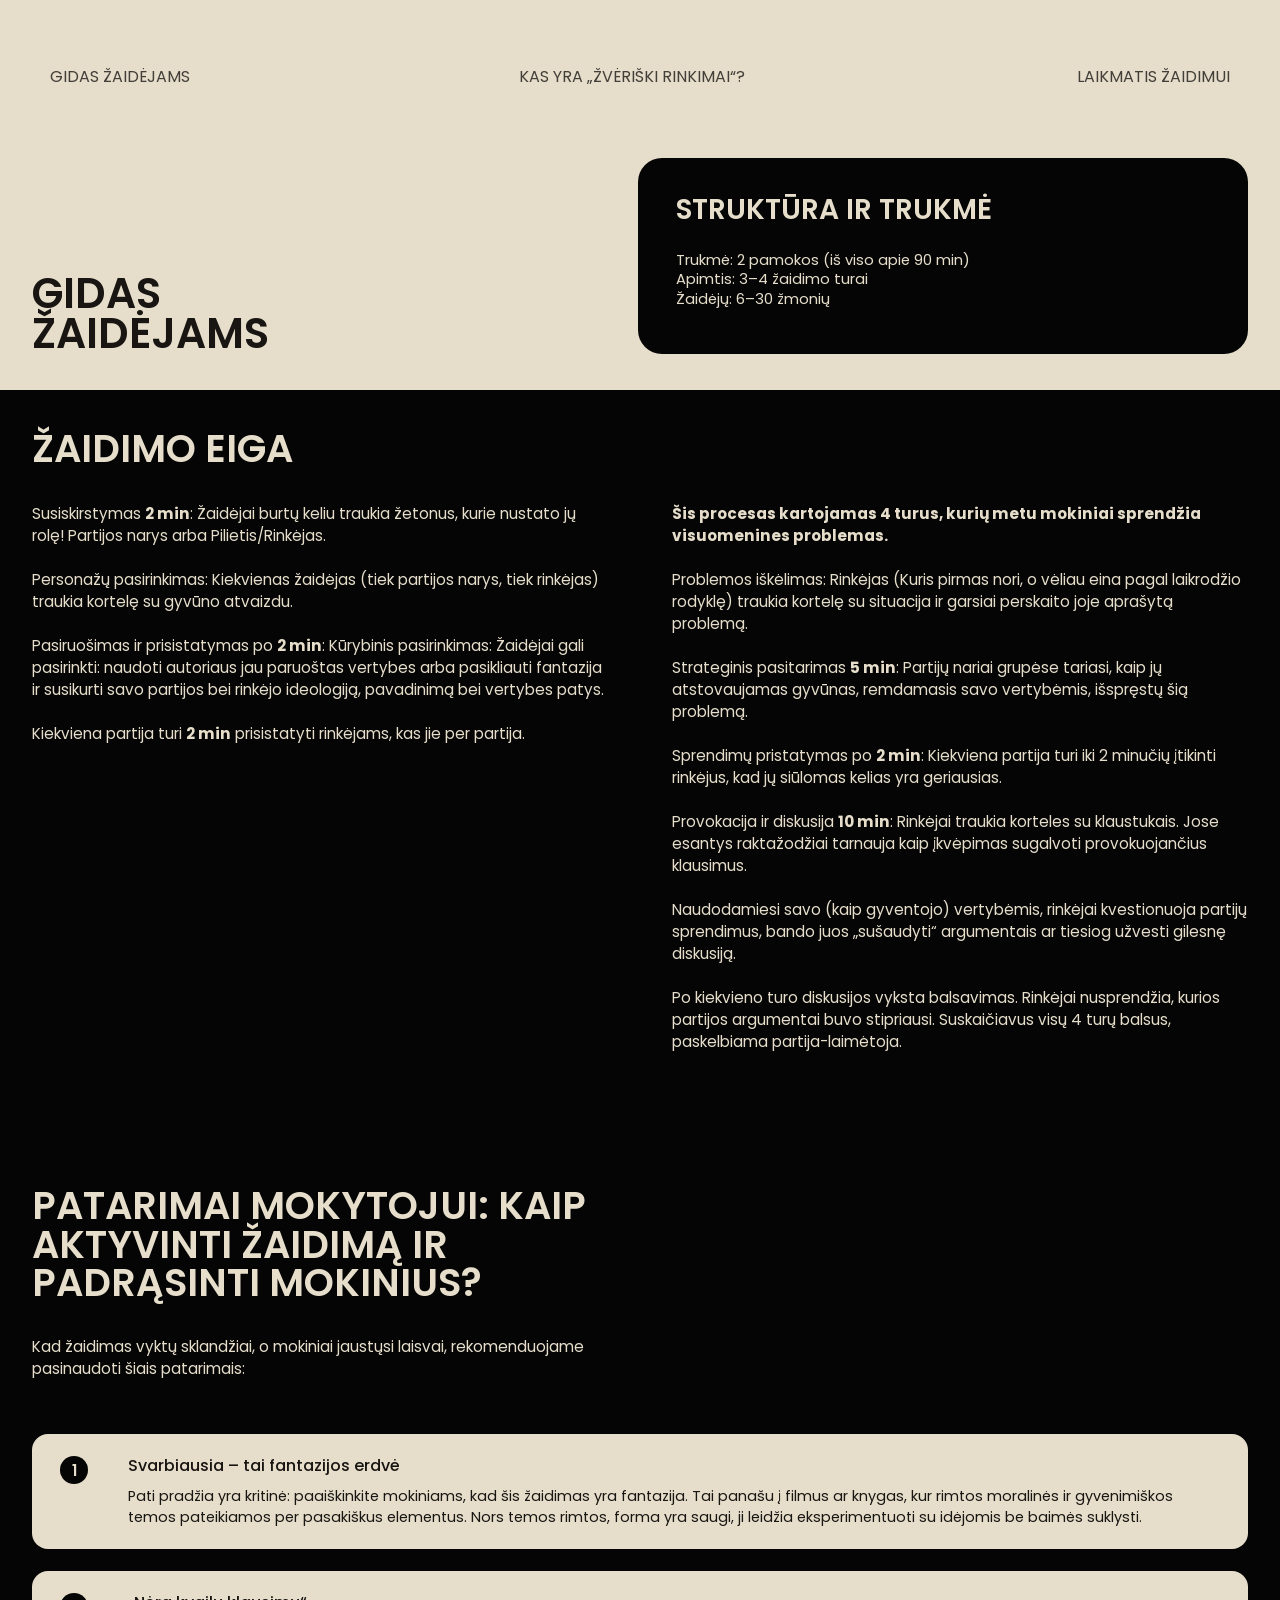
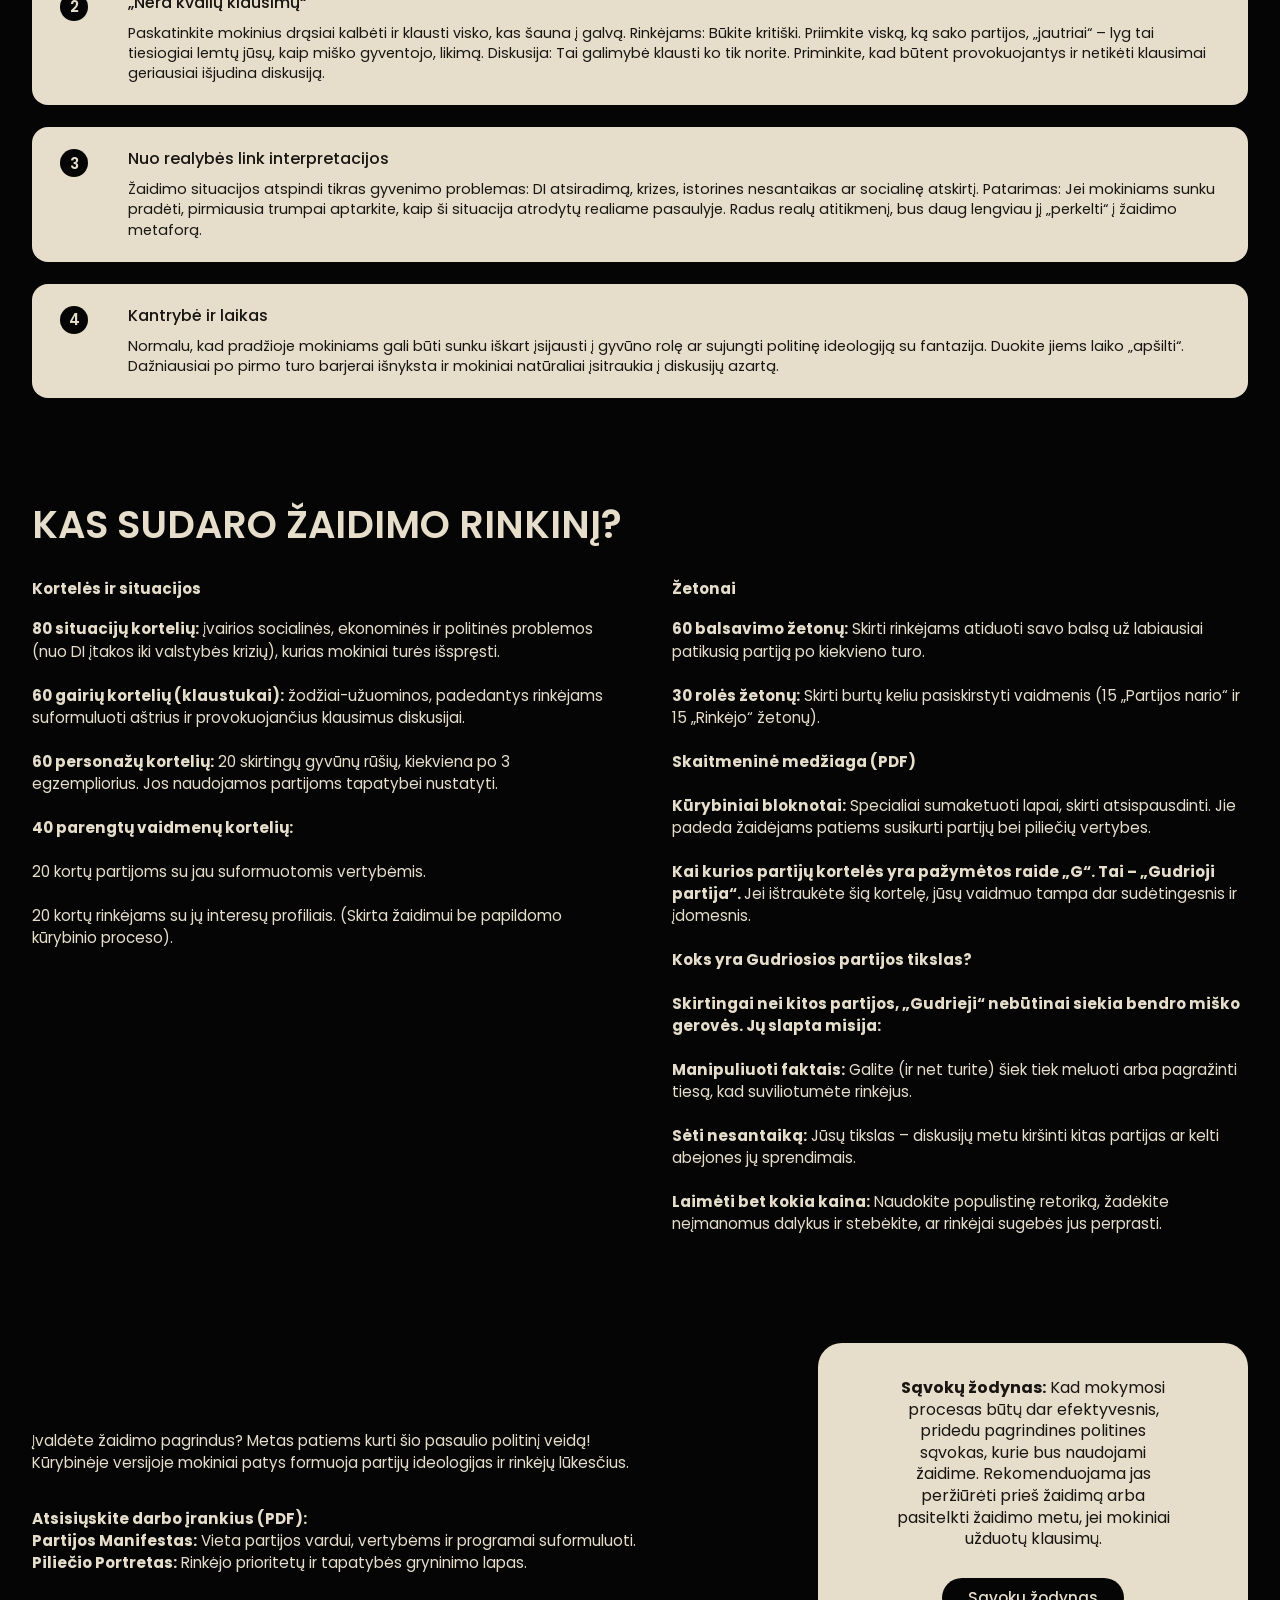
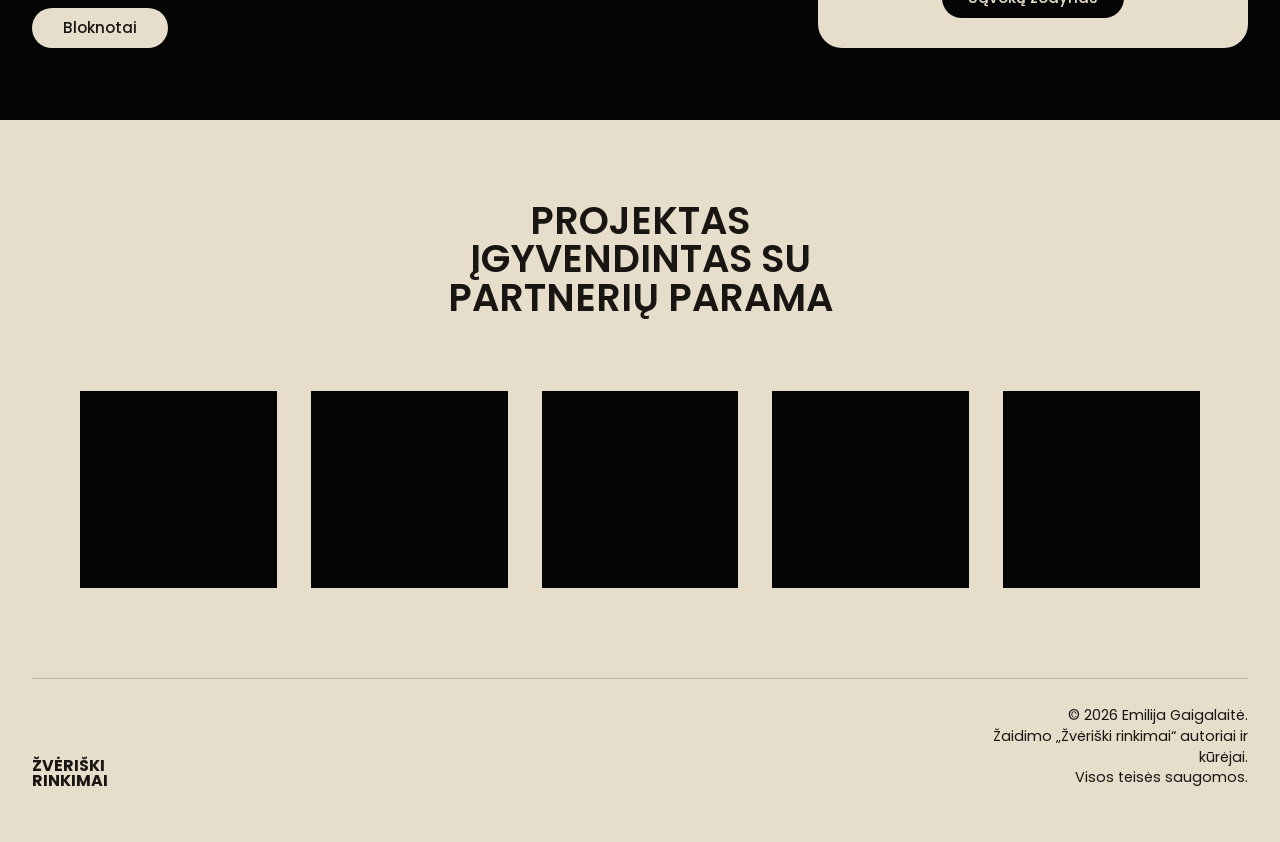
==== commit efa9b177: "Update gidas-zaidejams.html" ====
--- a/gidas-zaidejams.html
+++ b/gidas-zaidejams.html
@@ -3,7 +3,7 @@
   <head>
     <meta charset="UTF-8" />
     <meta name="viewport" content="width=device-width, initial-scale=1.0" />
-    <title>Gidas žaidėjams</title>
+    <title>Gidas žaidėjams | Žvėriški rinkimai</title>
     <meta
       name="description"
       content="Gidas žaidėjams edukaciniam stalo žaidimui Žvėriški rinkimai."
@@ -16,19 +16,50 @@
     />
     <link rel="stylesheet" href="./css/main.css" />
   </head>
-  <body>
-    <header class="page-header">
-      <div class="shell">
-        <nav class="topbar" aria-label="Pagrindinė navigacija">
-          <a href="#">Gidas žaidėjams</a>
-          <a href="#">Kas yra „žvėriški rinkimai“?</a>
-          <a href="#">Laikmatis žaidimui</a>
-        </nav>
-
-        <section class="hero">
-          <h1>Gidas žaidėjams</h1>
-
-          <article class="structure-card">
+  <body class="guide-page-v2">
+    <header class="hero hero--subpage hero--subpage-light">
+      <button
+        class="mobile-menu-button mobile-menu-button--dark"
+        type="button"
+        aria-expanded="false"
+        aria-controls="mobile-menu"
+        aria-label="Atidaryti meniu"
+      >
+        <span></span>
+        <span></span>
+        <span></span>
+      </button>
+
+      <div id="mobile-menu" class="mobile-menu mobile-menu--light" hidden>
+        <div class="mobile-menu__panel">
+          <button class="mobile-menu__close" type="button" aria-label="Uždaryti meniu">
+            ×
+          </button>
+          <a class="mobile-menu__link" href="./gidas-zaidejams.html">Gidas žaidėjams</a>
+          <a class="mobile-menu__link" href="./index.html">Kas yra žvėriški rinkimai?</a>
+          <a class="mobile-menu__link" href="./laikmatis.html">Laikmatis žaidimui</a>
+        </div>
+      </div>
+
+      <nav class="topbar topbar--subpage topbar--subpage-light">
+        <a class="topbar__link topbar__link--dark" href="./gidas-zaidejams.html"
+          >Gidas žaidėjams</a
+        >
+        <a class="topbar__link topbar__link--dark topbar__link--center" href="./index.html">
+          Kas yra „žvėriški rinkimai“?
+        </a>
+        <a class="topbar__link topbar__link--dark" href="./laikmatis.html"
+          >Laikmatis žaidimui</a
+        >
+      </nav>
+    </header>
+
+    <section class="guide-v2-hero">
+      <div class="guide-v2-shell">
+        <div class="guide-v2-hero-grid">
+          <h1 class="guide-v2-title">Gidas žaidėjams</h1>
+
+          <article class="guide-v2-structure">
             <h2>Struktūra ir trukmė</h2>
             <p>
               Trukmė: 2 pamokos (iš viso apie 90 min)<br />
@@ -36,32 +67,31 @@
               Žaidėjų: 6–30 žmonių
             </p>
           </article>
-        </section>
+        </div>
       </div>
-    </header>
-
-    <main class="main-content">
-      <div class="shell">
-        <section class="dark-panel">
-          <section class="game-flow">
+    </section>
+
+    <main class="guide-v2-main">
+      <section class="guide-v2-dark">
+        <div class="guide-v2-shell">
+          <section class="guide-v2-flow">
             <h2>Žaidimo eiga</h2>
 
-            <div class="two-columns">
-              <div class="text-column">
+            <div class="guide-v2-columns">
+              <div class="guide-v2-column">
                 <p>
                   Susiskirstymas <strong>2 min</strong>: Žaidėjai burtų keliu traukia
-                  žetonus, kurie nustato jų rolę! Partijos narys arba
-                  Pilietis/Rinkėjas.
-                </p>
-                <p>
-                  Personažų pasirinkimas: Kiekvienas žaidėjas (tiek partijos narys,
-                  tiek rinkėjas) traukia kortelę su gyvūno atvaizdu.
+                  žetonus, kurie nustato jų rolę! Partijos narys arba Pilietis/Rinkėjas.
+                </p>
+                <p>
+                  Personažų pasirinkimas: Kiekvienas žaidėjas (tiek partijos narys, tiek
+                  rinkėjas) traukia kortelę su gyvūno atvaizdu.
                 </p>
                 <p>
                   Pasiruošimas ir prisistatymas po <strong>2 min</strong>: Kūrybinis
-                  pasirinkimas: Žaidėjai gali pasirinkti: naudoti autoriaus jau
-                  paruoštas vertybes arba pasikliauti fantazija ir susikurti savo
-                  partijos bei rinkėjo ideologiją, pavadinimą bei vertybes patys.
+                  pasirinkimas: Žaidėjai gali pasirinkti: naudoti autoriaus jau paruoštas
+                  vertybes arba pasikliauti fantazija ir susikurti savo partijos bei
+                  rinkėjo ideologiją, pavadinimą bei vertybes patys.
                 </p>
                 <p>
                   Kiekviena partija turi <strong>2 min</strong> prisistatyti rinkėjams,
@@ -69,7 +99,7 @@
                 </p>
               </div>
 
-              <div class="text-column">
+              <div class="guide-v2-column">
                 <p>
                   <strong>
                     Šis procesas kartojamas 4 turus, kurių metu mokiniai sprendžia
@@ -88,8 +118,7 @@
                 </p>
                 <p>
                   Sprendimų pristatymas po <strong>2 min</strong>: Kiekviena partija turi
-                  iki 2 minučių įtikinti rinkėjus, kad jų siūlomas kelias yra
-                  geriausias.
+                  iki 2 minučių įtikinti rinkėjus, kad jų siūlomas kelias yra geriausias.
                 </p>
                 <p>
                   Provokacija ir diskusija <strong>10 min</strong>: Rinkėjai traukia
@@ -110,8 +139,8 @@
             </div>
           </section>
 
-          <section class="tips-section">
-            <div class="tips-heading">
+          <section class="guide-v2-tips">
+            <div class="guide-v2-tips-heading">
               <h2>Patarimai mokytojui: kaip aktyvinti žaidimą ir padrąsinti mokinius?</h2>
               <p>
                 Kad žaidimas vyktų sklandžiai, o mokiniai jaustųsi laisvai,
@@ -119,81 +148,80 @@
               </p>
             </div>
 
-            <div class="tips-list">
-              <article class="tip-card">
-                <div class="tip-badge">1</div>
-                <div class="tip-copy">
+            <div class="guide-v2-tip-list">
+              <article class="guide-v2-tip-card">
+                <div class="guide-v2-tip-badge">1</div>
+                <div class="guide-v2-tip-copy">
                   <h3>Svarbiausia – tai fantazijos erdvė</h3>
                   <p>
-                    Pati pradžia yra kritinė: paaiškinkite mokiniams, kad šis
-                    žaidimas yra fantazija. Tai panašu į filmus ar knygas, kur rimtos
-                    moralinės ir gyvenimiškos temos pateikiamos per pasakiškus
-                    elementus. Nors temos rimtos, forma yra saugi, ji leidžia
-                    eksperimentuoti su idėjomis be baimės suklysti.
+                    Pati pradžia yra kritinė: paaiškinkite mokiniams, kad šis žaidimas
+                    yra fantazija. Tai panašu į filmus ar knygas, kur rimtos moralinės ir
+                    gyvenimiškos temos pateikiamos per pasakiškus elementus. Nors temos
+                    rimtos, forma yra saugi, ji leidžia eksperimentuoti su idėjomis be
+                    baimės suklysti.
                   </p>
                 </div>
               </article>
 
-              <article class="tip-card">
-                <div class="tip-badge">2</div>
-                <div class="tip-copy">
+              <article class="guide-v2-tip-card">
+                <div class="guide-v2-tip-badge">2</div>
+                <div class="guide-v2-tip-copy">
                   <h3>„Nėra kvailų klausimų“</h3>
                   <p>
                     Paskatinkite mokinius drąsiai kalbėti ir klausti visko, kas šauna į
-                    galvą. Rinkėjams: Būkite kritiški. Priimkite viską, ką sako
-                    partijos, „jautriai“ – lyg tai tiesiogiai lemtų jūsų, kaip miško
-                    gyventojo, likimą. Diskusija: Tai galimybė klausti ko tik norite.
-                    Priminkite, kad būtent provokuojantys ir netikėti klausimai
-                    geriausiai išjudina diskusiją.
+                    galvą. Rinkėjams: Būkite kritiški. Priimkite viską, ką sako partijos,
+                    „jautriai“ – lyg tai tiesiogiai lemtų jūsų, kaip miško gyventojo,
+                    likimą. Diskusija: Tai galimybė klausti ko tik norite. Priminkite,
+                    kad būtent provokuojantys ir netikėti klausimai geriausiai išjudina
+                    diskusiją.
                   </p>
                 </div>
               </article>
 
-              <article class="tip-card">
-                <div class="tip-badge">3</div>
-                <div class="tip-copy">
+              <article class="guide-v2-tip-card">
+                <div class="guide-v2-tip-badge">3</div>
+                <div class="guide-v2-tip-copy">
                   <h3>Nuo realybės link interpretacijos</h3>
                   <p>
-                    Žaidimo situacijos atspindi tikras gyvenimo problemas: DI
-                    atsiradimą, krizes, istorines nesantaikas ar socialinę atskirtį.
-                    Patarimas: Jei mokiniams sunku pradėti, pirmiausia trumpai
-                    aptarkite, kaip ši situacija atrodytų realiame pasaulyje. Radus
-                    realų atitikmenį, bus daug lengviau jį „perkelti“ į žaidimo
-                    metaforą.
+                    Žaidimo situacijos atspindi tikras gyvenimo problemas: DI atsiradimą,
+                    krizes, istorines nesantaikas ar socialinę atskirtį. Patarimas: Jei
+                    mokiniams sunku pradėti, pirmiausia trumpai aptarkite, kaip ši
+                    situacija atrodytų realiame pasaulyje. Radus realų atitikmenį, bus
+                    daug lengviau jį „perkelti“ į žaidimo metaforą.
                   </p>
                 </div>
               </article>
 
-              <article class="tip-card">
-                <div class="tip-badge">4</div>
-                <div class="tip-copy">
+              <article class="guide-v2-tip-card">
+                <div class="guide-v2-tip-badge">4</div>
+                <div class="guide-v2-tip-copy">
                   <h3>Kantrybė ir laikas</h3>
                   <p>
                     Normalu, kad pradžioje mokiniams gali būti sunku iškart įsijausti į
                     gyvūno rolę ar sujungti politinę ideologiją su fantazija. Duokite
-                    jiems laiko „apšilti“. Dažniausiai po pirmo turo barjerai išnyksta
-                    ir mokiniai natūraliai įsitraukia į diskusijų azartą.
+                    jiems laiko „apšilti“. Dažniausiai po pirmo turo barjerai išnyksta ir
+                    mokiniai natūraliai įsitraukia į diskusijų azartą.
                   </p>
                 </div>
               </article>
             </div>
           </section>
 
-          <section class="kit-section">
+          <section class="guide-v2-kit">
             <h2>Kas sudaro žaidimo rinkinį?</h2>
 
-            <div class="two-columns two-columns--kit">
-              <div class="text-column">
+            <div class="guide-v2-columns guide-v2-columns--kit">
+              <div class="guide-v2-column">
                 <p><strong>Kortelės ir situacijos</strong></p>
                 <p>
-                  <strong>80 situacijų kortelių:</strong> įvairios socialinės,
-                  ekonominės ir politinės problemos (nuo DI įtakos iki valstybės
-                  krizių), kurias mokiniai turės išspręsti.
-                </p>
-                <p>
-                  <strong>60 gairių kortelių (klaustukai):</strong>
-                  žodžiai-užuominos, padedantys rinkėjams suformuluoti aštrius ir
-                  provokuojančius klausimus diskusijai.
+                  <strong>80 situacijų kortelių:</strong> įvairios socialinės, ekonominės
+                  ir politinės problemos (nuo DI įtakos iki valstybės krizių), kurias
+                  mokiniai turės išspręsti.
+                </p>
+                <p>
+                  <strong>60 gairių kortelių (klaustukai):</strong> žodžiai-užuominos,
+                  padedantys rinkėjams suformuluoti aštrius ir provokuojančius klausimus
+                  diskusijai.
                 </p>
                 <p>
                   <strong>60 personažų kortelių:</strong> 20 skirtingų gyvūnų rūšių,
@@ -208,7 +236,7 @@
                 </p>
               </div>
 
-              <div class="text-column">
+              <div class="guide-v2-column">
                 <p><strong>Žetonai</strong></p>
                 <p>
                   <strong>60 balsavimo žetonų:</strong> Skirti rinkėjams atiduoti savo
@@ -248,81 +276,107 @@
                   kiršinti kitas partijas ar kelti abejones jų sprendimais.
                 </p>
                 <p>
-                  <strong>Laimėti bet kokia kaina:</strong> Naudokite populistinę
-                  retoriką, žadėkite neįmanomus dalykus ir stebėkite, ar rinkėjai
-                  sugebės jus perprasti.
+                  <strong>Laimėti bet kokia kaina:</strong> Naudokite populistinę retoriką,
+                  žadėkite neįmanomus dalykus ir stebėkite, ar rinkėjai sugebės jus
+                  perprasti.
                 </p>
               </div>
             </div>
           </section>
 
-          <section class="resources-section">
-            <div class="resources-copy">
-              <p class="resources-lead">
+          <section class="guide-v2-resources">
+            <div class="guide-v2-resources-copy">
+              <p class="guide-v2-resources-lead">
                 Įvaldėte žaidimo pagrindus? Metas patiems kurti šio pasaulio politinį
-                veidą! Kūrybinėje versijoje mokiniai patys formuoja partijų
-                ideologijas ir rinkėjų lūkesčius.
+                veidą! Kūrybinėje versijoje mokiniai patys formuoja partijų ideologijas
+                ir rinkėjų lūkesčius.
               </p>
-              <p class="resources-files">
+              <p class="guide-v2-resources-files">
                 <strong>Atsisiųskite darbo įrankius (PDF):</strong><br />
-                <strong>Partijos Manifestas:</strong> Vieta partijos vardui, vertybėms
-                ir programai suformuluoti.<br />
+                <strong>Partijos Manifestas:</strong> Vieta partijos vardui, vertybėms ir
+                programai suformuluoti.<br />
                 <strong>Piliečio Portretas:</strong> Rinkėjo prioritetų ir tapatybės
                 gryninimo lapas.
               </p>
-              <a class="pill-button pill-button--light" href="#">Bloknotai</a>
-            </div>
-
-            <div class="resources-card">
+              <div class="guide-v2-button-row">
+                <span class="guide-v2-pill guide-v2-pill--light">Bloknotai</span>
+              </div>
+            </div>
+
+            <article class="guide-v2-glossary-card">
               <p>
                 <strong>Sąvokų žodynas:</strong> Kad mokymosi procesas būtų dar
-                efektyvesnis, pridedu pagrindines politines sąvokas, kurie bus
-                naudojami žaidime. Rekomenduojama jas peržiūrėti prieš žaidimą arba
-                pasitelkti žaidimo metu, jei mokiniai užduotų klausimų.
+                efektyvesnis, pridedu pagrindines politines sąvokas, kurie bus naudojami
+                žaidime. Rekomenduojama jas peržiūrėti prieš žaidimą arba pasitelkti
+                žaidimo metu, jei mokiniai užduotų klausimų.
               </p>
-              <a class="pill-button pill-button--dark" href="#">Sąvokų žodynas</a>
-            </div>
+              <a class="guide-v2-pill guide-v2-pill--dark" href="./savoku-zodynas.html"
+                >Sąvokų žodynas</a
+              >
+            </article>
           </section>
-        </section>
-      </div>
-
-      <section class="support-section">
-        <div class="shell">
+        </div>
+      </section>
+
+      <section class="guide-v2-support">
+        <div class="guide-v2-shell">
           <h2>Projektas įgyvendintas su partnerių parama</h2>
 
-          <div class="support-logos" aria-label="Partnerių logotipų vietos">
-            <div class="partner-logo-slot">
-              <img class="partner-logo" src="" alt="Partnerio 1 logotipas" />
-              <span class="partner-logo-slot__label">Partneris 1</span>
-            </div>
-            <div class="partner-logo-slot">
-              <img class="partner-logo" src="" alt="Partnerio 2 logotipas" />
-              <span class="partner-logo-slot__label">Partneris 2</span>
-            </div>
-            <div class="partner-logo-slot">
-              <img class="partner-logo" src="" alt="Partnerio 3 logotipas" />
-              <span class="partner-logo-slot__label">Partneris 3</span>
-            </div>
-            <div class="partner-logo-slot">
-              <img class="partner-logo" src="" alt="Partnerio 4 logotipas" />
-              <span class="partner-logo-slot__label">Partneris 4</span>
-            </div>
-            <div class="partner-logo-slot">
-              <img class="partner-logo" src="" alt="Partnerio 5 logotipas" />
-              <span class="partner-logo-slot__label">Partneris 5</span>
-            </div>
+          <div class="guide-v2-support-logos">
+            <span></span>
+            <span></span>
+            <span></span>
+            <span></span>
+            <span></span>
           </div>
 
-          <footer class="page-footer">
-            <div class="footer-mark">Žvėriški<br />rinkimai</div>
+          <footer class="guide-v2-footer">
+            <div class="guide-v2-footer-mark">Žvėriški rinkimai</div>
             <p>
               © 2026 Emilija Gaigalaitė.<br />
-              Žaidimo „Žvėriški rinkimai“ autorė ir kūrėja.<br />
+              Žaidimo „Žvėriški rinkimai“ autoriai ir kūrėjai.<br />
               Visos teisės saugomos.
             </p>
           </footer>
         </div>
       </section>
     </main>
+
+    <script src="./animations.js" defer></script>
+    <script>
+      const mobileMenu = document.getElementById("mobile-menu");
+      const mobileMenuButton = document.querySelector(".mobile-menu-button");
+      const mobileMenuClose = document.querySelector(".mobile-menu__close");
+      const mobileMenuLinks = document.querySelectorAll(".mobile-menu__link");
+
+      function setMobileMenu(open) {
+        mobileMenu.hidden = !open;
+        mobileMenu.classList.toggle("is-open", open);
+        mobileMenu.style.display = open ? "block" : "none";
+        mobileMenu.setAttribute("aria-hidden", String(!open));
+        document.body.classList.toggle("menu-open", open);
+        mobileMenuButton.setAttribute("aria-expanded", String(open));
+      }
+
+      mobileMenuButton.addEventListener("click", () => setMobileMenu(true));
+      mobileMenuClose.addEventListener("click", () => setMobileMenu(false));
+      mobileMenu.addEventListener("click", (event) => {
+        if (event.target === mobileMenu) {
+          setMobileMenu(false);
+        }
+      });
+
+      mobileMenuLinks.forEach((link) => {
+        link.addEventListener("click", () => setMobileMenu(false));
+      });
+
+      document.addEventListener("keydown", (event) => {
+        if (event.key === "Escape") {
+          setMobileMenu(false);
+        }
+      });
+
+      setMobileMenu(false);
+    </script>
   </body>
 </html>
--- a/css/main.css
+++ b/css/main.css
@@ -5851,3 +5851,542 @@
     font-size: 0.9rem;
   }
 }
+
+/* Definitive guide-page-v2 layout overrides.
+   These come last on purpose so legacy guide styles cannot distort the page. */
+.guide-page.guide-page-v2 {
+  background: var(--section-light);
+  color: var(--text-dark);
+  overflow-x: hidden;
+}
+
+.guide-page.guide-page-v2 .hero.hero--subpage.hero--subpage-light {
+  min-height: auto;
+  padding: 18px 0 0;
+  background: var(--section-light) !important;
+  color: var(--text-dark);
+}
+
+.guide-page.guide-page-v2 .topbar.topbar--subpage.topbar--subpage-light {
+  width: min(calc(100% - 64px), 1200px);
+  margin: 0 auto;
+  display: grid;
+  grid-template-columns: repeat(3, minmax(0, 1fr));
+  align-items: center;
+  gap: 24px;
+  padding-top: 20px;
+  font-size: 14px;
+  font-weight: 400;
+  text-transform: uppercase;
+  letter-spacing: 0;
+}
+
+.guide-page.guide-page-v2 .topbar.topbar--subpage .topbar__link {
+  color: rgba(24, 21, 18, 0.85);
+}
+
+.guide-page.guide-page-v2 .topbar.topbar--subpage .topbar__link:first-child {
+  justify-self: start;
+  text-align: left;
+}
+
+.guide-page.guide-page-v2 .topbar.topbar--subpage .topbar__link--center {
+  justify-self: center;
+  text-align: center;
+}
+
+.guide-page.guide-page-v2 .topbar.topbar--subpage .topbar__link:last-child {
+  justify-self: end;
+  text-align: right;
+}
+
+.guide-page.guide-page-v2 .guide-v2-shell {
+  width: min(calc(100% - 64px), 1200px);
+  margin: 0 auto;
+}
+
+.guide-page.guide-page-v2 .guide-v2-hero {
+  padding: clamp(64px, 8vw, 104px) 0 48px;
+  background: var(--section-light);
+}
+
+.guide-page.guide-page-v2 .guide-v2-hero-grid {
+  display: grid;
+  grid-template-columns: minmax(280px, 1fr) minmax(320px, 610px);
+  gap: clamp(40px, 7vw, 120px);
+  align-items: end;
+}
+
+.guide-page.guide-page-v2 .guide-v2-title {
+  margin: 0;
+  max-width: 12ch;
+  font-size: clamp(2.2rem, 4vw, 4.5rem);
+  font-weight: 600;
+  line-height: 0.95;
+  text-transform: uppercase;
+  color: var(--text-dark);
+}
+
+.guide-page.guide-page-v2 .guide-v2-structure {
+  width: 100%;
+  min-height: 196px;
+  padding: 36px 38px 32px;
+  border-radius: 24px;
+  background: #050505;
+  color: var(--text-light);
+  align-self: start;
+}
+
+.guide-page.guide-page-v2 .guide-v2-structure h2 {
+  margin: 0 0 26px;
+  font-size: clamp(1.5rem, 2.2vw, 2rem);
+  font-weight: 600;
+  line-height: 1.08;
+  text-transform: uppercase;
+}
+
+.guide-page.guide-page-v2 .guide-v2-structure p {
+  margin: 0;
+  font-size: clamp(0.9rem, 1vw, 1rem);
+  line-height: 1.35;
+}
+
+.guide-page.guide-page-v2 .guide-v2-main {
+  background: var(--section-light);
+}
+
+.guide-page.guide-page-v2 .guide-v2-dark {
+  width: 100%;
+  padding: clamp(40px, 4vw, 56px) 0 clamp(56px, 6vw, 80px);
+  background: #050505;
+  color: var(--text-light);
+}
+
+.guide-page.guide-page-v2 .guide-v2-flow,
+.guide-page.guide-page-v2 .guide-v2-tips,
+.guide-page.guide-page-v2 .guide-v2-kit,
+.guide-page.guide-page-v2 .guide-v2-resources {
+  max-width: 1100px;
+  margin-left: auto;
+  margin-right: auto;
+}
+
+.guide-page.guide-page-v2 .guide-v2-flow h2,
+.guide-page.guide-page-v2 .guide-v2-tips h2,
+.guide-page.guide-page-v2 .guide-v2-kit h2,
+.guide-page.guide-page-v2 .guide-v2-support h2 {
+  margin: 0 0 34px;
+  font-size: clamp(2rem, 3vw, 3rem);
+  font-weight: 600;
+  line-height: 1;
+  text-transform: uppercase;
+}
+
+.guide-page.guide-page-v2 .guide-v2-columns {
+  display: grid;
+  grid-template-columns: repeat(2, minmax(0, 1fr));
+  gap: clamp(36px, 5vw, 96px);
+  align-items: start;
+}
+
+.guide-page.guide-page-v2 .guide-v2-column {
+  min-width: 0;
+  max-width: 520px;
+}
+
+.guide-page.guide-page-v2 .guide-v2-column p {
+  margin: 0 0 22px;
+  font-size: clamp(0.95rem, 1vw, 1.15rem);
+  line-height: 1.5;
+  overflow-wrap: break-word;
+}
+
+.guide-page.guide-page-v2 .guide-v2-column strong,
+.guide-page.guide-page-v2 .guide-v2-resources-files strong,
+.guide-page.guide-page-v2 .guide-v2-glossary-card strong {
+  font-weight: 700;
+}
+
+.guide-page.guide-page-v2 .guide-v2-tips {
+  margin-top: 112px;
+}
+
+.guide-page.guide-page-v2 .guide-v2-tips-heading {
+  max-width: 640px;
+  margin-bottom: 54px;
+}
+
+.guide-page.guide-page-v2 .guide-v2-tips-heading p {
+  margin: 0;
+  font-size: clamp(0.95rem, 1.05vw, 1.25rem);
+  line-height: 1.45;
+}
+
+.guide-page.guide-page-v2 .guide-v2-tip-list {
+  width: min(100%, 1380px);
+  margin: 0 auto;
+  display: grid;
+  gap: 22px;
+}
+
+.guide-page.guide-page-v2 .guide-v2-tip-card {
+  display: grid;
+  grid-template-columns: 48px minmax(0, 1fr);
+  gap: 20px;
+  align-items: start;
+  padding: 22px 28px;
+  border-radius: 16px;
+  background: var(--section-light);
+  color: var(--text-dark);
+}
+
+.guide-page.guide-page-v2 .guide-v2-tip-badge {
+  width: 28px;
+  height: 28px;
+  border-radius: 50%;
+  background: #050505;
+  color: var(--text-light);
+  display: grid;
+  place-items: center;
+  font-size: 0.95rem;
+  font-weight: 600;
+}
+
+.guide-page.guide-page-v2 .guide-v2-tip-copy h3 {
+  margin: 0 0 10px;
+  font-size: clamp(1rem, 1.15vw, 1.15rem);
+  font-weight: 500;
+  line-height: 1.25;
+}
+
+.guide-page.guide-page-v2 .guide-v2-tip-copy p {
+  margin: 0;
+  font-size: clamp(0.9rem, 0.95vw, 1rem);
+  line-height: 1.4;
+}
+
+.guide-page.guide-page-v2 .guide-v2-kit {
+  margin-top: 108px;
+}
+
+.guide-page.guide-page-v2 .guide-v2-columns--kit .guide-v2-column p:first-child {
+  margin-bottom: 18px;
+}
+
+.guide-page.guide-page-v2 .guide-v2-resources {
+  margin-top: 86px;
+  display: grid;
+  grid-template-columns: minmax(0, 1fr) minmax(280px, 430px);
+  gap: clamp(32px, 4vw, 72px);
+  align-items: end;
+}
+
+.guide-page.guide-page-v2 .guide-v2-resources-copy {
+  max-width: 620px;
+}
+
+.guide-page.guide-page-v2 .guide-v2-resources-lead,
+.guide-page.guide-page-v2 .guide-v2-resources-files {
+  margin: 0;
+  font-size: clamp(0.95rem, 1.05vw, 1.25rem);
+  line-height: 1.45;
+}
+
+.guide-page.guide-page-v2 .guide-v2-resources-lead {
+  margin-bottom: 34px;
+}
+
+.guide-page.guide-page-v2 .guide-v2-resources-files {
+  margin-bottom: 34px;
+}
+
+.guide-page.guide-page-v2 .guide-v2-button-row {
+  display: flex;
+  justify-content: flex-start;
+}
+
+.guide-page.guide-page-v2 .guide-v2-pill {
+  display: inline-flex;
+  align-items: center;
+  justify-content: center;
+  min-width: 136px;
+  min-height: 40px;
+  padding: 0 26px;
+  border-radius: 999px;
+  font-size: 0.95rem;
+  font-weight: 500;
+  line-height: 1;
+  text-align: center;
+  white-space: nowrap;
+}
+
+.guide-page.guide-page-v2 .guide-v2-pill--light {
+  background: var(--section-light);
+  color: var(--text-dark);
+}
+
+.guide-page.guide-page-v2 .guide-v2-pill--dark {
+  background: #050505;
+  color: var(--text-light);
+}
+
+.guide-page.guide-page-v2 .guide-v2-glossary-card {
+  min-height: 236px;
+  padding: 34px 30px 30px;
+  border-radius: 24px;
+  background: var(--section-light);
+  color: var(--text-dark);
+  display: flex;
+  flex-direction: column;
+  justify-content: center;
+  align-items: center;
+  gap: 28px;
+}
+
+.guide-page.guide-page-v2 .guide-v2-glossary-card p {
+  margin: 0;
+  max-width: 28ch;
+  font-size: clamp(1rem, 1.05vw, 1.2rem);
+  line-height: 1.35;
+  text-align: center;
+}
+
+.guide-page.guide-page-v2 .guide-v2-support {
+  padding: 82px 0 54px;
+  background: var(--section-light);
+}
+
+.guide-page.guide-page-v2 .guide-v2-support h2 {
+  max-width: 20ch;
+  margin: 0 auto 74px;
+  color: var(--text-dark);
+  text-align: center;
+}
+
+.guide-page.guide-page-v2 .guide-v2-support-logos {
+  display: grid;
+  grid-template-columns: repeat(5, minmax(0, 1fr));
+  gap: 34px;
+  align-items: center;
+  width: min(100%, 1120px);
+  margin: 0 auto 90px;
+}
+
+.guide-page.guide-page-v2 .guide-v2-support-logos span {
+  display: block;
+  width: 100%;
+  aspect-ratio: 1;
+  background: #050505;
+}
+
+.guide-page.guide-page-v2 .guide-v2-footer {
+  padding-top: 26px;
+  border-top: 1px solid rgba(24, 21, 18, 0.2);
+  display: flex;
+  align-items: flex-end;
+  justify-content: space-between;
+  gap: 24px;
+}
+
+.guide-page.guide-page-v2 .guide-v2-footer-mark {
+  max-width: 88px;
+  font-size: 1rem;
+  font-weight: 700;
+  line-height: 0.95;
+  text-transform: uppercase;
+}
+
+.guide-page.guide-page-v2 .guide-v2-footer p {
+  margin: 0;
+  max-width: 280px;
+  font-size: 0.9rem;
+  line-height: 1.45;
+  text-align: right;
+}
+
+@media (max-width: 1200px) {
+  .guide-page.guide-page-v2 .topbar.topbar--subpage.topbar--subpage-light,
+  .guide-page.guide-page-v2 .guide-v2-shell {
+    width: min(calc(100% - 56px), 1100px);
+  }
+
+  .guide-page.guide-page-v2 .guide-v2-hero-grid,
+  .guide-page.guide-page-v2 .guide-v2-columns,
+  .guide-page.guide-page-v2 .guide-v2-resources {
+    gap: clamp(28px, 4vw, 64px);
+  }
+}
+
+@media (max-width: 900px) {
+  .guide-page.guide-page-v2 .guide-v2-shell,
+  .guide-page.guide-page-v2 .topbar.topbar--subpage.topbar--subpage-light {
+    width: min(calc(100% - 40px), 900px);
+  }
+
+  .guide-page.guide-page-v2 .topbar.topbar--subpage.topbar--subpage-light {
+    font-size: 12px;
+    gap: 16px;
+  }
+
+  .guide-page.guide-page-v2 .guide-v2-hero {
+    padding: 52px 0 28px;
+  }
+
+  .guide-page.guide-page-v2 .guide-v2-hero-grid,
+  .guide-page.guide-page-v2 .guide-v2-columns,
+  .guide-page.guide-page-v2 .guide-v2-resources {
+    grid-template-columns: 1fr;
+  }
+
+  .guide-page.guide-page-v2 .guide-v2-title,
+  .guide-page.guide-page-v2 .guide-v2-resources-copy {
+    max-width: none;
+  }
+
+  .guide-page.guide-page-v2 .guide-v2-tip-list,
+  .guide-page.guide-page-v2 .guide-v2-support-logos {
+    width: 100%;
+  }
+
+  .guide-page.guide-page-v2 .guide-v2-support-logos {
+    grid-template-columns: repeat(3, minmax(0, 1fr));
+  }
+
+  .guide-page.guide-page-v2 .guide-v2-footer {
+    flex-direction: column;
+    align-items: flex-start;
+  }
+
+  .guide-page.guide-page-v2 .guide-v2-footer p {
+    text-align: left;
+  }
+}
+
+@media (max-width: 768px) {
+  .guide-page.guide-page-v2 .topbar.topbar--subpage.topbar--subpage-light {
+    display: none;
+  }
+
+  .guide-page.guide-page-v2 .hero.hero--subpage.hero--subpage-light {
+    padding-top: 0;
+  }
+
+  .guide-page.guide-page-v2 .guide-v2-shell {
+    width: min(calc(100% - 32px), 760px);
+  }
+
+  .guide-page.guide-page-v2 .guide-v2-hero {
+    padding: 34px 0 24px;
+  }
+
+  .guide-page.guide-page-v2 .guide-v2-structure {
+    min-height: 0;
+    padding: 28px 24px;
+  }
+
+  .guide-page.guide-page-v2 .guide-v2-dark {
+    padding: 30px 0 48px;
+  }
+
+  .guide-page.guide-page-v2 .guide-v2-flow h2,
+  .guide-page.guide-page-v2 .guide-v2-tips h2,
+  .guide-page.guide-page-v2 .guide-v2-kit h2,
+  .guide-page.guide-page-v2 .guide-v2-support h2 {
+    font-size: 24px;
+    margin-bottom: 24px;
+  }
+
+  .guide-page.guide-page-v2 .guide-v2-column p {
+    margin-bottom: 18px;
+  }
+
+  .guide-page.guide-page-v2 .guide-v2-tips,
+  .guide-page.guide-page-v2 .guide-v2-kit,
+  .guide-page.guide-page-v2 .guide-v2-resources {
+    margin-top: 72px;
+  }
+
+  .guide-page.guide-page-v2 .guide-v2-tip-card {
+    grid-template-columns: 1fr;
+    gap: 14px;
+    padding: 20px 18px;
+  }
+
+  .guide-page.guide-page-v2 .guide-v2-tip-badge {
+    margin-left: 0;
+  }
+
+  .guide-page.guide-page-v2 .guide-v2-support {
+    padding: 64px 0 42px;
+  }
+
+  .guide-page.guide-page-v2 .guide-v2-support-logos {
+    grid-template-columns: repeat(2, minmax(0, 1fr));
+    gap: 20px;
+    margin-bottom: 56px;
+  }
+}
+
+@media (max-width: 480px) {
+  .guide-page.guide-page-v2 .guide-v2-shell {
+    width: min(calc(100% - 24px), 456px);
+  }
+
+  .guide-page.guide-page-v2 .guide-v2-hero {
+    padding: 20px 0 18px;
+  }
+
+  .guide-page.guide-page-v2 .guide-v2-title {
+    font-size: clamp(2rem, 12vw, 3.2rem);
+  }
+
+  .guide-page.guide-page-v2 .guide-v2-structure {
+    padding: 24px 20px 22px;
+    border-radius: 20px;
+  }
+
+  .guide-page.guide-page-v2 .guide-v2-dark {
+    padding: 28px 0 40px;
+  }
+
+  .guide-page.guide-page-v2 .guide-v2-column p,
+  .guide-page.guide-page-v2 .guide-v2-tips-heading p,
+  .guide-page.guide-page-v2 .guide-v2-tip-copy p,
+  .guide-page.guide-page-v2 .guide-v2-resources-lead,
+  .guide-page.guide-page-v2 .guide-v2-resources-files,
+  .guide-page.guide-page-v2 .guide-v2-glossary-card p,
+  .guide-page.guide-page-v2 .guide-v2-footer p {
+    font-size: 14px;
+  }
+
+  .guide-page.guide-page-v2 .guide-v2-glossary-card {
+    min-height: 0;
+    padding: 24px 18px;
+  }
+
+  .guide-page.guide-page-v2 .guide-v2-glossary-card p {
+    max-width: 24ch;
+  }
+
+  .guide-page.guide-page-v2 .guide-v2-pill {
+    min-width: 126px;
+    min-height: 38px;
+    padding: 0 22px;
+    font-size: 0.9rem;
+  }
+}
+
+/* nav test */
+
+/* Shared navigation consistency across all pages */
+.topbar,
+.topbar--subpage,
+.guide-page.guide-page-v2 .topbar.topbar--subpage.topbar--subpage-light {
+  font-size: 16px !important;
+  line-height: 1.2;
+}
+
+.topbar__link,
+.mobile-menu__link {
+  text-decoration: none;
+}
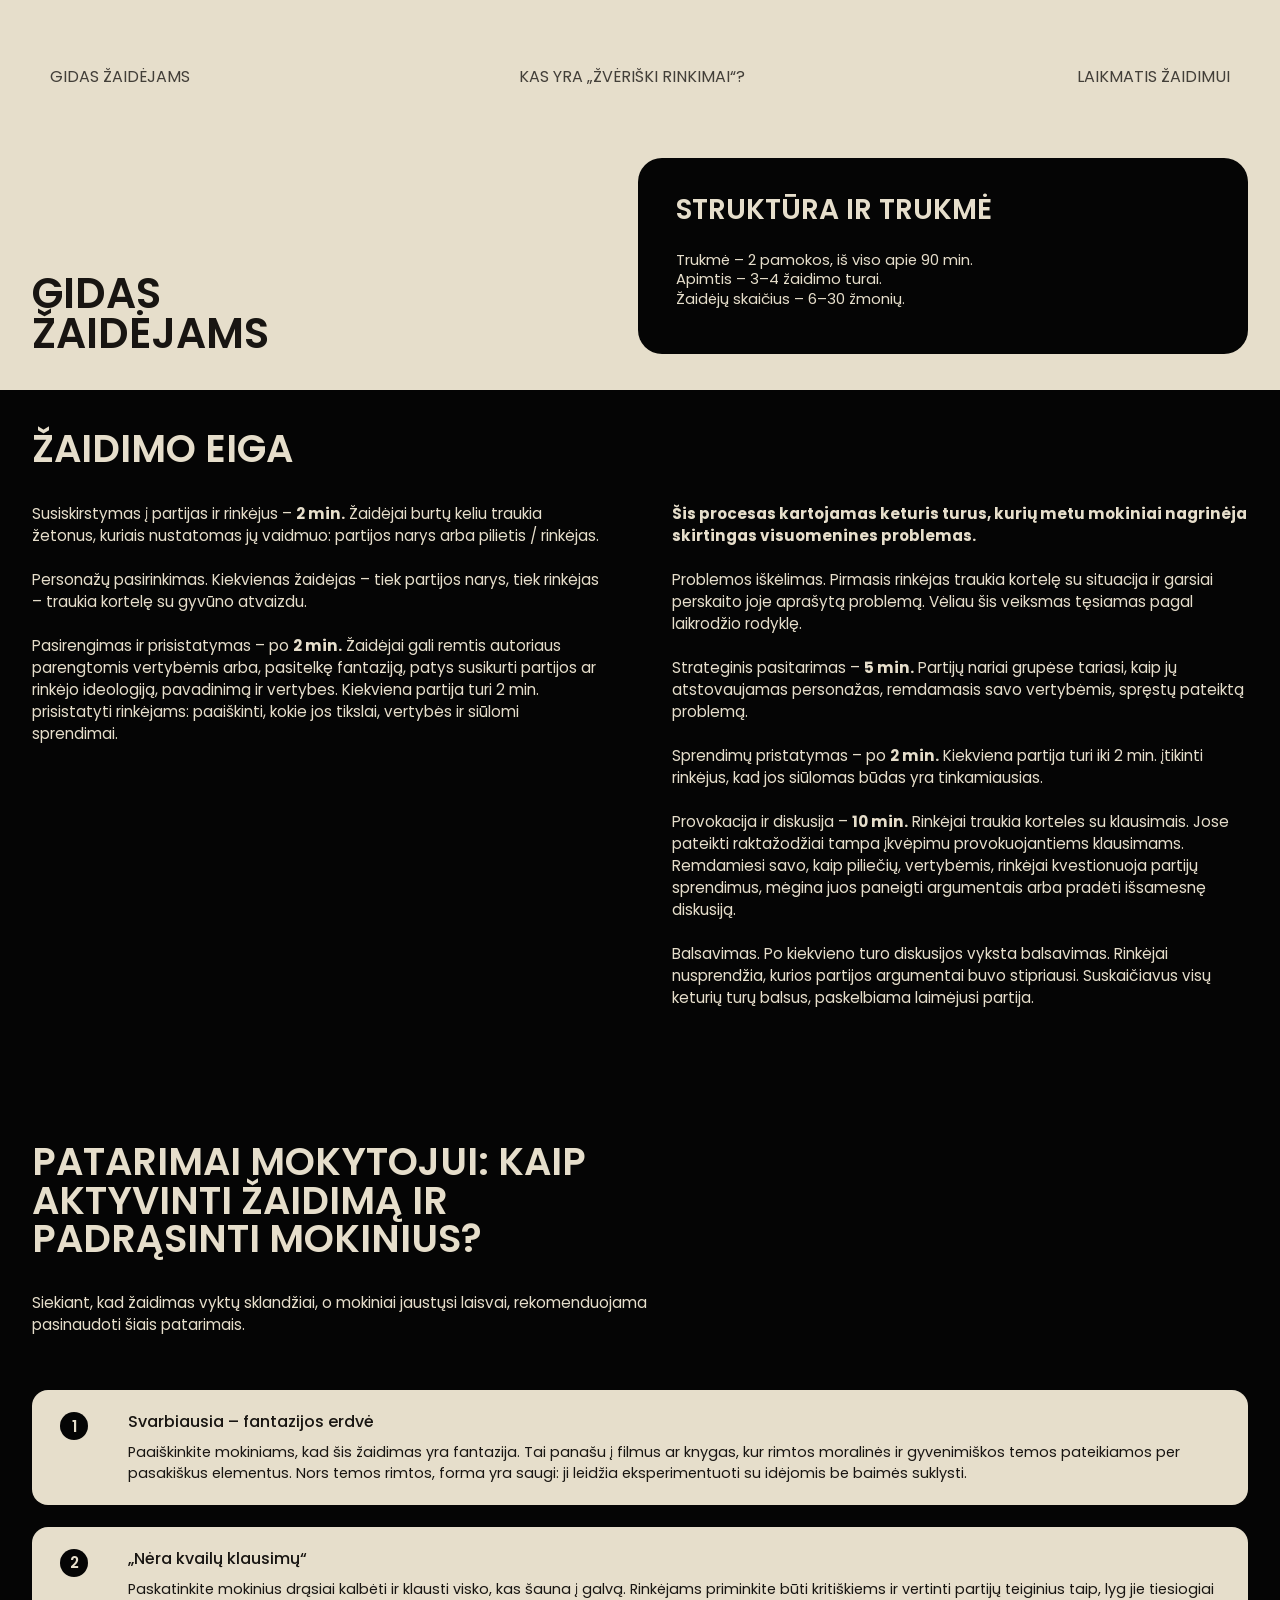
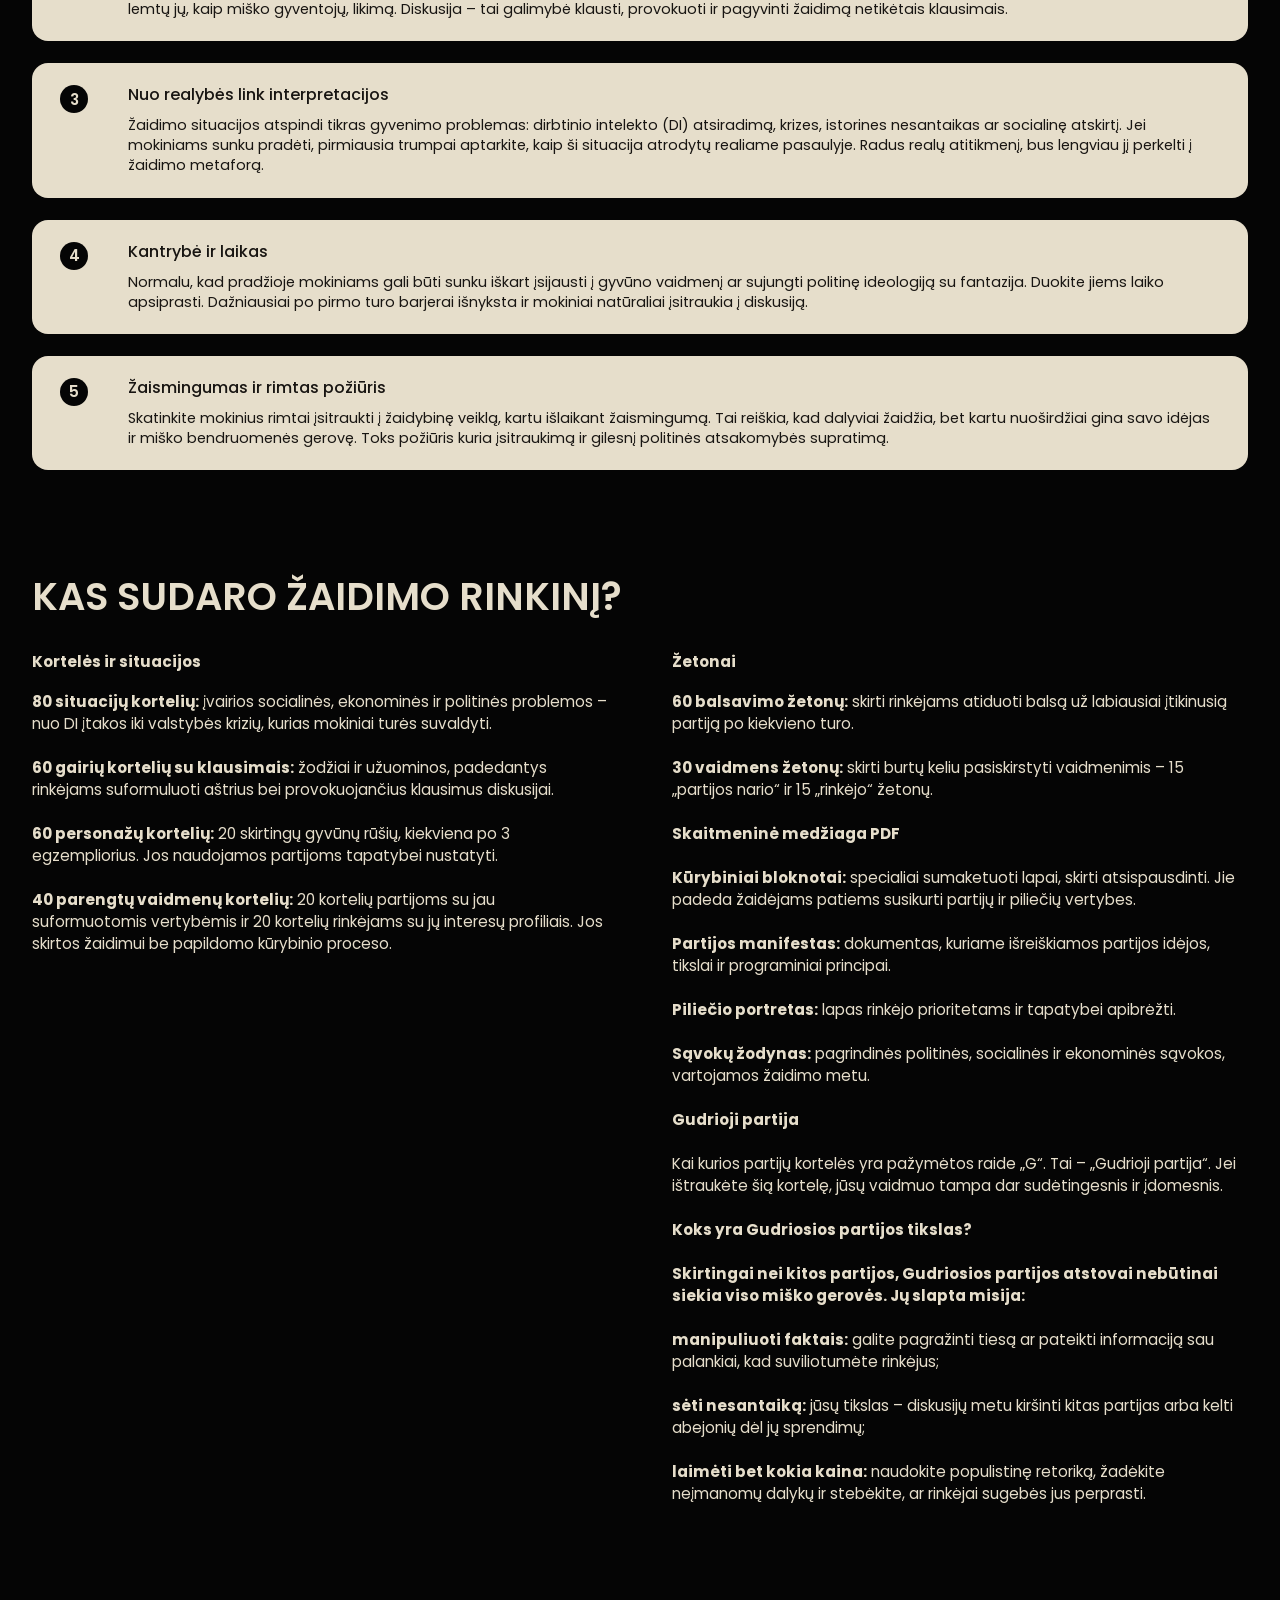
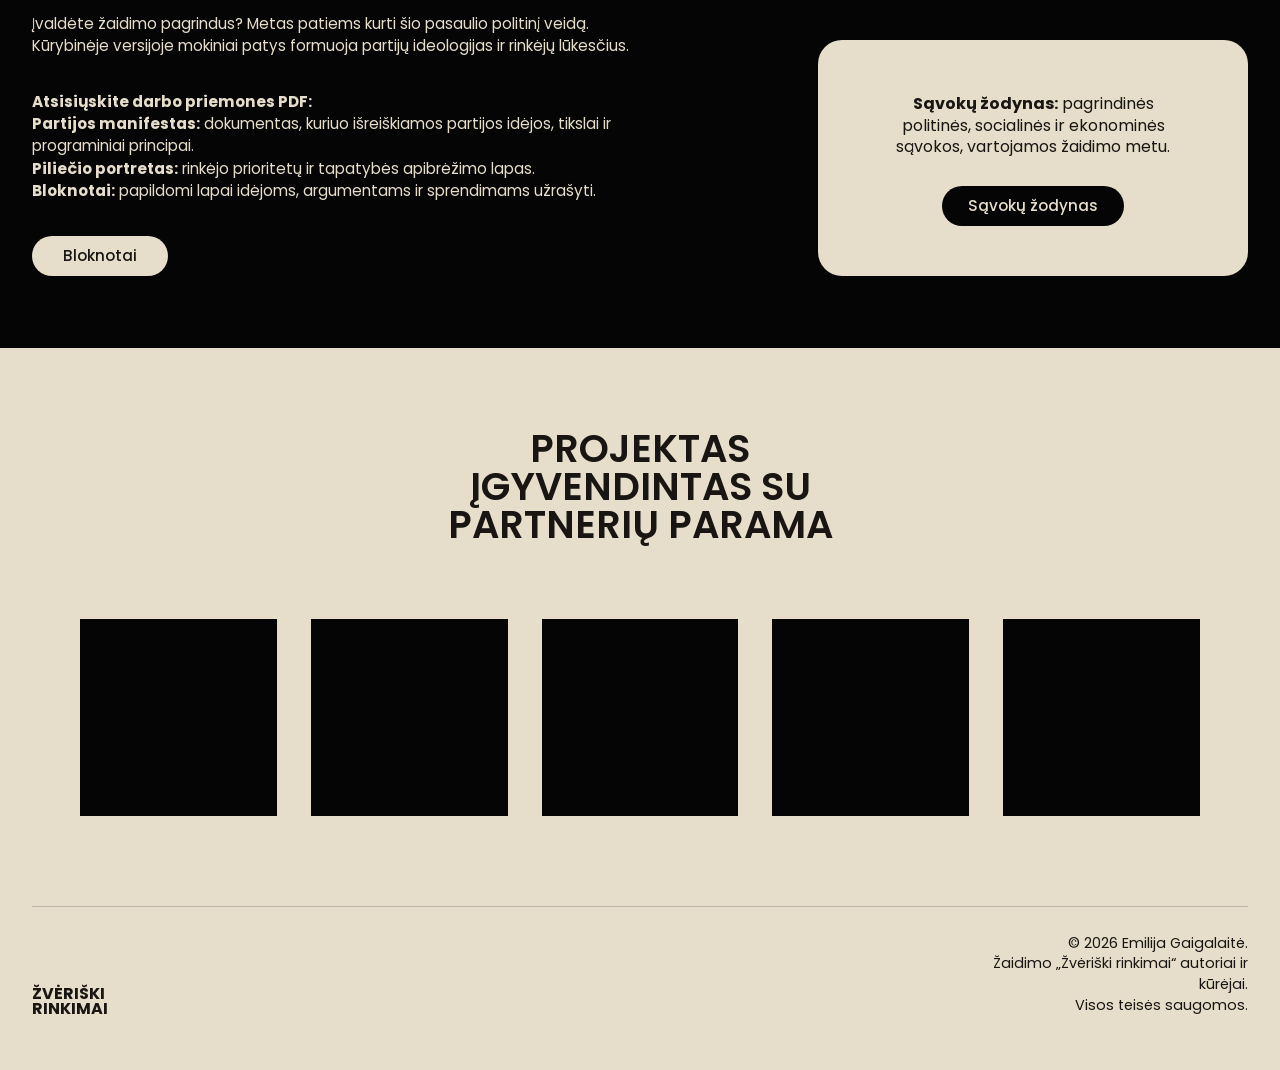
==== commit 917102e4: "Update gidas-zaidejams.html" ====
--- a/gidas-zaidejams.html
+++ b/gidas-zaidejams.html
@@ -62,9 +62,9 @@
           <article class="guide-v2-structure">
             <h2>Struktūra ir trukmė</h2>
             <p>
-              Trukmė: 2 pamokos (iš viso apie 90 min)<br />
-              Apimtis: 3–4 žaidimo turai<br />
-              Žaidėjų: 6–30 žmonių
+              Trukmė – 2 pamokos, iš viso apie 90 min.<br />
+              Apimtis – 3–4 žaidimo turai.<br />
+              Žaidėjų skaičius – 6–30 žmonių.
             </p>
           </article>
         </div>
@@ -80,60 +80,59 @@
             <div class="guide-v2-columns">
               <div class="guide-v2-column">
                 <p>
-                  Susiskirstymas <strong>2 min</strong>: Žaidėjai burtų keliu traukia
-                  žetonus, kurie nustato jų rolę! Partijos narys arba Pilietis/Rinkėjas.
-                </p>
-                <p>
-                  Personažų pasirinkimas: Kiekvienas žaidėjas (tiek partijos narys, tiek
-                  rinkėjas) traukia kortelę su gyvūno atvaizdu.
-                </p>
-                <p>
-                  Pasiruošimas ir prisistatymas po <strong>2 min</strong>: Kūrybinis
-                  pasirinkimas: Žaidėjai gali pasirinkti: naudoti autoriaus jau paruoštas
-                  vertybes arba pasikliauti fantazija ir susikurti savo partijos bei
-                  rinkėjo ideologiją, pavadinimą bei vertybes patys.
-                </p>
-                <p>
-                  Kiekviena partija turi <strong>2 min</strong> prisistatyti rinkėjams,
-                  kas jie per partija.
+                  Susiskirstymas į partijas ir rinkėjus – <strong>2 min.</strong>
+                  Žaidėjai burtų keliu traukia žetonus, kuriais nustatomas jų
+                  vaidmuo: partijos narys arba pilietis / rinkėjas.
+                </p>
+                <p>
+                  Personažų pasirinkimas. Kiekvienas žaidėjas – tiek partijos
+                  narys, tiek rinkėjas – traukia kortelę su gyvūno atvaizdu.
+                </p>
+                <p>
+                  Pasirengimas ir prisistatymas – po <strong>2 min.</strong>
+                  Žaidėjai gali remtis autoriaus parengtomis vertybėmis arba,
+                  pasitelkę fantaziją, patys susikurti partijos ar rinkėjo
+                  ideologiją, pavadinimą ir vertybes. Kiekviena partija turi
+                  2 min. prisistatyti rinkėjams: paaiškinti, kokie jos tikslai,
+                  vertybės ir siūlomi sprendimai.
                 </p>
               </div>
 
               <div class="guide-v2-column">
                 <p>
                   <strong>
-                    Šis procesas kartojamas 4 turus, kurių metu mokiniai sprendžia
-                    visuomenines problemas.
+                    Šis procesas kartojamas keturis turus, kurių metu mokiniai
+                    nagrinėja skirtingas visuomenines problemas.
                   </strong>
                 </p>
                 <p>
-                  Problemos iškėlimas: Rinkėjas (Kuris pirmas nori, o vėliau eina pagal
-                  laikrodžio rodyklę) traukia kortelę su situacija ir garsiai perskaito
-                  joje aprašytą problemą.
-                </p>
-                <p>
-                  Strateginis pasitarimas <strong>5 min</strong>: Partijų nariai grupėse
-                  tariasi, kaip jų atstovaujamas gyvūnas, remdamasis savo vertybėmis,
-                  išspręstų šią problemą.
-                </p>
-                <p>
-                  Sprendimų pristatymas po <strong>2 min</strong>: Kiekviena partija turi
-                  iki 2 minučių įtikinti rinkėjus, kad jų siūlomas kelias yra geriausias.
-                </p>
-                <p>
-                  Provokacija ir diskusija <strong>10 min</strong>: Rinkėjai traukia
-                  korteles su klaustukais. Jose esantys raktažodžiai tarnauja kaip
-                  įkvėpimas sugalvoti provokuojančius klausimus.
-                </p>
-                <p>
-                  Naudodamiesi savo (kaip gyventojo) vertybėmis, rinkėjai kvestionuoja
-                  partijų sprendimus, bando juos „sušaudyti“ argumentais ar tiesiog
-                  užvesti gilesnę diskusiją.
-                </p>
-                <p>
-                  Po kiekvieno turo diskusijos vyksta balsavimas. Rinkėjai nusprendžia,
-                  kurios partijos argumentai buvo stipriausi. Suskaičiavus visų 4 turų
-                  balsus, paskelbiama partija-laimėtoja.
+                  Problemos iškėlimas. Pirmasis rinkėjas traukia kortelę su
+                  situacija ir garsiai perskaito joje aprašytą problemą. Vėliau
+                  šis veiksmas tęsiamas pagal laikrodžio rodyklę.
+                </p>
+                <p>
+                  Strateginis pasitarimas – <strong>5 min.</strong> Partijų
+                  nariai grupėse tariasi, kaip jų atstovaujamas personažas,
+                  remdamasis savo vertybėmis, spręstų pateiktą problemą.
+                </p>
+                <p>
+                  Sprendimų pristatymas – po <strong>2 min.</strong> Kiekviena
+                  partija turi iki 2 min. įtikinti rinkėjus, kad jos siūlomas
+                  būdas yra tinkamiausias.
+                </p>
+                <p>
+                  Provokacija ir diskusija – <strong>10 min.</strong> Rinkėjai
+                  traukia korteles su klausimais. Jose pateikti raktažodžiai
+                  tampa įkvėpimu provokuojantiems klausimams. Remdamiesi savo,
+                  kaip piliečių, vertybėmis, rinkėjai kvestionuoja partijų
+                  sprendimus, mėgina juos paneigti argumentais arba pradėti
+                  išsamesnę diskusiją.
+                </p>
+                <p>
+                  Balsavimas. Po kiekvieno turo diskusijos vyksta balsavimas.
+                  Rinkėjai nusprendžia, kurios partijos argumentai buvo
+                  stipriausi. Suskaičiavus visų keturių turų balsus,
+                  paskelbiama laimėjusi partija.
                 </p>
               </div>
             </div>
@@ -143,8 +142,8 @@
             <div class="guide-v2-tips-heading">
               <h2>Patarimai mokytojui: kaip aktyvinti žaidimą ir padrąsinti mokinius?</h2>
               <p>
-                Kad žaidimas vyktų sklandžiai, o mokiniai jaustųsi laisvai,
-                rekomenduojame pasinaudoti šiais patarimais:
+                Siekiant, kad žaidimas vyktų sklandžiai, o mokiniai jaustųsi
+                laisvai, rekomenduojama pasinaudoti šiais patarimais.
               </p>
             </div>
 
@@ -152,13 +151,13 @@
               <article class="guide-v2-tip-card">
                 <div class="guide-v2-tip-badge">1</div>
                 <div class="guide-v2-tip-copy">
-                  <h3>Svarbiausia – tai fantazijos erdvė</h3>
+                  <h3>Svarbiausia – fantazijos erdvė</h3>
                   <p>
-                    Pati pradžia yra kritinė: paaiškinkite mokiniams, kad šis žaidimas
-                    yra fantazija. Tai panašu į filmus ar knygas, kur rimtos moralinės ir
-                    gyvenimiškos temos pateikiamos per pasakiškus elementus. Nors temos
-                    rimtos, forma yra saugi, ji leidžia eksperimentuoti su idėjomis be
-                    baimės suklysti.
+                    Paaiškinkite mokiniams, kad šis žaidimas yra fantazija.
+                    Tai panašu į filmus ar knygas, kur rimtos moralinės ir
+                    gyvenimiškos temos pateikiamos per pasakiškus elementus.
+                    Nors temos rimtos, forma yra saugi: ji leidžia
+                    eksperimentuoti su idėjomis be baimės suklysti.
                   </p>
                 </div>
               </article>
@@ -168,12 +167,12 @@
                 <div class="guide-v2-tip-copy">
                   <h3>„Nėra kvailų klausimų“</h3>
                   <p>
-                    Paskatinkite mokinius drąsiai kalbėti ir klausti visko, kas šauna į
-                    galvą. Rinkėjams: Būkite kritiški. Priimkite viską, ką sako partijos,
-                    „jautriai“ – lyg tai tiesiogiai lemtų jūsų, kaip miško gyventojo,
-                    likimą. Diskusija: Tai galimybė klausti ko tik norite. Priminkite,
-                    kad būtent provokuojantys ir netikėti klausimai geriausiai išjudina
-                    diskusiją.
+                    Paskatinkite mokinius drąsiai kalbėti ir klausti visko, kas
+                    šauna į galvą. Rinkėjams priminkite būti kritiškiems ir
+                    vertinti partijų teiginius taip, lyg jie tiesiogiai lemtų
+                    jų, kaip miško gyventojų, likimą. Diskusija – tai galimybė
+                    klausti, provokuoti ir pagyvinti žaidimą netikėtais
+                    klausimais.
                   </p>
                 </div>
               </article>
@@ -183,11 +182,12 @@
                 <div class="guide-v2-tip-copy">
                   <h3>Nuo realybės link interpretacijos</h3>
                   <p>
-                    Žaidimo situacijos atspindi tikras gyvenimo problemas: DI atsiradimą,
-                    krizes, istorines nesantaikas ar socialinę atskirtį. Patarimas: Jei
-                    mokiniams sunku pradėti, pirmiausia trumpai aptarkite, kaip ši
-                    situacija atrodytų realiame pasaulyje. Radus realų atitikmenį, bus
-                    daug lengviau jį „perkelti“ į žaidimo metaforą.
+                    Žaidimo situacijos atspindi tikras gyvenimo problemas:
+                    dirbtinio intelekto (DI) atsiradimą, krizes, istorines
+                    nesantaikas ar socialinę atskirtį. Jei mokiniams sunku
+                    pradėti, pirmiausia trumpai aptarkite, kaip ši situacija
+                    atrodytų realiame pasaulyje. Radus realų atitikmenį, bus
+                    lengviau jį perkelti į žaidimo metaforą.
                   </p>
                 </div>
               </article>
@@ -197,10 +197,25 @@
                 <div class="guide-v2-tip-copy">
                   <h3>Kantrybė ir laikas</h3>
                   <p>
-                    Normalu, kad pradžioje mokiniams gali būti sunku iškart įsijausti į
-                    gyvūno rolę ar sujungti politinę ideologiją su fantazija. Duokite
-                    jiems laiko „apšilti“. Dažniausiai po pirmo turo barjerai išnyksta ir
-                    mokiniai natūraliai įsitraukia į diskusijų azartą.
+                    Normalu, kad pradžioje mokiniams gali būti sunku iškart
+                    įsijausti į gyvūno vaidmenį ar sujungti politinę ideologiją
+                    su fantazija. Duokite jiems laiko apsiprasti. Dažniausiai
+                    po pirmo turo barjerai išnyksta ir mokiniai natūraliai
+                    įsitraukia į diskusiją.
+                  </p>
+                </div>
+              </article>
+
+              <article class="guide-v2-tip-card">
+                <div class="guide-v2-tip-badge">5</div>
+                <div class="guide-v2-tip-copy">
+                  <h3>Žaismingumas ir rimtas požiūris</h3>
+                  <p>
+                    Skatinkite mokinius rimtai įsitraukti į žaidybinę veiklą,
+                    kartu išlaikant žaismingumą. Tai reiškia, kad dalyviai
+                    žaidžia, bet kartu nuoširdžiai gina savo idėjas ir miško
+                    bendruomenės gerovę. Toks požiūris kuria įsitraukimą ir
+                    gilesnį politinės atsakomybės supratimą.
                   </p>
                 </div>
               </article>
@@ -214,71 +229,86 @@
               <div class="guide-v2-column">
                 <p><strong>Kortelės ir situacijos</strong></p>
                 <p>
-                  <strong>80 situacijų kortelių:</strong> įvairios socialinės, ekonominės
-                  ir politinės problemos (nuo DI įtakos iki valstybės krizių), kurias
-                  mokiniai turės išspręsti.
-                </p>
-                <p>
-                  <strong>60 gairių kortelių (klaustukai):</strong> žodžiai-užuominos,
-                  padedantys rinkėjams suformuluoti aštrius ir provokuojančius klausimus
-                  diskusijai.
+                  <strong>80 situacijų kortelių:</strong> įvairios socialinės,
+                  ekonominės ir politinės problemos – nuo DI įtakos iki
+                  valstybės krizių, kurias mokiniai turės suvaldyti.
+                </p>
+                <p>
+                  <strong>60 gairių kortelių su klausimais:</strong> žodžiai ir
+                  užuominos, padedantys rinkėjams suformuluoti aštrius bei
+                  provokuojančius klausimus diskusijai.
                 </p>
                 <p>
                   <strong>60 personažų kortelių:</strong> 20 skirtingų gyvūnų rūšių,
                   kiekviena po 3 egzempliorius. Jos naudojamos partijoms tapatybei
                   nustatyti.
                 </p>
-                <p><strong>40 parengtų vaidmenų kortelių:</strong></p>
-                <p>20 kortų partijoms su jau suformuotomis vertybėmis.</p>
-                <p>
-                  20 kortų rinkėjams su jų interesų profiliais. (Skirta žaidimui be
-                  papildomo kūrybinio proceso).
+                <p>
+                  <strong>40 parengtų vaidmenų kortelių:</strong> 20 kortelių
+                  partijoms su jau suformuotomis vertybėmis ir 20 kortelių
+                  rinkėjams su jų interesų profiliais. Jos skirtos žaidimui be
+                  papildomo kūrybinio proceso.
                 </p>
               </div>
 
               <div class="guide-v2-column">
                 <p><strong>Žetonai</strong></p>
                 <p>
-                  <strong>60 balsavimo žetonų:</strong> Skirti rinkėjams atiduoti savo
-                  balsą už labiausiai patikusią partiją po kiekvieno turo.
-                </p>
-                <p>
-                  <strong>30 rolės žetonų:</strong> Skirti burtų keliu pasiskirstyti
-                  vaidmenis (15 „Partijos nario“ ir 15 „Rinkėjo“ žetonų).
-                </p>
-                <p><strong>Skaitmeninė medžiaga (PDF)</strong></p>
-                <p>
-                  <strong>Kūrybiniai bloknotai:</strong> Specialiai sumaketuoti lapai,
-                  skirti atsispausdinti. Jie padeda žaidėjams patiems susikurti partijų
-                  bei piliečių vertybes.
-                </p>
+                  <strong>60 balsavimo žetonų:</strong> skirti rinkėjams
+                  atiduoti balsą už labiausiai įtikinusią partiją po kiekvieno
+                  turo.
+                </p>
+                <p>
+                  <strong>30 vaidmens žetonų:</strong> skirti burtų keliu
+                  pasiskirstyti vaidmenimis – 15 „partijos nario“ ir 15
+                  „rinkėjo“ žetonų.
+                </p>
+                <p><strong>Skaitmeninė medžiaga PDF</strong></p>
+                <p>
+                  <strong>Kūrybiniai bloknotai:</strong> specialiai sumaketuoti
+                  lapai, skirti atsispausdinti. Jie padeda žaidėjams patiems
+                  susikurti partijų ir piliečių vertybes.
+                </p>
+                <p>
+                  <strong>Partijos manifestas:</strong> dokumentas, kuriame
+                  išreiškiamos partijos idėjos, tikslai ir programiniai
+                  principai.
+                </p>
+                <p>
+                  <strong>Piliečio portretas:</strong> lapas rinkėjo
+                  prioritetams ir tapatybei apibrėžti.
+                </p>
+                <p>
+                  <strong>Sąvokų žodynas:</strong> pagrindinės politinės,
+                  socialinės ir ekonominės sąvokos, vartojamos žaidimo metu.
+                </p>
+                <p><strong>Gudrioji partija</strong></p>
+                <p>
+                  Kai kurios partijų kortelės yra pažymėtos raide „G“. Tai –
+                  „Gudrioji partija“. Jei ištraukėte šią kortelę, jūsų vaidmuo
+                  tampa dar sudėtingesnis ir įdomesnis.
+                </p>
+                <p><strong>Koks yra Gudriosios partijos tikslas?</strong></p>
                 <p>
                   <strong>
-                    Kai kurios partijų kortelės yra pažymėtos raide „G“. Tai –
-                    „Gudrioji partija“.
+                    Skirtingai nei kitos partijos, Gudriosios partijos atstovai
+                    nebūtinai siekia viso miško gerovės. Jų slapta misija:
                   </strong>
-                  Jei ištraukėte šią kortelę, jūsų vaidmuo tampa dar sudėtingesnis ir
-                  įdomesnis.
-                </p>
-                <p><strong>Koks yra Gudriosios partijos tikslas?</strong></p>
-                <p>
-                  <strong>
-                    Skirtingai nei kitos partijos, „Gudrieji“ nebūtinai siekia bendro
-                    miško gerovės. Jų slapta misija:
-                  </strong>
-                </p>
-                <p>
-                  <strong>Manipuliuoti faktais:</strong> Galite (ir net turite) šiek tiek
-                  meluoti arba pagražinti tiesą, kad suviliotumėte rinkėjus.
-                </p>
-                <p>
-                  <strong>Sėti nesantaiką:</strong> Jūsų tikslas – diskusijų metu
-                  kiršinti kitas partijas ar kelti abejones jų sprendimais.
-                </p>
-                <p>
-                  <strong>Laimėti bet kokia kaina:</strong> Naudokite populistinę retoriką,
-                  žadėkite neįmanomus dalykus ir stebėkite, ar rinkėjai sugebės jus
-                  perprasti.
+                </p>
+                <p>
+                  <strong>manipuliuoti faktais:</strong> galite pagražinti tiesą
+                  ar pateikti informaciją sau palankiai, kad suviliotumėte
+                  rinkėjus;
+                </p>
+                <p>
+                  <strong>sėti nesantaiką:</strong> jūsų tikslas – diskusijų
+                  metu kiršinti kitas partijas arba kelti abejonių dėl jų
+                  sprendimų;
+                </p>
+                <p>
+                  <strong>laimėti bet kokia kaina:</strong> naudokite
+                  populistinę retoriką, žadėkite neįmanomų dalykų ir
+                  stebėkite, ar rinkėjai sugebės jus perprasti.
                 </p>
               </div>
             </div>
@@ -287,16 +317,19 @@
           <section class="guide-v2-resources">
             <div class="guide-v2-resources-copy">
               <p class="guide-v2-resources-lead">
-                Įvaldėte žaidimo pagrindus? Metas patiems kurti šio pasaulio politinį
-                veidą! Kūrybinėje versijoje mokiniai patys formuoja partijų ideologijas
-                ir rinkėjų lūkesčius.
+                Įvaldėte žaidimo pagrindus? Metas patiems kurti šio pasaulio
+                politinį veidą. Kūrybinėje versijoje mokiniai patys formuoja
+                partijų ideologijas ir rinkėjų lūkesčius.
               </p>
               <p class="guide-v2-resources-files">
-                <strong>Atsisiųskite darbo įrankius (PDF):</strong><br />
-                <strong>Partijos Manifestas:</strong> Vieta partijos vardui, vertybėms ir
-                programai suformuluoti.<br />
-                <strong>Piliečio Portretas:</strong> Rinkėjo prioritetų ir tapatybės
-                gryninimo lapas.
+                <strong>Atsisiųskite darbo priemones PDF:</strong><br />
+                <strong>Partijos manifestas:</strong> dokumentas, kuriuo
+                išreiškiamos partijos idėjos, tikslai ir programiniai
+                principai.<br />
+                <strong>Piliečio portretas:</strong> rinkėjo prioritetų ir
+                tapatybės apibrėžimo lapas.<br />
+                <strong>Bloknotai:</strong> papildomi lapai idėjoms,
+                argumentams ir sprendimams užrašyti.
               </p>
               <div class="guide-v2-button-row">
                 <span class="guide-v2-pill guide-v2-pill--light">Bloknotai</span>
@@ -305,10 +338,8 @@
 
             <article class="guide-v2-glossary-card">
               <p>
-                <strong>Sąvokų žodynas:</strong> Kad mokymosi procesas būtų dar
-                efektyvesnis, pridedu pagrindines politines sąvokas, kurie bus naudojami
-                žaidime. Rekomenduojama jas peržiūrėti prieš žaidimą arba pasitelkti
-                žaidimo metu, jei mokiniai užduotų klausimų.
+                <strong>Sąvokų žodynas:</strong> pagrindinės politinės,
+                socialinės ir ekonominės sąvokos, vartojamos žaidimo metu.
               </p>
               <a class="guide-v2-pill guide-v2-pill--dark" href="./savoku-zodynas.html"
                 >Sąvokų žodynas</a
